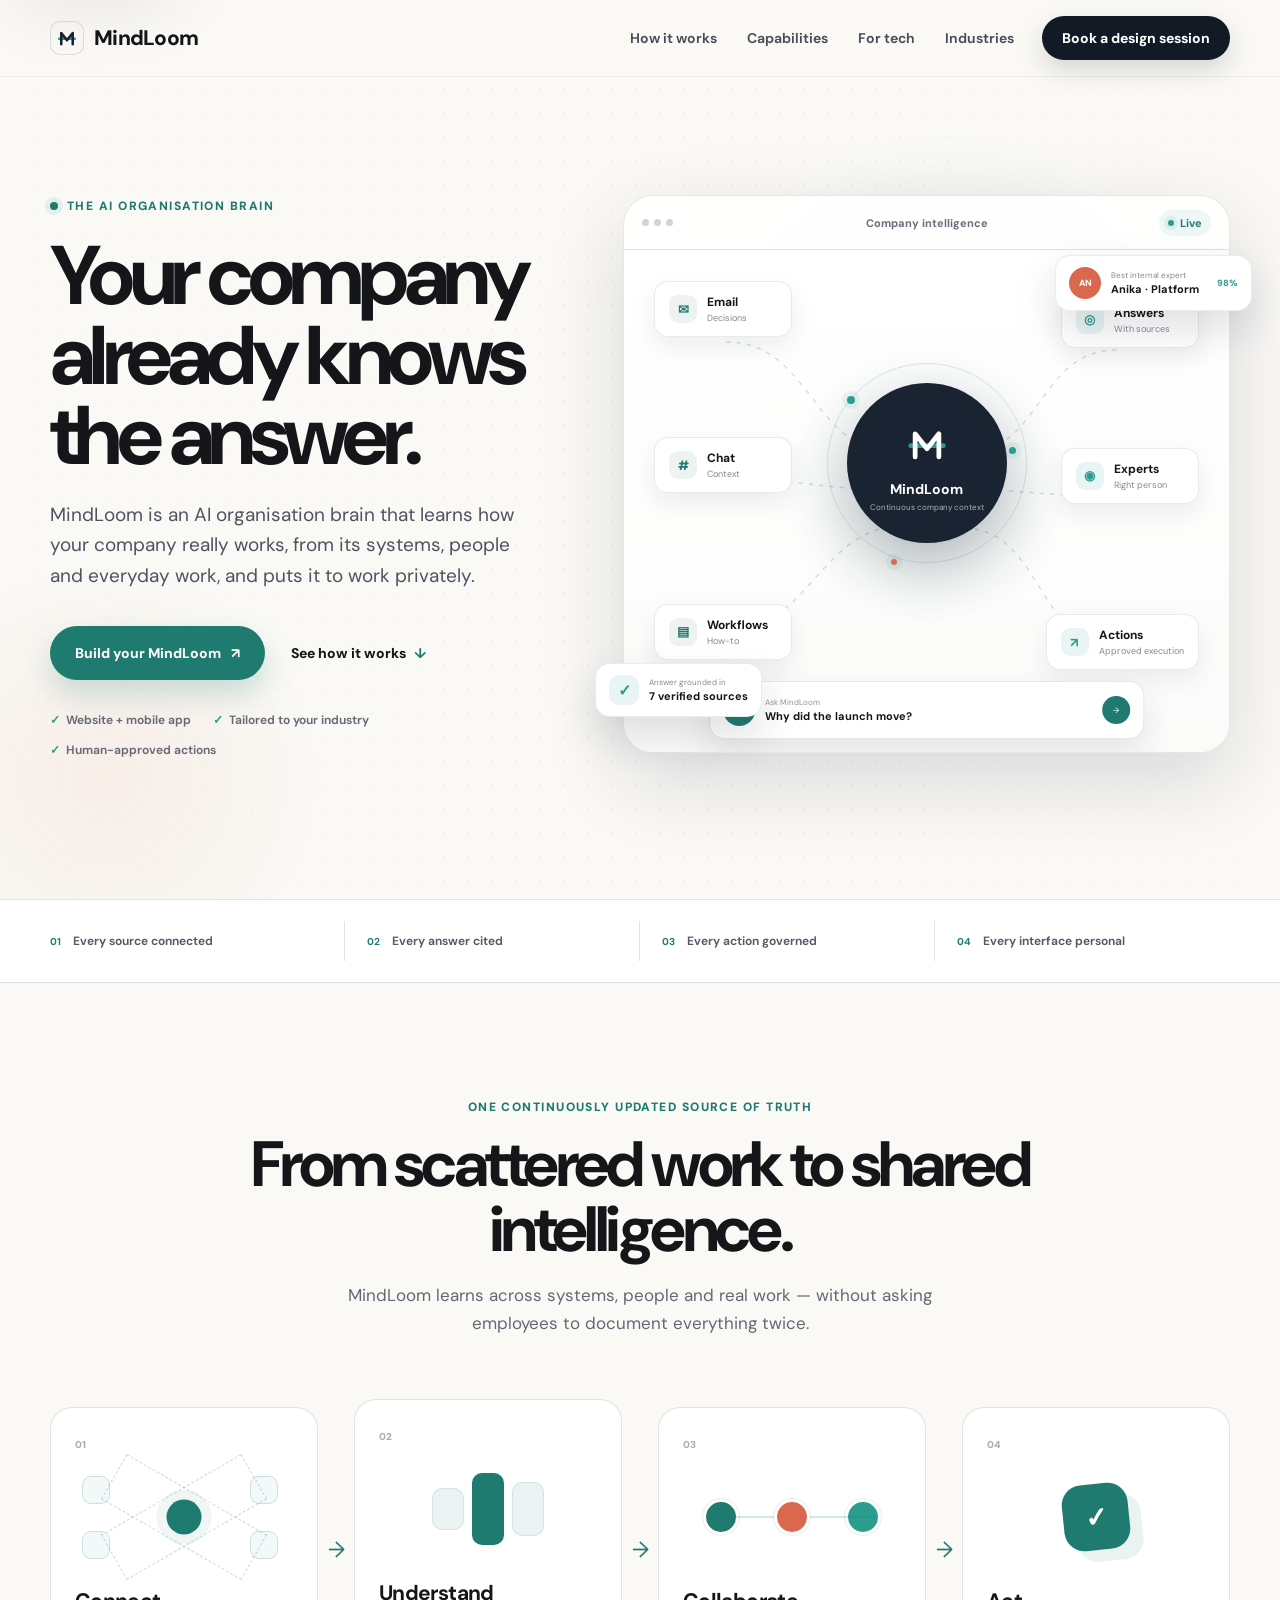
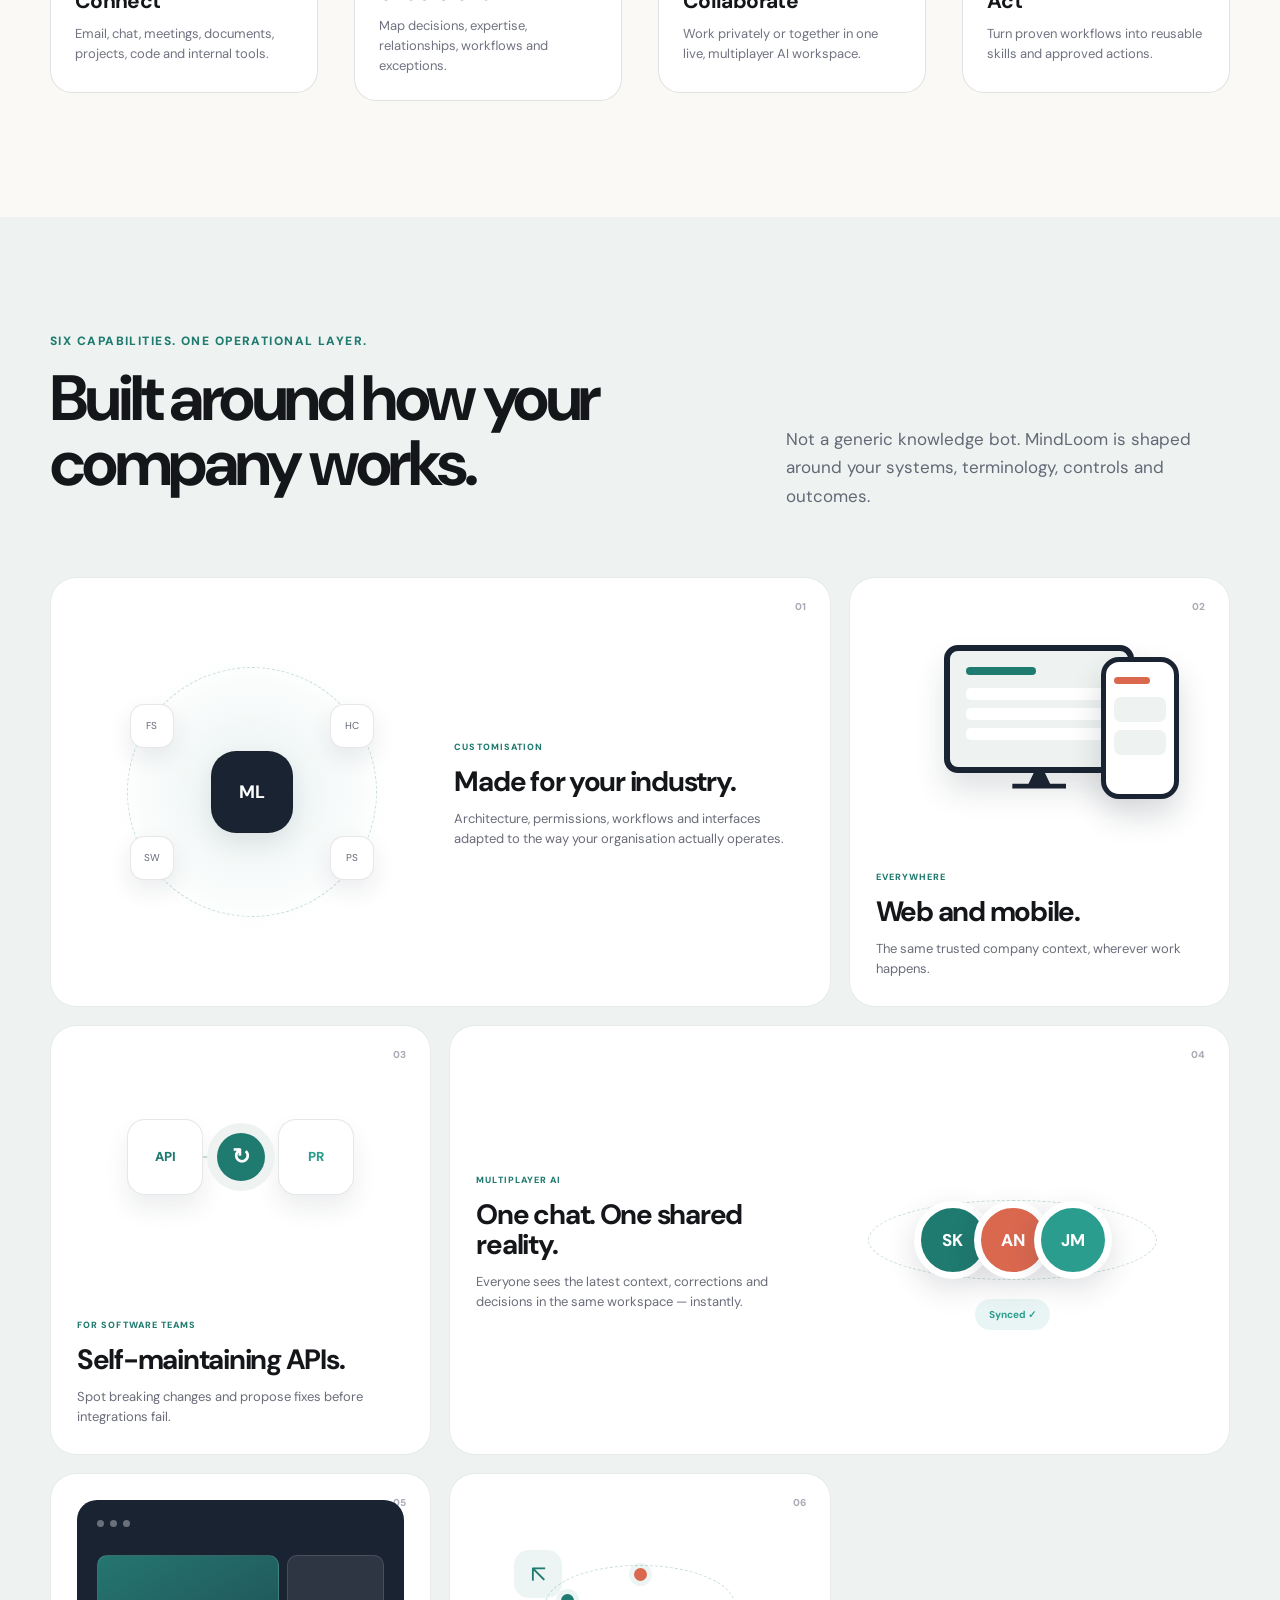
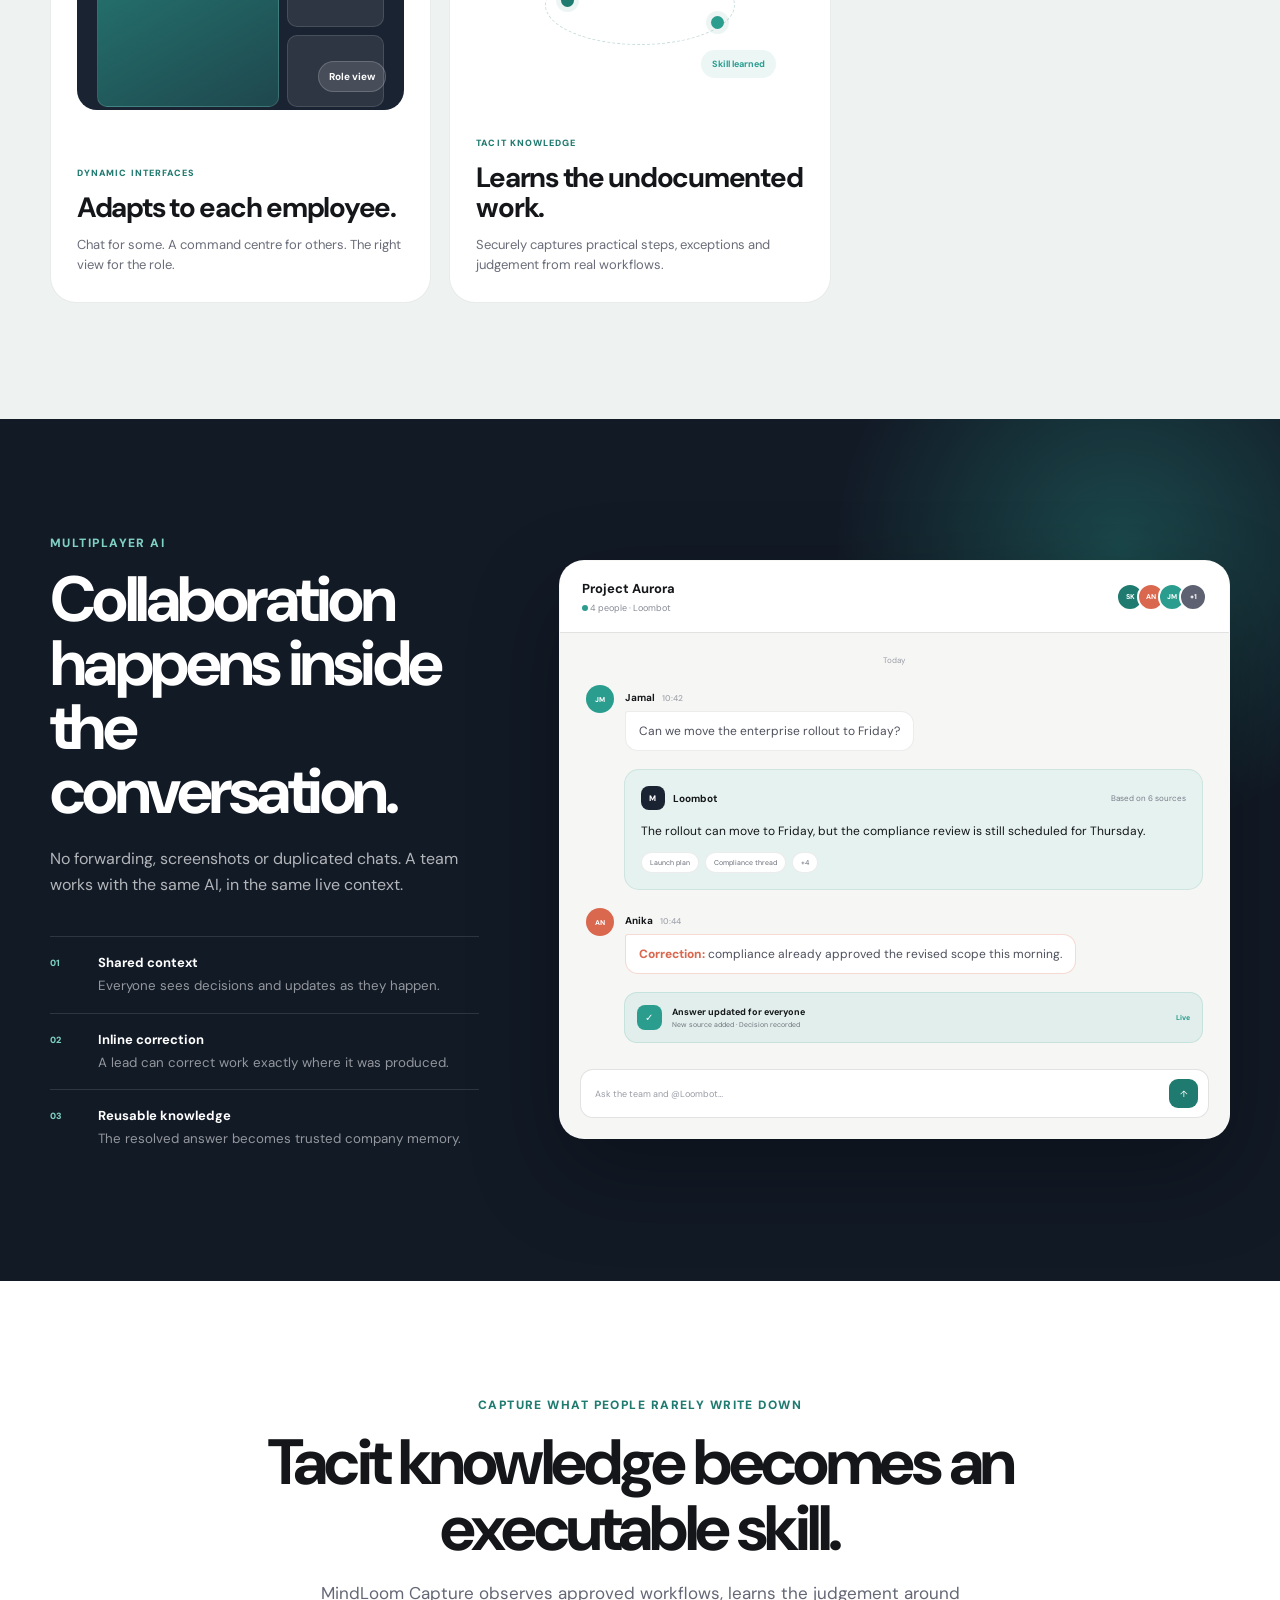
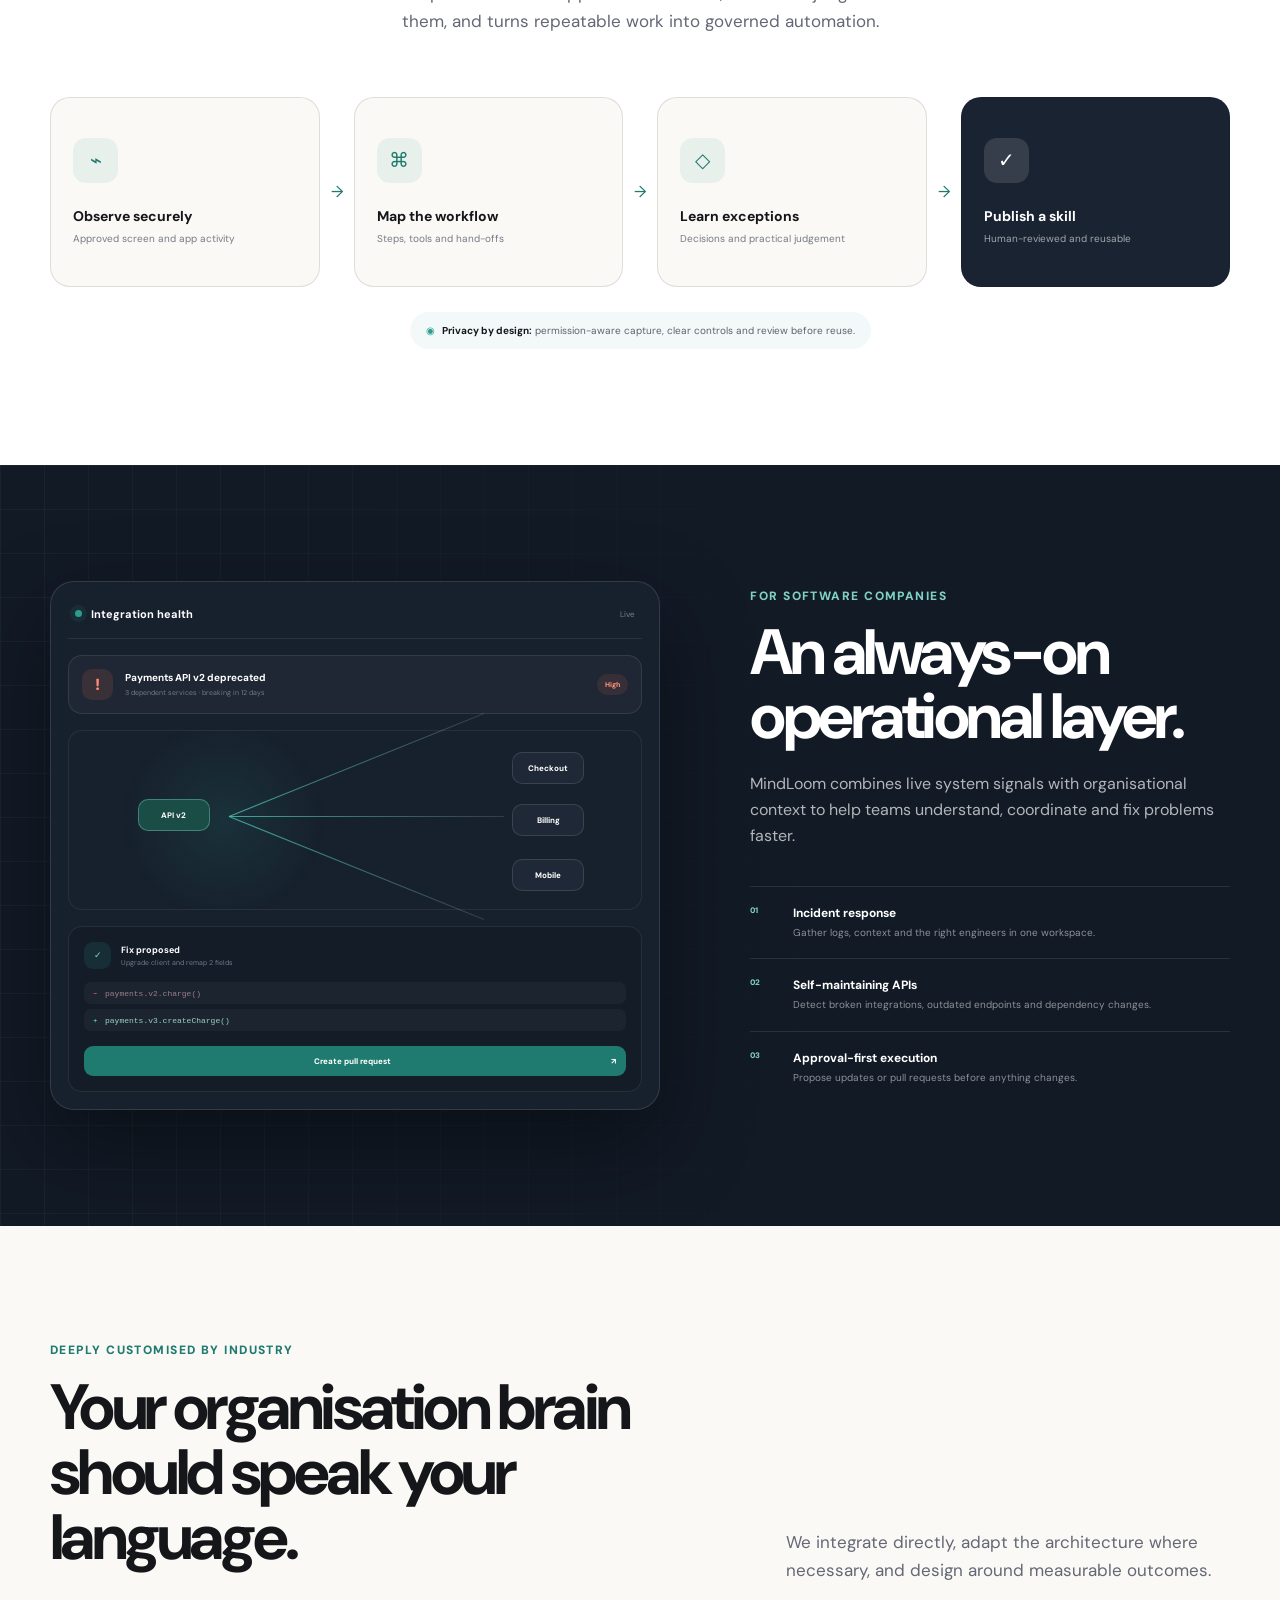
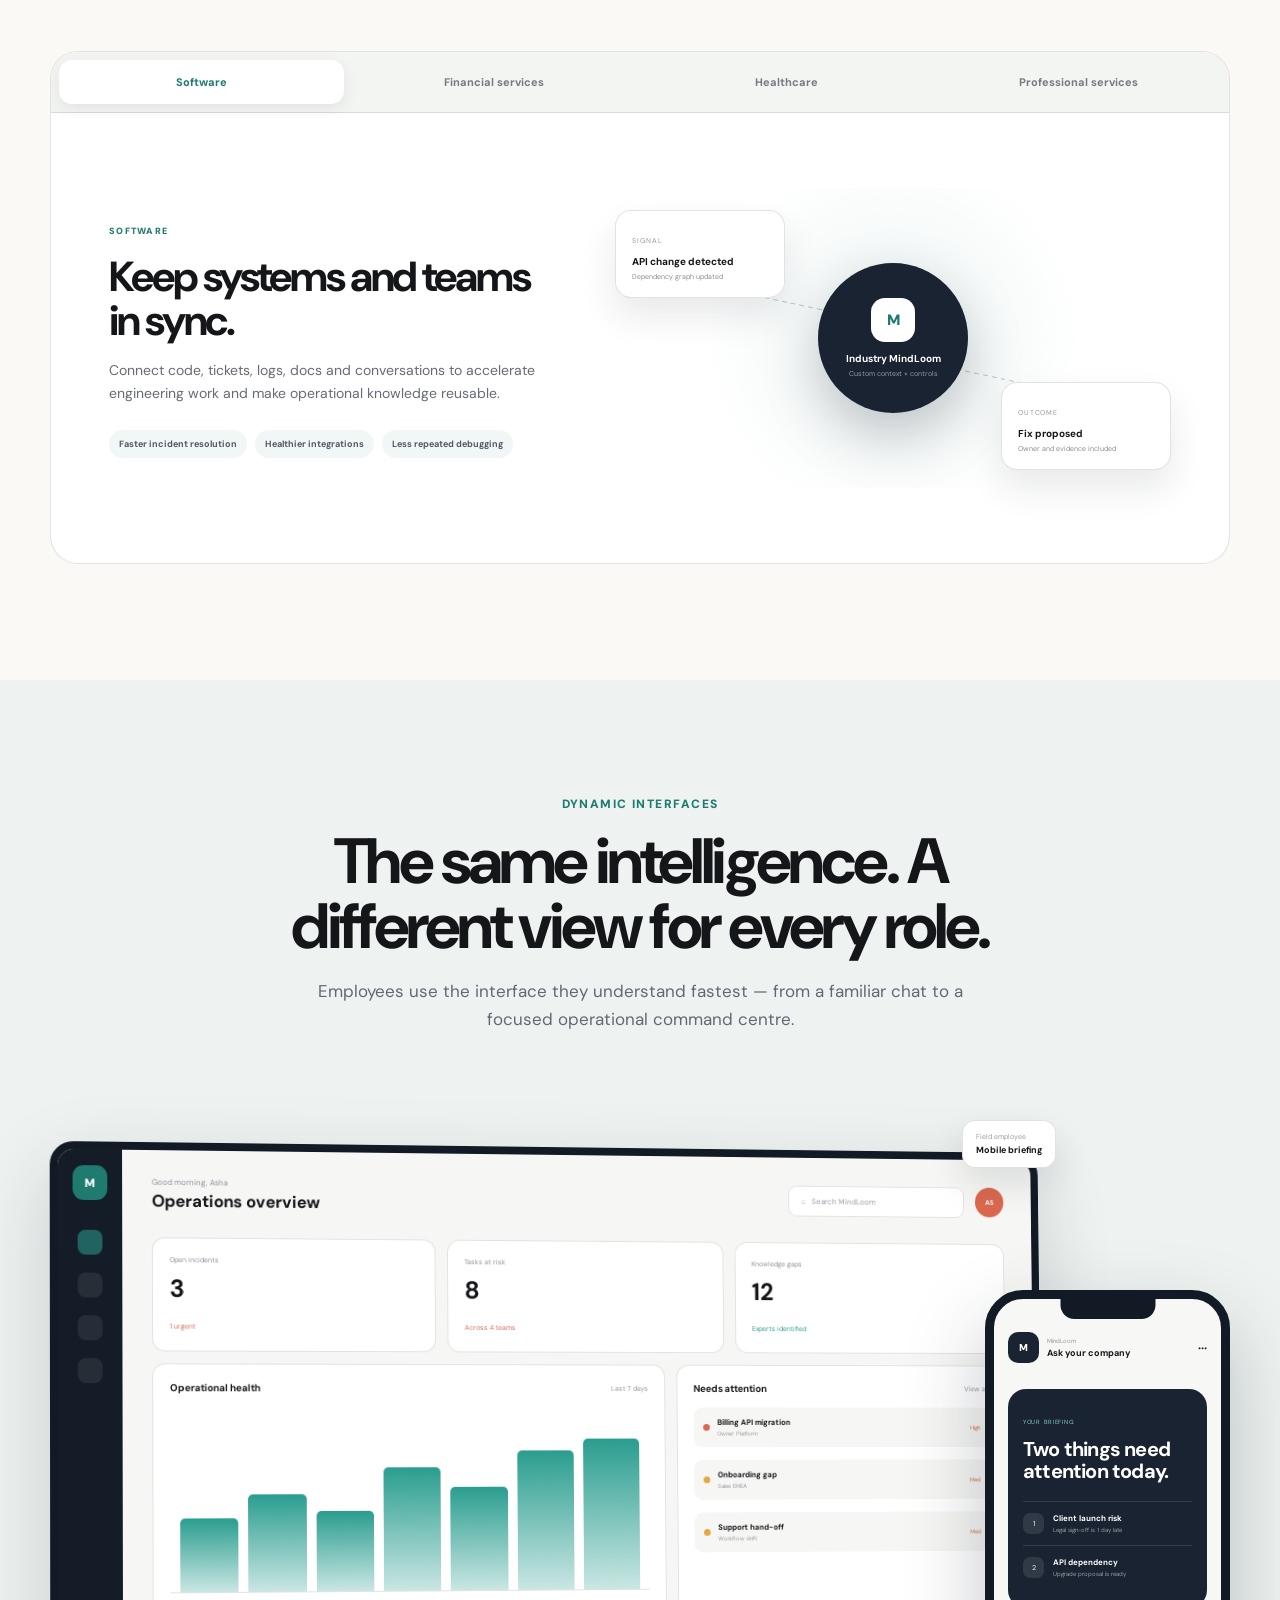
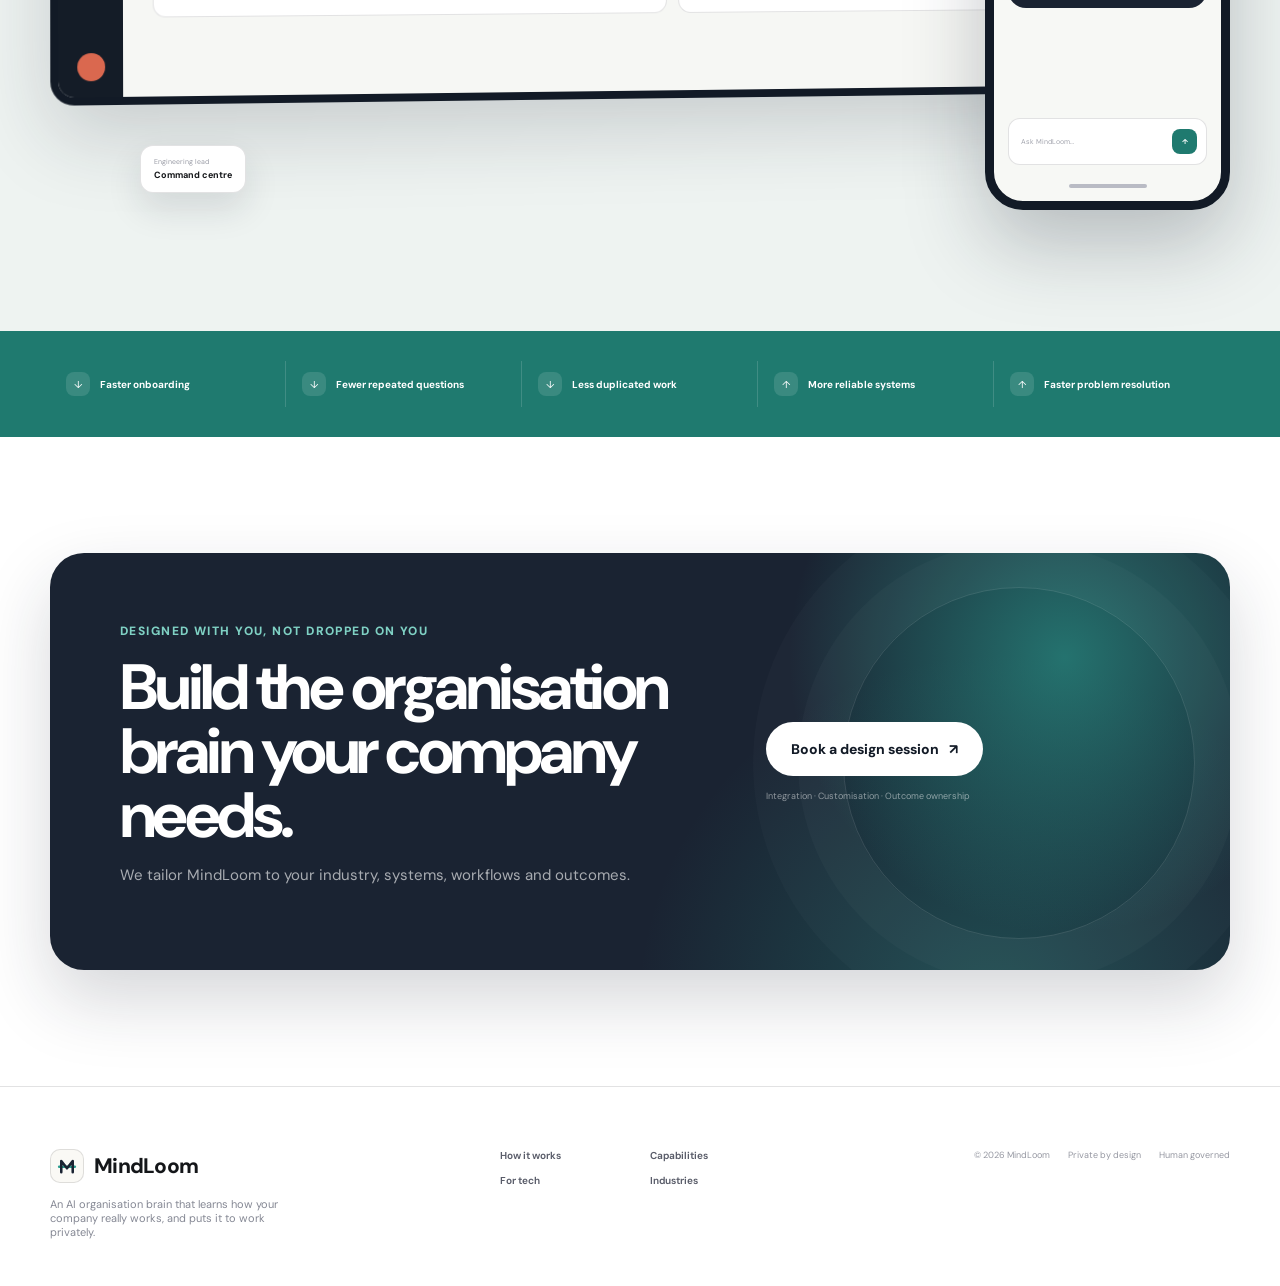
==== index.html @ a4e1b89a "Rebrand the site to the new MindLoom identity Replace the woven-circle mark with the MindLoom "M" lo" ====
<!doctype html>
<html lang="en">
<head>
  <meta charset="utf-8" />
  <meta name="viewport" content="width=device-width, initial-scale=1" />
  <meta name="description" content="MindLoom is an AI organisation brain that learns how your company really works, and puts it to work privately." />
  <meta name="theme-color" content="#1A2332" />
  <title>MindLoom — The AI organisation brain</title>
  <link rel="icon" href="data:image/svg+xml,%3Csvg%20xmlns%3D%22http%3A//www.w3.org/2000/svg%22%20viewBox%3D%220%200%2044%2044%22%3E%3Crect%20width%3D%2244%22%20height%3D%2244%22%20rx%3D%2211%22%20fill%3D%22%23FAF9F5%22/%3E%3Cg%20fill%3D%22none%22%20stroke-width%3D%224%22%20stroke-linecap%3D%22round%22%20stroke-linejoin%3D%22round%22%3E%3Cpath%20d%3D%22M9.7%2023.3H34.3%22%20stroke%3D%22%232A9D8F%22/%3E%3Cpath%20d%3D%22M13%2031.8V14.3L22%2025.6L31%2014.3V31.8%22%20stroke%3D%22%231A2332%22/%3E%3C/g%3E%3C/svg%3E" type="image/svg+xml" />
  <link rel="preconnect" href="https://fonts.googleapis.com" />
  <link rel="preconnect" href="https://fonts.gstatic.com" crossorigin />
  <link rel="stylesheet" href="https://fonts.googleapis.com/css2?family=DM+Sans:opsz,wght@9..40,400..800&display=swap" />
  <style>
:root {
  --ink: #141619;
  --navy: #1A2332;
  --navy-deep: #121A26;
  --cobalt: #1F7A6F;
  --cobalt-bright: #2A9D8F;
  --slate: #2c2e3a;
  --steel: #b3b4bd;
  --mist: #EEF3F1;
  --paper: #FAF9F5;
  --white: #ffffff;
  --teal: #2A9D8F;
  --coral: #da684f;
  --lime: #c8f169;
  --line: rgba(20, 22, 25, .12);
  --shadow: 0 28px 80px rgba(13, 20, 70, .14);
  --radius-lg: 32px;
  --radius-md: 22px;
  --radius-sm: 14px;
  --container: 1180px;
}

* { box-sizing: border-box; }
html { scroll-behavior: smooth; }
body {
  margin: 0;
  color: var(--ink);
  background: var(--paper);
  font-family: "DM Sans", ui-sans-serif, -apple-system, BlinkMacSystemFont, "Segoe UI", sans-serif;
  -webkit-font-smoothing: antialiased;
  overflow-x: hidden;
}
a { color: inherit; text-decoration: none; }
button, input { font: inherit; }
button { cursor: pointer; }
img, svg { display: block; max-width: 100%; }
::selection { background: rgba(42,157,143,.18); }

.skip-link { position: fixed; left: 20px; top: -80px; z-index: 200; background: var(--white); padding: 12px 18px; border-radius: 10px; box-shadow: var(--shadow); transition: .2s; }
.skip-link:focus { top: 20px; }
.container { width: min(var(--container), calc(100% - 48px)); margin: 0 auto; position: relative; z-index: 2; }
.section-pad { padding: 116px 0; }

.site-header { position: sticky; top: 0; z-index: 100; background: rgba(250,249,245,.82); backdrop-filter: blur(18px); border-bottom: 1px solid rgba(20,22,25,.06); }
.nav-wrap { height: 76px; display: flex; align-items: center; justify-content: space-between; gap: 28px; }
.brand { display: inline-flex; align-items: center; gap: 10px; font-weight: 800; font-size: 21px; letter-spacing: -.035em; }
.brand-mark { width: 34px; height: 34px; padding: 2px; border-radius: 10px; background: var(--paper); border: 1px solid var(--line); }
.brand-mark path { fill: none; stroke-width: 4; stroke-linecap: round; stroke-linejoin: round; }
.brand-mark .mark-m { stroke: var(--navy); }
.brand-mark .mark-bar { stroke: var(--teal); }
.desktop-nav { display: flex; align-items: center; gap: 30px; margin-left: auto; }
.desktop-nav a { color: #4a4d59; font-size: 14px; font-weight: 650; transition: color .2s; }
.desktop-nav a:hover { color: var(--cobalt); }
.button { display: inline-flex; align-items: center; justify-content: center; gap: 10px; min-height: 54px; padding: 0 24px; border-radius: 999px; font-size: 14px; font-weight: 760; border: 1px solid transparent; transition: transform .2s, box-shadow .2s, background .2s; }
.button:hover { transform: translateY(-2px); }
.button-small { min-height: 44px; padding: 0 19px; }
.button-dark { background: var(--navy-deep); color: var(--white); box-shadow: 0 10px 24px rgba(18,26,38,.16); }
.button-primary { background: var(--cobalt); color: var(--white); box-shadow: 0 14px 30px rgba(31,122,111,.22); }
.button-light { background: var(--white); color: var(--navy-deep); }
.menu-button { display: none; width: 44px; height: 44px; border: 0; background: transparent; padding: 12px; }
.menu-button span { display: block; height: 2px; background: var(--ink); margin: 6px 0; transition: .2s; }
.mobile-nav { display: none; }

.hero { min-height: 760px; display: flex; align-items: center; position: relative; overflow: hidden; padding-top: 96px; }
.hero::before { content: ""; position: absolute; inset: 0; background-image: radial-gradient(rgba(31,122,111,.08) 1px, transparent 1px); background-size: 24px 24px; mask-image: linear-gradient(to right, transparent, #000 35%, #000 70%, transparent); opacity: .65; }
.hero-glow { position: absolute; border-radius: 50%; filter: blur(10px); pointer-events: none; }
.hero-glow-one { width: 560px; height: 560px; background: radial-gradient(circle, rgba(42,157,143,.14), transparent 68%); right: 4%; top: 6%; }
.hero-glow-two { width: 440px; height: 440px; background: radial-gradient(circle, rgba(218,104,79,.08), transparent 68%); left: -9%; bottom: -12%; }
.hero-grid { display: grid; grid-template-columns: .88fr 1.12fr; gap: 64px; align-items: center; }
.hero-copy { max-width: 590px; }
.eyebrow { color: var(--cobalt); font-size: 12px; font-weight: 820; letter-spacing: .12em; text-transform: uppercase; display: flex; align-items: center; gap: 9px; }
.eyebrow-dot { width: 8px; height: 8px; border-radius: 50%; background: var(--cobalt); box-shadow: 0 0 0 5px rgba(31,122,111,.09); }
h1, h2, h3, h4, p { margin-top: 0; }
h1 { margin: 22px 0 24px; font-size: clamp(55px, 6.5vw, 88px); line-height: .96; letter-spacing: -.067em; max-width: 760px; }
.hero-lead { color: #4f5260; font-size: 19px; line-height: 1.62; max-width: 580px; }
.hero-actions { display: flex; align-items: center; gap: 26px; margin-top: 34px; }
.text-link { font-size: 14px; font-weight: 760; display: inline-flex; gap: 8px; }
.text-link span { color: var(--cobalt); }
.hero-points { margin-top: 32px; display: flex; flex-wrap: wrap; gap: 14px 22px; color: #676a77; font-size: 12px; font-weight: 650; }
.hero-points span { display: inline-flex; align-items: center; gap: 6px; }
.hero-points i { color: var(--teal); font-style: normal; }

.hero-visual { position: relative; min-height: 610px; }
.brain-card { position: absolute; inset: 22px 0 30px 18px; background: rgba(255,255,255,.88); border: 1px solid rgba(20,22,25,.1); border-radius: 30px; box-shadow: var(--shadow); overflow: hidden; backdrop-filter: blur(8px); }
.visual-topbar { height: 54px; border-bottom: 1px solid var(--line); display: grid; grid-template-columns: 1fr auto 1fr; align-items: center; padding: 0 18px; color: #6b6e7b; font-size: 11px; }
.window-dots { display: flex; gap: 5px; }
.window-dots i { width: 7px; height: 7px; border-radius: 50%; background: #d2d3d9; }
.visual-title { font-weight: 730; }
.live-pill { justify-self: end; display: inline-flex; align-items: center; gap: 6px; padding: 6px 9px; border-radius: 999px; background: rgba(42,157,143,.08); color: #1F7A6F; font-weight: 700; }
.live-pill b { width: 6px; height: 6px; border-radius: 50%; background: var(--teal); box-shadow: 0 0 0 4px rgba(42,157,143,.1); }
.brain-canvas { position: relative; height: calc(100% - 54px); min-height: 520px; background: radial-gradient(circle at 50% 45%, rgba(31,122,111,.07), transparent 34%), linear-gradient(#fff, #FBFCFA); }
.connection-lines { position: absolute; inset: 0; width: 100%; height: 100%; }
.connection-lines path { stroke: rgba(31,122,111,.22); stroke-width: 1.5; fill: none; stroke-dasharray: 5 7; animation: dash 18s linear infinite; }
@keyframes dash { to { stroke-dashoffset: -220; } }
.source-node, .output-node { position: absolute; min-width: 138px; padding: 12px 14px; border: 1px solid rgba(20,22,25,.09); background: rgba(255,255,255,.92); border-radius: 14px; display: flex; align-items: center; gap: 10px; box-shadow: 0 10px 25px rgba(26,35,50,.08); }
.source-node b, .output-node b { display: block; font-size: 12px; }
.source-node small, .output-node small { display: block; color: #858894; font-size: 9px; margin-top: 2px; }
.mini-icon { width: 28px; height: 28px; border-radius: 9px; display: grid; place-items: center; background: var(--mist); color: var(--cobalt); font-size: 13px; font-weight: 800; }
.node-email { left: 5%; top: 6%; }
.node-chat { left: 5%; top: 36%; }
.node-work { left: 5%; top: 68%; }
.node-answer { right: 5%; top: 8%; }
.node-expert { right: 5%; top: 38%; }
.node-action { right: 5%; top: 70%; }
.output-node .mini-icon { background: rgba(42,157,143,.1); color: var(--teal); }
.loom-core { position: absolute; width: 160px; height: 160px; left: 50%; top: 41%; transform: translate(-50%,-50%); border-radius: 50%; background: var(--navy); color: var(--white); display: flex; flex-direction: column; align-items: center; justify-content: center; box-shadow: 0 24px 60px rgba(26,35,50,.3); z-index: 3; }
.loom-core svg { width: 58px; height: 58px; margin-bottom: 7px; }
.loom-core svg path { stroke-width: 3.6; fill: none; stroke-linecap: round; stroke-linejoin: round; }
.loom-core svg .mark-m { stroke: var(--white); }
.loom-core svg .mark-bar { stroke: var(--cobalt-bright); }
.loom-core strong { font-size: 14px; }
.loom-core small { font-size: 8px; margin-top: 4px; opacity: .65; }
.loom-rings { position: absolute; inset: -20px; border: 1px solid rgba(31,122,111,.17); border-radius: 50%; }
.loom-rings i { position: absolute; border-radius: 50%; background: var(--cobalt-bright); box-shadow: 0 0 0 5px rgba(42,157,143,.09); }
.loom-rings i:nth-child(1) { width: 8px; height: 8px; left: 19px; top: 32px; }
.loom-rings i:nth-child(2) { width: 7px; height: 7px; right: 10px; top: 83px; background: var(--teal); }
.loom-rings i:nth-child(3) { width: 6px; height: 6px; left: 63px; bottom: -3px; background: var(--coral); }
.question-card { position: absolute; left: 50%; bottom: 6%; transform: translateX(-50%); width: 72%; border: 1px solid rgba(20,22,25,.1); padding: 12px 13px; border-radius: 15px; background: var(--white); box-shadow: 0 14px 32px rgba(26,35,50,.11); display: flex; align-items: center; gap: 10px; z-index: 4; }
.question-card div:nth-child(2) { flex: 1; }
.question-card span:not(.avatar) { display: block; font-size: 8px; color: #9294a0; }
.question-card b { display: block; font-size: 11px; margin-top: 2px; }
.send-arrow { width: 28px; height: 28px; display: grid !important; place-items: center; border-radius: 50%; background: var(--cobalt); color: var(--white) !important; }
.avatar { width: 32px; height: 32px; border-radius: 50%; display: inline-grid; place-items: center; color: var(--white); font-size: 9px; font-weight: 800; flex: 0 0 auto; font-style: normal; }
.avatar-indigo { background: var(--cobalt); }
.avatar-coral { background: var(--coral); }
.avatar-teal { background: var(--teal); }
.avatar-slate { background: #5d6171; }
.floating-card { position: absolute; display: flex; align-items: center; gap: 10px; padding: 11px 13px; border-radius: 15px; background: var(--white); box-shadow: 0 18px 42px rgba(26,35,50,.14); border: 1px solid rgba(20,22,25,.08); z-index: 8; }
.floating-card small { display: block; color: #858894; font-size: 8px; }
.floating-card b { display: block; margin-top: 2px; font-size: 11px; }
.floating-person { right: -22px; top: 82px; }
.floating-person i { font-size: 9px; color: var(--teal); font-style: normal; font-weight: 800; margin-left: 8px; }
.floating-source { left: -10px; bottom: 66px; }
.source-check { width: 30px; height: 30px; border-radius: 10px; display: grid; place-items: center; background: rgba(42,157,143,.1); color: var(--teal); font-weight: 900; }

.trust-strip { border-top: 1px solid var(--line); border-bottom: 1px solid var(--line); background: var(--white); }
.trust-grid { min-height: 82px; display: grid; grid-template-columns: repeat(4,1fr); align-items: center; }
.trust-grid span { display: flex; align-items: center; gap: 12px; min-height: 40px; padding: 0 22px; border-right: 1px solid var(--line); color: #555866; font-size: 12px; font-weight: 650; }
.trust-grid span:first-child { padding-left: 0; }
.trust-grid span:last-child { border: 0; }
.trust-grid b { color: var(--cobalt); font-size: 10px; }

.section-heading { margin-bottom: 62px; }
.section-heading.centered { max-width: 780px; text-align: center; margin-left: auto; margin-right: auto; }
.section-heading.centered .eyebrow { justify-content: center; }
.section-heading h2 { font-size: clamp(42px, 5vw, 66px); line-height: 1.02; letter-spacing: -.056em; margin: 17px 0 18px; }
.section-heading p { color: #646775; font-size: 17px; line-height: 1.65; max-width: 660px; }
.section-heading.centered p { margin: 0 auto; }
.split-heading { display: grid; grid-template-columns: 1.2fr .8fr; gap: 70px; align-items: end; }
.split-heading p { margin-bottom: 5px; }

.flow-grid { display: grid; grid-template-columns: 1fr 36px 1fr 36px 1fr 36px 1fr; align-items: center; }
.flow-step { position: relative; min-height: 286px; padding: 24px; border: 1px solid var(--line); border-radius: var(--radius-md); background: var(--white); }
.step-number { color: #a7a9b3; font-size: 10px; font-weight: 800; }
.flow-step h3 { margin: 24px 0 9px; font-size: 21px; letter-spacing: -.03em; }
.flow-step p { color: #707380; font-size: 13px; line-height: 1.55; margin: 0; }
.flow-arrow { text-align: center; color: var(--cobalt); font-size: 22px; }
.flow-icon { height: 92px; margin-top: 18px; position: relative; }
.connect-icon i { position: absolute; width: 28px; height: 28px; border-radius: 9px; border: 1px solid rgba(31,122,111,.18); background: rgba(31,122,111,.05); }
.connect-icon i:nth-child(1) { left: 7px; top: 5px; }.connect-icon i:nth-child(2) { right: 15px; top: 5px; }.connect-icon i:nth-child(3) { left: 7px; bottom: 4px; }.connect-icon i:nth-child(4) { right: 15px; bottom: 4px; }
.connect-icon b { position: absolute; width: 35px; height: 35px; border-radius: 50%; left: 50%; top: 50%; transform: translate(-50%,-50%); background: var(--cobalt); box-shadow: 0 0 0 10px rgba(31,122,111,.07); }
.connect-icon::before, .connect-icon::after { content: ""; position: absolute; inset: 20px 28px; border: 1px dashed rgba(31,122,111,.25); transform: rotate(30deg); }
.connect-icon::after { transform: rotate(-30deg); }
.understand-icon { display: flex; align-items: center; justify-content: center; gap: 8px; }
.understand-icon span { width: 32px; border-radius: 10px; background: rgba(31,122,111,.09); border: 1px solid rgba(31,122,111,.12); }
.understand-icon span:nth-child(1) { height: 42px; }.understand-icon span:nth-child(2) { height: 72px; background: var(--cobalt); }.understand-icon span:nth-child(3) { height: 54px; }
.collaborate-icon i { position: absolute; width: 36px; height: 36px; border-radius: 50%; top: 28px; border: 3px solid var(--white); box-shadow: 0 0 0 1px rgba(20,22,25,.08); }
.collaborate-icon i:nth-child(1) { left: 20px; background: var(--cobalt); }.collaborate-icon i:nth-child(2) { left: 50%; transform: translateX(-50%); background: var(--coral); z-index: 2; }.collaborate-icon i:nth-child(3) { right: 20px; background: var(--teal); }
.collaborate-icon b { position: absolute; width: 76%; height: 2px; left: 12%; top: 45px; background: rgba(31,122,111,.18); }
.act-icon { display: grid; place-items: center; }
.act-icon span { width: 66px; height: 66px; border-radius: 20px; display: grid; place-items: center; font-size: 27px; font-weight: 900; color: var(--white); background: var(--cobalt); transform: rotate(-6deg); box-shadow: 12px 12px 0 rgba(31,122,111,.09); }

.feature-section { background: var(--mist); }
.feature-grid { display: grid; grid-template-columns: repeat(3,1fr); gap: 18px; }
.feature-card { min-height: 430px; position: relative; padding: 26px; border-radius: 26px; border: 1px solid rgba(20,22,25,.09); background: var(--white); overflow: hidden; display: flex; flex-direction: column; justify-content: space-between; }
.feature-card.feature-large { grid-column: span 2; display: grid; grid-template-columns: 1fr 1fr; align-items: center; gap: 28px; }
.feature-card.feature-wide { grid-column: span 2; min-height: 330px; display: grid; grid-template-columns: .9fr 1.1fr; align-items: center; gap: 35px; }
.card-index { position: absolute; top: 22px; right: 24px; color: #a9abb5; font-size: 10px; font-weight: 800; }
.feature-copy { position: relative; z-index: 3; }
.feature-tag { color: var(--cobalt); text-transform: uppercase; font-size: 9px; font-weight: 820; letter-spacing: .12em; }
.feature-card h3 { font-size: 28px; line-height: 1.07; letter-spacing: -.045em; margin: 12px 0 12px; }
.feature-card p { color: #6a6d79; font-size: 13px; line-height: 1.58; margin: 0; max-width: 450px; }
.feature-graphic { height: 210px; position: relative; }
.feature-large .feature-graphic { height: 300px; }
.industry-graphic { display: grid; place-items: center; background: radial-gradient(circle, rgba(31,122,111,.1), transparent 60%); }
.industry-orbit { width: 250px; height: 250px; border: 1px dashed rgba(31,122,111,.24); border-radius: 50%; position: relative; animation: slow-spin 30s linear infinite; }
@keyframes slow-spin { to { transform: rotate(360deg); } }
.industry-orbit span, .industry-orbit b { position: absolute; width: 44px; height: 44px; border-radius: 14px; display: grid; place-items: center; background: var(--white); border: 1px solid rgba(20,22,25,.1); box-shadow: 0 10px 25px rgba(26,35,50,.09); font-size: 10px; color: #666977; }
.industry-orbit span:nth-child(1) { left: 2px; top: 36px; }.industry-orbit span:nth-child(2) { right: 2px; top: 36px; }.industry-orbit span:nth-child(3) { left: 2px; bottom: 36px; }.industry-orbit span:nth-child(4) { right: 2px; bottom: 36px; }
.industry-orbit b { width: 82px; height: 82px; border-radius: 25px; left: 50%; top: 50%; transform: translate(-50%,-50%) rotate(0deg); background: var(--navy); color: var(--white); font-size: 18px; animation: reverse-spin 30s linear infinite; }
@keyframes reverse-spin { to { transform: translate(-50%,-50%) rotate(-360deg); } }
.devices-graphic { display: flex; align-items: center; justify-content: center; }
.mini-desktop { width: 190px; height: 128px; border: 6px solid var(--navy); border-radius: 14px; background: var(--mist); padding: 16px; position: relative; box-shadow: 0 18px 30px rgba(26,35,50,.13); }
.mini-desktop::after { content: ""; position: absolute; width: 54px; height: 16px; background: var(--navy); left: 50%; bottom: -22px; transform: translateX(-50%); clip-path: polygon(40% 0,60% 0,70% 70%,100% 70%,100% 100%,0 100%,0 70%,30% 70%); }
.mini-desktop span { display:block; width: 48%; height: 8px; border-radius: 99px; background: var(--cobalt); margin-bottom: 13px; }
.mini-desktop i { display:block; width: 100%; height: 12px; border-radius: 5px; background: #fff; margin: 8px 0; }
.mini-phone { width: 78px; height: 142px; border: 5px solid var(--navy); border-radius: 18px; background: #fff; padding: 15px 8px; position: absolute; right: 24px; bottom: 15px; box-shadow: 0 16px 30px rgba(26,35,50,.17); }
.mini-phone span { display:block; width: 70%; height: 7px; border-radius: 99px; background: var(--coral); margin-bottom: 13px; }
.mini-phone i { display:block; height: 25px; border-radius: 7px; background: var(--mist); margin-bottom: 8px; }
.api-graphic { display: flex; align-items: center; justify-content: center; }
.api-graphic span, .api-graphic em { width: 76px; height: 76px; border-radius: 18px; display: grid; place-items: center; font-style: normal; font-size: 13px; font-weight: 850; border: 1px solid rgba(20,22,25,.1); background: var(--white); box-shadow: 0 14px 25px rgba(26,35,50,.08); position: relative; z-index: 2; }
.api-graphic span { color: var(--cobalt); }.api-graphic em { color: var(--teal); }
.api-graphic i { width: 75px; height: 2px; background: repeating-linear-gradient(to right, rgba(31,122,111,.25) 0 6px, transparent 6px 11px); }
.api-graphic b { position: absolute; width: 48px; height: 48px; border-radius: 50%; background: var(--cobalt); color: #fff; display: grid; place-items: center; font-size: 22px; z-index: 3; box-shadow: 0 0 0 10px var(--mist); }
.people-graphic { min-height: 220px; display: flex; align-items: center; justify-content: center; }
.people-graphic .avatar { width: 78px; height: 78px; font-size: 17px; border: 7px solid var(--white); margin-left: -18px; position: relative; box-shadow: 0 10px 30px rgba(26,35,50,.14); }
.people-graphic .avatar:first-of-type { margin-left: 0; }
.people-thread { position: absolute; width: 76%; height: 80px; border-radius: 50%; border: 1px dashed rgba(31,122,111,.26); }
.sync-badge { position: absolute; bottom: 20px; padding: 9px 14px; border-radius: 999px; background: rgba(42,157,143,.1); color: var(--teal); font-size: 10px; font-weight: 800; }
.interface-graphic { background: var(--navy); border-radius: 20px; padding: 20px; overflow: hidden; }
.interface-tabs { display: flex; gap: 6px; }.interface-tabs span { width: 7px; height: 7px; border-radius: 50%; background: rgba(255,255,255,.35); }
.interface-panels { display: grid; grid-template-columns: 1.3fr .7fr; gap: 8px; margin-top: 28px; }
.interface-panels i { display: block; min-height: 72px; border-radius: 10px; background: rgba(255,255,255,.09); border: 1px solid rgba(255,255,255,.12); }
.interface-panels i:first-child { grid-row: span 2; min-height: 152px; background: linear-gradient(150deg,rgba(42,157,143,.68),rgba(42,157,143,.3)); }
.interface-graphic b { position: absolute; right: 18px; bottom: 18px; color: #fff; font-size: 10px; background: rgba(255,255,255,.12); border: 1px solid rgba(255,255,255,.18); border-radius: 99px; padding: 8px 10px; }
.tacit-graphic { display: flex; align-items: center; justify-content: center; }
.cursor-shape { width: 48px; height: 48px; border-radius: 15px; display: grid; place-items:center; font-size: 24px; color: var(--cobalt); background: rgba(31,122,111,.08); position: absolute; left: 38px; top: 50px; }
.tacit-path { width: 190px; height: 80px; border: 1px dashed rgba(31,122,111,.25); border-radius: 50%; position: relative; }
.tacit-path i { position: absolute; width: 13px; height: 13px; border-radius: 50%; background: var(--cobalt); box-shadow: 0 0 0 5px rgba(31,122,111,.08); }
.tacit-path i:nth-child(1) { left: 15px; top: 28px; }.tacit-path i:nth-child(2) { left: 88px; top: 2px; background: var(--coral); }.tacit-path i:nth-child(3) { right: 10px; bottom: 15px; background: var(--teal); }
.tacit-graphic b { position: absolute; right: 28px; bottom: 32px; color: var(--teal); background: rgba(42,157,143,.09); border-radius: 99px; padding: 8px 11px; font-size: 9px; }

.multiplayer-section { color: var(--white); background: var(--navy-deep); position: relative; overflow: hidden; }
.multiplayer-section::before { content:""; position:absolute; width:620px; height:620px; right:-150px; top:-180px; border-radius:50%; background:radial-gradient(circle,rgba(42,157,143,.35),transparent 65%); }
.multiplayer-grid { display: grid; grid-template-columns: .78fr 1.22fr; gap: 80px; align-items: center; }
.light-eyebrow { color: #7FD1C4; }
.multiplayer-copy h2, .engineering-copy h2 { font-size: clamp(43px,5vw,66px); line-height: 1; letter-spacing: -.055em; margin: 17px 0 22px; }
.multiplayer-copy > p, .engineering-copy > p { color: rgba(255,255,255,.68); line-height: 1.65; font-size: 16px; }
.clean-list { margin: 38px 0 0; padding: 0; list-style: none; }
.clean-list li { display: grid; grid-template-columns: 34px 1fr; gap: 14px; padding: 17px 0; border-top: 1px solid rgba(255,255,255,.12); }
.clean-list li > span { color: #7FD1C4; font-size: 9px; font-weight: 850; margin-top: 3px; }
.clean-list b { display:block; font-size: 13px; }.clean-list small { display:block; color:rgba(255,255,255,.55); margin-top:5px; line-height:1.45; }
.chat-demo { background: #F6F7F4; color: var(--ink); border: 1px solid rgba(255,255,255,.14); border-radius: 25px; overflow: hidden; box-shadow: 0 35px 90px rgba(0,0,0,.3); transform: rotate(1deg); }
.chat-header { min-height: 72px; padding: 0 22px; display: flex; align-items:center; justify-content:space-between; border-bottom:1px solid var(--line); background:#fff; }
.chat-title b { display:block; font-size:13px; }.chat-title span { display:block; color:#888b97; font-size:9px; margin-top:5px; }.chat-title i { display:inline-block; width:6px; height:6px; border-radius:50%; background:var(--teal); }
.stacked-avatars { display:flex; }.stacked-avatars .avatar { margin-left:-7px; border:2px solid #fff; width:28px; height:28px; font-size:7px; }
.chat-body { padding: 22px 26px 26px; }
.chat-date { text-align:center; color:#9b9da7; font-size:8px; margin-bottom:20px; }
.message-row { display:flex; gap:11px; margin:18px 0; }.message-row .avatar { width:28px; height:28px; font-size:7px; }
.message-content b { font-size:10px; }.message-content b small { color:#a1a3ad; font-weight:500; margin-left:5px; }.message-content p { margin:5px 0 0; font-size:12px; color:#4e515c; background:#fff; border:1px solid rgba(20,22,25,.08); padding:11px 13px; border-radius:3px 13px 13px 13px; }
.ai-message { margin:18px 0 18px 38px; padding:16px; border-radius:15px; background:#E6F2EF; border:1px solid rgba(31,122,111,.12); }
.ai-label { display:flex; align-items:center; gap:8px; }.ai-mark { width:24px; height:24px; border-radius:8px; background:var(--navy); color:#fff; display:grid; place-items:center; font-size:8px; font-weight:850; }.ai-label b {font-size:10px;}.ai-label small{margin-left:auto;color:#777b8b;font-size:8px;}
.ai-message p { font-size:12px; line-height:1.5; margin:12px 0; }.source-chips{display:flex;gap:6px;flex-wrap:wrap}.source-chips span{padding:5px 8px;border-radius:99px;background:#fff;color:#696c78;font-size:7px;border:1px solid rgba(20,22,25,.08)}
.correction-row .message-content p { border-color:rgba(218,104,79,.25); }.mention { color:var(--coral); font-weight:800; }
.update-banner { display:flex; align-items:center; gap:10px; margin-left:38px; padding:12px; border-radius:13px; background:rgba(42,157,143,.09); border:1px solid rgba(42,157,143,.16); }.update-banner > span{width:25px;height:25px;border-radius:8px;background:var(--teal);color:#fff;display:grid;place-items:center;font-size:10px}.update-banner b{display:block;font-size:9px}.update-banner small{display:block;color:#6d737d;font-size:7px;margin-top:2px}.update-banner em{margin-left:auto;color:var(--teal);font-size:7px;font-style:normal;font-weight:800}
.chat-input { margin:0 20px 20px; border:1px solid rgba(20,22,25,.12); border-radius:13px; padding:9px 10px 9px 14px; display:flex; align-items:center; justify-content:space-between; color:#9a9ca6; font-size:9px; background:#fff; }.chat-input button{width:29px;height:29px;border-radius:9px;border:0;background:var(--cobalt);color:#fff;}

.tacit-section { background: var(--white); }
.tacit-flow { display:grid; grid-template-columns:1fr 34px 1fr 34px 1fr 34px 1fr; align-items:center; }
.tacit-flow article { min-height:190px; padding:28px 22px; border:1px solid var(--line); border-radius:20px; display:flex; flex-direction:column; justify-content:center; background:var(--paper); }
.tacit-flow article.tacit-final { background:var(--navy); color:#fff; }
.tacit-step-icon { width:45px;height:45px;border-radius:13px;display:grid;place-items:center;background:rgba(31,122,111,.08);color:var(--cobalt);font-size:20px;margin-bottom:24px; }
.tacit-final .tacit-step-icon { background:rgba(255,255,255,.12);color:#fff; }
.tacit-flow b { font-size:14px; }.tacit-flow small { color:#777a87; line-height:1.4; font-size:10px; margin-top:7px; }.tacit-final small{color:rgba(255,255,255,.6)}
.dashed-arrow { font-style:normal;text-align:center;color:var(--cobalt); }
.governance-note { width:max-content; max-width:100%; margin:25px auto 0; padding:12px 16px; background:rgba(31,122,111,.05); border-radius:999px; color:#5f6270; font-size:10px; }.governance-note span{color:var(--teal);margin-right:7px}.governance-note b{color:var(--ink)}

.engineering-section { background:var(--navy-deep); color:#fff; position:relative; overflow:hidden; }
.engineering-grid-lines { position:absolute;inset:0;background-image:linear-gradient(rgba(255,255,255,.035) 1px,transparent 1px),linear-gradient(90deg,rgba(255,255,255,.035) 1px,transparent 1px);background-size:44px 44px;mask-image:linear-gradient(90deg,#000,transparent 75%); }
.engineering-grid { display:grid;grid-template-columns:1.12fr .88fr;gap:90px;align-items:center; }
.incident-window { border:1px solid rgba(255,255,255,.12);background:#17202D;border-radius:24px;padding:17px;box-shadow:0 36px 90px rgba(0,0,0,.4); }
.incident-top { display:flex;align-items:center;gap:9px;padding:8px 7px 17px;border-bottom:1px solid rgba(255,255,255,.08); }.incident-top b{font-size:11px}.incident-top small{margin-left:auto;color:#798092;font-size:8px}.status-pulse{width:7px;height:7px;border-radius:50%;background:var(--teal);box-shadow:0 0 0 5px rgba(42,157,143,.1)}
.incident-row { display:flex;align-items:center;gap:12px;margin:16px 0;padding:13px;border:1px solid rgba(255,255,255,.09);border-radius:14px;background:rgba(255,255,255,.035); }.incident-icon{width:31px;height:31px;border-radius:10px;display:grid;place-items:center;background:rgba(218,104,79,.15);color:#ff8c74;font-weight:900}.incident-row b{display:block;font-size:10px}.incident-row small{display:block;color:#72798a;font-size:7px;margin-top:4px}.incident-row em{margin-left:auto;background:rgba(218,104,79,.12);color:#ff9179;padding:6px 8px;border-radius:99px;font-style:normal;font-size:7px;font-weight:800}
.dependency-map { height:180px;position:relative;border:1px solid rgba(255,255,255,.07);border-radius:14px;background:radial-gradient(circle at 27% 50%,rgba(42,157,143,.14),transparent 24%); }
.dep { position:absolute;min-width:72px;padding:10px 12px;text-align:center;border-radius:10px;border:1px solid rgba(255,255,255,.12);background:#1E2836;font-size:8px;font-weight:750;z-index:2; }.dep-api{left:12%;top:38%;background:#1B4D47;border-color:rgba(127,209,196,.4)}.dep-app{right:10%;top:12%}.dep-data{right:10%;top:41%}.dep-mobile{right:10%;bottom:10%}
.dep-line{position:absolute;height:1px;width:48%;left:28%;top:48%;background:linear-gradient(90deg,rgba(76,194,177,.8),rgba(255,255,255,.12));transform-origin:left center}.line-one{transform:rotate(-22deg)}.line-two{transform:rotate(0)}.line-three{transform:rotate(22deg)}
.proposed-fix{margin-top:16px;padding:15px;border-radius:14px;background:#141C27;border:1px solid rgba(255,255,255,.08)}.fix-heading{display:flex;align-items:center;gap:10px;margin-bottom:13px}.fix-heading>span{width:27px;height:27px;border-radius:9px;display:grid;place-items:center;background:rgba(42,157,143,.15);color:#7FD1C4;font-size:9px}.fix-heading b{display:block;font-size:9px}.fix-heading small{display:block;color:#72798a;font-size:7px;margin-top:2px}.code-line{padding:6px 9px;border-radius:7px;background:#1C2430;margin:5px 0;font-size:8px;color:#9a7f85}.code-line i{color:#ff7c7c;font-style:normal;margin-right:8px}.code-line.added{color:#9ad3c2}.code-line.added i{color:#45d8aa}.proposed-fix button{width:100%;margin-top:10px;border:0;border-radius:9px;background:var(--cobalt);color:#fff;padding:10px;font-size:8px;font-weight:800}.proposed-fix button span{float:right}
.engineering-cards { margin-top:36px; }.engineering-cards article{display:grid;grid-template-columns:30px 1fr;gap:13px;padding:18px 0;border-top:1px solid rgba(255,255,255,.1)}.engineering-cards article>span{color:#7FD1C4;font-size:8px;font-weight:850}.engineering-cards b{display:block;font-size:12px}.engineering-cards small{display:block;color:rgba(255,255,255,.52);font-size:10px;line-height:1.45;margin-top:5px}

.industry-section { background:var(--paper); }
.industry-selector { border:1px solid var(--line);border-radius:28px;background:#fff;overflow:hidden; }
.industry-tabs { display:grid;grid-template-columns:repeat(4,1fr);border-bottom:1px solid var(--line);padding:8px;gap:7px;background:#F3F5F2; }
.industry-tab { border:0;background:transparent;padding:15px 10px;border-radius:13px;color:#777a86;font-size:11px;font-weight:750;transition:.2s; }.industry-tab.active{background:#fff;color:var(--cobalt);box-shadow:0 5px 16px rgba(26,35,50,.08)}
.industry-panel { min-height:450px;display:grid;grid-template-columns:.88fr 1.12fr;gap:70px;align-items:center;padding:58px; }
.panel-kicker{color:var(--cobalt);font-size:9px;font-weight:850;letter-spacing:.14em}.industry-panel-copy h3{font-size:42px;line-height:1.05;letter-spacing:-.05em;margin:16px 0}.industry-panel-copy p{color:#676a77;line-height:1.65;font-size:14px}.panel-outcomes{display:flex;flex-wrap:wrap;gap:8px;margin-top:25px}.panel-outcomes span{padding:8px 10px;border-radius:99px;background:rgba(31,122,111,.06);color:#535766;font-size:9px;font-weight:700}
.industry-panel-visual { height:300px;position:relative;display:grid;place-items:center;background:radial-gradient(circle,rgba(31,122,111,.08),transparent 60%); }
.sector-core { width:150px;height:150px;border-radius:50%;background:var(--navy);color:#fff;display:flex;flex-direction:column;justify-content:center;align-items:center;position:relative;z-index:3;box-shadow:0 22px 55px rgba(26,35,50,.25)}.sector-core>span{width:44px;height:44px;border-radius:14px;display:grid;place-items:center;background:#fff;color:var(--cobalt);font-size:15px;font-weight:900;margin-bottom:10px}.sector-core b{font-size:10px}.sector-core small{font-size:7px;color:rgba(255,255,255,.55);margin-top:4px}
.sector-card{position:absolute;width:170px;padding:16px;border:1px solid var(--line);border-radius:16px;background:#fff;box-shadow:0 18px 35px rgba(26,35,50,.1);z-index:3}.sector-card-one{left:0;top:22px}.sector-card-two{right:0;bottom:18px}.sector-card span{color:#9597a1;font-size:7px;text-transform:uppercase;letter-spacing:.12em}.sector-card b{display:block;font-size:10px;margin-top:7px}.sector-card small{display:block;color:#878a95;font-size:7px;margin-top:4px}.sector-connector{position:absolute;width:32%;height:1px;left:20%;top:40%;background:repeating-linear-gradient(90deg,rgba(31,122,111,.35) 0 5px,transparent 5px 9px);transform:rotate(12deg)}.connector-two{left:auto;right:18%;top:62%;transform:rotate(12deg)}

.interfaces-section { background:var(--mist);overflow:hidden; }
.interfaces-stage { min-height:720px;position:relative; }
.command-centre { position:absolute;left:0;top:45px;width:88%;height:565px;border:8px solid var(--navy-deep);border-radius:24px;background:#F6F7F4;display:grid;grid-template-columns:65px 1fr;overflow:hidden;box-shadow:0 30px 80px rgba(26,35,50,.18);transform:perspective(1600px) rotateY(4deg) rotateX(1deg);transform-origin:left center; }
.cc-sidebar{background:#141C27;padding:16px 12px;display:flex;flex-direction:column;align-items:center;gap:18px}.cc-logo{width:35px;height:35px;border-radius:11px;background:var(--cobalt);color:#fff;display:grid;place-items:center;font-size:12px;font-weight:900;margin-bottom:12px}.cc-sidebar i{display:block;width:25px;height:25px;border-radius:8px;background:rgba(255,255,255,.08)}.cc-sidebar i:nth-child(2){background:rgba(42,157,143,.55)}.cc-sidebar span{margin-top:auto;width:28px;height:28px;border-radius:50%;background:var(--coral)}
.cc-main{padding:27px 30px}.cc-header{display:flex;align-items:center}.cc-header div:first-child small{display:block;color:#8b8d98;font-size:8px}.cc-header div:first-child b{display:block;font-size:17px;margin-top:3px}.cc-header>span{margin-left:auto;width:190px;padding:10px 13px;border:1px solid var(--line);border-radius:9px;color:#999ba5;font-size:8px;background:#fff}.cc-header>.avatar{margin-left:12px;width:31px;height:31px;font-size:7px}
.cc-stats{display:grid;grid-template-columns:repeat(3,1fr);gap:12px;margin-top:26px}.cc-stats article{padding:17px;border:1px solid var(--line);border-radius:13px;background:#fff}.cc-stats small{display:block;color:#888b96;font-size:7px}.cc-stats b{display:block;font-size:25px;margin:8px 0}.cc-stats em{font-style:normal;color:var(--coral);font-size:7px}.cc-stats article:nth-child(3) em{color:var(--teal)}
.cc-content{display:grid;grid-template-columns:1.2fr .8fr;gap:12px;margin-top:12px}.cc-chart,.cc-priority{height:255px;border:1px solid var(--line);border-radius:13px;background:#fff;padding:17px}.cc-card-title{display:flex;align-items:center;justify-content:space-between}.cc-card-title b{font-size:10px}.cc-card-title span{color:#8d909b;font-size:7px}.bars{height:170px;margin-top:30px;display:flex;align-items:flex-end;gap:10px;border-bottom:1px solid var(--line);padding:0 10px}.bars i{display:block;flex:1;border-radius:5px 5px 0 0;background:linear-gradient(var(--cobalt-bright),rgba(42,157,143,.25))}.cc-priority p{display:flex;align-items:center;gap:8px;margin:13px 0;padding:10px;border-radius:9px;background:#F6F7F4}.cc-priority p>i{width:7px;height:7px;border-radius:50%;background:var(--coral)}.cc-priority p:nth-of-type(2)>i,.cc-priority p:nth-of-type(3)>i{background:#e5a643}.cc-priority p span b{display:block;font-size:8px}.cc-priority p span small{display:block;color:#9799a3;font-size:6px;margin-top:3px}.cc-priority p em{margin-left:auto;font-style:normal;font-size:6px;color:var(--coral)}
.mobile-app { position:absolute;right:0;bottom:5px;width:245px;height:520px;border:9px solid var(--navy-deep);border-radius:38px;background:#F7F8F5;padding:26px 14px 18px;box-shadow:0 35px 80px rgba(26,35,50,.26);z-index:4;overflow:hidden; }
.phone-notch{position:absolute;width:95px;height:20px;border-radius:0 0 14px 14px;background:var(--navy-deep);left:50%;top:0;transform:translateX(-50%)}.mobile-top{display:flex;align-items:center;gap:8px;margin-top:7px}.mobile-logo{width:31px;height:31px;border-radius:10px;background:var(--navy);color:#fff;display:grid;place-items:center;font-size:10px;font-weight:900}.mobile-top div small{display:block;color:#9395a0;font-size:6px}.mobile-top div b{display:block;font-size:9px;margin-top:2px}.mobile-top i{margin-left:auto;font-size:8px}.mobile-answer{margin-top:26px;padding:19px 15px;border-radius:18px;background:var(--navy);color:#fff}.mobile-answer>small{color:#7FD1C4;font-size:6px;letter-spacing:.12em}.mobile-answer h4{font-size:20px;line-height:1.08;letter-spacing:-.04em;margin:10px 0 18px}.mobile-item{display:flex;gap:9px;padding:11px 0;border-top:1px solid rgba(255,255,255,.11)}.mobile-item>span{width:21px;height:21px;border-radius:7px;background:rgba(255,255,255,.1);display:grid;place-items:center;font-size:7px}.mobile-item p{margin:0}.mobile-item b{display:block;font-size:8px}.mobile-item small{display:block;color:rgba(255,255,255,.55);font-size:6px;margin-top:3px}.mobile-prompt{position:absolute;left:14px;right:14px;bottom:36px;border:1px solid var(--line);background:#fff;padding:10px 9px 10px 12px;border-radius:12px;display:flex;align-items:center;justify-content:space-between;color:#a2a4ad;font-size:7px}.mobile-prompt b{width:25px;height:25px;border-radius:8px;background:var(--cobalt);color:#fff;display:grid;place-items:center}.mobile-home{position:absolute;width:78px;height:4px;background:#b9bbc4;border-radius:99px;bottom:13px;left:50%;transform:translateX(-50%)}
.role-chip{position:absolute;z-index:8;background:#fff;border:1px solid var(--line);border-radius:13px;padding:11px 13px;box-shadow:0 16px 35px rgba(26,35,50,.12)}.role-chip span{display:block;color:#999ba5;font-size:7px}.role-chip b{display:block;font-size:9px;margin-top:3px}.role-chip-one{left:90px;bottom:22px}.role-chip-two{right:174px;top:25px}

.outcomes-section { padding:30px 0;background:var(--cobalt);color:#fff; }
.outcomes-grid { display:grid;grid-template-columns:repeat(5,1fr); }
.outcomes-grid>div{display:flex;align-items:center;gap:10px;min-height:46px;padding:0 16px;border-right:1px solid rgba(255,255,255,.15)}.outcomes-grid>div:last-child{border:0}.outcomes-grid span{width:24px;height:24px;border-radius:8px;display:grid;place-items:center;background:rgba(255,255,255,.12);font-size:10px}.outcomes-grid b{font-size:10px;line-height:1.3}

.final-cta { background:#fff; }
.cta-card { min-height:390px;border-radius:34px;background:var(--navy);color:#fff;padding:70px;display:grid;grid-template-columns:1.2fr .8fr;gap:55px;align-items:center;overflow:hidden;box-shadow:0 30px 70px rgba(26,35,50,.18); }
.cta-pattern{position:absolute;inset:0;background:radial-gradient(circle at 86% 25%,rgba(42,157,143,.65),transparent 26%),radial-gradient(circle at 80% 110%,rgba(42,157,143,.35),transparent 34%); }.cta-pattern::after{content:"";position:absolute;right:3%;top:8%;width:350px;height:350px;border-radius:50%;border:1px solid rgba(255,255,255,.12);box-shadow:0 0 0 45px rgba(255,255,255,.025),0 0 0 90px rgba(255,255,255,.018)}
.cta-copy,.cta-actions{position:relative;z-index:2}.cta-copy h2{font-size:clamp(42px,5vw,64px);line-height:1;letter-spacing:-.055em;margin:17px 0}.cta-copy p{color:rgba(255,255,255,.62);font-size:15px}.cta-actions{display:flex;flex-direction:column;align-items:flex-start;gap:14px}.cta-actions small{color:rgba(255,255,255,.5);font-size:9px}

.site-footer { padding:62px 0 36px;border-top:1px solid var(--line);background:#fff; }
.footer-grid{display:grid;grid-template-columns:1fr .7fr 1fr;gap:50px;align-items:start}.footer-brand{margin-bottom:14px}.footer-grid>div:first-child p{color:#858894;font-size:11px;max-width:250px}.footer-links{display:grid;grid-template-columns:1fr 1fr;gap:12px 20px}.footer-links a{font-size:10px;color:#595c69;font-weight:650}.footer-meta{display:flex;justify-content:flex-end;gap:18px;flex-wrap:wrap;color:#9698a2;font-size:9px}

.reveal { opacity:0; transform:translateY(22px); transition:opacity .65s ease,transform .65s ease; }
.reveal.visible { opacity:1; transform:none; }

@media (max-width: 1040px) {
  .desktop-nav { gap:18px; }.desktop-cta{display:none}.hero-grid{grid-template-columns:1fr;gap:30px}.hero-copy{max-width:760px}.hero-visual{min-height:620px;max-width:800px;width:100%;margin:0 auto}.hero{padding-top:80px}.trust-grid{grid-template-columns:1fr 1fr}.trust-grid span:nth-child(2){border-right:0}.trust-grid span{padding:0 20px;border-bottom:1px solid var(--line)}.trust-grid span:nth-child(3),.trust-grid span:nth-child(4){border-bottom:0}
  .flow-grid{grid-template-columns:1fr 24px 1fr}.flow-grid .flow-step:nth-of-type(3){margin-top:28px}.flow-grid .flow-arrow:nth-of-type(2){display:none}.flow-grid .flow-step:nth-of-type(3){grid-column:1}.flow-grid .flow-arrow:nth-of-type(3){grid-column:2;grid-row:2}.flow-grid .flow-step:nth-of-type(4){grid-column:3;grid-row:2;margin-top:28px}
  .feature-grid{grid-template-columns:1fr 1fr}.feature-card.feature-large,.feature-card.feature-wide{grid-column:span 2}.multiplayer-grid,.engineering-grid{grid-template-columns:1fr;gap:55px}.multiplayer-copy,.engineering-copy{max-width:720px}.chat-demo{max-width:760px}.engineering-visual{max-width:760px;order:2}.engineering-copy{order:1}
  .industry-panel{gap:30px;padding:42px}.industry-panel-visual{transform:scale(.9)}
  .interfaces-stage{min-height:650px}.command-centre{width:93%;height:520px}.mobile-app{transform:scale(.9);transform-origin:bottom right}.outcomes-grid{grid-template-columns:repeat(3,1fr);gap:10px}.outcomes-grid>div{border:0}.cta-card{padding:55px;grid-template-columns:1fr}.footer-grid{grid-template-columns:1fr 1fr}.footer-meta{grid-column:span 2;justify-content:flex-start}
}

@media (max-width: 760px) {
  .container{width:min(100% - 32px,var(--container))}.section-pad{padding:82px 0}.desktop-nav{display:none}.menu-button{display:block}.mobile-nav{position:absolute;left:16px;right:16px;top:70px;background:#fff;border:1px solid var(--line);border-radius:18px;box-shadow:var(--shadow);padding:16px;flex-direction:column;gap:5px}.mobile-nav.open{display:flex}.mobile-nav a:not(.button){padding:12px;font-size:13px;font-weight:700}.menu-button.active span:first-child{transform:translateY(4px) rotate(45deg)}.menu-button.active span:last-child{transform:translateY(-4px) rotate(-45deg)}
  .hero{padding-top:55px}.hero-grid{gap:42px}h1{font-size:52px}.hero-lead{font-size:16px}.hero-actions{align-items:flex-start;flex-direction:column;gap:18px}.hero-points{flex-direction:column;gap:9px}.hero-visual{min-height:505px}.brain-card{inset:0}.brain-canvas{min-height:450px}.source-node,.output-node{min-width:98px;padding:9px}.source-node b,.output-node b{font-size:9px}.source-node small,.output-node small{font-size:7px}.mini-icon{width:22px;height:22px}.node-email,.node-chat,.node-work{left:3%}.node-answer,.node-expert,.node-action{right:3%}.loom-core{width:120px;height:120px}.loom-core svg{width:43px;height:43px}.question-card{width:78%;bottom:4%}.floating-person{right:-6px;top:70px}.floating-source{left:-5px;bottom:48px}.floating-card{transform:scale(.82)}
  .trust-grid{grid-template-columns:1fr}.trust-grid span{border-right:0!important;border-bottom:1px solid var(--line)!important;padding:0;min-height:58px}.trust-grid span:last-child{border-bottom:0!important}
  .section-heading{margin-bottom:42px}.section-heading h2{font-size:40px}.section-heading p{font-size:15px}.split-heading{grid-template-columns:1fr;gap:15px}
  .flow-grid{display:grid;grid-template-columns:1fr;gap:12px}.flow-arrow{transform:rotate(90deg)}.flow-grid .flow-step,.flow-grid .flow-step:nth-of-type(3),.flow-grid .flow-step:nth-of-type(4),.flow-grid .flow-arrow:nth-of-type(3){grid-column:auto;grid-row:auto;margin:0}.flow-grid .flow-arrow:nth-of-type(2){display:block}.flow-step{min-height:250px}
  .feature-grid{grid-template-columns:1fr}.feature-card.feature-large,.feature-card.feature-wide{grid-column:auto;display:flex;min-height:480px}.feature-card.feature-large .feature-graphic{height:245px}.feature-card.feature-wide .feature-graphic{order:-1}.feature-card{min-height:430px}
  .multiplayer-grid{gap:45px}.multiplayer-copy h2,.engineering-copy h2{font-size:42px}.chat-demo{transform:none}.chat-body{padding:16px}.ai-message,.update-banner{margin-left:0}.chat-header{padding:0 14px}
  .tacit-flow{grid-template-columns:1fr;gap:12px}.dashed-arrow{transform:rotate(90deg)}.tacit-flow article{min-height:165px}.governance-note{border-radius:15px;line-height:1.5}
  .incident-window{padding:11px}.dependency-map{height:155px}.engineering-grid{gap:45px}
  .industry-tabs{grid-template-columns:1fr 1fr}.industry-panel{grid-template-columns:1fr;padding:30px 22px;gap:25px}.industry-panel-copy h3{font-size:35px}.industry-panel-visual{height:270px;transform:none}.sector-core{width:125px;height:125px}.sector-card{width:130px;padding:12px}.sector-card-one{left:-5px}.sector-card-two{right:-5px}
  .interfaces-stage{min-height:760px}.command-centre{position:relative;top:0;width:125%;height:430px;transform:scale(.8);transform-origin:left top;grid-template-columns:55px 1fr}.cc-main{padding:20px}.cc-stats{gap:7px}.cc-content{grid-template-columns:1fr}.cc-priority{display:none}.mobile-app{right:4px;bottom:0;transform:scale(.82);transform-origin:bottom right}.role-chip-one{left:4px;bottom:150px}.role-chip-two{right:125px;top:375px}
  .outcomes-grid{grid-template-columns:1fr 1fr}.outcomes-grid>div{padding:8px}.cta-card{padding:42px 26px;min-height:430px}.cta-pattern::after{right:-35%;top:18%}.footer-grid{grid-template-columns:1fr}.footer-meta{grid-column:auto}.footer-links{max-width:300px}.footer-meta{justify-content:flex-start}
}

@media (max-width: 450px) {
  h1{font-size:46px}.brain-card{border-radius:22px}.hero-visual{min-height:480px}.loom-core{width:105px;height:105px}.source-node,.output-node{min-width:auto;width:90px}.source-node div,.output-node div{display:none}.source-node,.output-node{justify-content:center}.question-card{width:86%}.floating-person{display:none}.section-heading h2{font-size:36px}.industry-panel-visual{transform:scale(.9)}.role-chip-two{display:none}.interfaces-stage{min-height:700px}.mobile-app{right:-10px}.outcomes-grid{grid-template-columns:1fr}.cta-copy h2{font-size:38px}
}

@media (prefers-reduced-motion: reduce) {
  html{scroll-behavior:auto}*,*::before,*::after{animation-duration:.01ms!important;animation-iteration-count:1!important;transition-duration:.01ms!important}.reveal{opacity:1;transform:none}
}

</style>
</head>
<body>
  <a class="skip-link" href="#main">Skip to content</a>

  <header class="site-header" id="top">
    <div class="container nav-wrap">
      <a class="brand" href="#top" aria-label="MindLoom home">
        <svg class="brand-mark" viewBox="0 0 44 44" aria-hidden="true">
          <path class="mark-bar" d="M9.7 23.3H34.3" /><path class="mark-m" d="M13 31.8V14.3L22 25.6L31 14.3V31.8" />
        </svg>
        <span>MindLoom</span>
      </a>

      <nav class="desktop-nav" aria-label="Main navigation">
        <a href="#how-it-works">How it works</a>
        <a href="#features">Capabilities</a>
        <a href="#engineering">For tech</a>
        <a href="#industries">Industries</a>
      </nav>

      <a class="button button-small button-dark desktop-cta" href="#contact">Book a design session</a>
      <button class="menu-button" type="button" aria-label="Open menu" aria-expanded="false" aria-controls="mobile-menu">
        <span></span><span></span>
      </button>
    </div>
    <nav class="mobile-nav" id="mobile-menu" aria-label="Mobile navigation">
      <a href="#how-it-works">How it works</a>
      <a href="#features">Capabilities</a>
      <a href="#engineering">For tech</a>
      <a href="#industries">Industries</a>
      <a class="button button-dark" href="#contact">Book a design session</a>
    </nav>
  </header>

  <main id="main">
    <section class="hero section-pad">
      <div class="hero-glow hero-glow-one"></div>
      <div class="hero-glow hero-glow-two"></div>
      <div class="container hero-grid">
        <div class="hero-copy reveal">
          <div class="eyebrow"><span class="eyebrow-dot"></span> The AI organisation brain</div>
          <h1>Your company already knows the answer.</h1>
          <p class="hero-lead">MindLoom is an AI organisation brain that learns how your company really works, from its systems, people and everyday work, and puts it to work privately.</p>
          <div class="hero-actions">
            <a class="button button-primary" href="#contact">Build your MindLoom <span aria-hidden="true">↗</span></a>
            <a class="text-link" href="#how-it-works">See how it works <span aria-hidden="true">↓</span></a>
          </div>
          <div class="hero-points" aria-label="Product availability and deployment">
            <span><i>✓</i> Website + mobile app</span>
            <span><i>✓</i> Tailored to your industry</span>
            <span><i>✓</i> Human-approved actions</span>
          </div>
        </div>

        <div class="hero-visual reveal" aria-label="Diagram showing MindLoom connecting company systems, people, workflows and actions">
          <div class="brain-card">
            <div class="visual-topbar">
              <span class="window-dots"><i></i><i></i><i></i></span>
              <span class="visual-title">Company intelligence</span>
              <span class="live-pill"><b></b> Live</span>
            </div>

            <div class="brain-canvas">
              <svg class="connection-lines" viewBox="0 0 700 520" preserveAspectRatio="none" aria-hidden="true">
                <path d="M118 92 C220 92 214 206 328 206" />
                <path d="M118 230 C230 230 220 240 328 240" />
                <path d="M118 380 C218 380 225 275 328 275" />
                <path d="M570 100 C478 100 484 204 391 204" />
                <path d="M570 246 C480 246 474 240 391 240" />
                <path d="M570 394 C474 394 485 278 391 278" />
              </svg>

              <div class="source-node node-email"><span class="mini-icon">✉</span><div><b>Email</b><small>Decisions</small></div></div>
              <div class="source-node node-chat"><span class="mini-icon">#</span><div><b>Chat</b><small>Context</small></div></div>
              <div class="source-node node-work"><span class="mini-icon">▤</span><div><b>Workflows</b><small>How-to</small></div></div>

              <div class="loom-core">
                <div class="loom-rings"><i></i><i></i><i></i></div>
                <svg viewBox="0 0 44 44" aria-hidden="true"><path class="mark-bar" d="M9.7 23.3H34.3" /><path class="mark-m" d="M13 31.8V14.3L22 25.6L31 14.3V31.8" /></svg>
                <strong>MindLoom</strong>
                <small>Continuous company context</small>
              </div>

              <div class="output-node node-answer"><span class="mini-icon">◎</span><div><b>Answers</b><small>With sources</small></div></div>
              <div class="output-node node-expert"><span class="mini-icon">◉</span><div><b>Experts</b><small>Right person</small></div></div>
              <div class="output-node node-action"><span class="mini-icon">↗</span><div><b>Actions</b><small>Approved execution</small></div></div>

              <div class="question-card">
                <div class="avatar avatar-indigo">SK</div>
                <div>
                  <span>Ask MindLoom</span>
                  <b>Why did the launch move?</b>
                </div>
                <span class="send-arrow">→</span>
              </div>
            </div>
          </div>
          <div class="floating-card floating-person"><span class="avatar avatar-coral">AN</span><div><small>Best internal expert</small><b>Anika · Platform</b></div><i>98%</i></div>
          <div class="floating-card floating-source"><span class="source-check">✓</span><div><small>Answer grounded in</small><b>7 verified sources</b></div></div>
        </div>
      </div>
    </section>

    <section class="trust-strip" aria-label="MindLoom core principles">
      <div class="container trust-grid">
        <span><b>01</b> Every source connected</span>
        <span><b>02</b> Every answer cited</span>
        <span><b>03</b> Every action governed</span>
        <span><b>04</b> Every interface personal</span>
      </div>
    </section>

    <section class="section-pad" id="how-it-works">
      <div class="container">
        <div class="section-heading centered reveal">
          <div class="eyebrow">One continuously updated source of truth</div>
          <h2>From scattered work to shared intelligence.</h2>
          <p>MindLoom learns across systems, people and real work — without asking employees to document everything twice.</p>
        </div>

        <div class="flow-grid reveal">
          <article class="flow-step">
            <span class="step-number">01</span>
            <div class="flow-icon connect-icon">
              <i></i><i></i><i></i><i></i><b></b>
            </div>
            <h3>Connect</h3>
            <p>Email, chat, meetings, documents, projects, code and internal tools.</p>
          </article>
          <div class="flow-arrow" aria-hidden="true">→</div>
          <article class="flow-step">
            <span class="step-number">02</span>
            <div class="flow-icon understand-icon"><span></span><span></span><span></span></div>
            <h3>Understand</h3>
            <p>Map decisions, expertise, relationships, workflows and exceptions.</p>
          </article>
          <div class="flow-arrow" aria-hidden="true">→</div>
          <article class="flow-step">
            <span class="step-number">03</span>
            <div class="flow-icon collaborate-icon"><i></i><i></i><i></i><b></b></div>
            <h3>Collaborate</h3>
            <p>Work privately or together in one live, multiplayer AI workspace.</p>
          </article>
          <div class="flow-arrow" aria-hidden="true">→</div>
          <article class="flow-step">
            <span class="step-number">04</span>
            <div class="flow-icon act-icon"><span>✓</span></div>
            <h3>Act</h3>
            <p>Turn proven workflows into reusable skills and approved actions.</p>
          </article>
        </div>
      </div>
    </section>

    <section class="feature-section section-pad" id="features">
      <div class="container">
        <div class="section-heading split-heading reveal">
          <div>
            <div class="eyebrow">Six capabilities. One operational layer.</div>
            <h2>Built around how your company works.</h2>
          </div>
          <p>Not a generic knowledge bot. MindLoom is shaped around your systems, terminology, controls and outcomes.</p>
        </div>

        <div class="feature-grid">
          <article class="feature-card feature-large reveal">
            <div class="card-index">01</div>
            <div class="feature-graphic industry-graphic">
              <div class="industry-orbit"><span>FS</span><span>HC</span><span>SW</span><span>PS</span><b>ML</b></div>
            </div>
            <div class="feature-copy">
              <span class="feature-tag">Customisation</span>
              <h3>Made for your industry.</h3>
              <p>Architecture, permissions, workflows and interfaces adapted to the way your organisation actually operates.</p>
            </div>
          </article>

          <article class="feature-card reveal">
            <div class="card-index">02</div>
            <div class="feature-graphic devices-graphic">
              <div class="mini-desktop"><span></span><i></i><i></i><i></i></div>
              <div class="mini-phone"><span></span><i></i><i></i></div>
            </div>
            <div class="feature-copy">
              <span class="feature-tag">Everywhere</span>
              <h3>Web and mobile.</h3>
              <p>The same trusted company context, wherever work happens.</p>
            </div>
          </article>

          <article class="feature-card reveal">
            <div class="card-index">03</div>
            <div class="feature-graphic api-graphic"><span>API</span><i></i><b>↻</b><em>PR</em></div>
            <div class="feature-copy">
              <span class="feature-tag">For software teams</span>
              <h3>Self-maintaining APIs.</h3>
              <p>Spot breaking changes and propose fixes before integrations fail.</p>
            </div>
          </article>

          <article class="feature-card feature-wide reveal">
            <div class="card-index">04</div>
            <div class="feature-copy">
              <span class="feature-tag">Multiplayer AI</span>
              <h3>One chat. One shared reality.</h3>
              <p>Everyone sees the latest context, corrections and decisions in the same workspace — instantly.</p>
            </div>
            <div class="feature-graphic people-graphic">
              <div class="people-thread"></div>
              <span class="avatar avatar-indigo">SK</span>
              <span class="avatar avatar-coral">AN</span>
              <span class="avatar avatar-teal">JM</span>
              <div class="sync-badge">Synced ✓</div>
            </div>
          </article>

          <article class="feature-card reveal">
            <div class="card-index">05</div>
            <div class="feature-graphic interface-graphic">
              <div class="interface-tabs"><span></span><span></span><span></span></div>
              <div class="interface-panels"><i></i><i></i><i></i></div>
              <b>Role view</b>
            </div>
            <div class="feature-copy">
              <span class="feature-tag">Dynamic interfaces</span>
              <h3>Adapts to each employee.</h3>
              <p>Chat for some. A command centre for others. The right view for the role.</p>
            </div>
          </article>

          <article class="feature-card reveal">
            <div class="card-index">06</div>
            <div class="feature-graphic tacit-graphic">
              <span class="cursor-shape">↖</span>
              <div class="tacit-path"><i></i><i></i><i></i></div>
              <b>Skill learned</b>
            </div>
            <div class="feature-copy">
              <span class="feature-tag">Tacit knowledge</span>
              <h3>Learns the undocumented work.</h3>
              <p>Securely captures practical steps, exceptions and judgement from real workflows.</p>
            </div>
          </article>
        </div>
      </div>
    </section>

    <section class="multiplayer-section section-pad" id="multiplayer">
      <div class="container multiplayer-grid">
        <div class="multiplayer-copy reveal">
          <div class="eyebrow light-eyebrow">Multiplayer AI</div>
          <h2>Collaboration happens inside the conversation.</h2>
          <p>No forwarding, screenshots or duplicated chats. A team works with the same AI, in the same live context.</p>
          <ul class="clean-list">
            <li><span>01</span><div><b>Shared context</b><small>Everyone sees decisions and updates as they happen.</small></div></li>
            <li><span>02</span><div><b>Inline correction</b><small>A lead can correct work exactly where it was produced.</small></div></li>
            <li><span>03</span><div><b>Reusable knowledge</b><small>The resolved answer becomes trusted company memory.</small></div></li>
          </ul>
        </div>

        <div class="chat-demo reveal" aria-label="Illustration of a multiplayer AI conversation">
          <div class="chat-header">
            <div class="chat-title"><b>Project Aurora</b><span><i></i> 4 people · Loombot</span></div>
            <div class="stacked-avatars"><span class="avatar avatar-indigo">SK</span><span class="avatar avatar-coral">AN</span><span class="avatar avatar-teal">JM</span><span class="avatar avatar-slate">+1</span></div>
          </div>
          <div class="chat-body">
            <div class="chat-date">Today</div>
            <div class="message-row">
              <span class="avatar avatar-teal">JM</span>
              <div class="message-content"><b>Jamal <small>10:42</small></b><p>Can we move the enterprise rollout to Friday?</p></div>
            </div>
            <div class="ai-message">
              <div class="ai-label"><span class="ai-mark">M</span><b>Loombot</b><small>Based on 6 sources</small></div>
              <p>The rollout can move to Friday, but the compliance review is still scheduled for Thursday.</p>
              <div class="source-chips"><span>Launch plan</span><span>Compliance thread</span><span>+4</span></div>
            </div>
            <div class="message-row correction-row">
              <span class="avatar avatar-coral">AN</span>
              <div class="message-content"><b>Anika <small>10:44</small></b><p><span class="mention">Correction:</span> compliance already approved the revised scope this morning.</p></div>
            </div>
            <div class="update-banner"><span>✓</span><div><b>Answer updated for everyone</b><small>New source added · Decision recorded</small></div><em>Live</em></div>
          </div>
          <div class="chat-input"><span>Ask the team and @Loombot…</span><button aria-label="Send message">↑</button></div>
        </div>
      </div>
    </section>

    <section class="tacit-section section-pad">
      <div class="container">
        <div class="section-heading centered reveal">
          <div class="eyebrow">Capture what people rarely write down</div>
          <h2>Tacit knowledge becomes an executable skill.</h2>
          <p>MindLoom Capture observes approved workflows, learns the judgement around them, and turns repeatable work into governed automation.</p>
        </div>

        <div class="tacit-flow reveal">
          <article><span class="tacit-step-icon">⌁</span><b>Observe securely</b><small>Approved screen and app activity</small></article>
          <i class="dashed-arrow">→</i>
          <article><span class="tacit-step-icon">⌘</span><b>Map the workflow</b><small>Steps, tools and hand-offs</small></article>
          <i class="dashed-arrow">→</i>
          <article><span class="tacit-step-icon">◇</span><b>Learn exceptions</b><small>Decisions and practical judgement</small></article>
          <i class="dashed-arrow">→</i>
          <article class="tacit-final"><span class="tacit-step-icon">✓</span><b>Publish a skill</b><small>Human-reviewed and reusable</small></article>
        </div>
        <div class="governance-note reveal"><span>◉</span><b>Privacy by design:</b> permission-aware capture, clear controls and review before reuse.</div>
      </div>
    </section>

    <section class="engineering-section section-pad" id="engineering">
      <div class="engineering-grid-lines"></div>
      <div class="container engineering-grid">
        <div class="engineering-visual reveal">
          <div class="incident-window">
            <div class="incident-top"><span class="status-pulse"></span><b>Integration health</b><small>Live</small></div>
            <div class="incident-row alert-row"><span class="incident-icon">!</span><div><b>Payments API v2 deprecated</b><small>3 dependent services · breaking in 12 days</small></div><em>High</em></div>
            <div class="dependency-map">
              <div class="dep dep-api">API v2</div>
              <span class="dep-line line-one"></span><span class="dep-line line-two"></span><span class="dep-line line-three"></span>
              <div class="dep dep-app">Checkout</div>
              <div class="dep dep-data">Billing</div>
              <div class="dep dep-mobile">Mobile</div>
            </div>
            <div class="proposed-fix">
              <div class="fix-heading"><span>✓</span><div><b>Fix proposed</b><small>Upgrade client and remap 2 fields</small></div></div>
              <div class="code-line"><i>−</i><code>payments.v2.charge()</code></div>
              <div class="code-line added"><i>+</i><code>payments.v3.createCharge()</code></div>
              <button>Create pull request <span>↗</span></button>
            </div>
          </div>
        </div>

        <div class="engineering-copy reveal">
          <div class="eyebrow light-eyebrow">For software companies</div>
          <h2>An always-on operational layer.</h2>
          <p>MindLoom combines live system signals with organisational context to help teams understand, coordinate and fix problems faster.</p>
          <div class="engineering-cards">
            <article><span>01</span><div><b>Incident response</b><small>Gather logs, context and the right engineers in one workspace.</small></div></article>
            <article><span>02</span><div><b>Self-maintaining APIs</b><small>Detect broken integrations, outdated endpoints and dependency changes.</small></div></article>
            <article><span>03</span><div><b>Approval-first execution</b><small>Propose updates or pull requests before anything changes.</small></div></article>
          </div>
        </div>
      </div>
    </section>

    <section class="industry-section section-pad" id="industries">
      <div class="container">
        <div class="section-heading split-heading reveal">
          <div>
            <div class="eyebrow">Deeply customised by industry</div>
            <h2>Your organisation brain should speak your language.</h2>
          </div>
          <p>We integrate directly, adapt the architecture where necessary, and design around measurable outcomes.</p>
        </div>

        <div class="industry-selector reveal">
          <div class="industry-tabs" role="tablist" aria-label="Industry examples">
            <button class="industry-tab active" data-industry="software" role="tab" aria-selected="true">Software</button>
            <button class="industry-tab" data-industry="financial" role="tab" aria-selected="false">Financial services</button>
            <button class="industry-tab" data-industry="healthcare" role="tab" aria-selected="false">Healthcare</button>
            <button class="industry-tab" data-industry="professional" role="tab" aria-selected="false">Professional services</button>
          </div>

          <div class="industry-panel" id="industry-panel">
            <div class="industry-panel-copy">
              <span class="panel-kicker" id="panel-kicker">SOFTWARE</span>
              <h3 id="panel-title">Keep systems and teams in sync.</h3>
              <p id="panel-description">Connect code, tickets, logs, docs and conversations to accelerate engineering work and make operational knowledge reusable.</p>
              <div class="panel-outcomes" id="panel-outcomes">
                <span>Faster incident resolution</span><span>Healthier integrations</span><span>Less repeated debugging</span>
              </div>
            </div>
            <div class="industry-panel-visual">
              <div class="sector-card sector-card-one"><span>Signal</span><b id="visual-signal">API change detected</b><small>Dependency graph updated</small></div>
              <div class="sector-connector"></div>
              <div class="sector-core"><span>M</span><b>Industry MindLoom</b><small>Custom context + controls</small></div>
              <div class="sector-connector connector-two"></div>
              <div class="sector-card sector-card-two"><span>Outcome</span><b id="visual-outcome">Fix proposed</b><small>Owner and evidence included</small></div>
            </div>
          </div>
        </div>
      </div>
    </section>

    <section class="interfaces-section section-pad" id="interfaces">
      <div class="container">
        <div class="section-heading centered reveal">
          <div class="eyebrow">Dynamic interfaces</div>
          <h2>The same intelligence. A different view for every role.</h2>
          <p>Employees use the interface they understand fastest — from a familiar chat to a focused operational command centre.</p>
        </div>

        <div class="interfaces-stage reveal">
          <div class="command-centre">
            <div class="cc-sidebar">
              <div class="cc-logo">M</div><i></i><i></i><i></i><i></i><span></span>
            </div>
            <div class="cc-main">
              <div class="cc-header"><div><small>Good morning, Asha</small><b>Operations overview</b></div><span>⌕ &nbsp; Search MindLoom</span><i class="avatar avatar-coral">AS</i></div>
              <div class="cc-stats"><article><small>Open incidents</small><b>3</b><em>1 urgent</em></article><article><small>Tasks at risk</small><b>8</b><em>Across 4 teams</em></article><article><small>Knowledge gaps</small><b>12</b><em>Experts identified</em></article></div>
              <div class="cc-content">
                <div class="cc-chart"><div class="cc-card-title"><b>Operational health</b><span>Last 7 days</span></div><div class="bars"><i style="height:44%"></i><i style="height:58%"></i><i style="height:48%"></i><i style="height:74%"></i><i style="height:62%"></i><i style="height:84%"></i><i style="height:91%"></i></div></div>
                <div class="cc-priority"><div class="cc-card-title"><b>Needs attention</b><span>View all</span></div><p><i></i><span><b>Billing API migration</b><small>Owner: Platform</small></span><em>High</em></p><p><i></i><span><b>Onboarding gap</b><small>Sales EMEA</small></span><em>Med</em></p><p><i></i><span><b>Support hand-off</b><small>Workflow drift</small></span><em>Med</em></p></div>
              </div>
            </div>
          </div>

          <div class="mobile-app">
            <div class="phone-notch"></div>
            <div class="mobile-top"><span class="mobile-logo">M</span><div><small>MindLoom</small><b>Ask your company</b></div><i>•••</i></div>
            <div class="mobile-answer"><small>YOUR BRIEFING</small><h4>Two things need attention today.</h4><div class="mobile-item"><span>1</span><p><b>Client launch risk</b><small>Legal sign-off is 1 day late</small></p></div><div class="mobile-item"><span>2</span><p><b>API dependency</b><small>Upgrade proposal is ready</small></p></div></div>
            <div class="mobile-prompt"><span>Ask MindLoom…</span><b>↑</b></div>
            <div class="mobile-home"></div>
          </div>

          <div class="role-chip role-chip-one"><span>Engineering lead</span><b>Command centre</b></div>
          <div class="role-chip role-chip-two"><span>Field employee</span><b>Mobile briefing</b></div>
        </div>
      </div>
    </section>

    <section class="outcomes-section">
      <div class="container outcomes-grid reveal">
        <div><span>↓</span><b>Faster onboarding</b></div>
        <div><span>↓</span><b>Fewer repeated questions</b></div>
        <div><span>↓</span><b>Less duplicated work</b></div>
        <div><span>↑</span><b>More reliable systems</b></div>
        <div><span>↑</span><b>Faster problem resolution</b></div>
      </div>
    </section>

    <section class="final-cta section-pad" id="contact">
      <div class="container cta-card reveal">
        <div class="cta-pattern"></div>
        <div class="cta-copy">
          <div class="eyebrow light-eyebrow">Designed with you, not dropped on you</div>
          <h2>Build the organisation brain your company needs.</h2>
          <p>We tailor MindLoom to your industry, systems, workflows and outcomes.</p>
        </div>
        <div class="cta-actions">
          <a class="button button-light" href="mailto:hello@mindloom.ai?subject=MindLoom%20design%20session">Book a design session <span>↗</span></a>
          <small>Integration · Customisation · Outcome ownership</small>
        </div>
      </div>
    </section>
  </main>

  <footer class="site-footer">
    <div class="container footer-grid">
      <div>
        <a class="brand footer-brand" href="#top">
          <svg class="brand-mark" viewBox="0 0 44 44" aria-hidden="true"><path class="mark-bar" d="M9.7 23.3H34.3" /><path class="mark-m" d="M13 31.8V14.3L22 25.6L31 14.3V31.8" /></svg>
          <span>MindLoom</span>
        </a>
        <p>An AI organisation brain that learns how your company really works, and puts it to work privately.</p>
      </div>
      <div class="footer-links"><a href="#how-it-works">How it works</a><a href="#features">Capabilities</a><a href="#engineering">For tech</a><a href="#industries">Industries</a></div>
      <div class="footer-meta"><span>© <span id="year"></span> MindLoom</span><span>Private by design</span><span>Human governed</span></div>
    </div>
  </footer>

  <script>
const menuButton = document.querySelector('.menu-button');
const mobileNav = document.querySelector('.mobile-nav');

menuButton?.addEventListener('click', () => {
  const open = menuButton.getAttribute('aria-expanded') === 'true';
  menuButton.setAttribute('aria-expanded', String(!open));
  menuButton.classList.toggle('active', !open);
  mobileNav.classList.toggle('open', !open);
});

document.querySelectorAll('.mobile-nav a').forEach((link) => {
  link.addEventListener('click', () => {
    menuButton?.setAttribute('aria-expanded', 'false');
    menuButton?.classList.remove('active');
    mobileNav?.classList.remove('open');
  });
});

const industries = {
  software: {
    kicker: 'SOFTWARE',
    title: 'Keep systems and teams in sync.',
    description: 'Connect code, tickets, logs, docs and conversations to accelerate engineering work and make operational knowledge reusable.',
    outcomes: ['Faster incident resolution', 'Healthier integrations', 'Less repeated debugging'],
    signal: 'API change detected',
    outcome: 'Fix proposed'
  },
  financial: {
    kicker: 'FINANCIAL SERVICES',
    title: 'Make governed knowledge easy to use.',
    description: 'Bring policy, client context, controls and expert judgement together while respecting permissions and review requirements.',
    outcomes: ['Faster case resolution', 'Consistent controls', 'Auditable answers'],
    signal: 'Policy exception found',
    outcome: 'Reviewer routed'
  },
  healthcare: {
    kicker: 'HEALTHCARE',
    title: 'Connect operational knowledge safely.',
    description: 'Help teams find current procedures, understand hand-offs and route complex questions to the right internal specialist.',
    outcomes: ['Faster staff onboarding', 'Clearer hand-offs', 'Trusted procedures'],
    signal: 'Workflow variance found',
    outcome: 'Expert guidance added'
  },
  professional: {
    kicker: 'PROFESSIONAL SERVICES',
    title: 'Turn experience into repeatable advantage.',
    description: 'Capture project knowledge, methods, exceptions and subject-matter expertise so every team can reuse the best of the firm.',
    outcomes: ['Less duplicated work', 'Faster project starts', 'Reusable expertise'],
    signal: 'Similar project found',
    outcome: 'Playbook assembled'
  }
};

const panel = {
  kicker: document.getElementById('panel-kicker'),
  title: document.getElementById('panel-title'),
  description: document.getElementById('panel-description'),
  outcomes: document.getElementById('panel-outcomes'),
  signal: document.getElementById('visual-signal'),
  outcome: document.getElementById('visual-outcome')
};

document.querySelectorAll('.industry-tab').forEach((tab) => {
  tab.addEventListener('click', () => {
    const data = industries[tab.dataset.industry];
    if (!data) return;

    document.querySelectorAll('.industry-tab').forEach((item) => {
      const active = item === tab;
      item.classList.toggle('active', active);
      item.setAttribute('aria-selected', String(active));
    });

    panel.kicker.textContent = data.kicker;
    panel.title.textContent = data.title;
    panel.description.textContent = data.description;
    panel.outcomes.innerHTML = data.outcomes.map((item) => `<span>${item}</span>`).join('');
    panel.signal.textContent = data.signal;
    panel.outcome.textContent = data.outcome;

    document.getElementById('industry-panel').animate(
      [{ opacity: .45, transform: 'translateY(5px)' }, { opacity: 1, transform: 'translateY(0)' }],
      { duration: 280, easing: 'ease-out' }
    );
  });
});

const observer = new IntersectionObserver((entries) => {
  entries.forEach((entry) => {
    if (entry.isIntersecting) {
      entry.target.classList.add('visible');
      observer.unobserve(entry.target);
    }
  });
}, { threshold: 0.12 });

document.querySelectorAll('.reveal').forEach((element) => observer.observe(element));
document.getElementById('year').textContent = new Date().getFullYear();

</script>
</body>
</html>
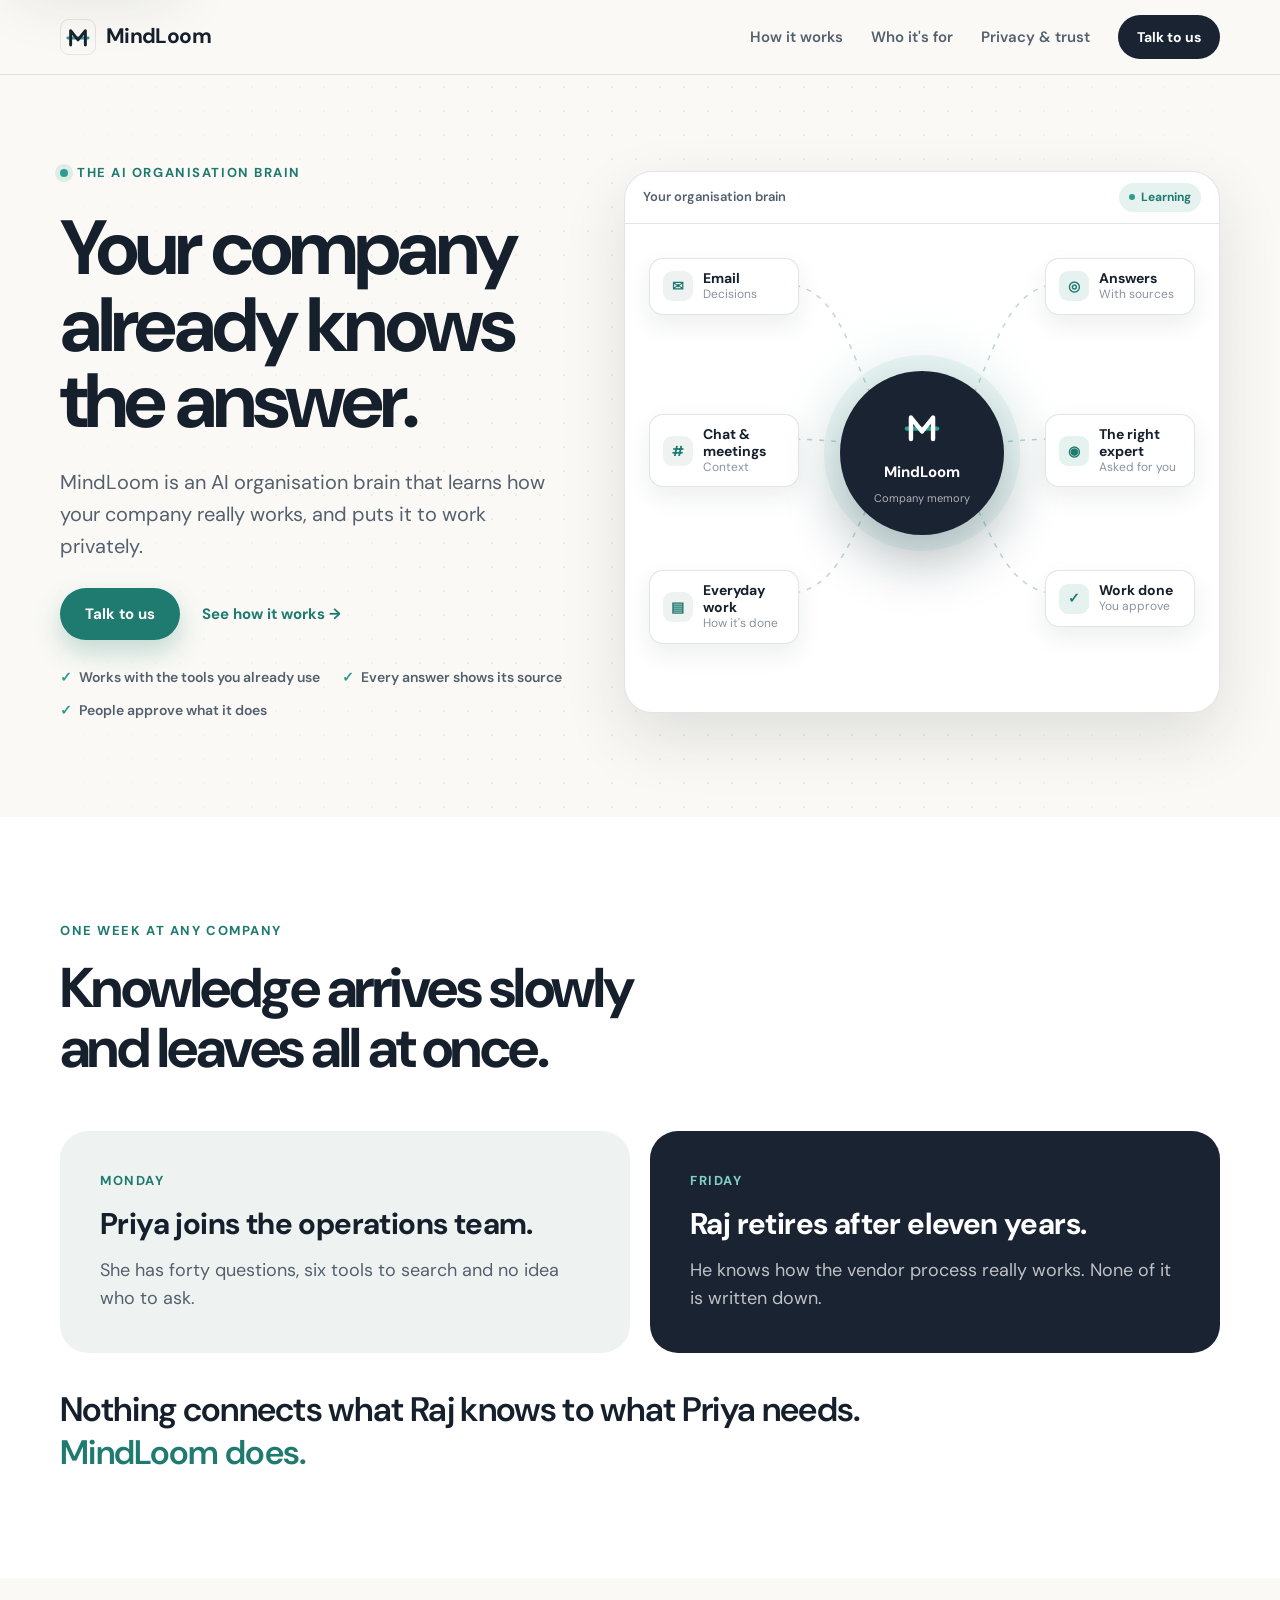
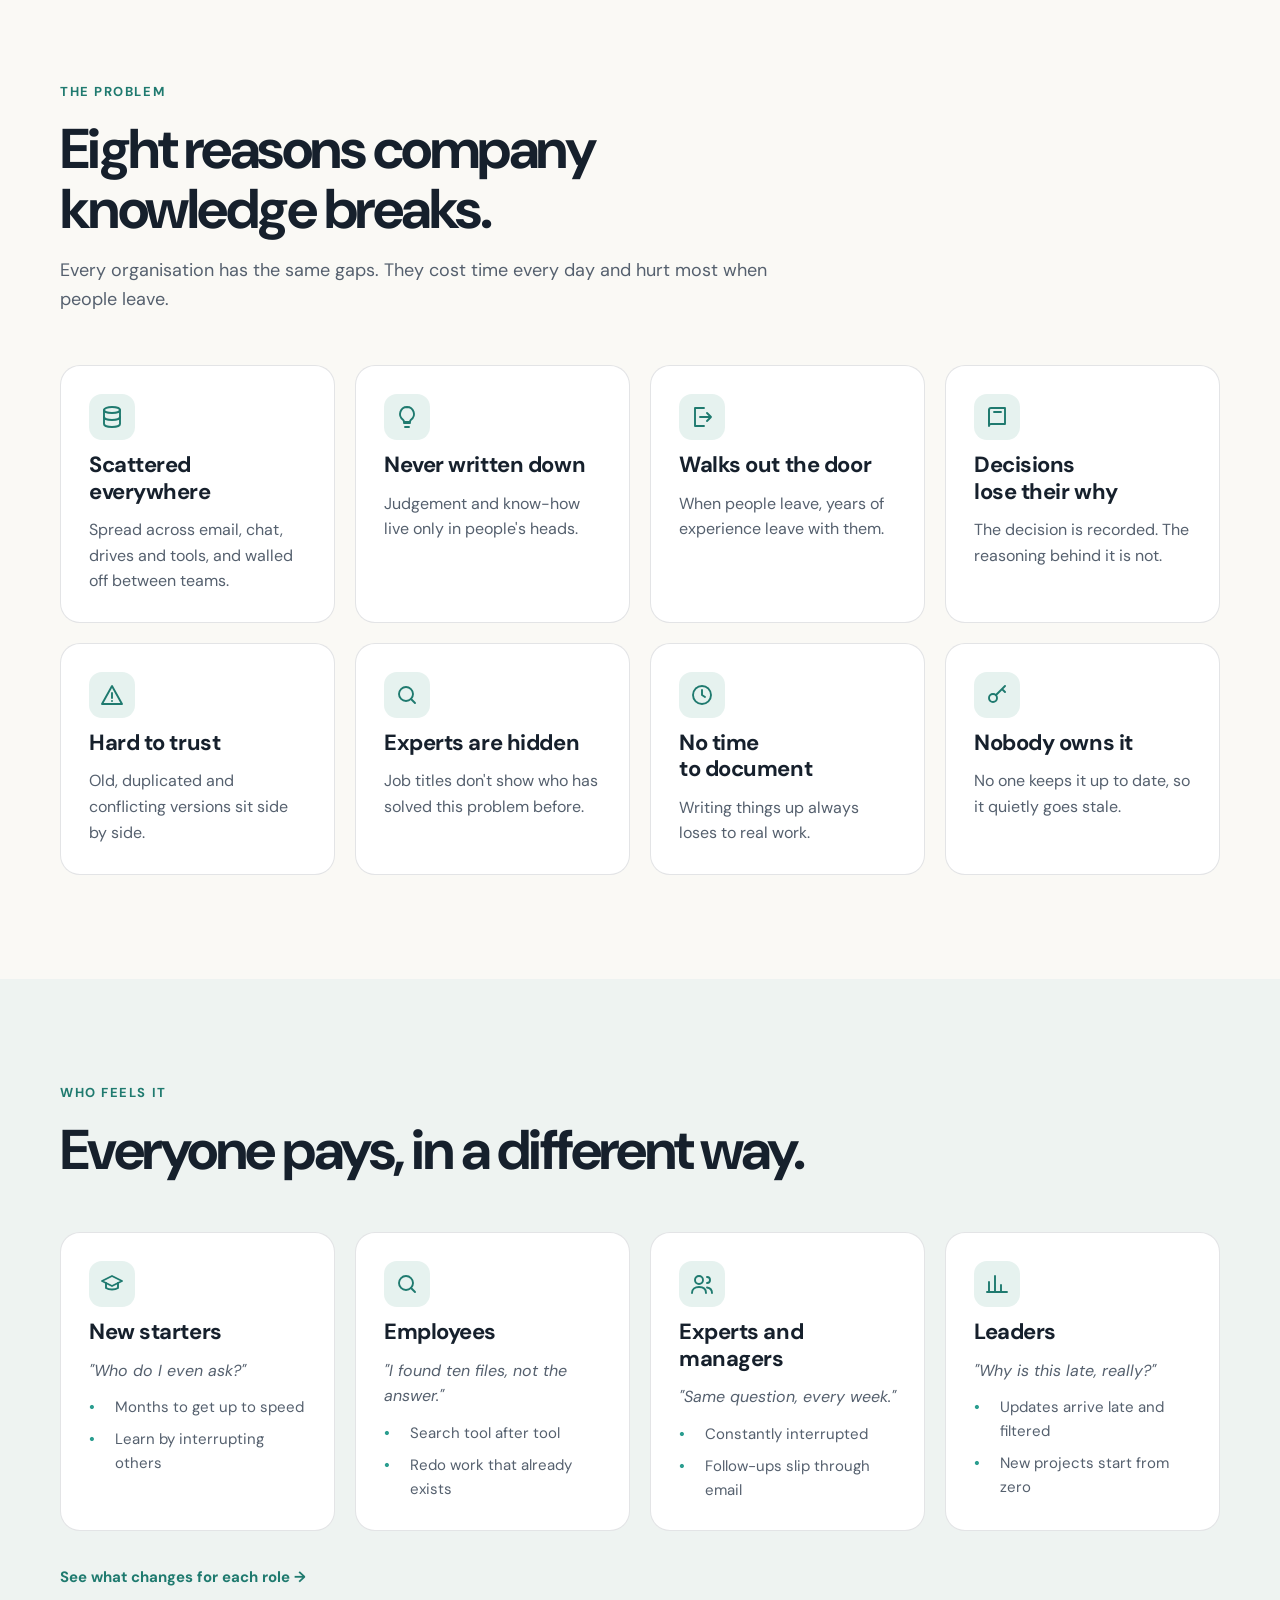
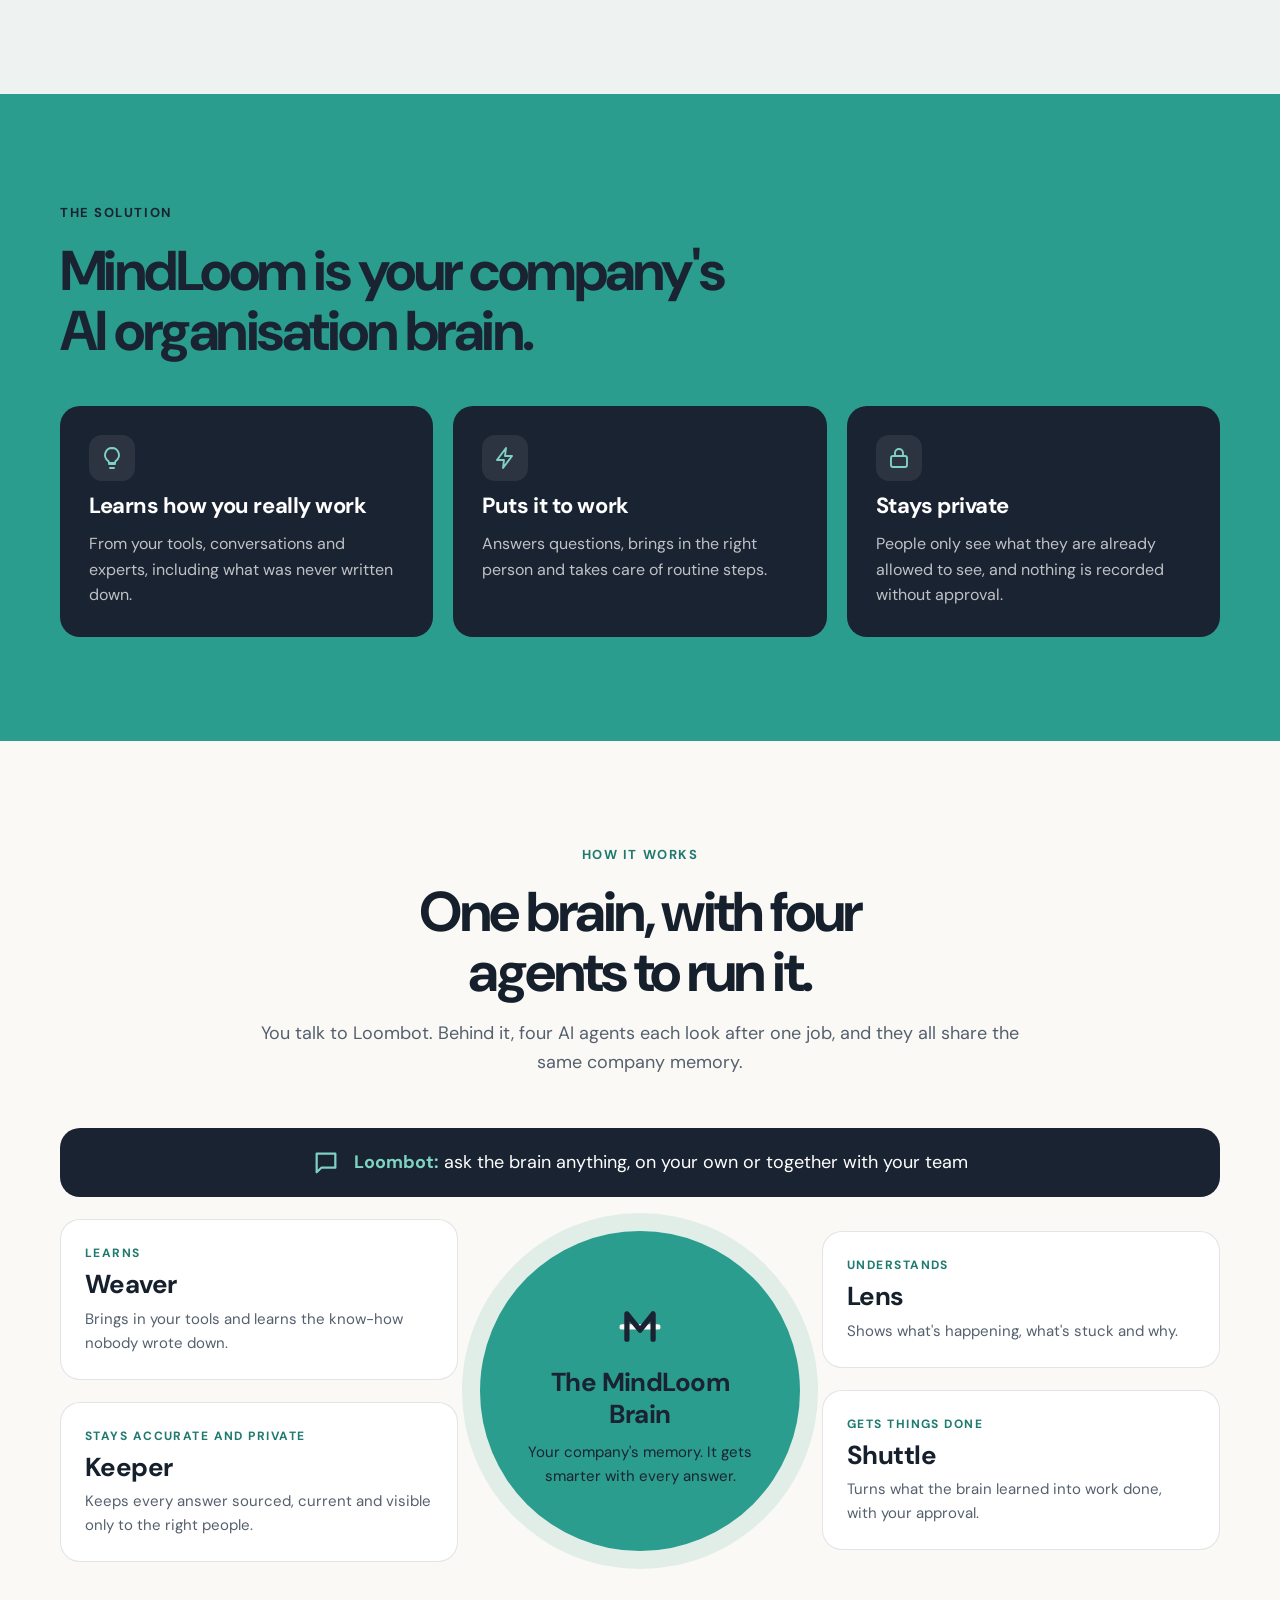
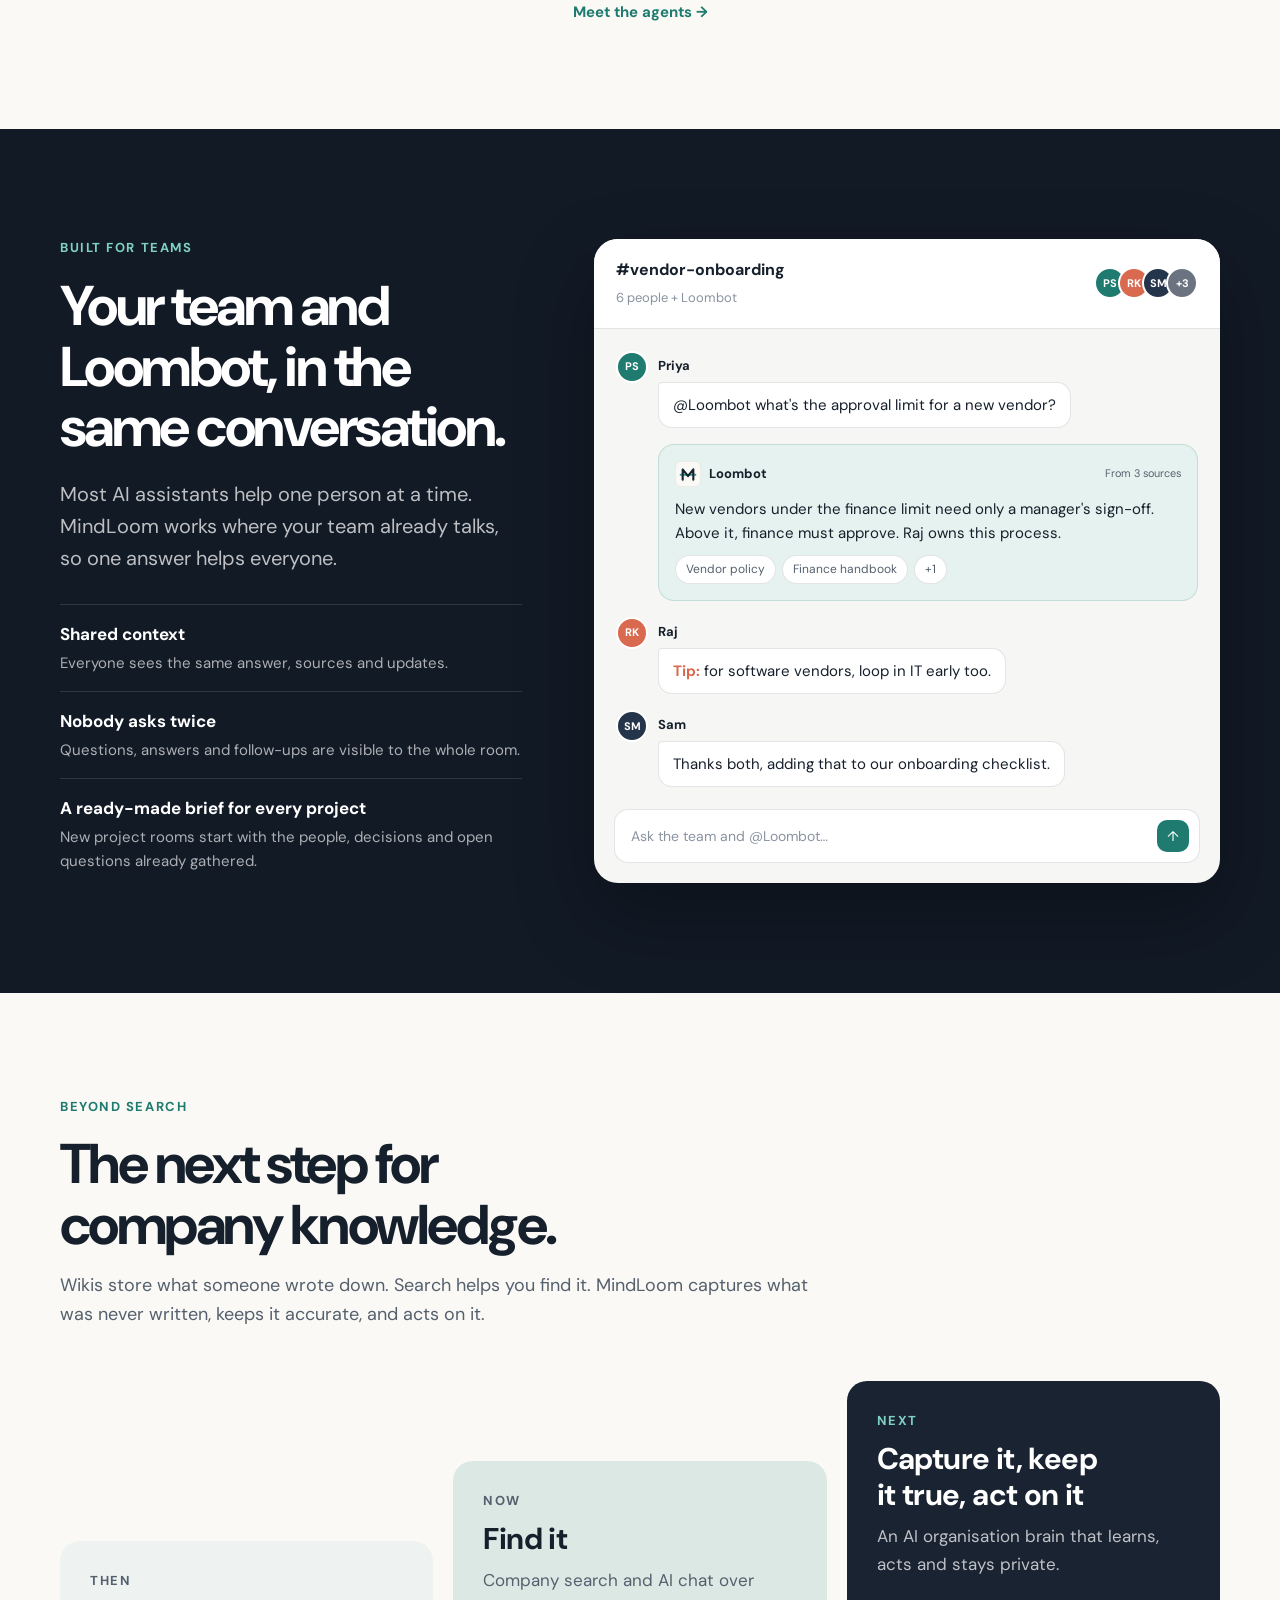
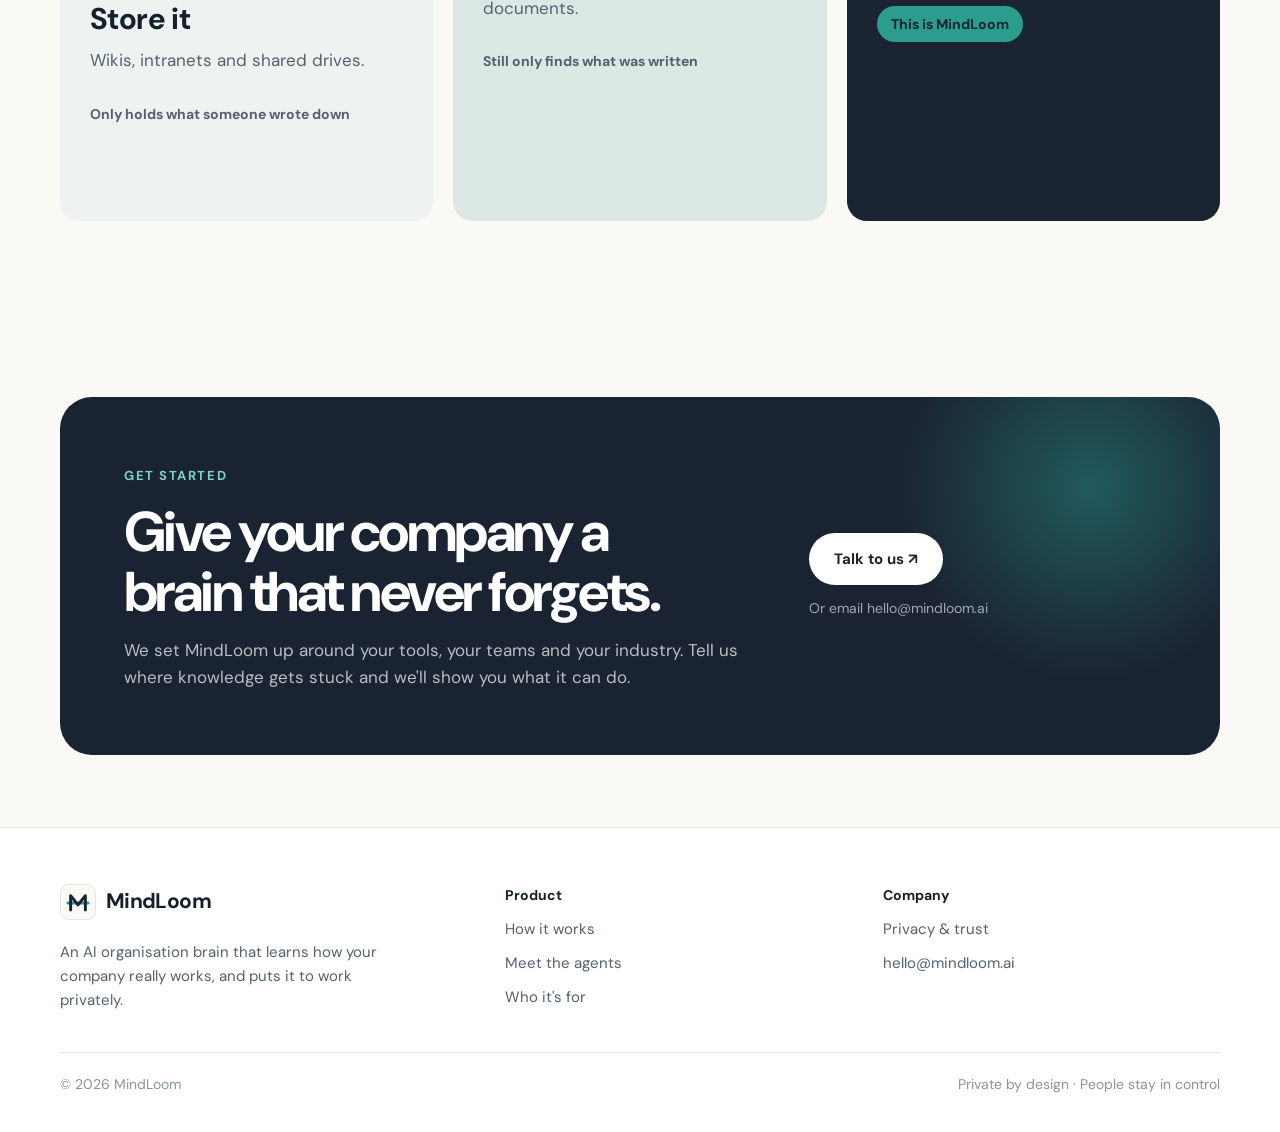
==== commit cb43bb2e: "Rebuild the site around the pitch deck, in plain language Split the single page into four pages that" ====
--- a/index.html
+++ b/index.html
@@ -3,911 +3,253 @@
 <head>
   <meta charset="utf-8" />
   <meta name="viewport" content="width=device-width, initial-scale=1" />
+  <title>MindLoom — The AI organisation brain</title>
   <meta name="description" content="MindLoom is an AI organisation brain that learns how your company really works, and puts it to work privately." />
   <meta name="theme-color" content="#1A2332" />
-  <title>MindLoom — The AI organisation brain</title>
-  <link rel="icon" href="data:image/svg+xml,%3Csvg%20xmlns%3D%22http%3A//www.w3.org/2000/svg%22%20viewBox%3D%220%200%2044%2044%22%3E%3Crect%20width%3D%2244%22%20height%3D%2244%22%20rx%3D%2211%22%20fill%3D%22%23FAF9F5%22/%3E%3Cg%20fill%3D%22none%22%20stroke-width%3D%224%22%20stroke-linecap%3D%22round%22%20stroke-linejoin%3D%22round%22%3E%3Cpath%20d%3D%22M9.7%2023.3H34.3%22%20stroke%3D%22%232A9D8F%22/%3E%3Cpath%20d%3D%22M13%2031.8V14.3L22%2025.6L31%2014.3V31.8%22%20stroke%3D%22%231A2332%22/%3E%3C/g%3E%3C/svg%3E" type="image/svg+xml" />
+  <link rel="icon" href="assets/logo.svg" type="image/svg+xml" />
   <link rel="preconnect" href="https://fonts.googleapis.com" />
   <link rel="preconnect" href="https://fonts.gstatic.com" crossorigin />
-  <link rel="stylesheet" href="https://fonts.googleapis.com/css2?family=DM+Sans:opsz,wght@9..40,400..800&display=swap" />
-  <style>
-:root {
-  --ink: #141619;
-  --navy: #1A2332;
-  --navy-deep: #121A26;
-  --cobalt: #1F7A6F;
-  --cobalt-bright: #2A9D8F;
-  --slate: #2c2e3a;
-  --steel: #b3b4bd;
-  --mist: #EEF3F1;
-  --paper: #FAF9F5;
-  --white: #ffffff;
-  --teal: #2A9D8F;
-  --coral: #da684f;
-  --lime: #c8f169;
-  --line: rgba(20, 22, 25, .12);
-  --shadow: 0 28px 80px rgba(13, 20, 70, .14);
-  --radius-lg: 32px;
-  --radius-md: 22px;
-  --radius-sm: 14px;
-  --container: 1180px;
-}
-
-* { box-sizing: border-box; }
-html { scroll-behavior: smooth; }
-body {
-  margin: 0;
-  color: var(--ink);
-  background: var(--paper);
-  font-family: "DM Sans", ui-sans-serif, -apple-system, BlinkMacSystemFont, "Segoe UI", sans-serif;
-  -webkit-font-smoothing: antialiased;
-  overflow-x: hidden;
-}
-a { color: inherit; text-decoration: none; }
-button, input { font: inherit; }
-button { cursor: pointer; }
-img, svg { display: block; max-width: 100%; }
-::selection { background: rgba(42,157,143,.18); }
-
-.skip-link { position: fixed; left: 20px; top: -80px; z-index: 200; background: var(--white); padding: 12px 18px; border-radius: 10px; box-shadow: var(--shadow); transition: .2s; }
-.skip-link:focus { top: 20px; }
-.container { width: min(var(--container), calc(100% - 48px)); margin: 0 auto; position: relative; z-index: 2; }
-.section-pad { padding: 116px 0; }
-
-.site-header { position: sticky; top: 0; z-index: 100; background: rgba(250,249,245,.82); backdrop-filter: blur(18px); border-bottom: 1px solid rgba(20,22,25,.06); }
-.nav-wrap { height: 76px; display: flex; align-items: center; justify-content: space-between; gap: 28px; }
-.brand { display: inline-flex; align-items: center; gap: 10px; font-weight: 800; font-size: 21px; letter-spacing: -.035em; }
-.brand-mark { width: 34px; height: 34px; padding: 2px; border-radius: 10px; background: var(--paper); border: 1px solid var(--line); }
-.brand-mark path { fill: none; stroke-width: 4; stroke-linecap: round; stroke-linejoin: round; }
-.brand-mark .mark-m { stroke: var(--navy); }
-.brand-mark .mark-bar { stroke: var(--teal); }
-.desktop-nav { display: flex; align-items: center; gap: 30px; margin-left: auto; }
-.desktop-nav a { color: #4a4d59; font-size: 14px; font-weight: 650; transition: color .2s; }
-.desktop-nav a:hover { color: var(--cobalt); }
-.button { display: inline-flex; align-items: center; justify-content: center; gap: 10px; min-height: 54px; padding: 0 24px; border-radius: 999px; font-size: 14px; font-weight: 760; border: 1px solid transparent; transition: transform .2s, box-shadow .2s, background .2s; }
-.button:hover { transform: translateY(-2px); }
-.button-small { min-height: 44px; padding: 0 19px; }
-.button-dark { background: var(--navy-deep); color: var(--white); box-shadow: 0 10px 24px rgba(18,26,38,.16); }
-.button-primary { background: var(--cobalt); color: var(--white); box-shadow: 0 14px 30px rgba(31,122,111,.22); }
-.button-light { background: var(--white); color: var(--navy-deep); }
-.menu-button { display: none; width: 44px; height: 44px; border: 0; background: transparent; padding: 12px; }
-.menu-button span { display: block; height: 2px; background: var(--ink); margin: 6px 0; transition: .2s; }
-.mobile-nav { display: none; }
-
-.hero { min-height: 760px; display: flex; align-items: center; position: relative; overflow: hidden; padding-top: 96px; }
-.hero::before { content: ""; position: absolute; inset: 0; background-image: radial-gradient(rgba(31,122,111,.08) 1px, transparent 1px); background-size: 24px 24px; mask-image: linear-gradient(to right, transparent, #000 35%, #000 70%, transparent); opacity: .65; }
-.hero-glow { position: absolute; border-radius: 50%; filter: blur(10px); pointer-events: none; }
-.hero-glow-one { width: 560px; height: 560px; background: radial-gradient(circle, rgba(42,157,143,.14), transparent 68%); right: 4%; top: 6%; }
-.hero-glow-two { width: 440px; height: 440px; background: radial-gradient(circle, rgba(218,104,79,.08), transparent 68%); left: -9%; bottom: -12%; }
-.hero-grid { display: grid; grid-template-columns: .88fr 1.12fr; gap: 64px; align-items: center; }
-.hero-copy { max-width: 590px; }
-.eyebrow { color: var(--cobalt); font-size: 12px; font-weight: 820; letter-spacing: .12em; text-transform: uppercase; display: flex; align-items: center; gap: 9px; }
-.eyebrow-dot { width: 8px; height: 8px; border-radius: 50%; background: var(--cobalt); box-shadow: 0 0 0 5px rgba(31,122,111,.09); }
-h1, h2, h3, h4, p { margin-top: 0; }
-h1 { margin: 22px 0 24px; font-size: clamp(55px, 6.5vw, 88px); line-height: .96; letter-spacing: -.067em; max-width: 760px; }
-.hero-lead { color: #4f5260; font-size: 19px; line-height: 1.62; max-width: 580px; }
-.hero-actions { display: flex; align-items: center; gap: 26px; margin-top: 34px; }
-.text-link { font-size: 14px; font-weight: 760; display: inline-flex; gap: 8px; }
-.text-link span { color: var(--cobalt); }
-.hero-points { margin-top: 32px; display: flex; flex-wrap: wrap; gap: 14px 22px; color: #676a77; font-size: 12px; font-weight: 650; }
-.hero-points span { display: inline-flex; align-items: center; gap: 6px; }
-.hero-points i { color: var(--teal); font-style: normal; }
-
-.hero-visual { position: relative; min-height: 610px; }
-.brain-card { position: absolute; inset: 22px 0 30px 18px; background: rgba(255,255,255,.88); border: 1px solid rgba(20,22,25,.1); border-radius: 30px; box-shadow: var(--shadow); overflow: hidden; backdrop-filter: blur(8px); }
-.visual-topbar { height: 54px; border-bottom: 1px solid var(--line); display: grid; grid-template-columns: 1fr auto 1fr; align-items: center; padding: 0 18px; color: #6b6e7b; font-size: 11px; }
-.window-dots { display: flex; gap: 5px; }
-.window-dots i { width: 7px; height: 7px; border-radius: 50%; background: #d2d3d9; }
-.visual-title { font-weight: 730; }
-.live-pill { justify-self: end; display: inline-flex; align-items: center; gap: 6px; padding: 6px 9px; border-radius: 999px; background: rgba(42,157,143,.08); color: #1F7A6F; font-weight: 700; }
-.live-pill b { width: 6px; height: 6px; border-radius: 50%; background: var(--teal); box-shadow: 0 0 0 4px rgba(42,157,143,.1); }
-.brain-canvas { position: relative; height: calc(100% - 54px); min-height: 520px; background: radial-gradient(circle at 50% 45%, rgba(31,122,111,.07), transparent 34%), linear-gradient(#fff, #FBFCFA); }
-.connection-lines { position: absolute; inset: 0; width: 100%; height: 100%; }
-.connection-lines path { stroke: rgba(31,122,111,.22); stroke-width: 1.5; fill: none; stroke-dasharray: 5 7; animation: dash 18s linear infinite; }
-@keyframes dash { to { stroke-dashoffset: -220; } }
-.source-node, .output-node { position: absolute; min-width: 138px; padding: 12px 14px; border: 1px solid rgba(20,22,25,.09); background: rgba(255,255,255,.92); border-radius: 14px; display: flex; align-items: center; gap: 10px; box-shadow: 0 10px 25px rgba(26,35,50,.08); }
-.source-node b, .output-node b { display: block; font-size: 12px; }
-.source-node small, .output-node small { display: block; color: #858894; font-size: 9px; margin-top: 2px; }
-.mini-icon { width: 28px; height: 28px; border-radius: 9px; display: grid; place-items: center; background: var(--mist); color: var(--cobalt); font-size: 13px; font-weight: 800; }
-.node-email { left: 5%; top: 6%; }
-.node-chat { left: 5%; top: 36%; }
-.node-work { left: 5%; top: 68%; }
-.node-answer { right: 5%; top: 8%; }
-.node-expert { right: 5%; top: 38%; }
-.node-action { right: 5%; top: 70%; }
-.output-node .mini-icon { background: rgba(42,157,143,.1); color: var(--teal); }
-.loom-core { position: absolute; width: 160px; height: 160px; left: 50%; top: 41%; transform: translate(-50%,-50%); border-radius: 50%; background: var(--navy); color: var(--white); display: flex; flex-direction: column; align-items: center; justify-content: center; box-shadow: 0 24px 60px rgba(26,35,50,.3); z-index: 3; }
-.loom-core svg { width: 58px; height: 58px; margin-bottom: 7px; }
-.loom-core svg path { stroke-width: 3.6; fill: none; stroke-linecap: round; stroke-linejoin: round; }
-.loom-core svg .mark-m { stroke: var(--white); }
-.loom-core svg .mark-bar { stroke: var(--cobalt-bright); }
-.loom-core strong { font-size: 14px; }
-.loom-core small { font-size: 8px; margin-top: 4px; opacity: .65; }
-.loom-rings { position: absolute; inset: -20px; border: 1px solid rgba(31,122,111,.17); border-radius: 50%; }
-.loom-rings i { position: absolute; border-radius: 50%; background: var(--cobalt-bright); box-shadow: 0 0 0 5px rgba(42,157,143,.09); }
-.loom-rings i:nth-child(1) { width: 8px; height: 8px; left: 19px; top: 32px; }
-.loom-rings i:nth-child(2) { width: 7px; height: 7px; right: 10px; top: 83px; background: var(--teal); }
-.loom-rings i:nth-child(3) { width: 6px; height: 6px; left: 63px; bottom: -3px; background: var(--coral); }
-.question-card { position: absolute; left: 50%; bottom: 6%; transform: translateX(-50%); width: 72%; border: 1px solid rgba(20,22,25,.1); padding: 12px 13px; border-radius: 15px; background: var(--white); box-shadow: 0 14px 32px rgba(26,35,50,.11); display: flex; align-items: center; gap: 10px; z-index: 4; }
-.question-card div:nth-child(2) { flex: 1; }
-.question-card span:not(.avatar) { display: block; font-size: 8px; color: #9294a0; }
-.question-card b { display: block; font-size: 11px; margin-top: 2px; }
-.send-arrow { width: 28px; height: 28px; display: grid !important; place-items: center; border-radius: 50%; background: var(--cobalt); color: var(--white) !important; }
-.avatar { width: 32px; height: 32px; border-radius: 50%; display: inline-grid; place-items: center; color: var(--white); font-size: 9px; font-weight: 800; flex: 0 0 auto; font-style: normal; }
-.avatar-indigo { background: var(--cobalt); }
-.avatar-coral { background: var(--coral); }
-.avatar-teal { background: var(--teal); }
-.avatar-slate { background: #5d6171; }
-.floating-card { position: absolute; display: flex; align-items: center; gap: 10px; padding: 11px 13px; border-radius: 15px; background: var(--white); box-shadow: 0 18px 42px rgba(26,35,50,.14); border: 1px solid rgba(20,22,25,.08); z-index: 8; }
-.floating-card small { display: block; color: #858894; font-size: 8px; }
-.floating-card b { display: block; margin-top: 2px; font-size: 11px; }
-.floating-person { right: -22px; top: 82px; }
-.floating-person i { font-size: 9px; color: var(--teal); font-style: normal; font-weight: 800; margin-left: 8px; }
-.floating-source { left: -10px; bottom: 66px; }
-.source-check { width: 30px; height: 30px; border-radius: 10px; display: grid; place-items: center; background: rgba(42,157,143,.1); color: var(--teal); font-weight: 900; }
-
-.trust-strip { border-top: 1px solid var(--line); border-bottom: 1px solid var(--line); background: var(--white); }
-.trust-grid { min-height: 82px; display: grid; grid-template-columns: repeat(4,1fr); align-items: center; }
-.trust-grid span { display: flex; align-items: center; gap: 12px; min-height: 40px; padding: 0 22px; border-right: 1px solid var(--line); color: #555866; font-size: 12px; font-weight: 650; }
-.trust-grid span:first-child { padding-left: 0; }
-.trust-grid span:last-child { border: 0; }
-.trust-grid b { color: var(--cobalt); font-size: 10px; }
-
-.section-heading { margin-bottom: 62px; }
-.section-heading.centered { max-width: 780px; text-align: center; margin-left: auto; margin-right: auto; }
-.section-heading.centered .eyebrow { justify-content: center; }
-.section-heading h2 { font-size: clamp(42px, 5vw, 66px); line-height: 1.02; letter-spacing: -.056em; margin: 17px 0 18px; }
-.section-heading p { color: #646775; font-size: 17px; line-height: 1.65; max-width: 660px; }
-.section-heading.centered p { margin: 0 auto; }
-.split-heading { display: grid; grid-template-columns: 1.2fr .8fr; gap: 70px; align-items: end; }
-.split-heading p { margin-bottom: 5px; }
-
-.flow-grid { display: grid; grid-template-columns: 1fr 36px 1fr 36px 1fr 36px 1fr; align-items: center; }
-.flow-step { position: relative; min-height: 286px; padding: 24px; border: 1px solid var(--line); border-radius: var(--radius-md); background: var(--white); }
-.step-number { color: #a7a9b3; font-size: 10px; font-weight: 800; }
-.flow-step h3 { margin: 24px 0 9px; font-size: 21px; letter-spacing: -.03em; }
-.flow-step p { color: #707380; font-size: 13px; line-height: 1.55; margin: 0; }
-.flow-arrow { text-align: center; color: var(--cobalt); font-size: 22px; }
-.flow-icon { height: 92px; margin-top: 18px; position: relative; }
-.connect-icon i { position: absolute; width: 28px; height: 28px; border-radius: 9px; border: 1px solid rgba(31,122,111,.18); background: rgba(31,122,111,.05); }
-.connect-icon i:nth-child(1) { left: 7px; top: 5px; }.connect-icon i:nth-child(2) { right: 15px; top: 5px; }.connect-icon i:nth-child(3) { left: 7px; bottom: 4px; }.connect-icon i:nth-child(4) { right: 15px; bottom: 4px; }
-.connect-icon b { position: absolute; width: 35px; height: 35px; border-radius: 50%; left: 50%; top: 50%; transform: translate(-50%,-50%); background: var(--cobalt); box-shadow: 0 0 0 10px rgba(31,122,111,.07); }
-.connect-icon::before, .connect-icon::after { content: ""; position: absolute; inset: 20px 28px; border: 1px dashed rgba(31,122,111,.25); transform: rotate(30deg); }
-.connect-icon::after { transform: rotate(-30deg); }
-.understand-icon { display: flex; align-items: center; justify-content: center; gap: 8px; }
-.understand-icon span { width: 32px; border-radius: 10px; background: rgba(31,122,111,.09); border: 1px solid rgba(31,122,111,.12); }
-.understand-icon span:nth-child(1) { height: 42px; }.understand-icon span:nth-child(2) { height: 72px; background: var(--cobalt); }.understand-icon span:nth-child(3) { height: 54px; }
-.collaborate-icon i { position: absolute; width: 36px; height: 36px; border-radius: 50%; top: 28px; border: 3px solid var(--white); box-shadow: 0 0 0 1px rgba(20,22,25,.08); }
-.collaborate-icon i:nth-child(1) { left: 20px; background: var(--cobalt); }.collaborate-icon i:nth-child(2) { left: 50%; transform: translateX(-50%); background: var(--coral); z-index: 2; }.collaborate-icon i:nth-child(3) { right: 20px; background: var(--teal); }
-.collaborate-icon b { position: absolute; width: 76%; height: 2px; left: 12%; top: 45px; background: rgba(31,122,111,.18); }
-.act-icon { display: grid; place-items: center; }
-.act-icon span { width: 66px; height: 66px; border-radius: 20px; display: grid; place-items: center; font-size: 27px; font-weight: 900; color: var(--white); background: var(--cobalt); transform: rotate(-6deg); box-shadow: 12px 12px 0 rgba(31,122,111,.09); }
-
-.feature-section { background: var(--mist); }
-.feature-grid { display: grid; grid-template-columns: repeat(3,1fr); gap: 18px; }
-.feature-card { min-height: 430px; position: relative; padding: 26px; border-radius: 26px; border: 1px solid rgba(20,22,25,.09); background: var(--white); overflow: hidden; display: flex; flex-direction: column; justify-content: space-between; }
-.feature-card.feature-large { grid-column: span 2; display: grid; grid-template-columns: 1fr 1fr; align-items: center; gap: 28px; }
-.feature-card.feature-wide { grid-column: span 2; min-height: 330px; display: grid; grid-template-columns: .9fr 1.1fr; align-items: center; gap: 35px; }
-.card-index { position: absolute; top: 22px; right: 24px; color: #a9abb5; font-size: 10px; font-weight: 800; }
-.feature-copy { position: relative; z-index: 3; }
-.feature-tag { color: var(--cobalt); text-transform: uppercase; font-size: 9px; font-weight: 820; letter-spacing: .12em; }
-.feature-card h3 { font-size: 28px; line-height: 1.07; letter-spacing: -.045em; margin: 12px 0 12px; }
-.feature-card p { color: #6a6d79; font-size: 13px; line-height: 1.58; margin: 0; max-width: 450px; }
-.feature-graphic { height: 210px; position: relative; }
-.feature-large .feature-graphic { height: 300px; }
-.industry-graphic { display: grid; place-items: center; background: radial-gradient(circle, rgba(31,122,111,.1), transparent 60%); }
-.industry-orbit { width: 250px; height: 250px; border: 1px dashed rgba(31,122,111,.24); border-radius: 50%; position: relative; animation: slow-spin 30s linear infinite; }
-@keyframes slow-spin { to { transform: rotate(360deg); } }
-.industry-orbit span, .industry-orbit b { position: absolute; width: 44px; height: 44px; border-radius: 14px; display: grid; place-items: center; background: var(--white); border: 1px solid rgba(20,22,25,.1); box-shadow: 0 10px 25px rgba(26,35,50,.09); font-size: 10px; color: #666977; }
-.industry-orbit span:nth-child(1) { left: 2px; top: 36px; }.industry-orbit span:nth-child(2) { right: 2px; top: 36px; }.industry-orbit span:nth-child(3) { left: 2px; bottom: 36px; }.industry-orbit span:nth-child(4) { right: 2px; bottom: 36px; }
-.industry-orbit b { width: 82px; height: 82px; border-radius: 25px; left: 50%; top: 50%; transform: translate(-50%,-50%) rotate(0deg); background: var(--navy); color: var(--white); font-size: 18px; animation: reverse-spin 30s linear infinite; }
-@keyframes reverse-spin { to { transform: translate(-50%,-50%) rotate(-360deg); } }
-.devices-graphic { display: flex; align-items: center; justify-content: center; }
-.mini-desktop { width: 190px; height: 128px; border: 6px solid var(--navy); border-radius: 14px; background: var(--mist); padding: 16px; position: relative; box-shadow: 0 18px 30px rgba(26,35,50,.13); }
-.mini-desktop::after { content: ""; position: absolute; width: 54px; height: 16px; background: var(--navy); left: 50%; bottom: -22px; transform: translateX(-50%); clip-path: polygon(40% 0,60% 0,70% 70%,100% 70%,100% 100%,0 100%,0 70%,30% 70%); }
-.mini-desktop span { display:block; width: 48%; height: 8px; border-radius: 99px; background: var(--cobalt); margin-bottom: 13px; }
-.mini-desktop i { display:block; width: 100%; height: 12px; border-radius: 5px; background: #fff; margin: 8px 0; }
-.mini-phone { width: 78px; height: 142px; border: 5px solid var(--navy); border-radius: 18px; background: #fff; padding: 15px 8px; position: absolute; right: 24px; bottom: 15px; box-shadow: 0 16px 30px rgba(26,35,50,.17); }
-.mini-phone span { display:block; width: 70%; height: 7px; border-radius: 99px; background: var(--coral); margin-bottom: 13px; }
-.mini-phone i { display:block; height: 25px; border-radius: 7px; background: var(--mist); margin-bottom: 8px; }
-.api-graphic { display: flex; align-items: center; justify-content: center; }
-.api-graphic span, .api-graphic em { width: 76px; height: 76px; border-radius: 18px; display: grid; place-items: center; font-style: normal; font-size: 13px; font-weight: 850; border: 1px solid rgba(20,22,25,.1); background: var(--white); box-shadow: 0 14px 25px rgba(26,35,50,.08); position: relative; z-index: 2; }
-.api-graphic span { color: var(--cobalt); }.api-graphic em { color: var(--teal); }
-.api-graphic i { width: 75px; height: 2px; background: repeating-linear-gradient(to right, rgba(31,122,111,.25) 0 6px, transparent 6px 11px); }
-.api-graphic b { position: absolute; width: 48px; height: 48px; border-radius: 50%; background: var(--cobalt); color: #fff; display: grid; place-items: center; font-size: 22px; z-index: 3; box-shadow: 0 0 0 10px var(--mist); }
-.people-graphic { min-height: 220px; display: flex; align-items: center; justify-content: center; }
-.people-graphic .avatar { width: 78px; height: 78px; font-size: 17px; border: 7px solid var(--white); margin-left: -18px; position: relative; box-shadow: 0 10px 30px rgba(26,35,50,.14); }
-.people-graphic .avatar:first-of-type { margin-left: 0; }
-.people-thread { position: absolute; width: 76%; height: 80px; border-radius: 50%; border: 1px dashed rgba(31,122,111,.26); }
-.sync-badge { position: absolute; bottom: 20px; padding: 9px 14px; border-radius: 999px; background: rgba(42,157,143,.1); color: var(--teal); font-size: 10px; font-weight: 800; }
-.interface-graphic { background: var(--navy); border-radius: 20px; padding: 20px; overflow: hidden; }
-.interface-tabs { display: flex; gap: 6px; }.interface-tabs span { width: 7px; height: 7px; border-radius: 50%; background: rgba(255,255,255,.35); }
-.interface-panels { display: grid; grid-template-columns: 1.3fr .7fr; gap: 8px; margin-top: 28px; }
-.interface-panels i { display: block; min-height: 72px; border-radius: 10px; background: rgba(255,255,255,.09); border: 1px solid rgba(255,255,255,.12); }
-.interface-panels i:first-child { grid-row: span 2; min-height: 152px; background: linear-gradient(150deg,rgba(42,157,143,.68),rgba(42,157,143,.3)); }
-.interface-graphic b { position: absolute; right: 18px; bottom: 18px; color: #fff; font-size: 10px; background: rgba(255,255,255,.12); border: 1px solid rgba(255,255,255,.18); border-radius: 99px; padding: 8px 10px; }
-.tacit-graphic { display: flex; align-items: center; justify-content: center; }
-.cursor-shape { width: 48px; height: 48px; border-radius: 15px; display: grid; place-items:center; font-size: 24px; color: var(--cobalt); background: rgba(31,122,111,.08); position: absolute; left: 38px; top: 50px; }
-.tacit-path { width: 190px; height: 80px; border: 1px dashed rgba(31,122,111,.25); border-radius: 50%; position: relative; }
-.tacit-path i { position: absolute; width: 13px; height: 13px; border-radius: 50%; background: var(--cobalt); box-shadow: 0 0 0 5px rgba(31,122,111,.08); }
-.tacit-path i:nth-child(1) { left: 15px; top: 28px; }.tacit-path i:nth-child(2) { left: 88px; top: 2px; background: var(--coral); }.tacit-path i:nth-child(3) { right: 10px; bottom: 15px; background: var(--teal); }
-.tacit-graphic b { position: absolute; right: 28px; bottom: 32px; color: var(--teal); background: rgba(42,157,143,.09); border-radius: 99px; padding: 8px 11px; font-size: 9px; }
-
-.multiplayer-section { color: var(--white); background: var(--navy-deep); position: relative; overflow: hidden; }
-.multiplayer-section::before { content:""; position:absolute; width:620px; height:620px; right:-150px; top:-180px; border-radius:50%; background:radial-gradient(circle,rgba(42,157,143,.35),transparent 65%); }
-.multiplayer-grid { display: grid; grid-template-columns: .78fr 1.22fr; gap: 80px; align-items: center; }
-.light-eyebrow { color: #7FD1C4; }
-.multiplayer-copy h2, .engineering-copy h2 { font-size: clamp(43px,5vw,66px); line-height: 1; letter-spacing: -.055em; margin: 17px 0 22px; }
-.multiplayer-copy > p, .engineering-copy > p { color: rgba(255,255,255,.68); line-height: 1.65; font-size: 16px; }
-.clean-list { margin: 38px 0 0; padding: 0; list-style: none; }
-.clean-list li { display: grid; grid-template-columns: 34px 1fr; gap: 14px; padding: 17px 0; border-top: 1px solid rgba(255,255,255,.12); }
-.clean-list li > span { color: #7FD1C4; font-size: 9px; font-weight: 850; margin-top: 3px; }
-.clean-list b { display:block; font-size: 13px; }.clean-list small { display:block; color:rgba(255,255,255,.55); margin-top:5px; line-height:1.45; }
-.chat-demo { background: #F6F7F4; color: var(--ink); border: 1px solid rgba(255,255,255,.14); border-radius: 25px; overflow: hidden; box-shadow: 0 35px 90px rgba(0,0,0,.3); transform: rotate(1deg); }
-.chat-header { min-height: 72px; padding: 0 22px; display: flex; align-items:center; justify-content:space-between; border-bottom:1px solid var(--line); background:#fff; }
-.chat-title b { display:block; font-size:13px; }.chat-title span { display:block; color:#888b97; font-size:9px; margin-top:5px; }.chat-title i { display:inline-block; width:6px; height:6px; border-radius:50%; background:var(--teal); }
-.stacked-avatars { display:flex; }.stacked-avatars .avatar { margin-left:-7px; border:2px solid #fff; width:28px; height:28px; font-size:7px; }
-.chat-body { padding: 22px 26px 26px; }
-.chat-date { text-align:center; color:#9b9da7; font-size:8px; margin-bottom:20px; }
-.message-row { display:flex; gap:11px; margin:18px 0; }.message-row .avatar { width:28px; height:28px; font-size:7px; }
-.message-content b { font-size:10px; }.message-content b small { color:#a1a3ad; font-weight:500; margin-left:5px; }.message-content p { margin:5px 0 0; font-size:12px; color:#4e515c; background:#fff; border:1px solid rgba(20,22,25,.08); padding:11px 13px; border-radius:3px 13px 13px 13px; }
-.ai-message { margin:18px 0 18px 38px; padding:16px; border-radius:15px; background:#E6F2EF; border:1px solid rgba(31,122,111,.12); }
-.ai-label { display:flex; align-items:center; gap:8px; }.ai-mark { width:24px; height:24px; border-radius:8px; background:var(--navy); color:#fff; display:grid; place-items:center; font-size:8px; font-weight:850; }.ai-label b {font-size:10px;}.ai-label small{margin-left:auto;color:#777b8b;font-size:8px;}
-.ai-message p { font-size:12px; line-height:1.5; margin:12px 0; }.source-chips{display:flex;gap:6px;flex-wrap:wrap}.source-chips span{padding:5px 8px;border-radius:99px;background:#fff;color:#696c78;font-size:7px;border:1px solid rgba(20,22,25,.08)}
-.correction-row .message-content p { border-color:rgba(218,104,79,.25); }.mention { color:var(--coral); font-weight:800; }
-.update-banner { display:flex; align-items:center; gap:10px; margin-left:38px; padding:12px; border-radius:13px; background:rgba(42,157,143,.09); border:1px solid rgba(42,157,143,.16); }.update-banner > span{width:25px;height:25px;border-radius:8px;background:var(--teal);color:#fff;display:grid;place-items:center;font-size:10px}.update-banner b{display:block;font-size:9px}.update-banner small{display:block;color:#6d737d;font-size:7px;margin-top:2px}.update-banner em{margin-left:auto;color:var(--teal);font-size:7px;font-style:normal;font-weight:800}
-.chat-input { margin:0 20px 20px; border:1px solid rgba(20,22,25,.12); border-radius:13px; padding:9px 10px 9px 14px; display:flex; align-items:center; justify-content:space-between; color:#9a9ca6; font-size:9px; background:#fff; }.chat-input button{width:29px;height:29px;border-radius:9px;border:0;background:var(--cobalt);color:#fff;}
-
-.tacit-section { background: var(--white); }
-.tacit-flow { display:grid; grid-template-columns:1fr 34px 1fr 34px 1fr 34px 1fr; align-items:center; }
-.tacit-flow article { min-height:190px; padding:28px 22px; border:1px solid var(--line); border-radius:20px; display:flex; flex-direction:column; justify-content:center; background:var(--paper); }
-.tacit-flow article.tacit-final { background:var(--navy); color:#fff; }
-.tacit-step-icon { width:45px;height:45px;border-radius:13px;display:grid;place-items:center;background:rgba(31,122,111,.08);color:var(--cobalt);font-size:20px;margin-bottom:24px; }
-.tacit-final .tacit-step-icon { background:rgba(255,255,255,.12);color:#fff; }
-.tacit-flow b { font-size:14px; }.tacit-flow small { color:#777a87; line-height:1.4; font-size:10px; margin-top:7px; }.tacit-final small{color:rgba(255,255,255,.6)}
-.dashed-arrow { font-style:normal;text-align:center;color:var(--cobalt); }
-.governance-note { width:max-content; max-width:100%; margin:25px auto 0; padding:12px 16px; background:rgba(31,122,111,.05); border-radius:999px; color:#5f6270; font-size:10px; }.governance-note span{color:var(--teal);margin-right:7px}.governance-note b{color:var(--ink)}
-
-.engineering-section { background:var(--navy-deep); color:#fff; position:relative; overflow:hidden; }
-.engineering-grid-lines { position:absolute;inset:0;background-image:linear-gradient(rgba(255,255,255,.035) 1px,transparent 1px),linear-gradient(90deg,rgba(255,255,255,.035) 1px,transparent 1px);background-size:44px 44px;mask-image:linear-gradient(90deg,#000,transparent 75%); }
-.engineering-grid { display:grid;grid-template-columns:1.12fr .88fr;gap:90px;align-items:center; }
-.incident-window { border:1px solid rgba(255,255,255,.12);background:#17202D;border-radius:24px;padding:17px;box-shadow:0 36px 90px rgba(0,0,0,.4); }
-.incident-top { display:flex;align-items:center;gap:9px;padding:8px 7px 17px;border-bottom:1px solid rgba(255,255,255,.08); }.incident-top b{font-size:11px}.incident-top small{margin-left:auto;color:#798092;font-size:8px}.status-pulse{width:7px;height:7px;border-radius:50%;background:var(--teal);box-shadow:0 0 0 5px rgba(42,157,143,.1)}
-.incident-row { display:flex;align-items:center;gap:12px;margin:16px 0;padding:13px;border:1px solid rgba(255,255,255,.09);border-radius:14px;background:rgba(255,255,255,.035); }.incident-icon{width:31px;height:31px;border-radius:10px;display:grid;place-items:center;background:rgba(218,104,79,.15);color:#ff8c74;font-weight:900}.incident-row b{display:block;font-size:10px}.incident-row small{display:block;color:#72798a;font-size:7px;margin-top:4px}.incident-row em{margin-left:auto;background:rgba(218,104,79,.12);color:#ff9179;padding:6px 8px;border-radius:99px;font-style:normal;font-size:7px;font-weight:800}
-.dependency-map { height:180px;position:relative;border:1px solid rgba(255,255,255,.07);border-radius:14px;background:radial-gradient(circle at 27% 50%,rgba(42,157,143,.14),transparent 24%); }
-.dep { position:absolute;min-width:72px;padding:10px 12px;text-align:center;border-radius:10px;border:1px solid rgba(255,255,255,.12);background:#1E2836;font-size:8px;font-weight:750;z-index:2; }.dep-api{left:12%;top:38%;background:#1B4D47;border-color:rgba(127,209,196,.4)}.dep-app{right:10%;top:12%}.dep-data{right:10%;top:41%}.dep-mobile{right:10%;bottom:10%}
-.dep-line{position:absolute;height:1px;width:48%;left:28%;top:48%;background:linear-gradient(90deg,rgba(76,194,177,.8),rgba(255,255,255,.12));transform-origin:left center}.line-one{transform:rotate(-22deg)}.line-two{transform:rotate(0)}.line-three{transform:rotate(22deg)}
-.proposed-fix{margin-top:16px;padding:15px;border-radius:14px;background:#141C27;border:1px solid rgba(255,255,255,.08)}.fix-heading{display:flex;align-items:center;gap:10px;margin-bottom:13px}.fix-heading>span{width:27px;height:27px;border-radius:9px;display:grid;place-items:center;background:rgba(42,157,143,.15);color:#7FD1C4;font-size:9px}.fix-heading b{display:block;font-size:9px}.fix-heading small{display:block;color:#72798a;font-size:7px;margin-top:2px}.code-line{padding:6px 9px;border-radius:7px;background:#1C2430;margin:5px 0;font-size:8px;color:#9a7f85}.code-line i{color:#ff7c7c;font-style:normal;margin-right:8px}.code-line.added{color:#9ad3c2}.code-line.added i{color:#45d8aa}.proposed-fix button{width:100%;margin-top:10px;border:0;border-radius:9px;background:var(--cobalt);color:#fff;padding:10px;font-size:8px;font-weight:800}.proposed-fix button span{float:right}
-.engineering-cards { margin-top:36px; }.engineering-cards article{display:grid;grid-template-columns:30px 1fr;gap:13px;padding:18px 0;border-top:1px solid rgba(255,255,255,.1)}.engineering-cards article>span{color:#7FD1C4;font-size:8px;font-weight:850}.engineering-cards b{display:block;font-size:12px}.engineering-cards small{display:block;color:rgba(255,255,255,.52);font-size:10px;line-height:1.45;margin-top:5px}
-
-.industry-section { background:var(--paper); }
-.industry-selector { border:1px solid var(--line);border-radius:28px;background:#fff;overflow:hidden; }
-.industry-tabs { display:grid;grid-template-columns:repeat(4,1fr);border-bottom:1px solid var(--line);padding:8px;gap:7px;background:#F3F5F2; }
-.industry-tab { border:0;background:transparent;padding:15px 10px;border-radius:13px;color:#777a86;font-size:11px;font-weight:750;transition:.2s; }.industry-tab.active{background:#fff;color:var(--cobalt);box-shadow:0 5px 16px rgba(26,35,50,.08)}
-.industry-panel { min-height:450px;display:grid;grid-template-columns:.88fr 1.12fr;gap:70px;align-items:center;padding:58px; }
-.panel-kicker{color:var(--cobalt);font-size:9px;font-weight:850;letter-spacing:.14em}.industry-panel-copy h3{font-size:42px;line-height:1.05;letter-spacing:-.05em;margin:16px 0}.industry-panel-copy p{color:#676a77;line-height:1.65;font-size:14px}.panel-outcomes{display:flex;flex-wrap:wrap;gap:8px;margin-top:25px}.panel-outcomes span{padding:8px 10px;border-radius:99px;background:rgba(31,122,111,.06);color:#535766;font-size:9px;font-weight:700}
-.industry-panel-visual { height:300px;position:relative;display:grid;place-items:center;background:radial-gradient(circle,rgba(31,122,111,.08),transparent 60%); }
-.sector-core { width:150px;height:150px;border-radius:50%;background:var(--navy);color:#fff;display:flex;flex-direction:column;justify-content:center;align-items:center;position:relative;z-index:3;box-shadow:0 22px 55px rgba(26,35,50,.25)}.sector-core>span{width:44px;height:44px;border-radius:14px;display:grid;place-items:center;background:#fff;color:var(--cobalt);font-size:15px;font-weight:900;margin-bottom:10px}.sector-core b{font-size:10px}.sector-core small{font-size:7px;color:rgba(255,255,255,.55);margin-top:4px}
-.sector-card{position:absolute;width:170px;padding:16px;border:1px solid var(--line);border-radius:16px;background:#fff;box-shadow:0 18px 35px rgba(26,35,50,.1);z-index:3}.sector-card-one{left:0;top:22px}.sector-card-two{right:0;bottom:18px}.sector-card span{color:#9597a1;font-size:7px;text-transform:uppercase;letter-spacing:.12em}.sector-card b{display:block;font-size:10px;margin-top:7px}.sector-card small{display:block;color:#878a95;font-size:7px;margin-top:4px}.sector-connector{position:absolute;width:32%;height:1px;left:20%;top:40%;background:repeating-linear-gradient(90deg,rgba(31,122,111,.35) 0 5px,transparent 5px 9px);transform:rotate(12deg)}.connector-two{left:auto;right:18%;top:62%;transform:rotate(12deg)}
-
-.interfaces-section { background:var(--mist);overflow:hidden; }
-.interfaces-stage { min-height:720px;position:relative; }
-.command-centre { position:absolute;left:0;top:45px;width:88%;height:565px;border:8px solid var(--navy-deep);border-radius:24px;background:#F6F7F4;display:grid;grid-template-columns:65px 1fr;overflow:hidden;box-shadow:0 30px 80px rgba(26,35,50,.18);transform:perspective(1600px) rotateY(4deg) rotateX(1deg);transform-origin:left center; }
-.cc-sidebar{background:#141C27;padding:16px 12px;display:flex;flex-direction:column;align-items:center;gap:18px}.cc-logo{width:35px;height:35px;border-radius:11px;background:var(--cobalt);color:#fff;display:grid;place-items:center;font-size:12px;font-weight:900;margin-bottom:12px}.cc-sidebar i{display:block;width:25px;height:25px;border-radius:8px;background:rgba(255,255,255,.08)}.cc-sidebar i:nth-child(2){background:rgba(42,157,143,.55)}.cc-sidebar span{margin-top:auto;width:28px;height:28px;border-radius:50%;background:var(--coral)}
-.cc-main{padding:27px 30px}.cc-header{display:flex;align-items:center}.cc-header div:first-child small{display:block;color:#8b8d98;font-size:8px}.cc-header div:first-child b{display:block;font-size:17px;margin-top:3px}.cc-header>span{margin-left:auto;width:190px;padding:10px 13px;border:1px solid var(--line);border-radius:9px;color:#999ba5;font-size:8px;background:#fff}.cc-header>.avatar{margin-left:12px;width:31px;height:31px;font-size:7px}
-.cc-stats{display:grid;grid-template-columns:repeat(3,1fr);gap:12px;margin-top:26px}.cc-stats article{padding:17px;border:1px solid var(--line);border-radius:13px;background:#fff}.cc-stats small{display:block;color:#888b96;font-size:7px}.cc-stats b{display:block;font-size:25px;margin:8px 0}.cc-stats em{font-style:normal;color:var(--coral);font-size:7px}.cc-stats article:nth-child(3) em{color:var(--teal)}
-.cc-content{display:grid;grid-template-columns:1.2fr .8fr;gap:12px;margin-top:12px}.cc-chart,.cc-priority{height:255px;border:1px solid var(--line);border-radius:13px;background:#fff;padding:17px}.cc-card-title{display:flex;align-items:center;justify-content:space-between}.cc-card-title b{font-size:10px}.cc-card-title span{color:#8d909b;font-size:7px}.bars{height:170px;margin-top:30px;display:flex;align-items:flex-end;gap:10px;border-bottom:1px solid var(--line);padding:0 10px}.bars i{display:block;flex:1;border-radius:5px 5px 0 0;background:linear-gradient(var(--cobalt-bright),rgba(42,157,143,.25))}.cc-priority p{display:flex;align-items:center;gap:8px;margin:13px 0;padding:10px;border-radius:9px;background:#F6F7F4}.cc-priority p>i{width:7px;height:7px;border-radius:50%;background:var(--coral)}.cc-priority p:nth-of-type(2)>i,.cc-priority p:nth-of-type(3)>i{background:#e5a643}.cc-priority p span b{display:block;font-size:8px}.cc-priority p span small{display:block;color:#9799a3;font-size:6px;margin-top:3px}.cc-priority p em{margin-left:auto;font-style:normal;font-size:6px;color:var(--coral)}
-.mobile-app { position:absolute;right:0;bottom:5px;width:245px;height:520px;border:9px solid var(--navy-deep);border-radius:38px;background:#F7F8F5;padding:26px 14px 18px;box-shadow:0 35px 80px rgba(26,35,50,.26);z-index:4;overflow:hidden; }
-.phone-notch{position:absolute;width:95px;height:20px;border-radius:0 0 14px 14px;background:var(--navy-deep);left:50%;top:0;transform:translateX(-50%)}.mobile-top{display:flex;align-items:center;gap:8px;margin-top:7px}.mobile-logo{width:31px;height:31px;border-radius:10px;background:var(--navy);color:#fff;display:grid;place-items:center;font-size:10px;font-weight:900}.mobile-top div small{display:block;color:#9395a0;font-size:6px}.mobile-top div b{display:block;font-size:9px;margin-top:2px}.mobile-top i{margin-left:auto;font-size:8px}.mobile-answer{margin-top:26px;padding:19px 15px;border-radius:18px;background:var(--navy);color:#fff}.mobile-answer>small{color:#7FD1C4;font-size:6px;letter-spacing:.12em}.mobile-answer h4{font-size:20px;line-height:1.08;letter-spacing:-.04em;margin:10px 0 18px}.mobile-item{display:flex;gap:9px;padding:11px 0;border-top:1px solid rgba(255,255,255,.11)}.mobile-item>span{width:21px;height:21px;border-radius:7px;background:rgba(255,255,255,.1);display:grid;place-items:center;font-size:7px}.mobile-item p{margin:0}.mobile-item b{display:block;font-size:8px}.mobile-item small{display:block;color:rgba(255,255,255,.55);font-size:6px;margin-top:3px}.mobile-prompt{position:absolute;left:14px;right:14px;bottom:36px;border:1px solid var(--line);background:#fff;padding:10px 9px 10px 12px;border-radius:12px;display:flex;align-items:center;justify-content:space-between;color:#a2a4ad;font-size:7px}.mobile-prompt b{width:25px;height:25px;border-radius:8px;background:var(--cobalt);color:#fff;display:grid;place-items:center}.mobile-home{position:absolute;width:78px;height:4px;background:#b9bbc4;border-radius:99px;bottom:13px;left:50%;transform:translateX(-50%)}
-.role-chip{position:absolute;z-index:8;background:#fff;border:1px solid var(--line);border-radius:13px;padding:11px 13px;box-shadow:0 16px 35px rgba(26,35,50,.12)}.role-chip span{display:block;color:#999ba5;font-size:7px}.role-chip b{display:block;font-size:9px;margin-top:3px}.role-chip-one{left:90px;bottom:22px}.role-chip-two{right:174px;top:25px}
-
-.outcomes-section { padding:30px 0;background:var(--cobalt);color:#fff; }
-.outcomes-grid { display:grid;grid-template-columns:repeat(5,1fr); }
-.outcomes-grid>div{display:flex;align-items:center;gap:10px;min-height:46px;padding:0 16px;border-right:1px solid rgba(255,255,255,.15)}.outcomes-grid>div:last-child{border:0}.outcomes-grid span{width:24px;height:24px;border-radius:8px;display:grid;place-items:center;background:rgba(255,255,255,.12);font-size:10px}.outcomes-grid b{font-size:10px;line-height:1.3}
-
-.final-cta { background:#fff; }
-.cta-card { min-height:390px;border-radius:34px;background:var(--navy);color:#fff;padding:70px;display:grid;grid-template-columns:1.2fr .8fr;gap:55px;align-items:center;overflow:hidden;box-shadow:0 30px 70px rgba(26,35,50,.18); }
-.cta-pattern{position:absolute;inset:0;background:radial-gradient(circle at 86% 25%,rgba(42,157,143,.65),transparent 26%),radial-gradient(circle at 80% 110%,rgba(42,157,143,.35),transparent 34%); }.cta-pattern::after{content:"";position:absolute;right:3%;top:8%;width:350px;height:350px;border-radius:50%;border:1px solid rgba(255,255,255,.12);box-shadow:0 0 0 45px rgba(255,255,255,.025),0 0 0 90px rgba(255,255,255,.018)}
-.cta-copy,.cta-actions{position:relative;z-index:2}.cta-copy h2{font-size:clamp(42px,5vw,64px);line-height:1;letter-spacing:-.055em;margin:17px 0}.cta-copy p{color:rgba(255,255,255,.62);font-size:15px}.cta-actions{display:flex;flex-direction:column;align-items:flex-start;gap:14px}.cta-actions small{color:rgba(255,255,255,.5);font-size:9px}
-
-.site-footer { padding:62px 0 36px;border-top:1px solid var(--line);background:#fff; }
-.footer-grid{display:grid;grid-template-columns:1fr .7fr 1fr;gap:50px;align-items:start}.footer-brand{margin-bottom:14px}.footer-grid>div:first-child p{color:#858894;font-size:11px;max-width:250px}.footer-links{display:grid;grid-template-columns:1fr 1fr;gap:12px 20px}.footer-links a{font-size:10px;color:#595c69;font-weight:650}.footer-meta{display:flex;justify-content:flex-end;gap:18px;flex-wrap:wrap;color:#9698a2;font-size:9px}
-
-.reveal { opacity:0; transform:translateY(22px); transition:opacity .65s ease,transform .65s ease; }
-.reveal.visible { opacity:1; transform:none; }
-
-@media (max-width: 1040px) {
-  .desktop-nav { gap:18px; }.desktop-cta{display:none}.hero-grid{grid-template-columns:1fr;gap:30px}.hero-copy{max-width:760px}.hero-visual{min-height:620px;max-width:800px;width:100%;margin:0 auto}.hero{padding-top:80px}.trust-grid{grid-template-columns:1fr 1fr}.trust-grid span:nth-child(2){border-right:0}.trust-grid span{padding:0 20px;border-bottom:1px solid var(--line)}.trust-grid span:nth-child(3),.trust-grid span:nth-child(4){border-bottom:0}
-  .flow-grid{grid-template-columns:1fr 24px 1fr}.flow-grid .flow-step:nth-of-type(3){margin-top:28px}.flow-grid .flow-arrow:nth-of-type(2){display:none}.flow-grid .flow-step:nth-of-type(3){grid-column:1}.flow-grid .flow-arrow:nth-of-type(3){grid-column:2;grid-row:2}.flow-grid .flow-step:nth-of-type(4){grid-column:3;grid-row:2;margin-top:28px}
-  .feature-grid{grid-template-columns:1fr 1fr}.feature-card.feature-large,.feature-card.feature-wide{grid-column:span 2}.multiplayer-grid,.engineering-grid{grid-template-columns:1fr;gap:55px}.multiplayer-copy,.engineering-copy{max-width:720px}.chat-demo{max-width:760px}.engineering-visual{max-width:760px;order:2}.engineering-copy{order:1}
-  .industry-panel{gap:30px;padding:42px}.industry-panel-visual{transform:scale(.9)}
-  .interfaces-stage{min-height:650px}.command-centre{width:93%;height:520px}.mobile-app{transform:scale(.9);transform-origin:bottom right}.outcomes-grid{grid-template-columns:repeat(3,1fr);gap:10px}.outcomes-grid>div{border:0}.cta-card{padding:55px;grid-template-columns:1fr}.footer-grid{grid-template-columns:1fr 1fr}.footer-meta{grid-column:span 2;justify-content:flex-start}
-}
-
-@media (max-width: 760px) {
-  .container{width:min(100% - 32px,var(--container))}.section-pad{padding:82px 0}.desktop-nav{display:none}.menu-button{display:block}.mobile-nav{position:absolute;left:16px;right:16px;top:70px;background:#fff;border:1px solid var(--line);border-radius:18px;box-shadow:var(--shadow);padding:16px;flex-direction:column;gap:5px}.mobile-nav.open{display:flex}.mobile-nav a:not(.button){padding:12px;font-size:13px;font-weight:700}.menu-button.active span:first-child{transform:translateY(4px) rotate(45deg)}.menu-button.active span:last-child{transform:translateY(-4px) rotate(-45deg)}
-  .hero{padding-top:55px}.hero-grid{gap:42px}h1{font-size:52px}.hero-lead{font-size:16px}.hero-actions{align-items:flex-start;flex-direction:column;gap:18px}.hero-points{flex-direction:column;gap:9px}.hero-visual{min-height:505px}.brain-card{inset:0}.brain-canvas{min-height:450px}.source-node,.output-node{min-width:98px;padding:9px}.source-node b,.output-node b{font-size:9px}.source-node small,.output-node small{font-size:7px}.mini-icon{width:22px;height:22px}.node-email,.node-chat,.node-work{left:3%}.node-answer,.node-expert,.node-action{right:3%}.loom-core{width:120px;height:120px}.loom-core svg{width:43px;height:43px}.question-card{width:78%;bottom:4%}.floating-person{right:-6px;top:70px}.floating-source{left:-5px;bottom:48px}.floating-card{transform:scale(.82)}
-  .trust-grid{grid-template-columns:1fr}.trust-grid span{border-right:0!important;border-bottom:1px solid var(--line)!important;padding:0;min-height:58px}.trust-grid span:last-child{border-bottom:0!important}
-  .section-heading{margin-bottom:42px}.section-heading h2{font-size:40px}.section-heading p{font-size:15px}.split-heading{grid-template-columns:1fr;gap:15px}
-  .flow-grid{display:grid;grid-template-columns:1fr;gap:12px}.flow-arrow{transform:rotate(90deg)}.flow-grid .flow-step,.flow-grid .flow-step:nth-of-type(3),.flow-grid .flow-step:nth-of-type(4),.flow-grid .flow-arrow:nth-of-type(3){grid-column:auto;grid-row:auto;margin:0}.flow-grid .flow-arrow:nth-of-type(2){display:block}.flow-step{min-height:250px}
-  .feature-grid{grid-template-columns:1fr}.feature-card.feature-large,.feature-card.feature-wide{grid-column:auto;display:flex;min-height:480px}.feature-card.feature-large .feature-graphic{height:245px}.feature-card.feature-wide .feature-graphic{order:-1}.feature-card{min-height:430px}
-  .multiplayer-grid{gap:45px}.multiplayer-copy h2,.engineering-copy h2{font-size:42px}.chat-demo{transform:none}.chat-body{padding:16px}.ai-message,.update-banner{margin-left:0}.chat-header{padding:0 14px}
-  .tacit-flow{grid-template-columns:1fr;gap:12px}.dashed-arrow{transform:rotate(90deg)}.tacit-flow article{min-height:165px}.governance-note{border-radius:15px;line-height:1.5}
-  .incident-window{padding:11px}.dependency-map{height:155px}.engineering-grid{gap:45px}
-  .industry-tabs{grid-template-columns:1fr 1fr}.industry-panel{grid-template-columns:1fr;padding:30px 22px;gap:25px}.industry-panel-copy h3{font-size:35px}.industry-panel-visual{height:270px;transform:none}.sector-core{width:125px;height:125px}.sector-card{width:130px;padding:12px}.sector-card-one{left:-5px}.sector-card-two{right:-5px}
-  .interfaces-stage{min-height:760px}.command-centre{position:relative;top:0;width:125%;height:430px;transform:scale(.8);transform-origin:left top;grid-template-columns:55px 1fr}.cc-main{padding:20px}.cc-stats{gap:7px}.cc-content{grid-template-columns:1fr}.cc-priority{display:none}.mobile-app{right:4px;bottom:0;transform:scale(.82);transform-origin:bottom right}.role-chip-one{left:4px;bottom:150px}.role-chip-two{right:125px;top:375px}
-  .outcomes-grid{grid-template-columns:1fr 1fr}.outcomes-grid>div{padding:8px}.cta-card{padding:42px 26px;min-height:430px}.cta-pattern::after{right:-35%;top:18%}.footer-grid{grid-template-columns:1fr}.footer-meta{grid-column:auto}.footer-links{max-width:300px}.footer-meta{justify-content:flex-start}
-}
-
-@media (max-width: 450px) {
-  h1{font-size:46px}.brain-card{border-radius:22px}.hero-visual{min-height:480px}.loom-core{width:105px;height:105px}.source-node,.output-node{min-width:auto;width:90px}.source-node div,.output-node div{display:none}.source-node,.output-node{justify-content:center}.question-card{width:86%}.floating-person{display:none}.section-heading h2{font-size:36px}.industry-panel-visual{transform:scale(.9)}.role-chip-two{display:none}.interfaces-stage{min-height:700px}.mobile-app{right:-10px}.outcomes-grid{grid-template-columns:1fr}.cta-copy h2{font-size:38px}
-}
-
-@media (prefers-reduced-motion: reduce) {
-  html{scroll-behavior:auto}*,*::before,*::after{animation-duration:.01ms!important;animation-iteration-count:1!important;transition-duration:.01ms!important}.reveal{opacity:1;transform:none}
-}
-
-</style>
+  <link rel="stylesheet" href="https://fonts.googleapis.com/css2?family=DM+Sans:opsz,wght@9..40,400..700&display=swap" />
+  <link rel="stylesheet" href="assets/styles.css" />
 </head>
 <body>
   <a class="skip-link" href="#main">Skip to content</a>
 
-  <header class="site-header" id="top">
+  <header class="site-header">
     <div class="container nav-wrap">
-      <a class="brand" href="#top" aria-label="MindLoom home">
-        <svg class="brand-mark" viewBox="0 0 44 44" aria-hidden="true">
-          <path class="mark-bar" d="M9.7 23.3H34.3" /><path class="mark-m" d="M13 31.8V14.3L22 25.6L31 14.3V31.8" />
-        </svg>
-        <span>MindLoom</span>
-      </a>
-
-      <nav class="desktop-nav" aria-label="Main navigation">
-        <a href="#how-it-works">How it works</a>
-        <a href="#features">Capabilities</a>
-        <a href="#engineering">For tech</a>
-        <a href="#industries">Industries</a>
+      <a class="brand" href="index.html" aria-label="MindLoom home"><img class="brand-mark" src="assets/logo.svg" alt="" width="36" height="36" /><span>MindLoom</span></a>
+      <nav class="desktop-nav" aria-label="Main">
+        <a href="how-it-works.html">How it works</a>
+        <a href="who-its-for.html">Who it's for</a>
+        <a href="privacy.html">Privacy &amp; trust</a>
       </nav>
-
-      <a class="button button-small button-dark desktop-cta" href="#contact">Book a design session</a>
-      <button class="menu-button" type="button" aria-label="Open menu" aria-expanded="false" aria-controls="mobile-menu">
-        <span></span><span></span>
-      </button>
+      <a class="button button-small button-dark desktop-cta" href="#contact">Talk to us</a>
+      <button class="menu-button" type="button" aria-label="Open menu" aria-expanded="false" aria-controls="mobile-menu"><span></span><span></span></button>
     </div>
-    <nav class="mobile-nav" id="mobile-menu" aria-label="Mobile navigation">
-      <a href="#how-it-works">How it works</a>
-      <a href="#features">Capabilities</a>
-      <a href="#engineering">For tech</a>
-      <a href="#industries">Industries</a>
-      <a class="button button-dark" href="#contact">Book a design session</a>
+    <nav class="mobile-nav" id="mobile-menu" aria-label="Mobile">
+      <a href="how-it-works.html">How it works</a>
+      <a href="who-its-for.html">Who it's for</a>
+      <a href="privacy.html">Privacy &amp; trust</a>
+      <a class="button button-dark" href="#contact">Talk to us</a>
     </nav>
   </header>
 
   <main id="main">
-    <section class="hero section-pad">
-      <div class="hero-glow hero-glow-one"></div>
-      <div class="hero-glow hero-glow-two"></div>
+    <!-- Hero -->
+    <section class="hero">
       <div class="container hero-grid">
-        <div class="hero-copy reveal">
-          <div class="eyebrow"><span class="eyebrow-dot"></span> The AI organisation brain</div>
+        <div class="hero-copy">
+          <span class="eyebrow"><span class="eyebrow-dot"></span>The AI organisation brain</span>
           <h1>Your company already knows the answer.</h1>
-          <p class="hero-lead">MindLoom is an AI organisation brain that learns how your company really works, from its systems, people and everyday work, and puts it to work privately.</p>
-          <div class="hero-actions">
-            <a class="button button-primary" href="#contact">Build your MindLoom <span aria-hidden="true">↗</span></a>
-            <a class="text-link" href="#how-it-works">See how it works <span aria-hidden="true">↓</span></a>
-          </div>
-          <div class="hero-points" aria-label="Product availability and deployment">
-            <span><i>✓</i> Website + mobile app</span>
-            <span><i>✓</i> Tailored to your industry</span>
-            <span><i>✓</i> Human-approved actions</span>
-          </div>
-        </div>
-
-        <div class="hero-visual reveal" aria-label="Diagram showing MindLoom connecting company systems, people, workflows and actions">
-          <div class="brain-card">
-            <div class="visual-topbar">
-              <span class="window-dots"><i></i><i></i><i></i></span>
-              <span class="visual-title">Company intelligence</span>
-              <span class="live-pill"><b></b> Live</span>
-            </div>
-
-            <div class="brain-canvas">
-              <svg class="connection-lines" viewBox="0 0 700 520" preserveAspectRatio="none" aria-hidden="true">
-                <path d="M118 92 C220 92 214 206 328 206" />
-                <path d="M118 230 C230 230 220 240 328 240" />
-                <path d="M118 380 C218 380 225 275 328 275" />
-                <path d="M570 100 C478 100 484 204 391 204" />
-                <path d="M570 246 C480 246 474 240 391 240" />
-                <path d="M570 394 C474 394 485 278 391 278" />
-              </svg>
-
-              <div class="source-node node-email"><span class="mini-icon">✉</span><div><b>Email</b><small>Decisions</small></div></div>
-              <div class="source-node node-chat"><span class="mini-icon">#</span><div><b>Chat</b><small>Context</small></div></div>
-              <div class="source-node node-work"><span class="mini-icon">▤</span><div><b>Workflows</b><small>How-to</small></div></div>
-
-              <div class="loom-core">
-                <div class="loom-rings"><i></i><i></i><i></i></div>
-                <svg viewBox="0 0 44 44" aria-hidden="true"><path class="mark-bar" d="M9.7 23.3H34.3" /><path class="mark-m" d="M13 31.8V14.3L22 25.6L31 14.3V31.8" /></svg>
-                <strong>MindLoom</strong>
-                <small>Continuous company context</small>
-              </div>
-
-              <div class="output-node node-answer"><span class="mini-icon">◎</span><div><b>Answers</b><small>With sources</small></div></div>
-              <div class="output-node node-expert"><span class="mini-icon">◉</span><div><b>Experts</b><small>Right person</small></div></div>
-              <div class="output-node node-action"><span class="mini-icon">↗</span><div><b>Actions</b><small>Approved execution</small></div></div>
-
-              <div class="question-card">
-                <div class="avatar avatar-indigo">SK</div>
-                <div>
-                  <span>Ask MindLoom</span>
-                  <b>Why did the launch move?</b>
-                </div>
-                <span class="send-arrow">→</span>
-              </div>
-            </div>
-          </div>
-          <div class="floating-card floating-person"><span class="avatar avatar-coral">AN</span><div><small>Best internal expert</small><b>Anika · Platform</b></div><i>98%</i></div>
-          <div class="floating-card floating-source"><span class="source-check">✓</span><div><small>Answer grounded in</small><b>7 verified sources</b></div></div>
-        </div>
-      </div>
-    </section>
-
-    <section class="trust-strip" aria-label="MindLoom core principles">
-      <div class="container trust-grid">
-        <span><b>01</b> Every source connected</span>
-        <span><b>02</b> Every answer cited</span>
-        <span><b>03</b> Every action governed</span>
-        <span><b>04</b> Every interface personal</span>
-      </div>
-    </section>
-
-    <section class="section-pad" id="how-it-works">
-      <div class="container">
-        <div class="section-heading centered reveal">
-          <div class="eyebrow">One continuously updated source of truth</div>
-          <h2>From scattered work to shared intelligence.</h2>
-          <p>MindLoom learns across systems, people and real work — without asking employees to document everything twice.</p>
-        </div>
-
-        <div class="flow-grid reveal">
-          <article class="flow-step">
-            <span class="step-number">01</span>
-            <div class="flow-icon connect-icon">
-              <i></i><i></i><i></i><i></i><b></b>
-            </div>
-            <h3>Connect</h3>
-            <p>Email, chat, meetings, documents, projects, code and internal tools.</p>
-          </article>
-          <div class="flow-arrow" aria-hidden="true">→</div>
-          <article class="flow-step">
-            <span class="step-number">02</span>
-            <div class="flow-icon understand-icon"><span></span><span></span><span></span></div>
-            <h3>Understand</h3>
-            <p>Map decisions, expertise, relationships, workflows and exceptions.</p>
-          </article>
-          <div class="flow-arrow" aria-hidden="true">→</div>
-          <article class="flow-step">
-            <span class="step-number">03</span>
-            <div class="flow-icon collaborate-icon"><i></i><i></i><i></i><b></b></div>
-            <h3>Collaborate</h3>
-            <p>Work privately or together in one live, multiplayer AI workspace.</p>
-          </article>
-          <div class="flow-arrow" aria-hidden="true">→</div>
-          <article class="flow-step">
-            <span class="step-number">04</span>
-            <div class="flow-icon act-icon"><span>✓</span></div>
-            <h3>Act</h3>
-            <p>Turn proven workflows into reusable skills and approved actions.</p>
-          </article>
-        </div>
-      </div>
-    </section>
-
-    <section class="feature-section section-pad" id="features">
-      <div class="container">
-        <div class="section-heading split-heading reveal">
-          <div>
-            <div class="eyebrow">Six capabilities. One operational layer.</div>
-            <h2>Built around how your company works.</h2>
-          </div>
-          <p>Not a generic knowledge bot. MindLoom is shaped around your systems, terminology, controls and outcomes.</p>
-        </div>
-
-        <div class="feature-grid">
-          <article class="feature-card feature-large reveal">
-            <div class="card-index">01</div>
-            <div class="feature-graphic industry-graphic">
-              <div class="industry-orbit"><span>FS</span><span>HC</span><span>SW</span><span>PS</span><b>ML</b></div>
-            </div>
-            <div class="feature-copy">
-              <span class="feature-tag">Customisation</span>
-              <h3>Made for your industry.</h3>
-              <p>Architecture, permissions, workflows and interfaces adapted to the way your organisation actually operates.</p>
-            </div>
-          </article>
-
-          <article class="feature-card reveal">
-            <div class="card-index">02</div>
-            <div class="feature-graphic devices-graphic">
-              <div class="mini-desktop"><span></span><i></i><i></i><i></i></div>
-              <div class="mini-phone"><span></span><i></i><i></i></div>
-            </div>
-            <div class="feature-copy">
-              <span class="feature-tag">Everywhere</span>
-              <h3>Web and mobile.</h3>
-              <p>The same trusted company context, wherever work happens.</p>
-            </div>
-          </article>
-
-          <article class="feature-card reveal">
-            <div class="card-index">03</div>
-            <div class="feature-graphic api-graphic"><span>API</span><i></i><b>↻</b><em>PR</em></div>
-            <div class="feature-copy">
-              <span class="feature-tag">For software teams</span>
-              <h3>Self-maintaining APIs.</h3>
-              <p>Spot breaking changes and propose fixes before integrations fail.</p>
-            </div>
-          </article>
-
-          <article class="feature-card feature-wide reveal">
-            <div class="card-index">04</div>
-            <div class="feature-copy">
-              <span class="feature-tag">Multiplayer AI</span>
-              <h3>One chat. One shared reality.</h3>
-              <p>Everyone sees the latest context, corrections and decisions in the same workspace — instantly.</p>
-            </div>
-            <div class="feature-graphic people-graphic">
-              <div class="people-thread"></div>
-              <span class="avatar avatar-indigo">SK</span>
-              <span class="avatar avatar-coral">AN</span>
-              <span class="avatar avatar-teal">JM</span>
-              <div class="sync-badge">Synced ✓</div>
-            </div>
-          </article>
-
-          <article class="feature-card reveal">
-            <div class="card-index">05</div>
-            <div class="feature-graphic interface-graphic">
-              <div class="interface-tabs"><span></span><span></span><span></span></div>
-              <div class="interface-panels"><i></i><i></i><i></i></div>
-              <b>Role view</b>
-            </div>
-            <div class="feature-copy">
-              <span class="feature-tag">Dynamic interfaces</span>
-              <h3>Adapts to each employee.</h3>
-              <p>Chat for some. A command centre for others. The right view for the role.</p>
-            </div>
-          </article>
-
-          <article class="feature-card reveal">
-            <div class="card-index">06</div>
-            <div class="feature-graphic tacit-graphic">
-              <span class="cursor-shape">↖</span>
-              <div class="tacit-path"><i></i><i></i><i></i></div>
-              <b>Skill learned</b>
-            </div>
-            <div class="feature-copy">
-              <span class="feature-tag">Tacit knowledge</span>
-              <h3>Learns the undocumented work.</h3>
-              <p>Securely captures practical steps, exceptions and judgement from real workflows.</p>
-            </div>
-          </article>
-        </div>
-      </div>
-    </section>
-
-    <section class="multiplayer-section section-pad" id="multiplayer">
-      <div class="container multiplayer-grid">
-        <div class="multiplayer-copy reveal">
-          <div class="eyebrow light-eyebrow">Multiplayer AI</div>
-          <h2>Collaboration happens inside the conversation.</h2>
-          <p>No forwarding, screenshots or duplicated chats. A team works with the same AI, in the same live context.</p>
+          <p class="lead">MindLoom is an AI organisation brain that learns how your company really works, and puts it to work privately.</p>
+          <div class="actions">
+            <a class="button button-primary" href="#contact">Talk to us</a>
+            <a class="text-link" href="how-it-works.html">See how it works →</a>
+          </div>
+          <div class="hero-points"><span>Works with the tools you already use</span><span>Every answer shows its source</span><span>People approve what it does</span></div>
+        </div>
+
+        <div class="brain-visual reveal" role="img" aria-label="MindLoom brings together email, chat and everyday work, and turns it into answers, the right expert and work done">
+          <div class="topbar"><span>Your organisation brain</span><span class="live">Learning</span></div>
+          <div class="brain-canvas">
+            <svg class="lines" viewBox="0 0 600 488" preserveAspectRatio="none" aria-hidden="true">
+              <path d="M160 60 C240 60 230 210 300 225" /><path d="M160 215 C230 215 240 225 300 228" /><path d="M160 370 C240 370 230 245 300 232" />
+              <path d="M440 60 C360 60 370 210 300 225" /><path d="M440 215 C370 215 360 225 300 228" /><path d="M440 370 C360 370 370 245 300 232" />
+            </svg>
+            <div class="node n1"><span class="glyph">✉</span><div><b>Email</b><small>Decisions</small></div></div>
+            <div class="node n2"><span class="glyph">#</span><div><b>Chat &amp; meetings</b><small>Context</small></div></div>
+            <div class="node n3"><span class="glyph">▤</span><div><b>Everyday work</b><small>How it's done</small></div></div>
+            <div class="brain-core">
+              <svg viewBox="0 0 44 44" aria-hidden="true"><g fill="none" stroke-width="3.6" stroke-linecap="round" stroke-linejoin="round"><path d="M9.7 23.3H34.3" stroke="#2A9D8F" /><path d="M13 31.8V14.3L22 25.6L31 14.3V31.8" stroke="#FFFFFF" /></g></svg>
+              <strong>MindLoom</strong><small>Company memory</small>
+            </div>
+            <div class="node out n4"><span class="glyph">◎</span><div><b>Answers</b><small>With sources</small></div></div>
+            <div class="node out n5"><span class="glyph">◉</span><div><b>The right expert</b><small>Asked for you</small></div></div>
+            <div class="node out n6"><span class="glyph">✓</span><div><b>Work done</b><small>You approve</small></div></div>
+          </div>
+        </div>
+      </div>
+    </section>
+
+    <!-- Story -->
+    <section class="section bg-white">
+      <div class="container">
+        <div class="section-head">
+          <span class="eyebrow">One week at any company</span>
+          <h2>Knowledge arrives slowly and leaves all at once.</h2>
+        </div>
+        <div class="story reveal">
+          <div class="story-card light">
+            <span class="day">Monday</span>
+            <h3>Priya joins the operations team.</h3>
+            <p>She has forty questions, six tools to search and no idea who to ask.</p>
+          </div>
+          <div class="story-card dark">
+            <span class="day">Friday</span>
+            <h3>Raj retires after eleven years.</h3>
+            <p>He knows how the vendor process really works. None of it is written down.</p>
+          </div>
+        </div>
+        <p class="story-punch reveal">Nothing connects what Raj knows to what Priya needs. <span>MindLoom does.</span></p>
+      </div>
+    </section>
+
+    <!-- Problem -->
+    <section class="section">
+      <div class="container">
+        <div class="section-head">
+          <span class="eyebrow">The problem</span>
+          <h2>Eight reasons company knowledge breaks.</h2>
+          <p>Every organisation has the same gaps. They cost time every day and hurt most when people leave.</p>
+        </div>
+        <div class="grid-4 reveal">
+          <div class="card"><span class="card-icon"><svg viewBox="0 0 24 24"><ellipse cx="12" cy="5" rx="8" ry="3"/><path d="M4 5v14c0 1.7 3.6 3 8 3s8-1.3 8-3V5"/><path d="M4 12c0 1.7 3.6 3 8 3s8-1.3 8-3"/></svg></span><h3>Scattered everywhere</h3><p>Spread across email, chat, drives and tools, and walled off between teams.</p></div>
+          <div class="card"><span class="card-icon"><svg viewBox="0 0 24 24"><path d="M9 18h6M10 22h4"/><path d="M12 2a7 7 0 0 0-4 12.7c.6.5 1 1.3 1 2.3h6c0-1 .4-1.8 1-2.3A7 7 0 0 0 12 2z"/></svg></span><h3>Never written down</h3><p>Judgement and know-how live only in people's heads.</p></div>
+          <div class="card"><span class="card-icon"><svg viewBox="0 0 24 24"><path d="M14 3H5v18h9"/><path d="M10 12h11M17 8l4 4-4 4"/></svg></span><h3>Walks out the door</h3><p>When people leave, years of experience leave with them.</p></div>
+          <div class="card"><span class="card-icon"><svg viewBox="0 0 24 24"><path d="M4 5a2 2 0 0 1 2-2h14v16H6a2 2 0 0 0-2 2z"/><path d="M4 19V5"/><path d="M9 7h7"/></svg></span><h3>Decisions lose their why</h3><p>The decision is recorded. The reasoning behind it is not.</p></div>
+          <div class="card"><span class="card-icon"><svg viewBox="0 0 24 24"><path d="M12 3 2 21h20z"/><path d="M12 10v5M12 18h.01"/></svg></span><h3>Hard to trust</h3><p>Old, duplicated and conflicting versions sit side by side.</p></div>
+          <div class="card"><span class="card-icon"><svg viewBox="0 0 24 24"><circle cx="11" cy="11" r="7"/><path d="m20 20-4-4"/></svg></span><h3>Experts are hidden</h3><p>Job titles don't show who has solved this problem before.</p></div>
+          <div class="card"><span class="card-icon"><svg viewBox="0 0 24 24"><circle cx="12" cy="12" r="9"/><path d="M12 7v5l3 2"/></svg></span><h3>No time to document</h3><p>Writing things up always loses to real work.</p></div>
+          <div class="card"><span class="card-icon"><svg viewBox="0 0 24 24"><circle cx="8" cy="15" r="4"/><path d="m11 12 9-9M17 6l3 3"/></svg></span><h3>Nobody owns it</h3><p>No one keeps it up to date, so it quietly goes stale.</p></div>
+        </div>
+      </div>
+    </section>
+
+    <!-- Roles -->
+    <section class="section bg-mist">
+      <div class="container">
+        <div class="section-head">
+          <span class="eyebrow">Who feels it</span>
+          <h2>Everyone pays, in a different way.</h2>
+        </div>
+        <div class="grid-4 reveal">
+          <div class="card"><span class="card-icon"><svg viewBox="0 0 24 24"><path d="m2 9 10-5 10 5-10 5z"/><path d="M6 11v5c3 2 9 2 12 0v-5"/></svg></span><h3>New starters</h3><p class="quote">"Who do I even ask?"</p><ul class="ticks"><li>Months to get up to speed</li><li>Learn by interrupting others</li></ul></div>
+          <div class="card"><span class="card-icon"><svg viewBox="0 0 24 24"><circle cx="11" cy="11" r="7"/><path d="m20 20-4-4"/></svg></span><h3>Employees</h3><p class="quote">"I found ten files, not the answer."</p><ul class="ticks"><li>Search tool after tool</li><li>Redo work that already exists</li></ul></div>
+          <div class="card"><span class="card-icon"><svg viewBox="0 0 24 24"><circle cx="9" cy="8" r="4"/><path d="M2 21c0-4 3-6 7-6s7 2 7 6"/><path d="M17 11a3 3 0 1 0 0-6M22 21c0-3-2-5-5-5.5"/></svg></span><h3>Experts and managers</h3><p class="quote">"Same question, every week."</p><ul class="ticks"><li>Constantly interrupted</li><li>Follow-ups slip through email</li></ul></div>
+          <div class="card"><span class="card-icon"><svg viewBox="0 0 24 24"><path d="M4 20V10M10 20V4M16 20v-7M22 20H2"/></svg></span><h3>Leaders</h3><p class="quote">"Why is this late, really?"</p><ul class="ticks"><li>Updates arrive late and filtered</li><li>New projects start from zero</li></ul></div>
+        </div>
+        <p style="margin-top:32px"><a class="text-link" href="who-its-for.html">See what changes for each role →</a></p>
+      </div>
+    </section>
+
+    <!-- Promise -->
+    <section class="section promise">
+      <div class="container">
+        <span class="eyebrow">The solution</span>
+        <h2 style="margin-top:16px">MindLoom is your company's AI organisation brain.</h2>
+        <div class="grid-3 reveal">
+          <div class="card dark"><span class="card-icon"><svg viewBox="0 0 24 24"><path d="M9 18h6M10 22h4"/><path d="M12 2a7 7 0 0 0-4 12.7c.6.5 1 1.3 1 2.3h6c0-1 .4-1.8 1-2.3A7 7 0 0 0 12 2z"/></svg></span><h3>Learns how you really work</h3><p>From your tools, conversations and experts, including what was never written down.</p></div>
+          <div class="card dark"><span class="card-icon"><svg viewBox="0 0 24 24"><path d="M13 2 4 14h7l-1 8 9-12h-7z"/></svg></span><h3>Puts it to work</h3><p>Answers questions, brings in the right person and takes care of routine steps.</p></div>
+          <div class="card dark"><span class="card-icon"><svg viewBox="0 0 24 24"><rect x="4" y="10" width="16" height="11" rx="2"/><path d="M8 10V7a4 4 0 0 1 8 0v3"/></svg></span><h3>Stays private</h3><p>People only see what they are already allowed to see, and nothing is recorded without approval.</p></div>
+        </div>
+      </div>
+    </section>
+
+    <!-- Agents -->
+    <section class="section">
+      <div class="container">
+        <div class="section-head center">
+          <span class="eyebrow">How it works</span>
+          <h2>One brain, with four agents to run it.</h2>
+          <p>You talk to Loombot. Behind it, four AI agents each look after one job, and they all share the same company memory.</p>
+        </div>
+        <div class="agents-map reveal">
+          <div class="loombot-bar"><svg viewBox="0 0 24 24"><path d="M4 4h16v12H8l-4 4z"/></svg><span><b>Loombot:</b> ask the brain anything, on your own or together with your team</span></div>
+          <div class="agents-row">
+            <div class="agents-col">
+              <a class="agent-card" href="how-it-works.html#weaver"><span class="verb">Learns</span><h3>Weaver</h3><p>Brings in your tools and learns the know-how nobody wrote down.</p></a>
+              <a class="agent-card" href="how-it-works.html#keeper"><span class="verb">Stays accurate and private</span><h3>Keeper</h3><p>Keeps every answer sourced, current and visible only to the right people.</p></a>
+            </div>
+            <div class="brain-disc">
+              <svg viewBox="0 0 44 44" aria-hidden="true"><g fill="none" stroke-width="3.6" stroke-linecap="round" stroke-linejoin="round"><path d="M9.7 23.3H34.3" stroke="#FAF9F5" /><path d="M13 31.8V14.3L22 25.6L31 14.3V31.8" stroke="#1A2332" /></g></svg>
+              <h3>The MindLoom Brain</h3>
+              <p>Your company's memory. It gets smarter with every answer.</p>
+            </div>
+            <div class="agents-col">
+              <a class="agent-card" href="how-it-works.html#lens"><span class="verb">Understands</span><h3>Lens</h3><p>Shows what's happening, what's stuck and why.</p></a>
+              <a class="agent-card" href="how-it-works.html#shuttle"><span class="verb">Gets things done</span><h3>Shuttle</h3><p>Turns what the brain learned into work done, with your approval.</p></a>
+            </div>
+          </div>
+        </div>
+        <p style="text-align:center;margin-top:36px"><a class="text-link" href="how-it-works.html">Meet the agents →</a></p>
+      </div>
+    </section>
+
+    <!-- Multiplayer -->
+    <section class="section bg-navy">
+      <div class="container split">
+        <div class="on-dark">
+          <span class="eyebrow">Built for teams</span>
+          <h2 style="margin:16px 0 20px">Your team and Loombot, in the same conversation.</h2>
+          <p class="lead">Most AI assistants help one person at a time. MindLoom works where your team already talks, so one answer helps everyone.</p>
           <ul class="clean-list">
-            <li><span>01</span><div><b>Shared context</b><small>Everyone sees decisions and updates as they happen.</small></div></li>
-            <li><span>02</span><div><b>Inline correction</b><small>A lead can correct work exactly where it was produced.</small></div></li>
-            <li><span>03</span><div><b>Reusable knowledge</b><small>The resolved answer becomes trusted company memory.</small></div></li>
+            <li><b>Shared context</b><span>Everyone sees the same answer, sources and updates.</span></li>
+            <li><b>Nobody asks twice</b><span>Questions, answers and follow-ups are visible to the whole room.</span></li>
+            <li><b>A ready-made brief for every project</b><span>New project rooms start with the people, decisions and open questions already gathered.</span></li>
           </ul>
         </div>
-
-        <div class="chat-demo reveal" aria-label="Illustration of a multiplayer AI conversation">
-          <div class="chat-header">
-            <div class="chat-title"><b>Project Aurora</b><span><i></i> 4 people · Loombot</span></div>
-            <div class="stacked-avatars"><span class="avatar avatar-indigo">SK</span><span class="avatar avatar-coral">AN</span><span class="avatar avatar-teal">JM</span><span class="avatar avatar-slate">+1</span></div>
-          </div>
+        <div class="chat reveal" role="img" aria-label="Example team conversation where Loombot answers a question with sources and names the process owner, who adds a tip">
+          <div class="chat-head"><div><b>#vendor-onboarding</b><small>6 people + Loombot</small></div><div class="avatars"><span class="avatar a-teal">PS</span><span class="avatar a-coral">RK</span><span class="avatar a-navy">SM</span><span class="avatar a-grey">+3</span></div></div>
           <div class="chat-body">
-            <div class="chat-date">Today</div>
-            <div class="message-row">
-              <span class="avatar avatar-teal">JM</span>
-              <div class="message-content"><b>Jamal <small>10:42</small></b><p>Can we move the enterprise rollout to Friday?</p></div>
-            </div>
-            <div class="ai-message">
-              <div class="ai-label"><span class="ai-mark">M</span><b>Loombot</b><small>Based on 6 sources</small></div>
-              <p>The rollout can move to Friday, but the compliance review is still scheduled for Thursday.</p>
-              <div class="source-chips"><span>Launch plan</span><span>Compliance thread</span><span>+4</span></div>
-            </div>
-            <div class="message-row correction-row">
-              <span class="avatar avatar-coral">AN</span>
-              <div class="message-content"><b>Anika <small>10:44</small></b><p><span class="mention">Correction:</span> compliance already approved the revised scope this morning.</p></div>
-            </div>
-            <div class="update-banner"><span>✓</span><div><b>Answer updated for everyone</b><small>New source added · Decision recorded</small></div><em>Live</em></div>
-          </div>
-          <div class="chat-input"><span>Ask the team and @Loombot…</span><button aria-label="Send message">↑</button></div>
-        </div>
-      </div>
-    </section>
-
-    <section class="tacit-section section-pad">
-      <div class="container">
-        <div class="section-heading centered reveal">
-          <div class="eyebrow">Capture what people rarely write down</div>
-          <h2>Tacit knowledge becomes an executable skill.</h2>
-          <p>MindLoom Capture observes approved workflows, learns the judgement around them, and turns repeatable work into governed automation.</p>
-        </div>
-
-        <div class="tacit-flow reveal">
-          <article><span class="tacit-step-icon">⌁</span><b>Observe securely</b><small>Approved screen and app activity</small></article>
-          <i class="dashed-arrow">→</i>
-          <article><span class="tacit-step-icon">⌘</span><b>Map the workflow</b><small>Steps, tools and hand-offs</small></article>
-          <i class="dashed-arrow">→</i>
-          <article><span class="tacit-step-icon">◇</span><b>Learn exceptions</b><small>Decisions and practical judgement</small></article>
-          <i class="dashed-arrow">→</i>
-          <article class="tacit-final"><span class="tacit-step-icon">✓</span><b>Publish a skill</b><small>Human-reviewed and reusable</small></article>
-        </div>
-        <div class="governance-note reveal"><span>◉</span><b>Privacy by design:</b> permission-aware capture, clear controls and review before reuse.</div>
-      </div>
-    </section>
-
-    <section class="engineering-section section-pad" id="engineering">
-      <div class="engineering-grid-lines"></div>
-      <div class="container engineering-grid">
-        <div class="engineering-visual reveal">
-          <div class="incident-window">
-            <div class="incident-top"><span class="status-pulse"></span><b>Integration health</b><small>Live</small></div>
-            <div class="incident-row alert-row"><span class="incident-icon">!</span><div><b>Payments API v2 deprecated</b><small>3 dependent services · breaking in 12 days</small></div><em>High</em></div>
-            <div class="dependency-map">
-              <div class="dep dep-api">API v2</div>
-              <span class="dep-line line-one"></span><span class="dep-line line-two"></span><span class="dep-line line-three"></span>
-              <div class="dep dep-app">Checkout</div>
-              <div class="dep dep-data">Billing</div>
-              <div class="dep dep-mobile">Mobile</div>
-            </div>
-            <div class="proposed-fix">
-              <div class="fix-heading"><span>✓</span><div><b>Fix proposed</b><small>Upgrade client and remap 2 fields</small></div></div>
-              <div class="code-line"><i>−</i><code>payments.v2.charge()</code></div>
-              <div class="code-line added"><i>+</i><code>payments.v3.createCharge()</code></div>
-              <button>Create pull request <span>↗</span></button>
-            </div>
-          </div>
-        </div>
-
-        <div class="engineering-copy reveal">
-          <div class="eyebrow light-eyebrow">For software companies</div>
-          <h2>An always-on operational layer.</h2>
-          <p>MindLoom combines live system signals with organisational context to help teams understand, coordinate and fix problems faster.</p>
-          <div class="engineering-cards">
-            <article><span>01</span><div><b>Incident response</b><small>Gather logs, context and the right engineers in one workspace.</small></div></article>
-            <article><span>02</span><div><b>Self-maintaining APIs</b><small>Detect broken integrations, outdated endpoints and dependency changes.</small></div></article>
-            <article><span>03</span><div><b>Approval-first execution</b><small>Propose updates or pull requests before anything changes.</small></div></article>
-          </div>
-        </div>
-      </div>
-    </section>
-
-    <section class="industry-section section-pad" id="industries">
-      <div class="container">
-        <div class="section-heading split-heading reveal">
-          <div>
-            <div class="eyebrow">Deeply customised by industry</div>
-            <h2>Your organisation brain should speak your language.</h2>
-          </div>
-          <p>We integrate directly, adapt the architecture where necessary, and design around measurable outcomes.</p>
-        </div>
-
-        <div class="industry-selector reveal">
-          <div class="industry-tabs" role="tablist" aria-label="Industry examples">
-            <button class="industry-tab active" data-industry="software" role="tab" aria-selected="true">Software</button>
-            <button class="industry-tab" data-industry="financial" role="tab" aria-selected="false">Financial services</button>
-            <button class="industry-tab" data-industry="healthcare" role="tab" aria-selected="false">Healthcare</button>
-            <button class="industry-tab" data-industry="professional" role="tab" aria-selected="false">Professional services</button>
-          </div>
-
-          <div class="industry-panel" id="industry-panel">
-            <div class="industry-panel-copy">
-              <span class="panel-kicker" id="panel-kicker">SOFTWARE</span>
-              <h3 id="panel-title">Keep systems and teams in sync.</h3>
-              <p id="panel-description">Connect code, tickets, logs, docs and conversations to accelerate engineering work and make operational knowledge reusable.</p>
-              <div class="panel-outcomes" id="panel-outcomes">
-                <span>Faster incident resolution</span><span>Healthier integrations</span><span>Less repeated debugging</span>
-              </div>
-            </div>
-            <div class="industry-panel-visual">
-              <div class="sector-card sector-card-one"><span>Signal</span><b id="visual-signal">API change detected</b><small>Dependency graph updated</small></div>
-              <div class="sector-connector"></div>
-              <div class="sector-core"><span>M</span><b>Industry MindLoom</b><small>Custom context + controls</small></div>
-              <div class="sector-connector connector-two"></div>
-              <div class="sector-card sector-card-two"><span>Outcome</span><b id="visual-outcome">Fix proposed</b><small>Owner and evidence included</small></div>
-            </div>
-          </div>
-        </div>
-      </div>
-    </section>
-
-    <section class="interfaces-section section-pad" id="interfaces">
-      <div class="container">
-        <div class="section-heading centered reveal">
-          <div class="eyebrow">Dynamic interfaces</div>
-          <h2>The same intelligence. A different view for every role.</h2>
-          <p>Employees use the interface they understand fastest — from a familiar chat to a focused operational command centre.</p>
-        </div>
-
-        <div class="interfaces-stage reveal">
-          <div class="command-centre">
-            <div class="cc-sidebar">
-              <div class="cc-logo">M</div><i></i><i></i><i></i><i></i><span></span>
-            </div>
-            <div class="cc-main">
-              <div class="cc-header"><div><small>Good morning, Asha</small><b>Operations overview</b></div><span>⌕ &nbsp; Search MindLoom</span><i class="avatar avatar-coral">AS</i></div>
-              <div class="cc-stats"><article><small>Open incidents</small><b>3</b><em>1 urgent</em></article><article><small>Tasks at risk</small><b>8</b><em>Across 4 teams</em></article><article><small>Knowledge gaps</small><b>12</b><em>Experts identified</em></article></div>
-              <div class="cc-content">
-                <div class="cc-chart"><div class="cc-card-title"><b>Operational health</b><span>Last 7 days</span></div><div class="bars"><i style="height:44%"></i><i style="height:58%"></i><i style="height:48%"></i><i style="height:74%"></i><i style="height:62%"></i><i style="height:84%"></i><i style="height:91%"></i></div></div>
-                <div class="cc-priority"><div class="cc-card-title"><b>Needs attention</b><span>View all</span></div><p><i></i><span><b>Billing API migration</b><small>Owner: Platform</small></span><em>High</em></p><p><i></i><span><b>Onboarding gap</b><small>Sales EMEA</small></span><em>Med</em></p><p><i></i><span><b>Support hand-off</b><small>Workflow drift</small></span><em>Med</em></p></div>
-              </div>
-            </div>
-          </div>
-
-          <div class="mobile-app">
-            <div class="phone-notch"></div>
-            <div class="mobile-top"><span class="mobile-logo">M</span><div><small>MindLoom</small><b>Ask your company</b></div><i>•••</i></div>
-            <div class="mobile-answer"><small>YOUR BRIEFING</small><h4>Two things need attention today.</h4><div class="mobile-item"><span>1</span><p><b>Client launch risk</b><small>Legal sign-off is 1 day late</small></p></div><div class="mobile-item"><span>2</span><p><b>API dependency</b><small>Upgrade proposal is ready</small></p></div></div>
-            <div class="mobile-prompt"><span>Ask MindLoom…</span><b>↑</b></div>
-            <div class="mobile-home"></div>
-          </div>
-
-          <div class="role-chip role-chip-one"><span>Engineering lead</span><b>Command centre</b></div>
-          <div class="role-chip role-chip-two"><span>Field employee</span><b>Mobile briefing</b></div>
-        </div>
-      </div>
-    </section>
-
-    <section class="outcomes-section">
-      <div class="container outcomes-grid reveal">
-        <div><span>↓</span><b>Faster onboarding</b></div>
-        <div><span>↓</span><b>Fewer repeated questions</b></div>
-        <div><span>↓</span><b>Less duplicated work</b></div>
-        <div><span>↑</span><b>More reliable systems</b></div>
-        <div><span>↑</span><b>Faster problem resolution</b></div>
-      </div>
-    </section>
-
-    <section class="final-cta section-pad" id="contact">
-      <div class="container cta-card reveal">
-        <div class="cta-pattern"></div>
-        <div class="cta-copy">
-          <div class="eyebrow light-eyebrow">Designed with you, not dropped on you</div>
-          <h2>Build the organisation brain your company needs.</h2>
-          <p>We tailor MindLoom to your industry, systems, workflows and outcomes.</p>
-        </div>
-        <div class="cta-actions">
-          <a class="button button-light" href="mailto:hello@mindloom.ai?subject=MindLoom%20design%20session">Book a design session <span>↗</span></a>
-          <small>Integration · Customisation · Outcome ownership</small>
+            <div class="msg"><span class="avatar a-teal">PS</span><div><b>Priya</b><p>@Loombot what's the approval limit for a new vendor?</p></div></div>
+            <div class="bot">
+              <div class="bot-label"><img class="mark" src="assets/logo.svg" alt="" /><b>Loombot</b><small>From 3 sources</small></div>
+              <p>New vendors under the finance limit need only a manager's sign-off. Above it, finance must approve. Raj owns this process.</p>
+              <div class="chips"><span>Vendor policy</span><span>Finance handbook</span><span>+1</span></div>
+            </div>
+            <div class="msg"><span class="avatar a-coral">RK</span><div><b>Raj</b><p><span class="mention">Tip:</span> for software vendors, loop in IT early too.</p></div></div>
+            <div class="msg"><span class="avatar a-navy">SM</span><div><b>Sam</b><p>Thanks both, adding that to our onboarding checklist.</p></div></div>
+          </div>
+          <div class="chat-input"><span>Ask the team and @Loombot…</span><span class="send">↑</span></div>
+        </div>
+      </div>
+    </section>
+
+    <!-- Beyond search -->
+    <section class="section">
+      <div class="container">
+        <div class="section-head">
+          <span class="eyebrow">Beyond search</span>
+          <h2>The next step for company knowledge.</h2>
+          <p>Wikis store what someone wrote down. Search helps you find it. MindLoom captures what was never written, keeps it accurate, and acts on it.</p>
+        </div>
+        <div class="stairs reveal">
+          <div class="step-col step-1"><span class="label">Then</span><h3>Store it</h3><p>Wikis, intranets and shared drives.</p><span class="status">Only holds what someone wrote down</span></div>
+          <div class="step-col step-2"><span class="label">Now</span><h3>Find it</h3><p>Company search and AI chat over documents.</p><span class="status">Still only finds what was written</span></div>
+          <div class="step-col step-3"><span class="label">Next</span><h3>Capture it, keep it true, act on it</h3><p>An AI organisation brain that learns, acts and stays private.</p><span class="status">This is MindLoom</span></div>
+        </div>
+      </div>
+    </section>
+
+    <!-- CTA -->
+    <section class="section-tight" id="contact">
+      <div class="container">
+        <div class="cta reveal">
+          <div class="on-dark">
+            <span class="eyebrow">Get started</span>
+            <h2>Give your company a brain that never forgets.</h2>
+            <p>We set MindLoom up around your tools, your teams and your industry. Tell us where knowledge gets stuck and we'll show you what it can do.</p>
+          </div>
+          <div class="cta-side">
+            <a class="button button-light" href="mailto:hello@mindloom.ai?subject=MindLoom%20demo">Talk to us ↗</a>
+            <small>Or email hello@mindloom.ai</small>
+          </div>
         </div>
       </div>
     </section>
   </main>
 
   <footer class="site-footer">
-    <div class="container footer-grid">
-      <div>
-        <a class="brand footer-brand" href="#top">
-          <svg class="brand-mark" viewBox="0 0 44 44" aria-hidden="true"><path class="mark-bar" d="M9.7 23.3H34.3" /><path class="mark-m" d="M13 31.8V14.3L22 25.6L31 14.3V31.8" /></svg>
-          <span>MindLoom</span>
-        </a>
-        <p>An AI organisation brain that learns how your company really works, and puts it to work privately.</p>
-      </div>
-      <div class="footer-links"><a href="#how-it-works">How it works</a><a href="#features">Capabilities</a><a href="#engineering">For tech</a><a href="#industries">Industries</a></div>
-      <div class="footer-meta"><span>© <span id="year"></span> MindLoom</span><span>Private by design</span><span>Human governed</span></div>
+    <div class="container">
+      <div class="footer-grid">
+        <div><a class="brand" href="index.html"><img class="brand-mark" src="assets/logo.svg" alt="" width="36" height="36" /><span>MindLoom</span></a><p>An AI organisation brain that learns how your company really works, and puts it to work privately.</p></div>
+        <div class="footer-links"><b>Product</b><a href="how-it-works.html">How it works</a><a href="how-it-works.html#agents">Meet the agents</a><a href="who-its-for.html">Who it's for</a></div>
+        <div class="footer-links"><b>Company</b><a href="privacy.html">Privacy &amp; trust</a><a href="mailto:hello@mindloom.ai">hello@mindloom.ai</a></div>
+      </div>
+      <div class="footer-meta"><span>© <span data-year></span> MindLoom</span><span>Private by design · People stay in control</span></div>
     </div>
   </footer>
 
-  <script>
-const menuButton = document.querySelector('.menu-button');
-const mobileNav = document.querySelector('.mobile-nav');
-
-menuButton?.addEventListener('click', () => {
-  const open = menuButton.getAttribute('aria-expanded') === 'true';
-  menuButton.setAttribute('aria-expanded', String(!open));
-  menuButton.classList.toggle('active', !open);
-  mobileNav.classList.toggle('open', !open);
-});
-
-document.querySelectorAll('.mobile-nav a').forEach((link) => {
-  link.addEventListener('click', () => {
-    menuButton?.setAttribute('aria-expanded', 'false');
-    menuButton?.classList.remove('active');
-    mobileNav?.classList.remove('open');
-  });
-});
-
-const industries = {
-  software: {
-    kicker: 'SOFTWARE',
-    title: 'Keep systems and teams in sync.',
-    description: 'Connect code, tickets, logs, docs and conversations to accelerate engineering work and make operational knowledge reusable.',
-    outcomes: ['Faster incident resolution', 'Healthier integrations', 'Less repeated debugging'],
-    signal: 'API change detected',
-    outcome: 'Fix proposed'
-  },
-  financial: {
-    kicker: 'FINANCIAL SERVICES',
-    title: 'Make governed knowledge easy to use.',
-    description: 'Bring policy, client context, controls and expert judgement together while respecting permissions and review requirements.',
-    outcomes: ['Faster case resolution', 'Consistent controls', 'Auditable answers'],
-    signal: 'Policy exception found',
-    outcome: 'Reviewer routed'
-  },
-  healthcare: {
-    kicker: 'HEALTHCARE',
-    title: 'Connect operational knowledge safely.',
-    description: 'Help teams find current procedures, understand hand-offs and route complex questions to the right internal specialist.',
-    outcomes: ['Faster staff onboarding', 'Clearer hand-offs', 'Trusted procedures'],
-    signal: 'Workflow variance found',
-    outcome: 'Expert guidance added'
-  },
-  professional: {
-    kicker: 'PROFESSIONAL SERVICES',
-    title: 'Turn experience into repeatable advantage.',
-    description: 'Capture project knowledge, methods, exceptions and subject-matter expertise so every team can reuse the best of the firm.',
-    outcomes: ['Less duplicated work', 'Faster project starts', 'Reusable expertise'],
-    signal: 'Similar project found',
-    outcome: 'Playbook assembled'
-  }
-};
-
-const panel = {
-  kicker: document.getElementById('panel-kicker'),
-  title: document.getElementById('panel-title'),
-  description: document.getElementById('panel-description'),
-  outcomes: document.getElementById('panel-outcomes'),
-  signal: document.getElementById('visual-signal'),
-  outcome: document.getElementById('visual-outcome')
-};
-
-document.querySelectorAll('.industry-tab').forEach((tab) => {
-  tab.addEventListener('click', () => {
-    const data = industries[tab.dataset.industry];
-    if (!data) return;
-
-    document.querySelectorAll('.industry-tab').forEach((item) => {
-      const active = item === tab;
-      item.classList.toggle('active', active);
-      item.setAttribute('aria-selected', String(active));
-    });
-
-    panel.kicker.textContent = data.kicker;
-    panel.title.textContent = data.title;
-    panel.description.textContent = data.description;
-    panel.outcomes.innerHTML = data.outcomes.map((item) => `<span>${item}</span>`).join('');
-    panel.signal.textContent = data.signal;
-    panel.outcome.textContent = data.outcome;
-
-    document.getElementById('industry-panel').animate(
-      [{ opacity: .45, transform: 'translateY(5px)' }, { opacity: 1, transform: 'translateY(0)' }],
-      { duration: 280, easing: 'ease-out' }
-    );
-  });
-});
-
-const observer = new IntersectionObserver((entries) => {
-  entries.forEach((entry) => {
-    if (entry.isIntersecting) {
-      entry.target.classList.add('visible');
-      observer.unobserve(entry.target);
-    }
-  });
-}, { threshold: 0.12 });
-
-document.querySelectorAll('.reveal').forEach((element) => observer.observe(element));
-document.getElementById('year').textContent = new Date().getFullYear();
-
-</script>
+  <script src="assets/site.js"></script>
 </body>
-</html>+</html>
--- a/assets/styles.css
+++ b/assets/styles.css
@@ -0,0 +1,391 @@
+/* MindLoom site styles, shared by every page. Brand colours come from the logo. */
+:root {
+  --navy: #1A2332;
+  --navy-deep: #121A26;
+  --navy-soft: #24344A;
+  --teal: #2A9D8F;
+  --teal-dark: #1F7A6F;
+  --teal-light: #7FD1C4;
+  --teal-wash: #E6F2EF;
+  --paper: #FAF9F5;
+  --mist: #EEF3F1;
+  --white: #FFFFFF;
+  --ink: #16202C;
+  --muted: #55606E;
+  --soft: #8A93A0;
+  --coral: #D9694F;
+  --line: rgba(26, 35, 50, .12);
+  --line-dark: rgba(255, 255, 255, .12);
+  --shadow: 0 24px 64px rgba(26, 35, 50, .12);
+  --radius-lg: 28px;
+  --radius-md: 20px;
+  --radius-sm: 12px;
+  --container: 1160px;
+}
+
+* { box-sizing: border-box; }
+html { scroll-behavior: smooth; }
+body {
+  margin: 0;
+  color: var(--ink);
+  background: var(--paper);
+  font-family: "DM Sans", ui-sans-serif, -apple-system, BlinkMacSystemFont, "Segoe UI", sans-serif;
+  font-size: 17px;
+  line-height: 1.6;
+  -webkit-font-smoothing: antialiased;
+  overflow-x: hidden;
+}
+a { color: inherit; }
+img, svg { display: block; max-width: 100%; }
+button { font: inherit; cursor: pointer; }
+h1, h2, h3, h4 { margin: 0; line-height: 1.08; letter-spacing: -.035em; text-wrap: balance; }
+p { margin: 0; }
+::selection { background: rgba(42, 157, 143, .22); }
+:focus-visible { outline: 3px solid var(--teal); outline-offset: 3px; border-radius: 6px; }
+
+.skip-link { position: fixed; left: 16px; top: -80px; z-index: 200; background: var(--white); padding: 12px 18px; border-radius: 10px; box-shadow: var(--shadow); }
+.skip-link:focus { top: 16px; }
+.container { width: min(var(--container), calc(100% - 48px)); margin: 0 auto; position: relative; }
+.section { padding: 104px 0; }
+.section-tight { padding: 72px 0; }
+.bg-white { background: var(--white); }
+.bg-mist { background: var(--mist); }
+.bg-navy { background: var(--navy-deep); color: var(--white); }
+
+/* Type */
+.eyebrow { display: inline-flex; align-items: center; gap: 9px; color: var(--teal-dark); font-size: 13px; font-weight: 700; letter-spacing: .12em; text-transform: uppercase; }
+.eyebrow-dot { width: 8px; height: 8px; border-radius: 50%; background: var(--teal); box-shadow: 0 0 0 5px rgba(42, 157, 143, .14); }
+.bg-navy .eyebrow, .on-dark .eyebrow { color: var(--teal-light); }
+h1 { font-size: clamp(44px, 6vw, 80px); letter-spacing: -.05em; line-height: 1; }
+h2 { font-size: clamp(34px, 4.4vw, 56px); letter-spacing: -.045em; }
+h3 { font-size: 22px; letter-spacing: -.02em; line-height: 1.2; }
+.lead { font-size: 20px; line-height: 1.6; color: var(--muted); max-width: 640px; }
+.bg-navy .lead, .on-dark .lead { color: rgba(255, 255, 255, .72); }
+.section-head { display: grid; gap: 16px; margin-bottom: 52px; max-width: 760px; }
+.section-head.center { margin-left: auto; margin-right: auto; text-align: center; justify-items: center; }
+.section-head p { color: var(--muted); font-size: 18px; }
+.bg-navy .section-head p { color: rgba(255, 255, 255, .7); }
+
+/* Header */
+.site-header { position: sticky; top: 0; z-index: 100; background: rgba(250, 249, 245, .88); backdrop-filter: blur(16px); border-bottom: 1px solid var(--line); }
+.nav-wrap { height: 74px; display: flex; align-items: center; gap: 28px; }
+.brand { display: inline-flex; align-items: center; gap: 10px; font-weight: 700; font-size: 21px; letter-spacing: -.03em; text-decoration: none; }
+.brand-mark { width: 36px; height: 36px; flex: none; }
+.desktop-nav { display: flex; align-items: center; gap: 28px; margin-left: auto; }
+.desktop-nav a { color: var(--muted); font-size: 15px; font-weight: 600; text-decoration: none; transition: color .2s; }
+.desktop-nav a:hover, .desktop-nav a[aria-current="page"] { color: var(--ink); }
+.desktop-nav a[aria-current="page"] { box-shadow: inset 0 -2px 0 var(--teal); padding-bottom: 4px; }
+.menu-button { display: none; margin-left: auto; width: 44px; height: 44px; border: 0; background: transparent; padding: 11px; }
+.menu-button span { display: block; height: 2px; background: var(--ink); margin: 6px 0; transition: .2s; }
+.menu-button[aria-expanded="true"] span:first-child { transform: translateY(4px) rotate(45deg); }
+.menu-button[aria-expanded="true"] span:last-child { transform: translateY(-4px) rotate(-45deg); }
+.mobile-nav { display: none; }
+
+/* Buttons */
+.button { display: inline-flex; align-items: center; justify-content: center; gap: 10px; min-height: 52px; padding: 0 24px; border-radius: 999px; font-size: 15px; font-weight: 700; text-decoration: none; border: 1px solid transparent; transition: transform .2s, box-shadow .2s; }
+.button:hover { transform: translateY(-2px); }
+.button-small { min-height: 44px; padding: 0 18px; font-size: 14px; }
+.button-primary { background: var(--teal-dark); color: var(--white); box-shadow: 0 12px 26px rgba(31, 122, 111, .25); }
+.button-dark { background: var(--navy); color: var(--white); }
+.button-light { background: var(--white); color: var(--navy); }
+.button-ghost { border-color: var(--line); color: var(--ink); background: transparent; }
+.text-link { display: inline-flex; align-items: center; gap: 8px; font-weight: 700; font-size: 15px; color: var(--teal-dark); text-decoration: none; }
+.text-link:hover { text-decoration: underline; }
+.on-dark .text-link, .bg-navy .text-link { color: var(--teal-light); }
+.actions { display: flex; flex-wrap: wrap; align-items: center; gap: 22px; }
+
+/* Page hero */
+.hero { position: relative; overflow: hidden; padding: 88px 0 96px; }
+.hero::before { content: ""; position: absolute; inset: 0; background-image: radial-gradient(rgba(31, 122, 111, .09) 1px, transparent 1px); background-size: 24px 24px; mask-image: linear-gradient(to right, transparent, #000 40%, #000 75%, transparent); pointer-events: none; }
+.hero-grid { display: grid; grid-template-columns: .92fr 1.08fr; gap: 56px; align-items: center; }
+.hero-copy { display: grid; gap: 26px; justify-items: start; }
+.page-hero { padding: 88px 0 72px; }
+.page-hero .hero-copy { max-width: 820px; }
+.hero-points { display: flex; flex-wrap: wrap; gap: 10px 22px; color: var(--muted); font-size: 14px; font-weight: 600; }
+.hero-points span::before { content: "✓"; color: var(--teal); margin-right: 7px; }
+
+/* Hero brain visual */
+.brain-visual { position: relative; min-height: 540px; border-radius: 28px; background: var(--white); border: 1px solid var(--line); box-shadow: var(--shadow); overflow: hidden; }
+.brain-visual .topbar { height: 52px; display: flex; align-items: center; justify-content: space-between; padding: 0 18px; border-bottom: 1px solid var(--line); font-size: 13px; color: var(--muted); font-weight: 600; }
+.live { display: inline-flex; align-items: center; gap: 6px; padding: 5px 10px; border-radius: 999px; background: var(--teal-wash); color: var(--teal-dark); font-size: 12px; font-weight: 700; }
+.live::before { content: ""; width: 6px; height: 6px; border-radius: 50%; background: var(--teal); }
+.brain-canvas { position: relative; height: 488px; background: radial-gradient(circle at 50% 46%, rgba(42, 157, 143, .1), transparent 36%); }
+.brain-canvas svg.lines { position: absolute; inset: 0; width: 100%; height: 100%; }
+.brain-canvas svg.lines path { stroke: rgba(31, 122, 111, .3); stroke-width: 1.5; fill: none; stroke-dasharray: 5 7; animation: dash 18s linear infinite; }
+@keyframes dash { to { stroke-dashoffset: -220; } }
+.node { position: absolute; width: 150px; display: flex; align-items: center; gap: 10px; padding: 11px 13px; border-radius: 14px; background: var(--white); border: 1px solid var(--line); box-shadow: 0 10px 24px rgba(26, 35, 50, .08); }
+.node b { display: block; font-size: 14px; line-height: 1.2; }
+.node small { display: block; font-size: 12px; color: var(--soft); line-height: 1.3; }
+.node .glyph { width: 30px; height: 30px; flex: none; border-radius: 9px; display: grid; place-items: center; background: var(--mist); color: var(--teal-dark); font-weight: 700; font-size: 14px; }
+.node.out .glyph { background: var(--teal-wash); }
+.n1 { left: 4%; top: 7%; } .n2 { left: 4%; top: 39%; } .n3 { left: 4%; top: 71%; }
+.n4 { right: 4%; top: 7%; } .n5 { right: 4%; top: 39%; } .n6 { right: 4%; top: 71%; }
+.brain-core { position: absolute; left: 50%; top: 47%; transform: translate(-50%, -50%); width: 164px; height: 164px; border-radius: 50%; background: var(--navy); color: var(--white); display: grid; place-items: center; align-content: center; gap: 6px; text-align: center; box-shadow: 0 0 0 16px rgba(42, 157, 143, .08), 0 24px 56px rgba(26, 35, 50, .3); }
+.brain-core svg { width: 54px; height: 54px; }
+.brain-core strong { font-size: 15px; }
+.brain-core small { font-size: 11px; color: rgba(255, 255, 255, .65); }
+
+/* Cards and grids */
+.grid-2 { display: grid; grid-template-columns: repeat(2, 1fr); gap: 20px; }
+.grid-3 { display: grid; grid-template-columns: repeat(3, 1fr); gap: 20px; }
+.grid-4 { display: grid; grid-template-columns: repeat(4, 1fr); gap: 20px; }
+.card { background: var(--white); border: 1px solid var(--line); border-radius: var(--radius-md); padding: 28px; display: grid; gap: 12px; align-content: start; }
+.bg-white .card { background: var(--paper); }
+.card p { color: var(--muted); font-size: 16px; }
+.card-icon { width: 46px; height: 46px; border-radius: 13px; display: grid; place-items: center; background: var(--teal-wash); color: var(--teal-dark); }
+.card-icon svg { width: 24px; height: 24px; fill: none; stroke: currentColor; stroke-width: 1.9; stroke-linecap: round; stroke-linejoin: round; }
+.card.dark { background: var(--navy); color: var(--white); border-color: transparent; }
+.card.dark p { color: rgba(255, 255, 255, .72); }
+.card.dark .card-icon { background: rgba(255, 255, 255, .08); color: var(--teal-light); }
+.quote { font-style: italic; color: var(--teal-dark); font-size: 17px; }
+.ticks { margin: 0; padding: 0; list-style: none; display: grid; gap: 8px; color: var(--muted); font-size: 15px; }
+.ticks li { display: grid; grid-template-columns: 18px 1fr; gap: 8px; }
+.ticks li::before { content: "•"; color: var(--teal); font-weight: 700; }
+
+/* Story */
+.story { display: grid; grid-template-columns: 1fr 1fr; gap: 20px; }
+.story-card { border-radius: var(--radius-lg); padding: 40px; display: grid; gap: 14px; align-content: start; }
+.story-card.light { background: var(--mist); }
+.story-card.dark { background: var(--navy); color: var(--white); }
+.story-card .day { font-size: 13px; font-weight: 700; letter-spacing: .12em; text-transform: uppercase; color: var(--teal-dark); }
+.story-card.dark .day { color: var(--teal-light); }
+.story-card h3 { font-size: 30px; }
+.story-card p { font-size: 18px; color: var(--muted); }
+.story-card.dark p { color: rgba(255, 255, 255, .72); }
+.story-punch { margin-top: 36px; font-size: clamp(24px, 3vw, 34px); font-weight: 600; letter-spacing: -.02em; line-height: 1.25; max-width: 900px; }
+.story-punch span { color: var(--teal-dark); }
+
+/* Promise band */
+.promise { background: var(--teal); color: var(--navy); }
+.promise h2 { max-width: 900px; }
+.promise .eyebrow { color: var(--navy); }
+.promise .grid-3 { margin-top: 44px; }
+
+/* Staircase */
+.stairs { display: grid; grid-template-columns: repeat(3, 1fr); gap: 20px; align-items: end; }
+.step-col { border-radius: var(--radius-md); padding: 30px; display: grid; gap: 10px; align-content: start; }
+.step-col .label { font-size: 13px; font-weight: 700; letter-spacing: .12em; text-transform: uppercase; color: var(--muted); }
+.step-col h3 { font-size: 30px; }
+.step-col p { color: var(--muted); }
+.step-col .status { margin-top: 18px; font-size: 14px; font-weight: 700; color: var(--muted); }
+.step-1 { background: var(--mist); min-height: 280px; }
+.step-2 { background: #DCE8E4; min-height: 360px; }
+.step-3 { background: var(--navy); color: var(--white); min-height: 440px; }
+.step-3 .label { color: var(--teal-light); }
+.step-3 p { color: rgba(255, 255, 255, .72); }
+.step-3 .status { display: inline-block; justify-self: start; background: var(--teal); color: var(--navy); padding: 7px 14px; border-radius: 999px; }
+
+/* Agents diagram */
+.agents-map { display: grid; gap: 22px; }
+.loombot-bar { display: flex; align-items: center; justify-content: center; gap: 14px; background: var(--navy); color: var(--white); border-radius: var(--radius-md); padding: 20px 28px; text-align: center; font-size: 18px; }
+.loombot-bar b { color: var(--teal-light); }
+.loombot-bar svg { width: 28px; height: 28px; flex: none; fill: none; stroke: var(--teal-light); stroke-width: 1.9; stroke-linecap: round; stroke-linejoin: round; }
+.agents-row { display: grid; grid-template-columns: 1fr 320px 1fr; gap: 22px; align-items: center; }
+.agents-col { display: grid; gap: 22px; }
+.agent-card { background: var(--white); border: 1px solid var(--line); border-radius: var(--radius-md); padding: 24px; display: grid; gap: 6px; text-decoration: none; transition: transform .2s, box-shadow .2s; }
+a.agent-card:hover { transform: translateY(-3px); box-shadow: var(--shadow); }
+.agent-card .verb { font-size: 12px; font-weight: 700; letter-spacing: .12em; text-transform: uppercase; color: var(--teal-dark); }
+.agent-card h3 { font-size: 26px; }
+.agent-card p { color: var(--muted); font-size: 15px; }
+.brain-disc { aspect-ratio: 1; border-radius: 50%; background: var(--teal); color: var(--navy); display: grid; place-items: center; align-content: center; gap: 10px; text-align: center; padding: 40px; box-shadow: 0 0 0 18px rgba(42, 157, 143, .12); }
+.brain-disc svg { width: 64px; height: 64px; }
+.brain-disc h3 { font-size: 26px; }
+.brain-disc p { font-size: 15px; }
+
+/* Agent detail */
+.agent-detail { display: grid; grid-template-columns: .8fr 1.2fr; gap: 64px; align-items: start; }
+.agent-detail + .agent-detail { margin-top: 96px; padding-top: 96px; border-top: 1px solid var(--line); }
+.agent-intro { position: sticky; top: 110px; display: grid; gap: 16px; }
+.agent-intro h2 { font-size: clamp(44px, 5vw, 68px); }
+.agent-intro .solves { border-left: 3px solid var(--teal); padding-left: 18px; color: var(--ink); font-size: 16px; }
+.feature-list { display: grid; gap: 14px; }
+.feature { display: grid; grid-template-columns: 1fr auto; gap: 6px 20px; align-items: start; background: var(--white); border: 1px solid var(--line); border-radius: 16px; padding: 22px 24px; }
+.feature h3 { font-size: 20px; }
+.feature p { grid-column: 1 / -1; color: var(--muted); font-size: 16px; }
+.pill { font-size: 12px; font-weight: 700; padding: 5px 11px; border-radius: 999px; white-space: nowrap; }
+.pill-live { background: var(--teal); color: var(--navy); }
+.pill-soon { background: transparent; color: var(--teal-dark); border: 1.5px solid var(--teal); }
+
+/* Numbered flow */
+.flow { display: grid; grid-template-columns: repeat(4, 1fr); gap: 20px; counter-reset: flow; }
+.flow-step { background: var(--white); border: 1px solid var(--line); border-radius: var(--radius-md); padding: 28px; display: grid; gap: 10px; align-content: start; }
+.flow-step .num { font-size: 56px; font-weight: 700; color: var(--teal); line-height: 1; letter-spacing: -.04em; }
+.flow-step p { color: var(--muted); font-size: 16px; }
+.flow-step.dark { background: var(--navy); color: var(--white); border-color: transparent; }
+.flow-step.dark p { color: rgba(255, 255, 255, .72); }
+
+/* Loop */
+.loop { display: grid; grid-template-columns: repeat(5, 1fr); gap: 14px; position: relative; }
+.loop-step { position: relative; background: var(--white); border: 1px solid var(--line); border-radius: var(--radius-md); padding: 24px 20px; display: grid; gap: 6px; align-content: start; }
+.loop-step:not(:last-child)::after { content: "→"; position: absolute; right: -14px; top: 50%; transform: translate(50%, -50%); color: var(--teal); font-weight: 700; z-index: 2; }
+.loop-step .who { font-size: 12px; font-weight: 700; letter-spacing: .1em; text-transform: uppercase; color: var(--teal-dark); }
+.loop-step h3 { font-size: 22px; }
+.loop-step p { color: var(--muted); font-size: 15px; }
+.loop-step.brain { background: var(--navy); color: var(--white); border-color: transparent; }
+.loop-step.brain .who { color: var(--teal-light); }
+.loop-step.brain p { color: rgba(255, 255, 255, .72); }
+.loop-return { margin-top: 18px; text-align: center; color: var(--teal-dark); font-weight: 600; font-size: 15px; }
+
+/* Chat demo */
+.split { display: grid; grid-template-columns: .85fr 1.15fr; gap: 72px; align-items: center; }
+.clean-list { margin: 30px 0 0; padding: 0; list-style: none; }
+.clean-list li { padding: 16px 0; border-top: 1px solid var(--line-dark); }
+.clean-list b { display: block; font-size: 17px; }
+.clean-list span { display: block; color: rgba(255, 255, 255, .65); font-size: 15px; margin-top: 3px; }
+.chat { background: #F6F7F4; color: var(--ink); border-radius: 24px; overflow: hidden; box-shadow: 0 32px 80px rgba(0, 0, 0, .3); }
+.chat-head { display: flex; align-items: center; justify-content: space-between; gap: 12px; padding: 18px 22px; background: var(--white); border-bottom: 1px solid var(--line); }
+.chat-head b { display: block; font-size: 16px; }
+.chat-head small { color: var(--soft); font-size: 13px; }
+.avatars { display: flex; }
+.avatar { width: 32px; height: 32px; border-radius: 50%; display: inline-grid; place-items: center; color: var(--white); font-size: 11px; font-weight: 700; border: 2px solid var(--white); margin-left: -8px; flex: none; }
+.avatar:first-child { margin-left: 0; }
+.a-teal { background: var(--teal-dark); } .a-coral { background: var(--coral); } .a-navy { background: var(--navy-soft); } .a-grey { background: #6B7280; }
+.chat-body { padding: 22px; display: grid; gap: 16px; }
+.msg { display: flex; gap: 10px; align-items: flex-start; }
+.msg .avatar { margin-left: 0; }
+.msg b { font-size: 13px; }
+.msg p { margin-top: 4px; background: var(--white); border: 1px solid var(--line); padding: 10px 14px; border-radius: 4px 14px 14px 14px; font-size: 15px; }
+.bot { margin-left: 42px; background: var(--teal-wash); border: 1px solid rgba(31, 122, 111, .18); border-radius: 16px; padding: 16px; display: grid; gap: 10px; }
+.bot-label { display: flex; align-items: center; gap: 8px; font-size: 13px; }
+.bot-label .mark { width: 26px; height: 26px; }
+.bot-label small { margin-left: auto; color: var(--muted); }
+.bot p { font-size: 15px; }
+.chips { display: flex; flex-wrap: wrap; gap: 6px; }
+.chips span { background: var(--white); border: 1px solid var(--line); padding: 4px 10px; border-radius: 999px; font-size: 12px; color: var(--muted); }
+.mention { color: var(--coral); font-weight: 700; }
+.update { margin-left: 42px; display: flex; align-items: center; gap: 10px; padding: 12px 14px; border-radius: 14px; background: rgba(42, 157, 143, .12); font-size: 14px; }
+.update .ok { width: 26px; height: 26px; border-radius: 8px; background: var(--teal); color: var(--white); display: grid; place-items: center; flex: none; }
+.chat-input { margin: 0 20px 20px; display: flex; justify-content: space-between; align-items: center; padding: 10px 10px 10px 16px; border-radius: 14px; border: 1px solid var(--line); background: var(--white); color: var(--soft); font-size: 14px; }
+.chat-input span.send { width: 32px; height: 32px; border-radius: 10px; background: var(--teal-dark); color: var(--white); display: grid; place-items: center; }
+
+/* Capture steps */
+.capture { display: grid; grid-template-columns: repeat(4, 1fr); gap: 16px; }
+.capture div { background: var(--white); border: 1px solid var(--line); border-radius: var(--radius-md); padding: 24px; display: grid; gap: 6px; }
+.capture b { font-size: 18px; }
+.capture span { color: var(--muted); font-size: 15px; }
+.capture div:last-child { background: var(--navy); color: var(--white); border-color: transparent; }
+.capture div:last-child span { color: rgba(255, 255, 255, .7); }
+.note { margin-top: 24px; display: inline-flex; gap: 10px; align-items: center; padding: 12px 18px; border-radius: 999px; background: var(--teal-wash); color: var(--ink); font-size: 15px; }
+
+/* Before / after */
+.compare { display: grid; gap: 16px; }
+.compare-row { display: grid; grid-template-columns: 220px 1fr 1fr; gap: 16px; align-items: stretch; }
+.compare-row > div { border-radius: 16px; padding: 22px 24px; }
+.compare-role { background: var(--navy); color: var(--white); display: grid; align-content: center; gap: 6px; }
+.compare-role svg { width: 26px; height: 26px; fill: none; stroke: var(--teal-light); stroke-width: 1.9; stroke-linecap: round; stroke-linejoin: round; }
+.compare-role b { font-size: 20px; }
+.compare-before { background: var(--white); border: 1px solid var(--line); color: var(--muted); }
+.compare-after { background: var(--teal-wash); border: 1px solid rgba(31, 122, 111, .18); }
+.compare-row small { display: block; font-size: 12px; font-weight: 700; letter-spacing: .1em; text-transform: uppercase; margin-bottom: 6px; color: var(--soft); }
+.compare-after small { color: var(--teal-dark); }
+
+/* Industries */
+.industry { border: 1px solid var(--line); border-radius: var(--radius-lg); background: var(--white); overflow: hidden; }
+.industry-tabs { display: grid; grid-template-columns: repeat(4, 1fr); gap: 6px; padding: 8px; background: var(--mist); border-bottom: 1px solid var(--line); }
+.industry-tab { border: 0; background: transparent; padding: 14px 10px; border-radius: 12px; color: var(--muted); font-size: 15px; font-weight: 700; }
+.industry-tab[aria-selected="true"] { background: var(--white); color: var(--teal-dark); box-shadow: 0 4px 14px rgba(26, 35, 50, .08); }
+.industry-panel { padding: 48px; display: grid; grid-template-columns: 1fr 1fr; gap: 48px; align-items: center; }
+.industry-panel .kicker { font-size: 13px; font-weight: 700; letter-spacing: .12em; color: var(--teal-dark); text-transform: uppercase; }
+.industry-panel h3 { font-size: 36px; margin: 12px 0; }
+.industry-panel p { color: var(--muted); }
+.outcomes { display: flex; flex-wrap: wrap; gap: 8px; margin-top: 22px; }
+.outcomes span { padding: 7px 12px; border-radius: 999px; background: var(--teal-wash); color: var(--teal-dark); font-size: 14px; font-weight: 600; }
+.example { background: var(--mist); border-radius: 20px; padding: 28px; display: grid; gap: 14px; }
+.example .q { background: var(--white); border: 1px solid var(--line); border-radius: 14px; padding: 14px 16px; font-size: 15px; }
+.example .a { background: var(--navy); color: var(--white); border-radius: 14px; padding: 16px; font-size: 15px; }
+.example .a small { display: block; color: var(--teal-light); font-weight: 700; font-size: 12px; margin-bottom: 6px; letter-spacing: .08em; text-transform: uppercase; }
+
+/* Integrations */
+.tool-chips { display: flex; flex-wrap: wrap; gap: 12px; }
+.tool-chips span { padding: 12px 18px; border-radius: 14px; background: var(--white); border: 1px solid var(--line); font-weight: 600; font-size: 15px; }
+
+/* Trust */
+.trust-item { display: grid; grid-template-columns: 52px 1fr; gap: 18px; align-items: start; padding: 26px 0; border-top: 1px solid var(--line); }
+.trust-item:first-child { border-top: 0; }
+.trust-item h3 { margin-bottom: 6px; }
+.trust-item p { color: var(--muted); }
+
+/* FAQ */
+.faq { display: grid; gap: 12px; max-width: 860px; }
+.faq details { background: var(--white); border: 1px solid var(--line); border-radius: 16px; padding: 4px 24px; }
+.faq summary { cursor: pointer; list-style: none; padding: 18px 0; font-weight: 700; font-size: 18px; display: flex; justify-content: space-between; gap: 16px; }
+.faq summary::-webkit-details-marker { display: none; }
+.faq summary::after { content: "+"; color: var(--teal-dark); font-size: 24px; line-height: 1; }
+.faq details[open] summary::after { content: "−"; }
+.faq details p { color: var(--muted); padding-bottom: 20px; }
+
+/* CTA */
+.cta { position: relative; overflow: hidden; border-radius: 32px; background: var(--navy); color: var(--white); padding: 64px; display: grid; grid-template-columns: 1.3fr .7fr; gap: 40px; align-items: center; }
+.cta::after { content: ""; position: absolute; right: -80px; top: -120px; width: 420px; height: 420px; border-radius: 50%; background: radial-gradient(circle, rgba(42, 157, 143, .45), transparent 65%); pointer-events: none; }
+.cta > * { position: relative; z-index: 1; }
+.cta h2 { margin: 14px 0; }
+.cta p { color: rgba(255, 255, 255, .7); }
+.cta-side { display: grid; gap: 12px; justify-items: start; }
+.cta-side small { color: rgba(255, 255, 255, .6); font-size: 14px; }
+
+/* Footer */
+.site-footer { padding: 56px 0 36px; background: var(--white); border-top: 1px solid var(--line); }
+.footer-grid { display: grid; grid-template-columns: 1.2fr 1fr 1fr; gap: 40px; }
+.footer-grid p { color: var(--muted); font-size: 15px; max-width: 320px; margin-top: 12px; }
+.footer-links { display: grid; gap: 10px; align-content: start; }
+.footer-links b { font-size: 14px; }
+.footer-links a { color: var(--muted); font-size: 15px; text-decoration: none; }
+.footer-links a:hover { color: var(--ink); }
+.footer-meta { margin-top: 40px; padding-top: 20px; border-top: 1px solid var(--line); display: flex; flex-wrap: wrap; justify-content: space-between; gap: 12px; color: var(--soft); font-size: 14px; }
+
+/* Reveal on scroll: content is visible by default, animation only adds polish */
+.reveal { transition: opacity .6s ease, transform .6s ease; }
+.js .reveal:not(.visible) { opacity: 0; transform: translateY(18px); }
+
+@media (max-width: 1040px) {
+  .hero-grid, .split, .agent-detail { grid-template-columns: 1fr; gap: 48px; }
+  .agent-intro { position: static; }
+  .grid-4, .flow { grid-template-columns: 1fr 1fr; }
+  .loop { grid-template-columns: 1fr 1fr 1fr; }
+  .loop-step::after { display: none; }
+  .agents-row { grid-template-columns: 1fr 1fr; }
+  .brain-disc { grid-column: 1 / -1; grid-row: 1; max-width: 320px; justify-self: center; }
+  .capture { grid-template-columns: 1fr 1fr; }
+  .cta { grid-template-columns: 1fr; padding: 48px; }
+  .industry-panel { grid-template-columns: 1fr; }
+  .compare-row { grid-template-columns: 180px 1fr 1fr; }
+}
+
+@media (max-width: 760px) {
+  body { font-size: 16px; }
+  .container { width: calc(100% - 32px); }
+  .section { padding: 72px 0; }
+  .desktop-nav, .desktop-cta { display: none; }
+  .menu-button { display: block; }
+  .mobile-nav { position: absolute; left: 16px; right: 16px; top: 68px; background: var(--white); border: 1px solid var(--line); border-radius: 18px; box-shadow: var(--shadow); padding: 12px; flex-direction: column; gap: 4px; }
+  .mobile-nav.open { display: flex; }
+  .mobile-nav a:not(.button) { padding: 12px; font-weight: 600; text-decoration: none; }
+  .lead { font-size: 18px; }
+  .grid-2, .grid-3, .grid-4, .flow, .loop, .story, .stairs, .capture, .agents-row, .footer-grid { grid-template-columns: 1fr; }
+  .step-1, .step-2, .step-3 { min-height: 0; }
+  .story-card { padding: 30px; }
+  .brain-visual { min-height: 0; }
+  .brain-canvas { height: 430px; }
+  .node { width: 118px; padding: 8px; gap: 7px; }
+  .node .glyph { width: 24px; height: 24px; font-size: 12px; }
+  .node b { font-size: 12px; }
+  .node small { display: none; }
+  .n1, .n2, .n3 { left: 3%; } .n4, .n5, .n6 { right: 3%; }
+  .brain-core { width: 116px; height: 116px; }
+  .brain-core svg { width: 38px; height: 38px; }
+  .brain-core small { display: none; }
+  .bot, .update { margin-left: 0; }
+  .compare-row { grid-template-columns: 1fr; gap: 8px; }
+  .industry-tabs { grid-template-columns: 1fr 1fr; }
+  .industry-panel { padding: 26px; }
+  .industry-panel h3 { font-size: 28px; }
+  .cta { padding: 36px 24px; border-radius: 24px; }
+  .loombot-bar { flex-direction: column; font-size: 16px; }
+  .trust-item { grid-template-columns: 1fr; gap: 12px; }
+}
+
+@media (prefers-reduced-motion: reduce) {
+  html { scroll-behavior: auto; }
+  *, *::before, *::after { animation: none !important; transition: none !important; }
+  .js .reveal:not(.visible) { opacity: 1; transform: none; }
+}
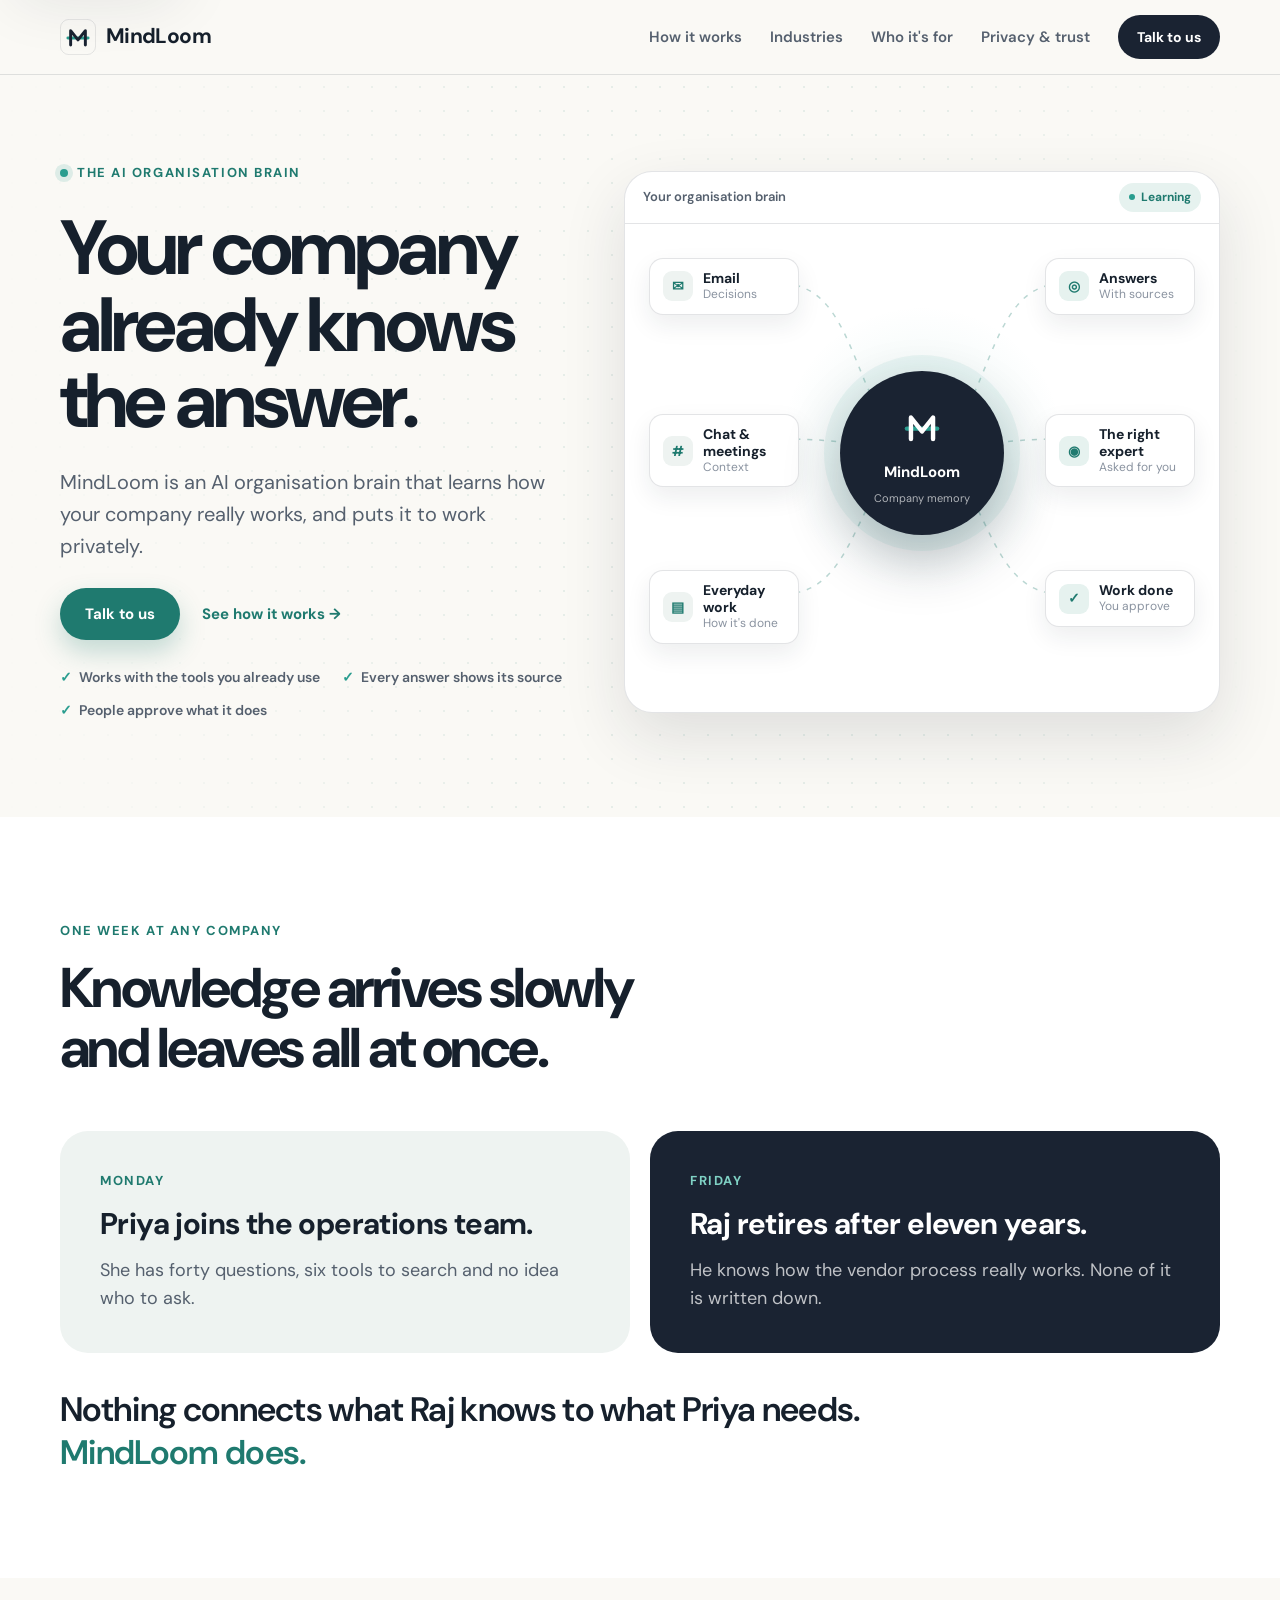
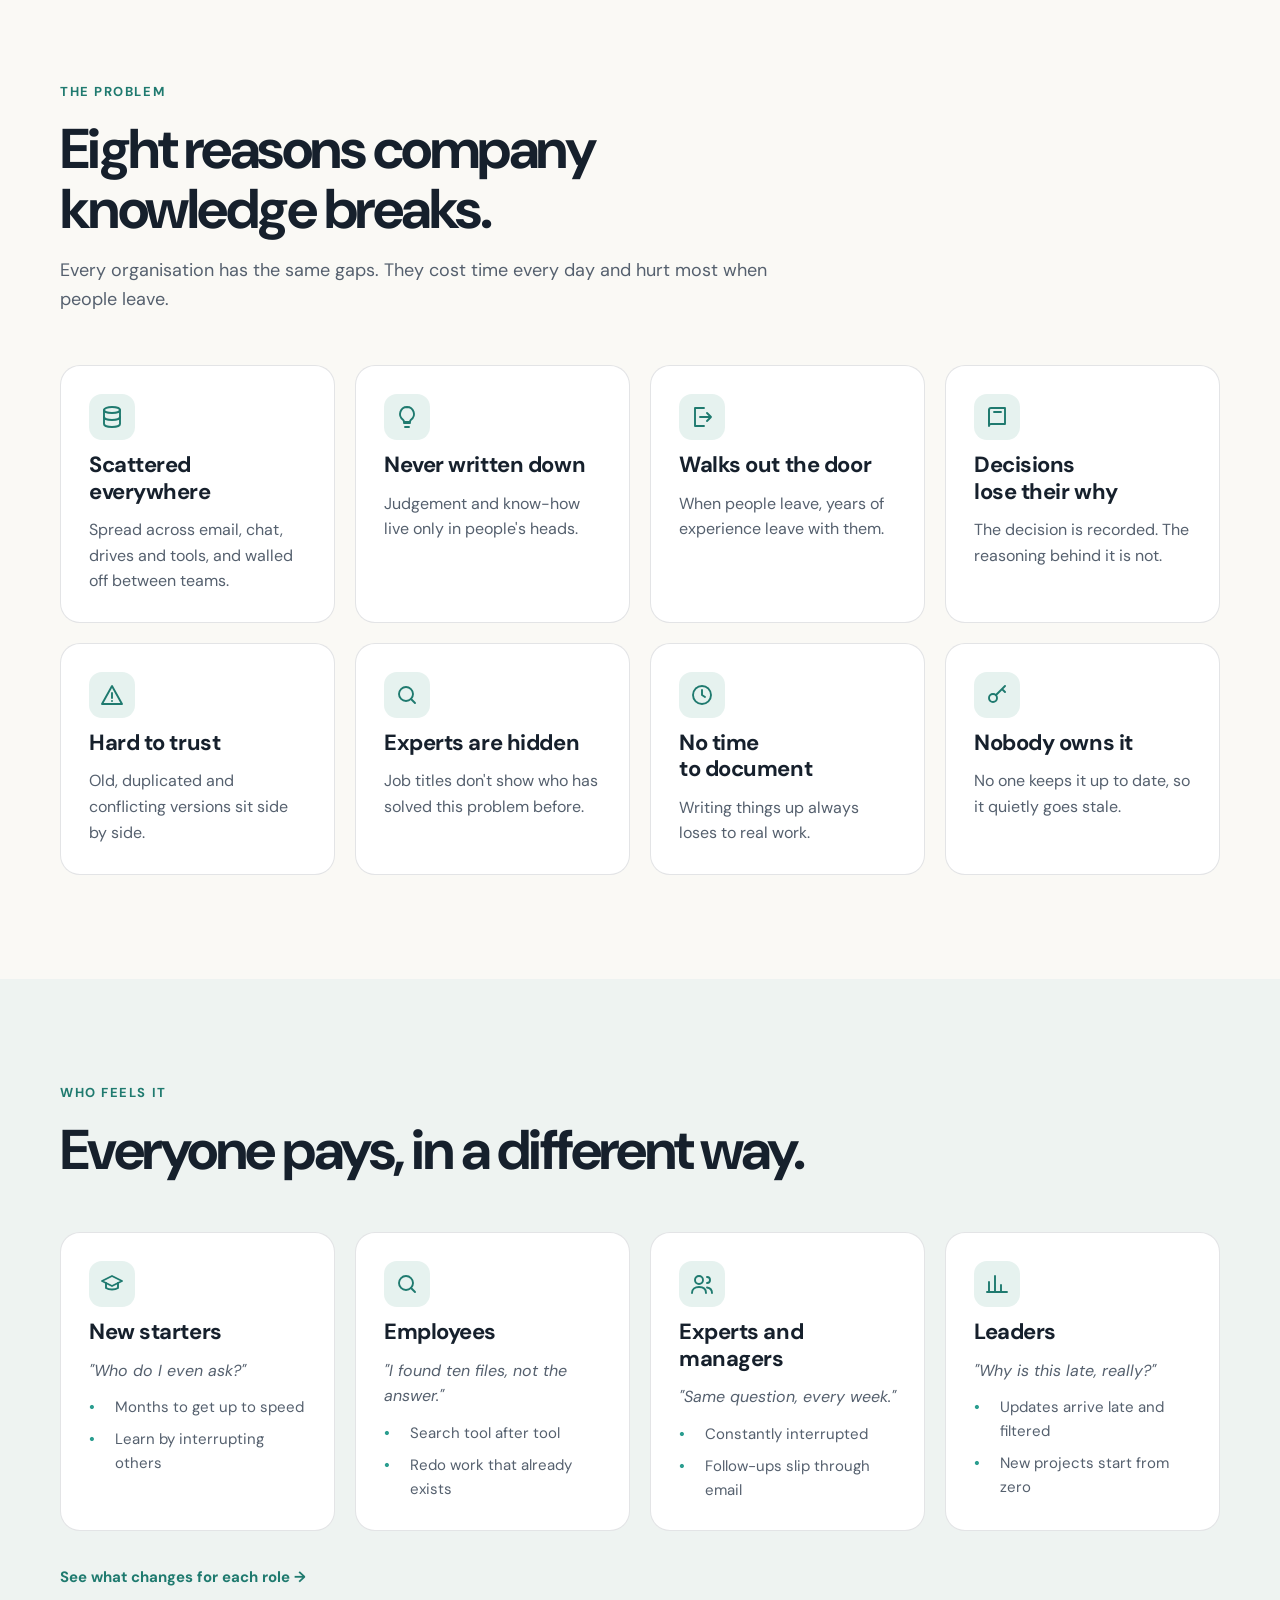
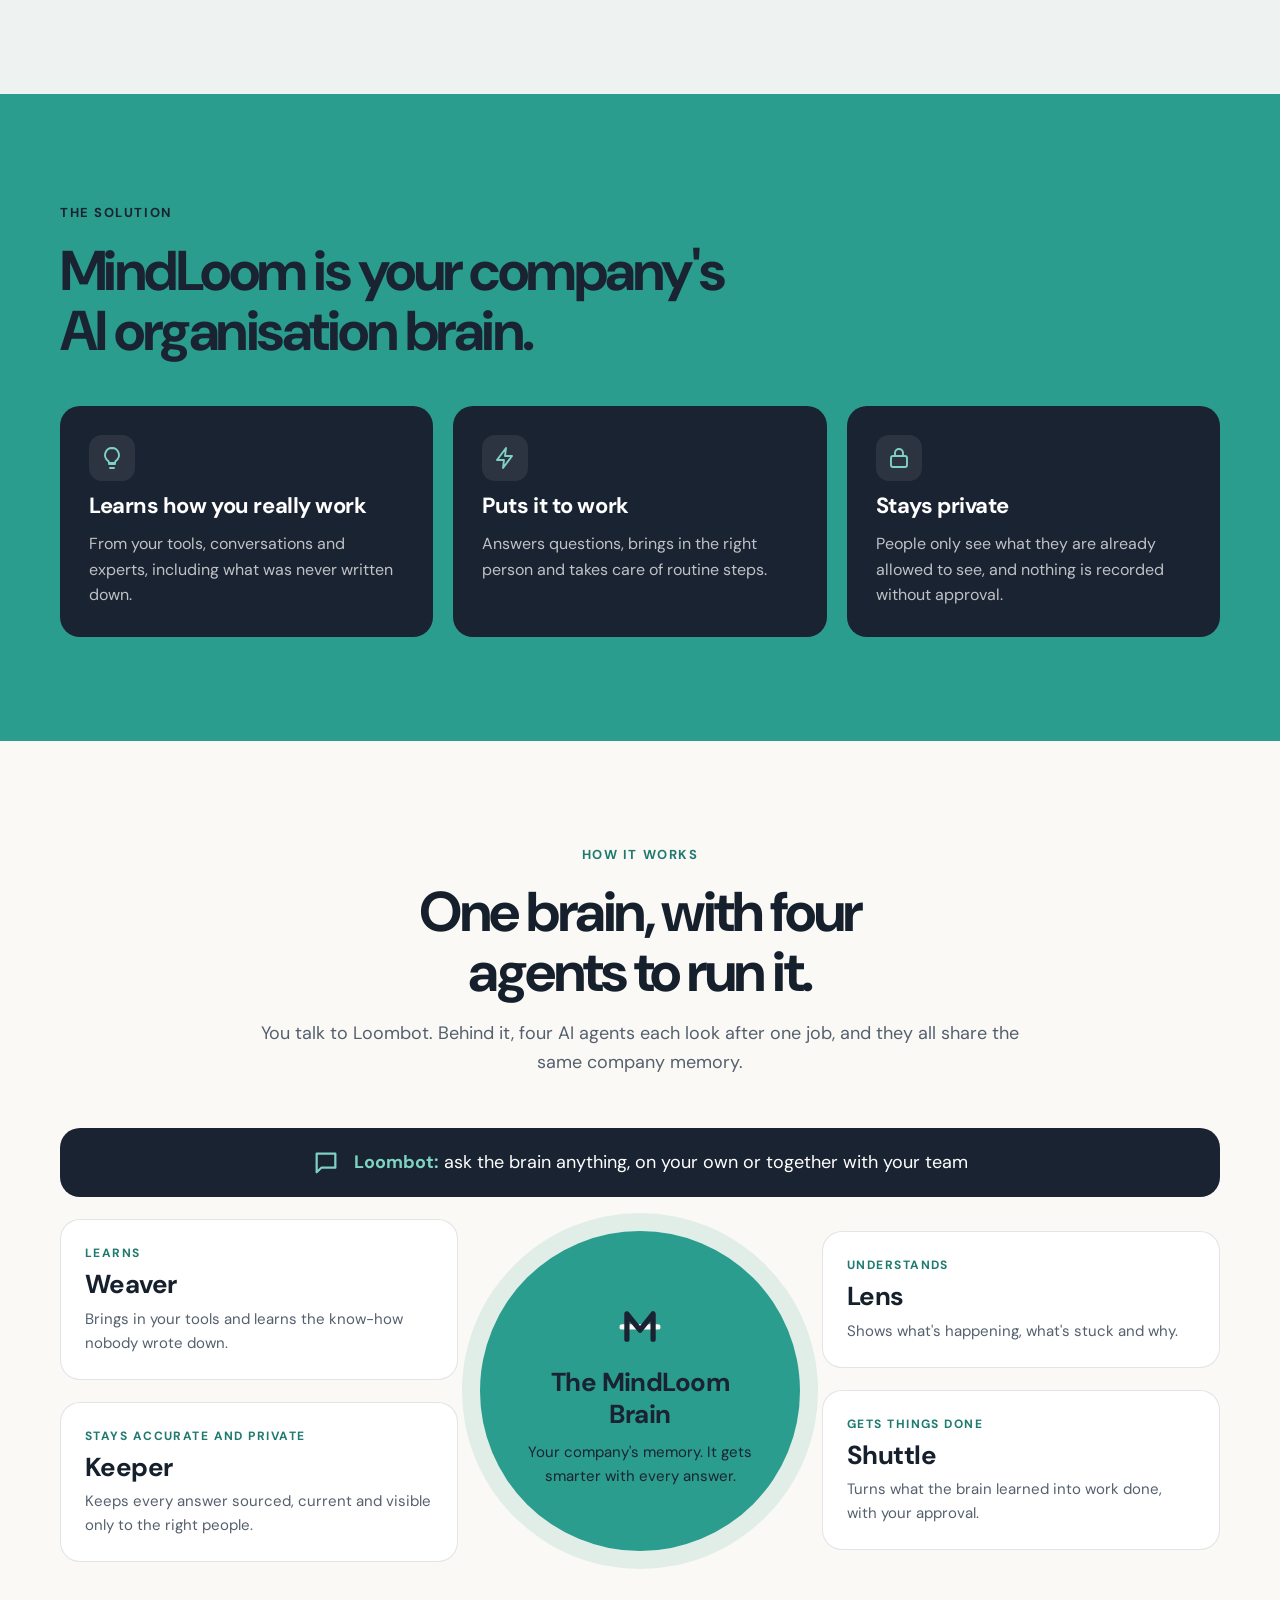
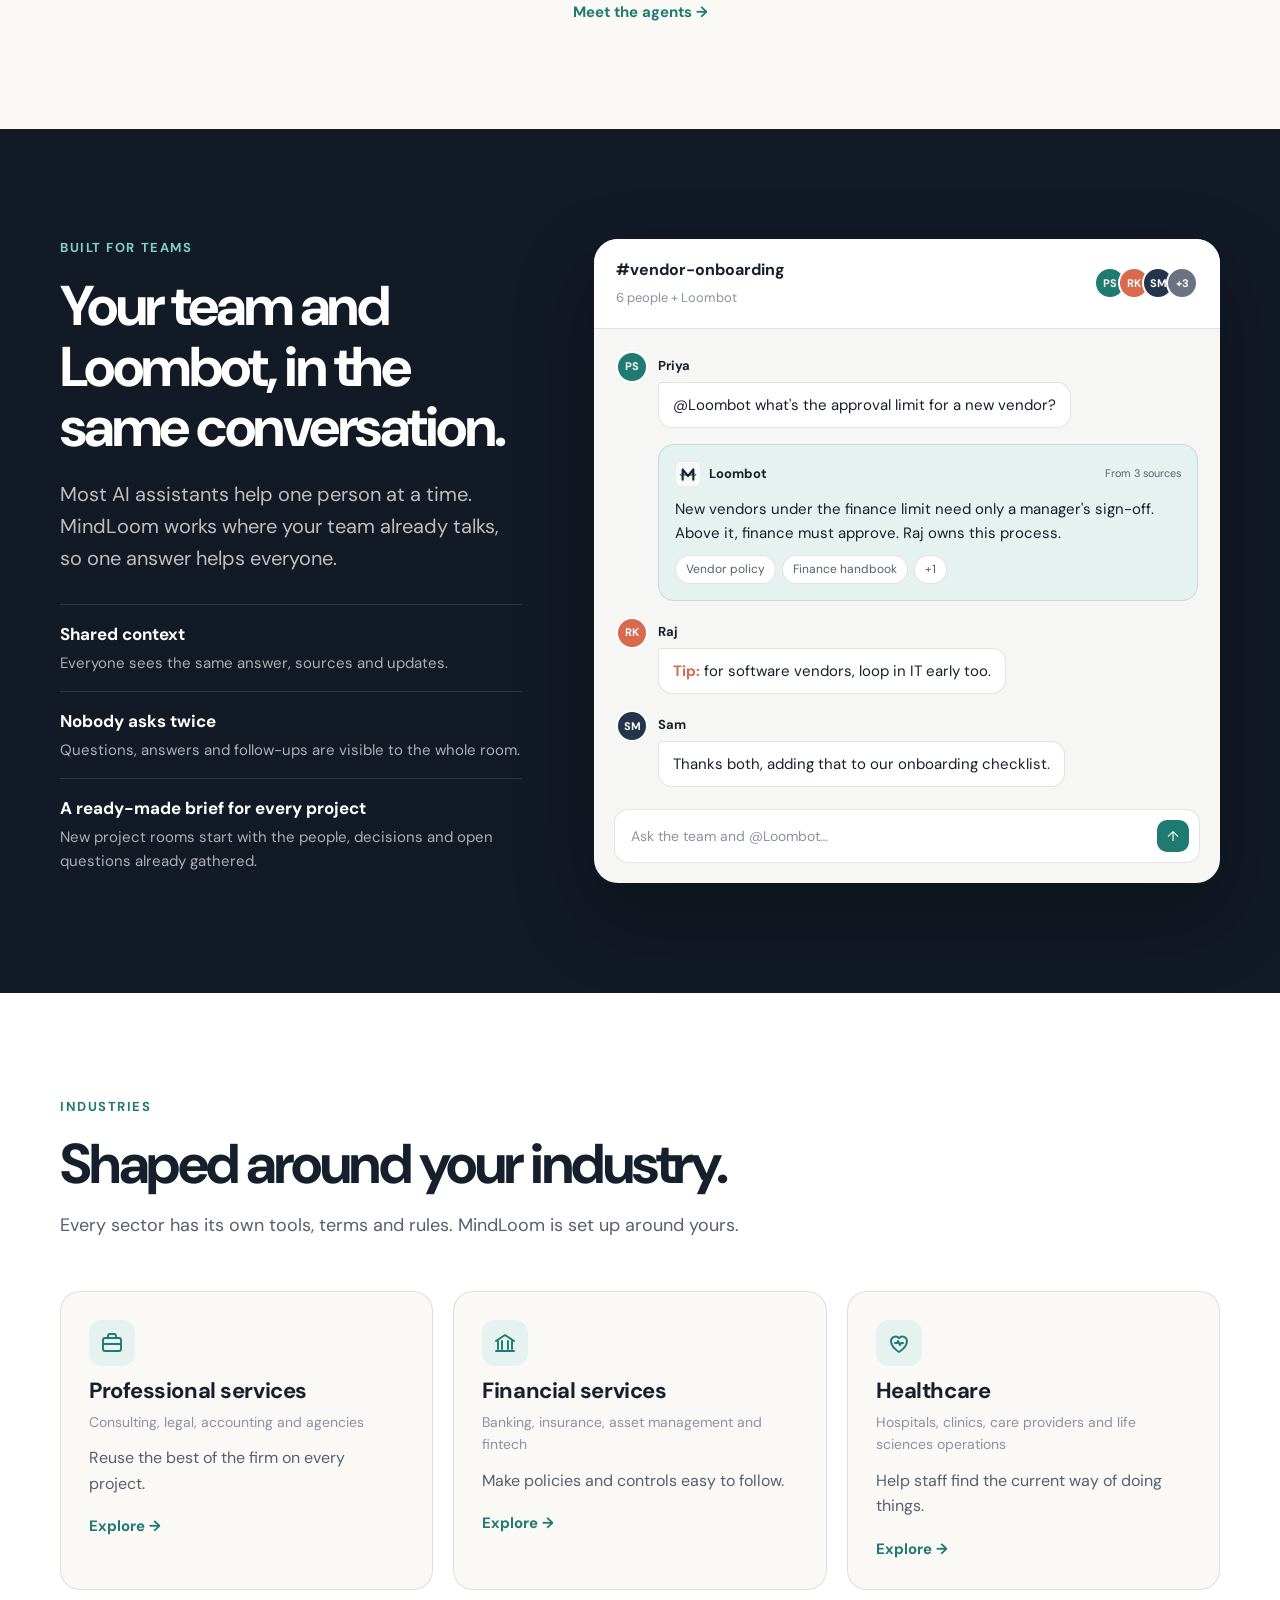
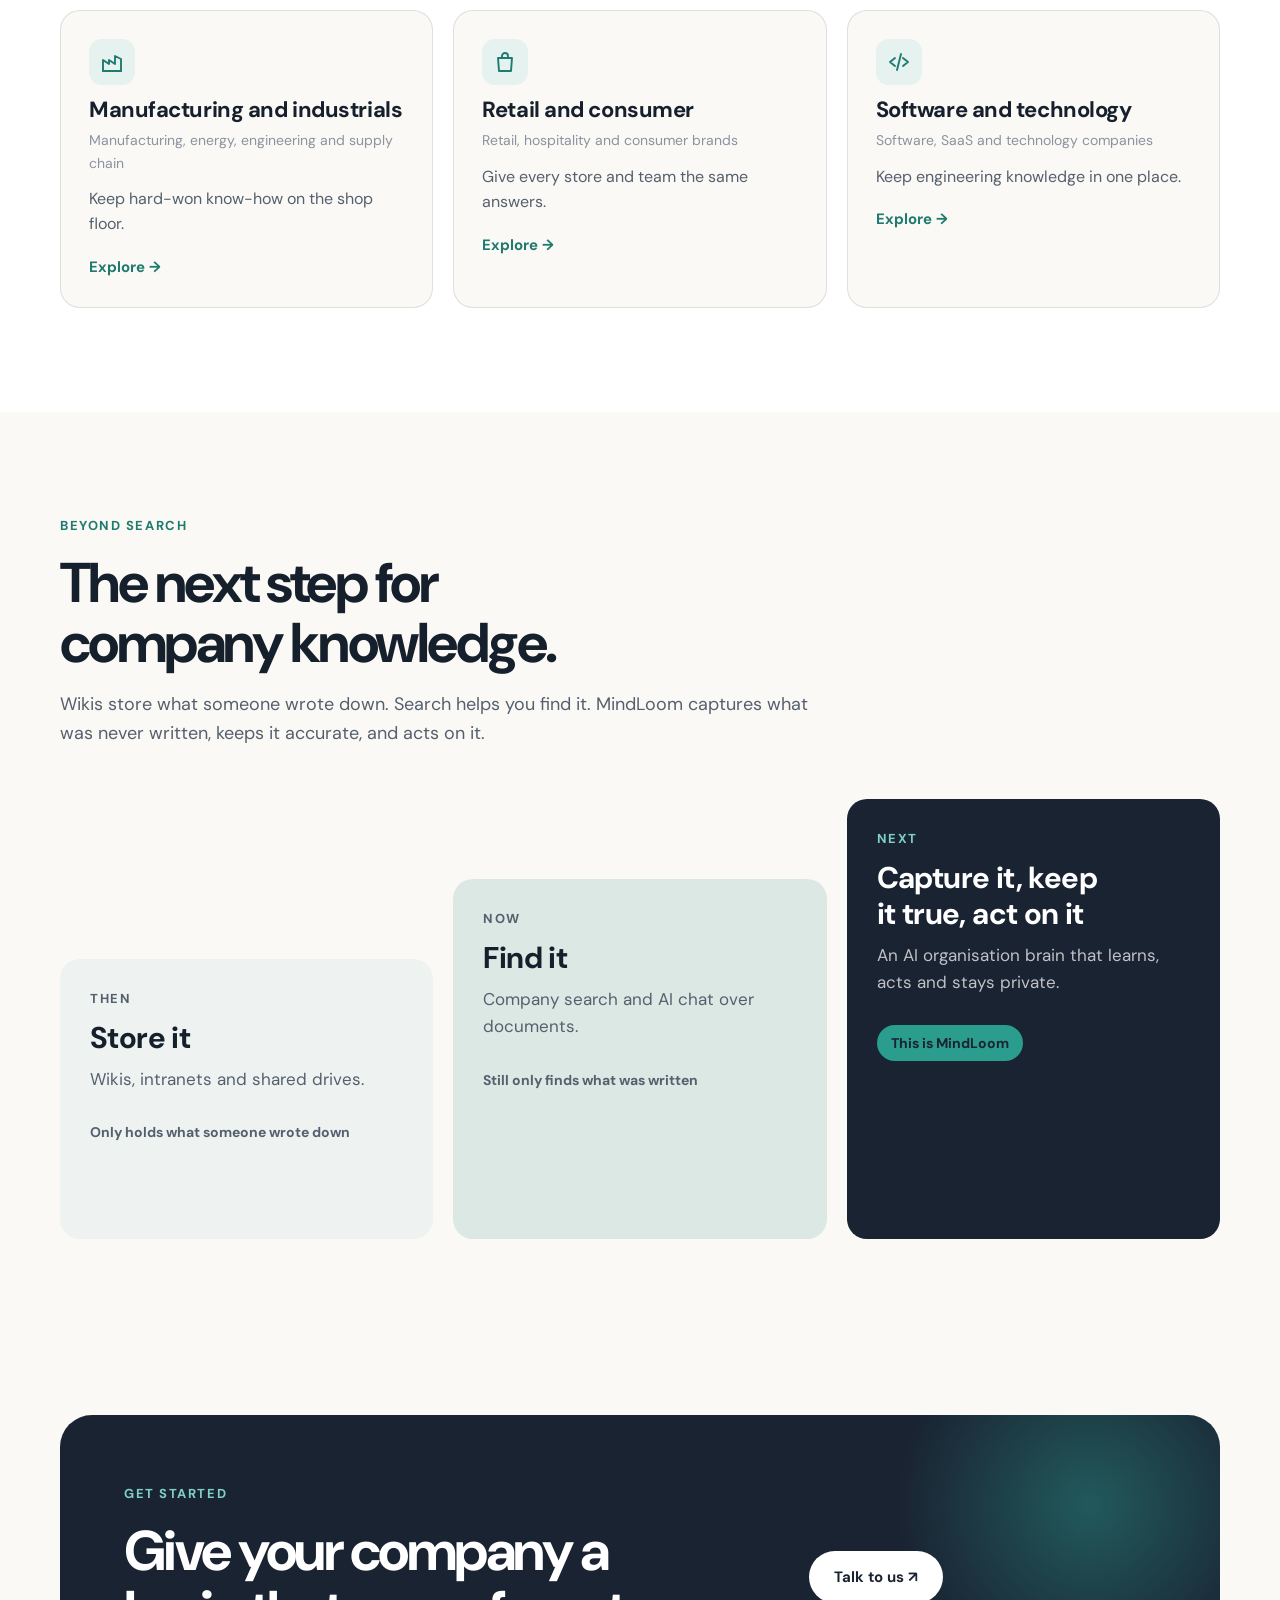
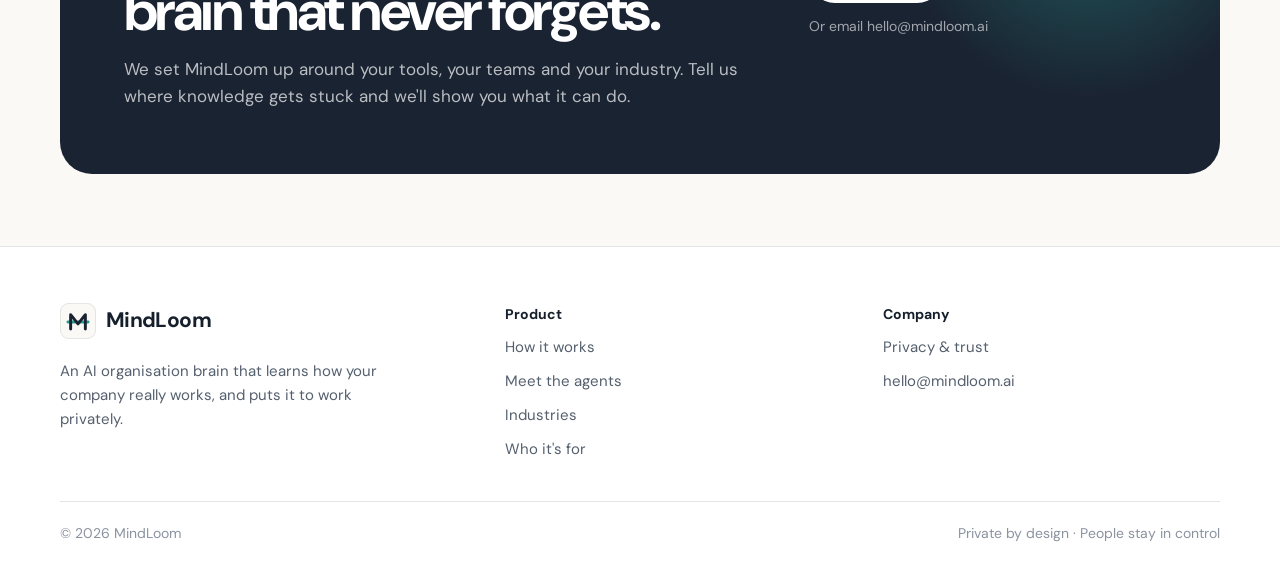
==== commit 70344edb: "Add industry pages Add an Industries overview page and a page for each sector: professional services" ====
--- a/index.html
+++ b/index.html
@@ -20,6 +20,7 @@
       <a class="brand" href="index.html" aria-label="MindLoom home"><img class="brand-mark" src="assets/logo.svg" alt="" width="36" height="36" /><span>MindLoom</span></a>
       <nav class="desktop-nav" aria-label="Main">
         <a href="how-it-works.html">How it works</a>
+        <a href="industries.html">Industries</a>
         <a href="who-its-for.html">Who it's for</a>
         <a href="privacy.html">Privacy &amp; trust</a>
       </nav>
@@ -28,6 +29,7 @@
     </div>
     <nav class="mobile-nav" id="mobile-menu" aria-label="Mobile">
       <a href="how-it-works.html">How it works</a>
+      <a href="industries.html">Industries</a>
       <a href="who-its-for.html">Who it's for</a>
       <a href="privacy.html">Privacy &amp; trust</a>
       <a class="button button-dark" href="#contact">Talk to us</a>
@@ -205,6 +207,25 @@
       </div>
     </section>
 
+    <!-- Industries -->
+    <section class="section bg-white">
+      <div class="container">
+        <div class="section-head">
+          <span class="eyebrow">Industries</span>
+          <h2>Shaped around your industry.</h2>
+          <p>Every sector has its own tools, terms and rules. MindLoom is set up around yours.</p>
+        </div>
+        <div class="grid-3 reveal">
+          <a class="card industry-card" href="industry-professional-services.html"><span class="card-icon"><svg viewBox="0 0 24 24"><rect x="3" y="7" width="18" height="13" rx="2"/><path d="M8 7V5a2 2 0 0 1 2-2h4a2 2 0 0 1 2 2v2M3 13h18"/></svg></span><h3>Professional services</h3><p class="industry-who">Consulting, legal, accounting and agencies</p><p>Reuse the best of the firm on every project.</p><span class="text-link">Explore →</span></a>
+          <a class="card industry-card" href="industry-financial-services.html"><span class="card-icon"><svg viewBox="0 0 24 24"><path d="M3 10 12 4l9 6"/><path d="M5 10v8M9 10v8M15 10v8M19 10v8M3 20h18"/></svg></span><h3>Financial services</h3><p class="industry-who">Banking, insurance, asset management and fintech</p><p>Make policies and controls easy to follow.</p><span class="text-link">Explore →</span></a>
+          <a class="card industry-card" href="industry-healthcare.html"><span class="card-icon"><svg viewBox="0 0 24 24"><path d="M12 21s-8-4.5-8-11a4.5 4.5 0 0 1 8-2.8A4.5 4.5 0 0 1 20 10c0 6.5-8 11-8 11z"/><path d="M8 12h2l1-2 2 4 1-2h2"/></svg></span><h3>Healthcare</h3><p class="industry-who">Hospitals, clinics, care providers and life sciences operations</p><p>Help staff find the current way of doing things.</p><span class="text-link">Explore →</span></a>
+          <a class="card industry-card" href="industry-manufacturing.html"><span class="card-icon"><svg viewBox="0 0 24 24"><path d="M3 21V10l6 4V10l6 4V6l6 3v12z"/><path d="M3 21h18"/></svg></span><h3>Manufacturing and industrials</h3><p class="industry-who">Manufacturing, energy, engineering and supply chain</p><p>Keep hard-won know-how on the shop floor.</p><span class="text-link">Explore →</span></a>
+          <a class="card industry-card" href="industry-retail.html"><span class="card-icon"><svg viewBox="0 0 24 24"><path d="M5 8h14l-1 13H6z"/><path d="M9 8V6a3 3 0 0 1 6 0v2"/></svg></span><h3>Retail and consumer</h3><p class="industry-who">Retail, hospitality and consumer brands</p><p>Give every store and team the same answers.</p><span class="text-link">Explore →</span></a>
+          <a class="card industry-card" href="industry-technology.html"><span class="card-icon"><svg viewBox="0 0 24 24"><path d="m8 8-5 4 5 4M16 8l5 4-5 4M14 4l-4 16"/></svg></span><h3>Software and technology</h3><p class="industry-who">Software, SaaS and technology companies</p><p>Keep engineering knowledge in one place.</p><span class="text-link">Explore →</span></a>
+        </div>
+      </div>
+    </section>
+
     <!-- Beyond search -->
     <section class="section">
       <div class="container">
@@ -243,7 +264,7 @@
     <div class="container">
       <div class="footer-grid">
         <div><a class="brand" href="index.html"><img class="brand-mark" src="assets/logo.svg" alt="" width="36" height="36" /><span>MindLoom</span></a><p>An AI organisation brain that learns how your company really works, and puts it to work privately.</p></div>
-        <div class="footer-links"><b>Product</b><a href="how-it-works.html">How it works</a><a href="how-it-works.html#agents">Meet the agents</a><a href="who-its-for.html">Who it's for</a></div>
+        <div class="footer-links"><b>Product</b><a href="how-it-works.html">How it works</a><a href="how-it-works.html#agents">Meet the agents</a><a href="industries.html">Industries</a><a href="who-its-for.html">Who it's for</a></div>
         <div class="footer-links"><b>Company</b><a href="privacy.html">Privacy &amp; trust</a><a href="mailto:hello@mindloom.ai">hello@mindloom.ai</a></div>
       </div>
       <div class="footer-meta"><span>© <span data-year></span> MindLoom</span><span>Private by design · People stay in control</span></div>
--- a/assets/styles.css
+++ b/assets/styles.css
@@ -279,15 +279,7 @@
 .compare-row small { display: block; font-size: 12px; font-weight: 700; letter-spacing: .1em; text-transform: uppercase; margin-bottom: 6px; color: var(--soft); }
 .compare-after small { color: var(--teal-dark); }
 
-/* Industries */
-.industry { border: 1px solid var(--line); border-radius: var(--radius-lg); background: var(--white); overflow: hidden; }
-.industry-tabs { display: grid; grid-template-columns: repeat(4, 1fr); gap: 6px; padding: 8px; background: var(--mist); border-bottom: 1px solid var(--line); }
-.industry-tab { border: 0; background: transparent; padding: 14px 10px; border-radius: 12px; color: var(--muted); font-size: 15px; font-weight: 700; }
-.industry-tab[aria-selected="true"] { background: var(--white); color: var(--teal-dark); box-shadow: 0 4px 14px rgba(26, 35, 50, .08); }
-.industry-panel { padding: 48px; display: grid; grid-template-columns: 1fr 1fr; gap: 48px; align-items: center; }
-.industry-panel .kicker { font-size: 13px; font-weight: 700; letter-spacing: .12em; color: var(--teal-dark); text-transform: uppercase; }
-.industry-panel h3 { font-size: 36px; margin: 12px 0; }
-.industry-panel p { color: var(--muted); }
+/* Industry outcomes and example answers */
 .outcomes { display: flex; flex-wrap: wrap; gap: 8px; margin-top: 22px; }
 .outcomes span { padding: 7px 12px; border-radius: 999px; background: var(--teal-wash); color: var(--teal-dark); font-size: 14px; font-weight: 600; }
 .example { background: var(--mist); border-radius: 20px; padding: 28px; display: grid; gap: 14px; }
@@ -332,6 +324,17 @@
 .footer-links a { color: var(--muted); font-size: 15px; text-decoration: none; }
 .footer-links a:hover { color: var(--ink); }
 .footer-meta { margin-top: 40px; padding-top: 20px; border-top: 1px solid var(--line); display: flex; flex-wrap: wrap; justify-content: space-between; gap: 12px; color: var(--soft); font-size: 14px; }
+
+/* Industry pages */
+a.industry-card { text-decoration: none; transition: transform .2s, box-shadow .2s; }
+a.industry-card:hover { transform: translateY(-3px); box-shadow: var(--shadow); }
+.industry-card .industry-who { color: var(--soft); font-size: 14px; margin-top: -6px; }
+.industry-card .text-link { margin-top: 6px; }
+.agent-tag { display: inline-block; font-size: 12px; font-weight: 700; letter-spacing: .1em; text-transform: uppercase; color: var(--teal-dark); margin-bottom: 4px; }
+.small-note { margin-top: 24px; color: var(--muted); font-size: 15px; }
+.example-label { font-size: 12px; font-weight: 700; letter-spacing: .12em; text-transform: uppercase; color: var(--soft); }
+.example-foot { font-size: 13px; color: var(--muted); }
+.page-hero .example { box-shadow: var(--shadow); }
 
 /* Reveal on scroll: content is visible by default, animation only adds polish */
 .reveal { transition: opacity .6s ease, transform .6s ease; }
@@ -347,7 +350,6 @@
   .brain-disc { grid-column: 1 / -1; grid-row: 1; max-width: 320px; justify-self: center; }
   .capture { grid-template-columns: 1fr 1fr; }
   .cta { grid-template-columns: 1fr; padding: 48px; }
-  .industry-panel { grid-template-columns: 1fr; }
   .compare-row { grid-template-columns: 180px 1fr 1fr; }
 }
 
@@ -376,10 +378,7 @@
   .brain-core small { display: none; }
   .bot, .update { margin-left: 0; }
   .compare-row { grid-template-columns: 1fr; gap: 8px; }
-  .industry-tabs { grid-template-columns: 1fr 1fr; }
-  .industry-panel { padding: 26px; }
-  .industry-panel h3 { font-size: 28px; }
-  .cta { padding: 36px 24px; border-radius: 24px; }
+    .cta { padding: 36px 24px; border-radius: 24px; }
   .loombot-bar { flex-direction: column; font-size: 16px; }
   .trust-item { grid-template-columns: 1fr; gap: 12px; }
 }
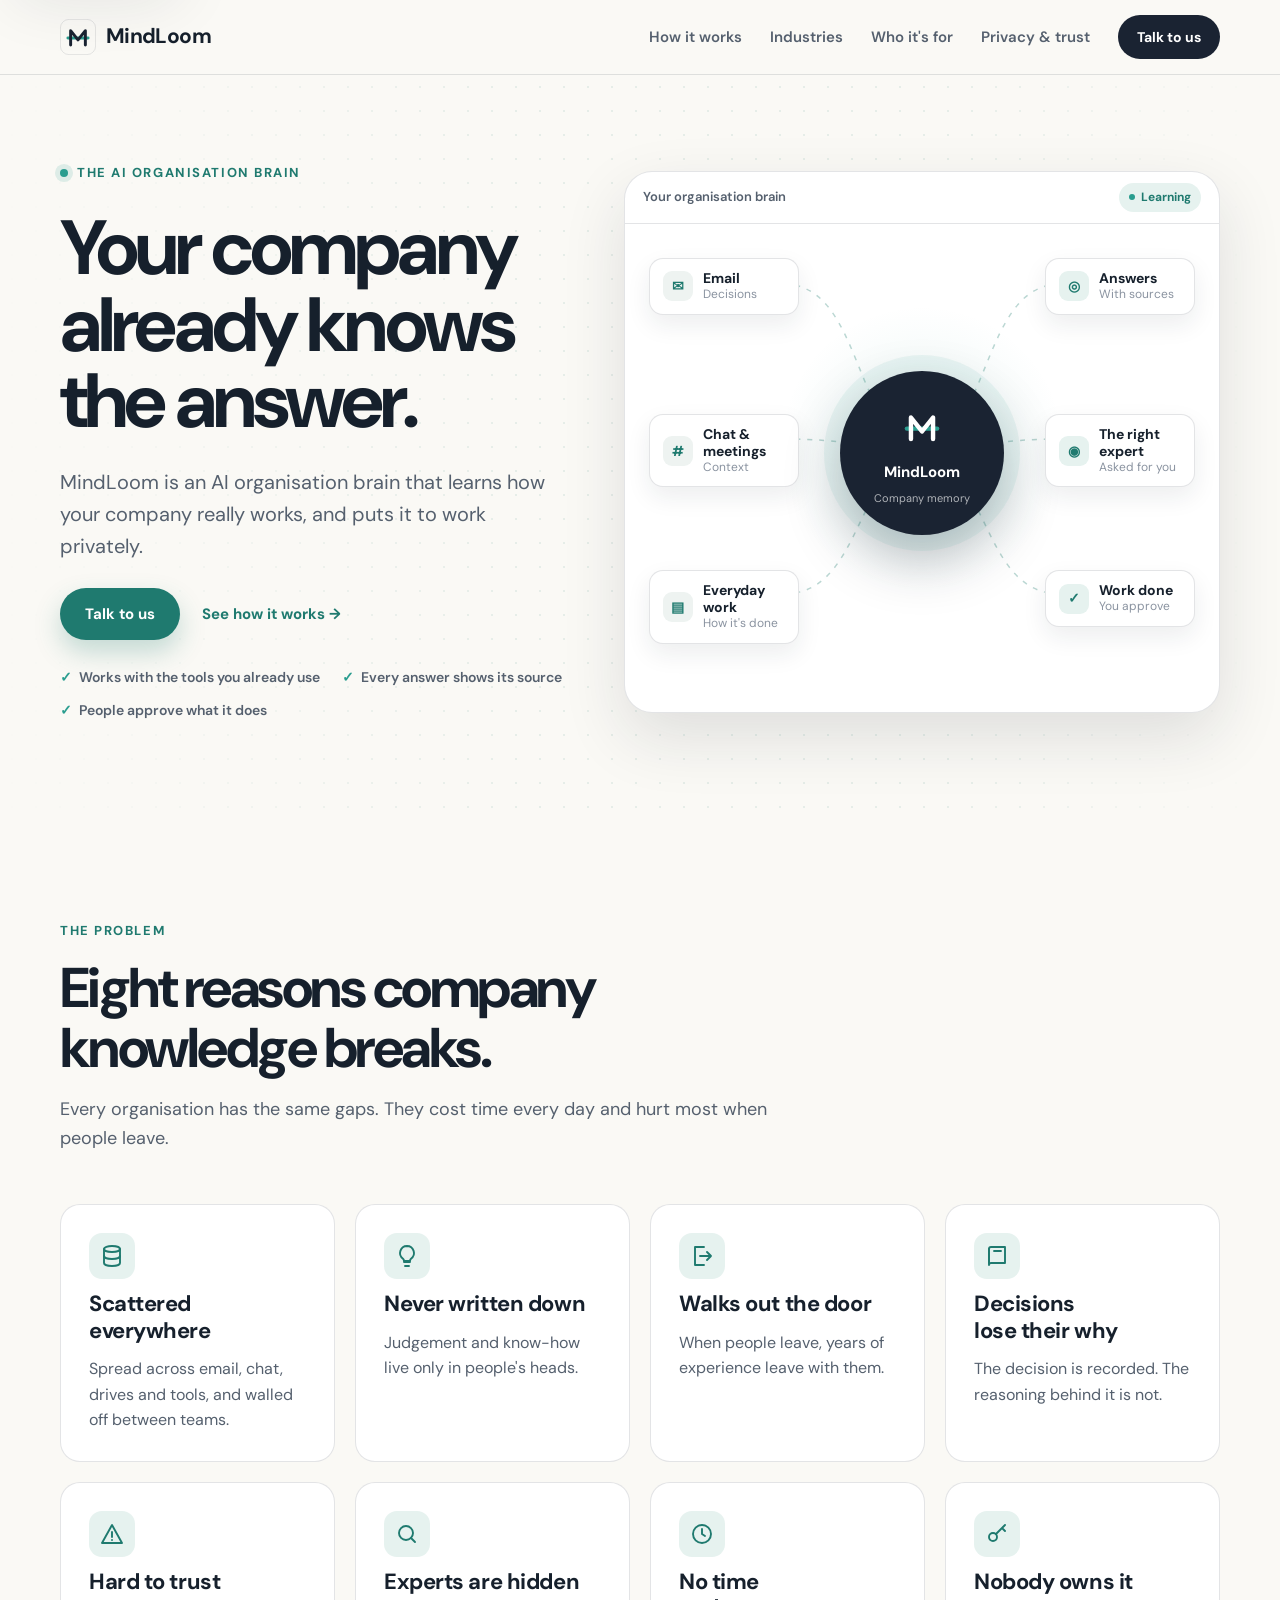
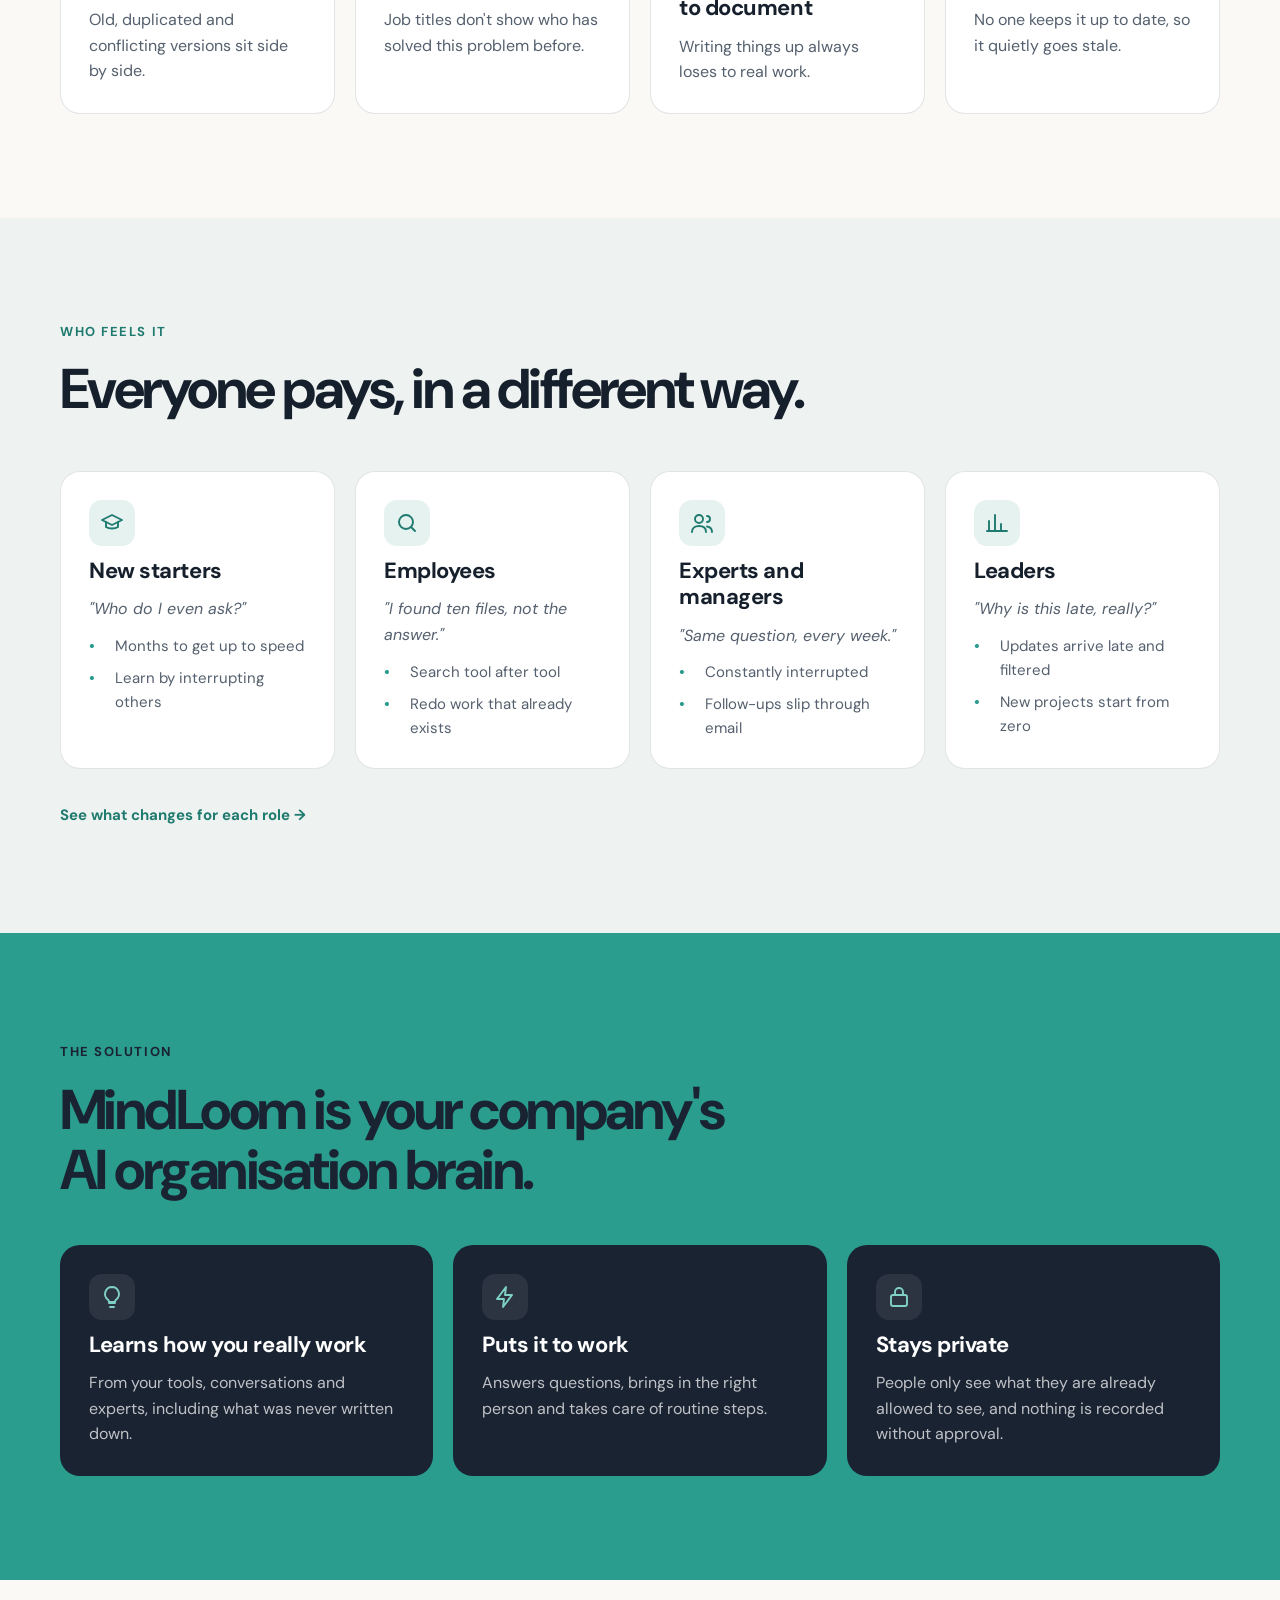
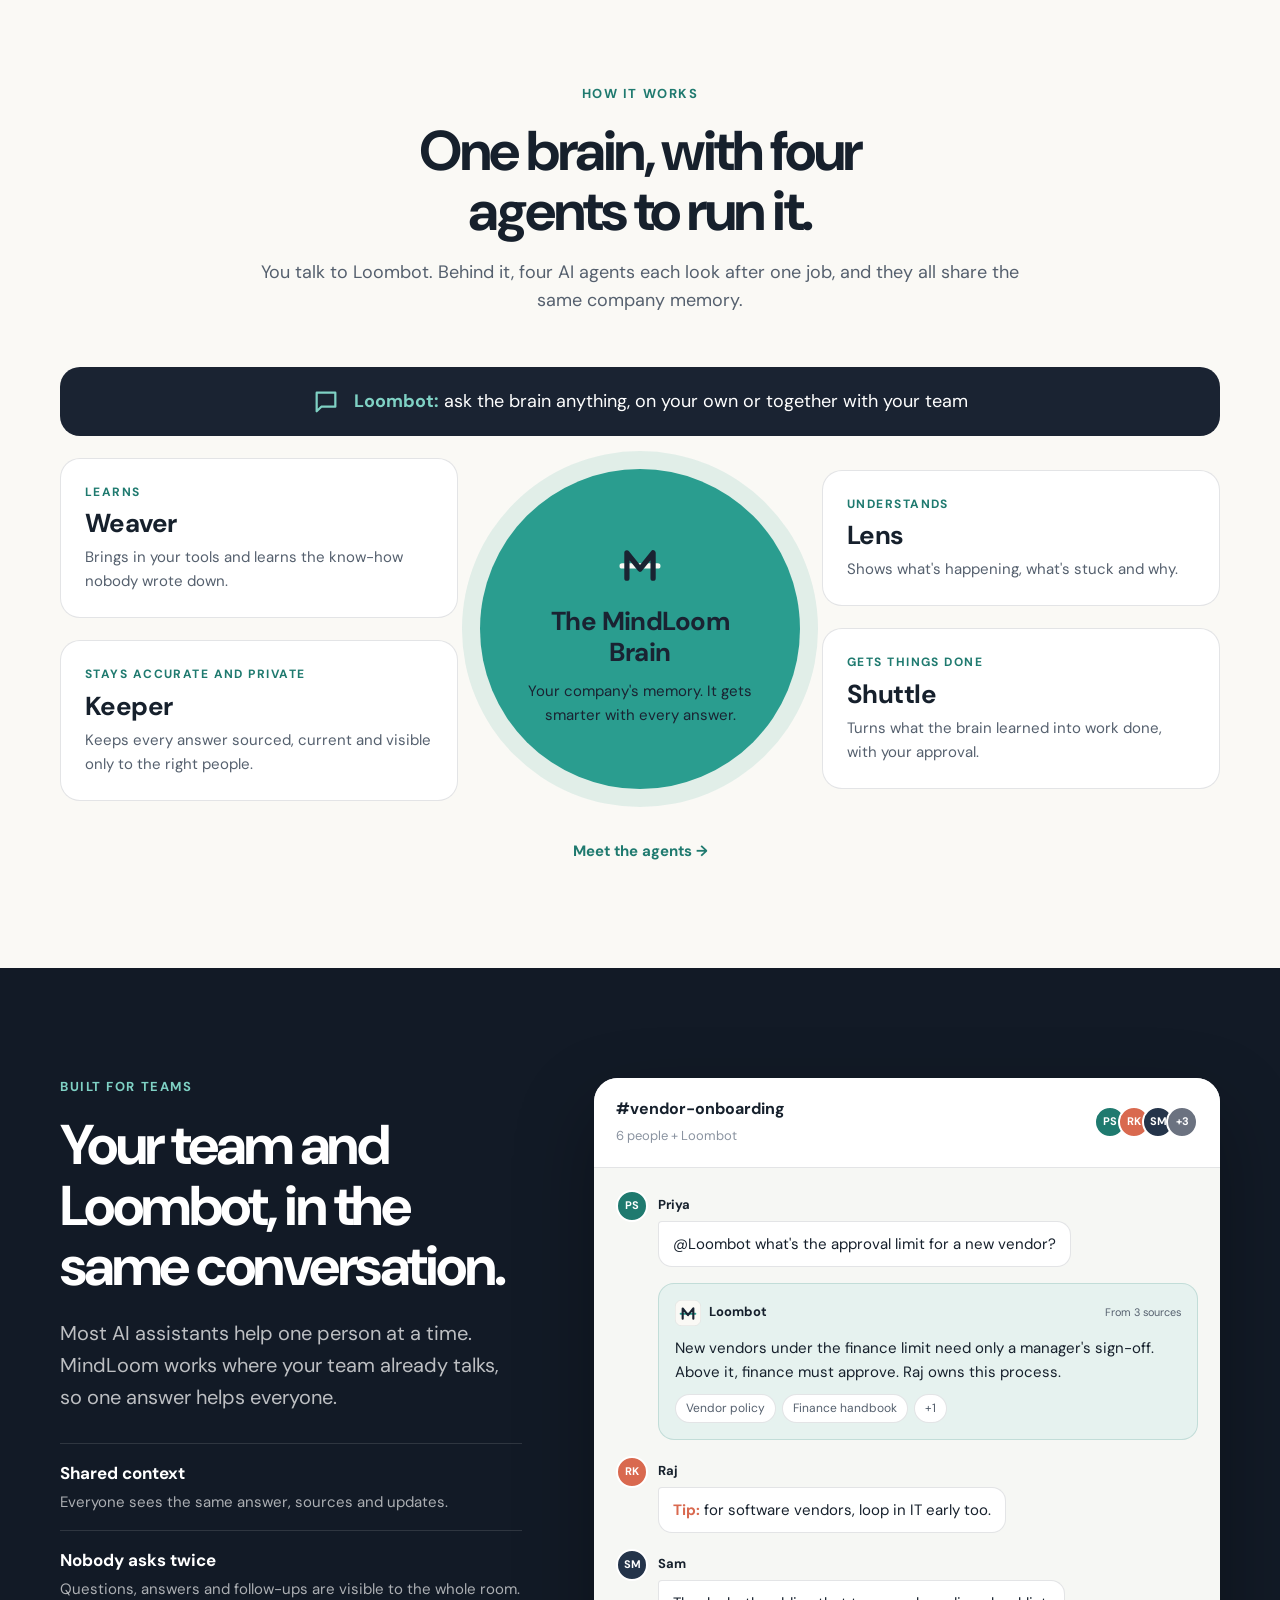
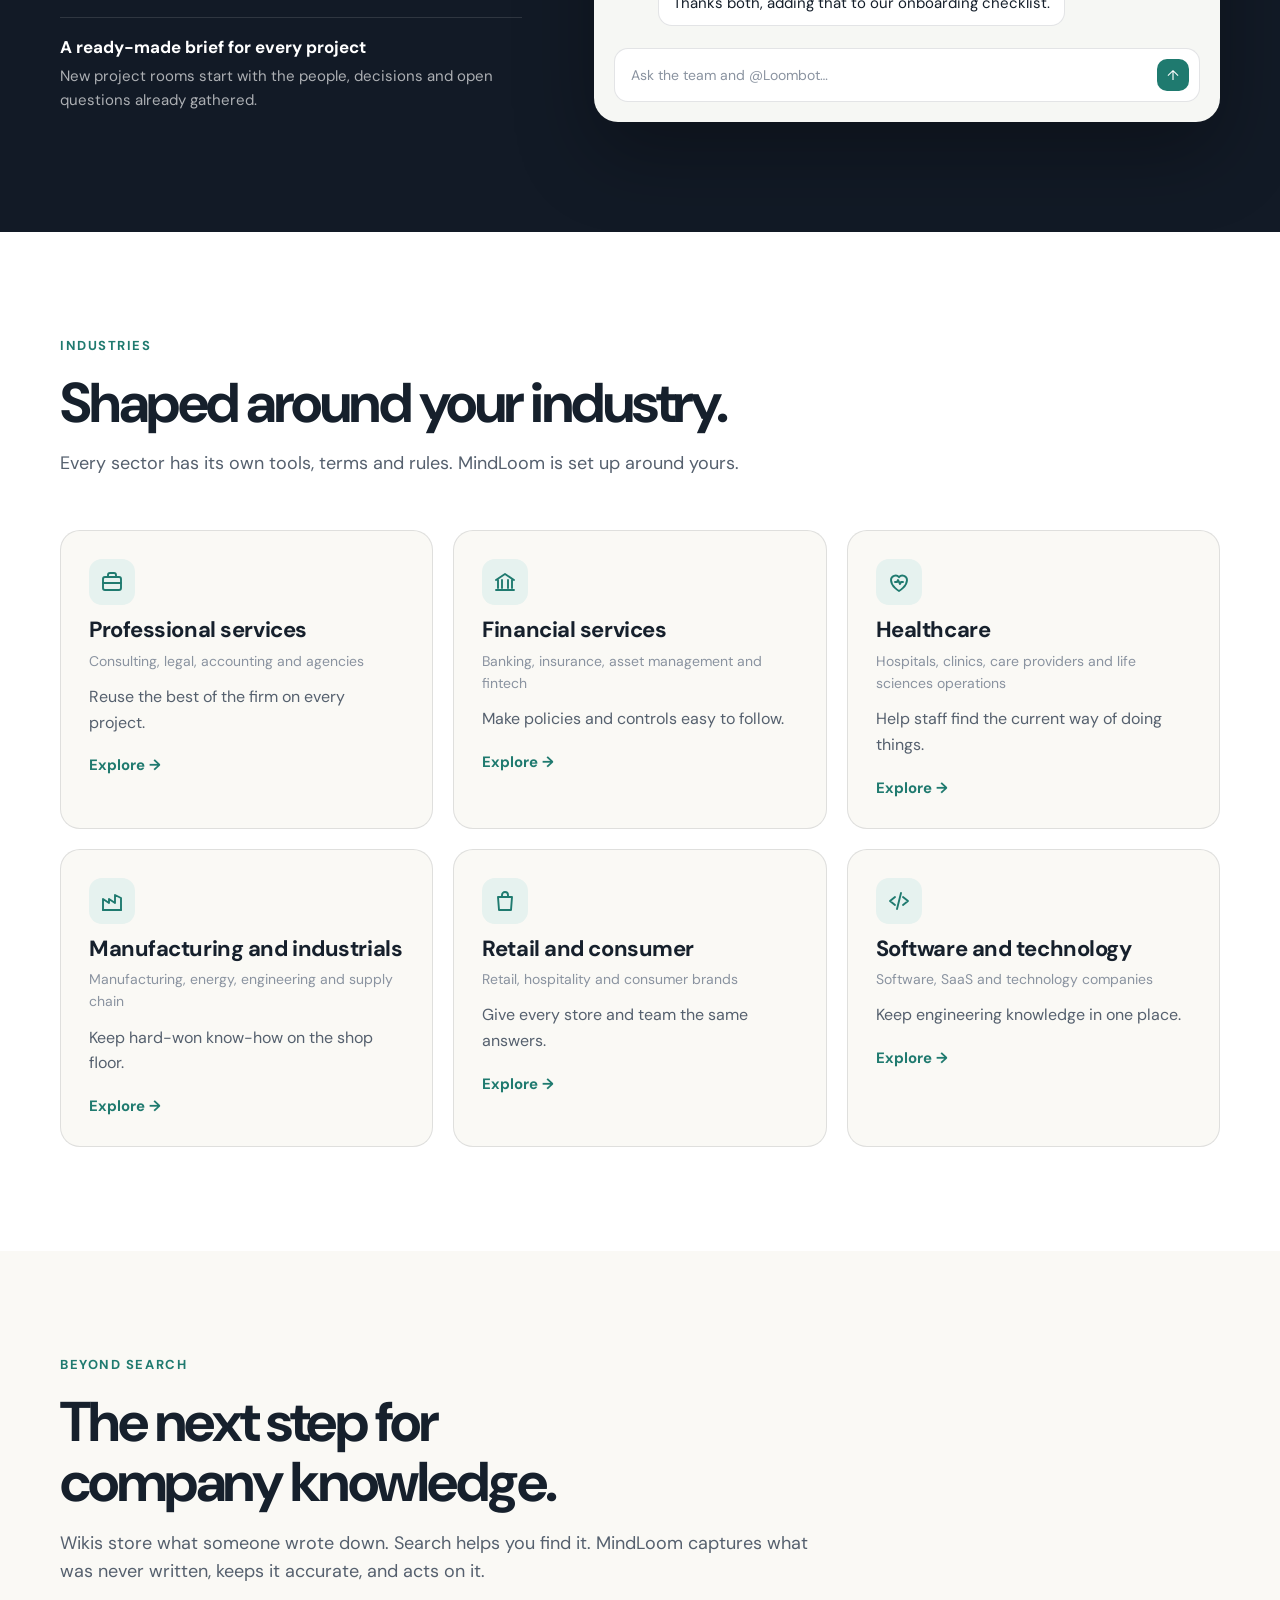
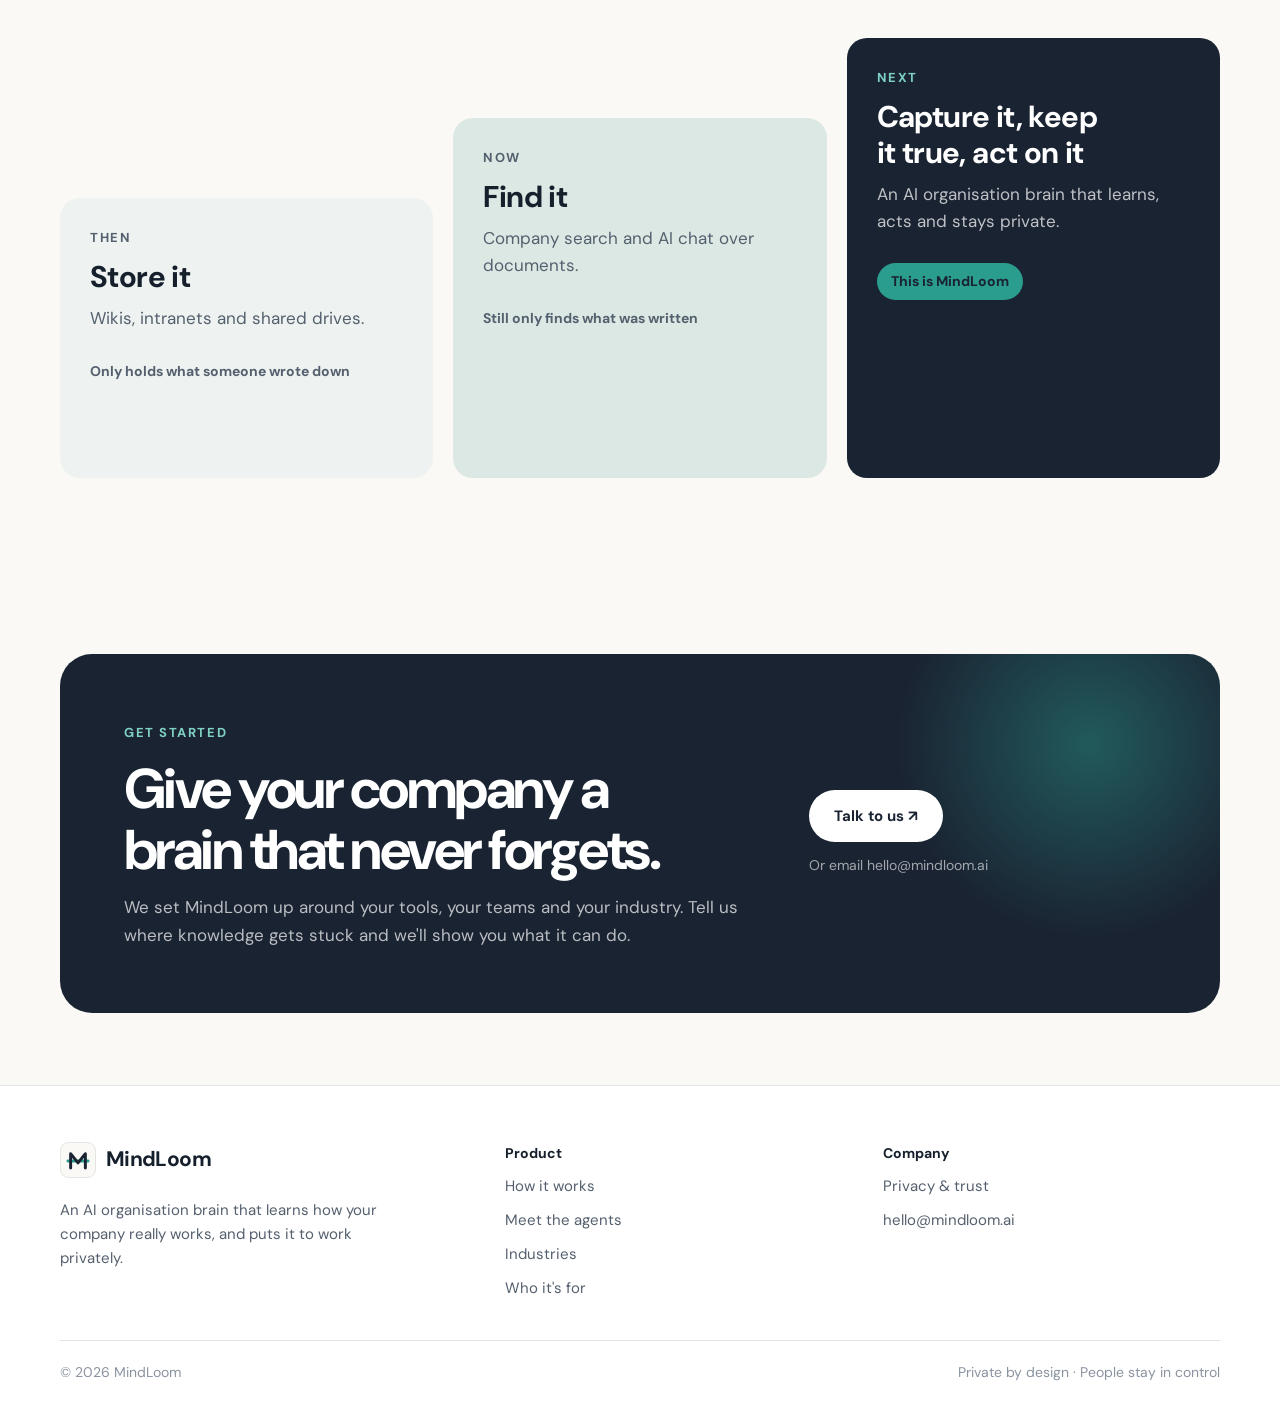
==== commit 77066bf3: "Remove the Priya and Raj story from the site Drop the 'one week at any company' section from the hom" ====
--- a/index.html
+++ b/index.html
@@ -73,29 +73,6 @@
       </div>
     </section>
 
-    <!-- Story -->
-    <section class="section bg-white">
-      <div class="container">
-        <div class="section-head">
-          <span class="eyebrow">One week at any company</span>
-          <h2>Knowledge arrives slowly and leaves all at once.</h2>
-        </div>
-        <div class="story reveal">
-          <div class="story-card light">
-            <span class="day">Monday</span>
-            <h3>Priya joins the operations team.</h3>
-            <p>She has forty questions, six tools to search and no idea who to ask.</p>
-          </div>
-          <div class="story-card dark">
-            <span class="day">Friday</span>
-            <h3>Raj retires after eleven years.</h3>
-            <p>He knows how the vendor process really works. None of it is written down.</p>
-          </div>
-        </div>
-        <p class="story-punch reveal">Nothing connects what Raj knows to what Priya needs. <span>MindLoom does.</span></p>
-      </div>
-    </section>
-
     <!-- Problem -->
     <section class="section">
       <div class="container">
--- a/assets/styles.css
+++ b/assets/styles.css
@@ -141,19 +141,6 @@
 .ticks { margin: 0; padding: 0; list-style: none; display: grid; gap: 8px; color: var(--muted); font-size: 15px; }
 .ticks li { display: grid; grid-template-columns: 18px 1fr; gap: 8px; }
 .ticks li::before { content: "•"; color: var(--teal); font-weight: 700; }
-
-/* Story */
-.story { display: grid; grid-template-columns: 1fr 1fr; gap: 20px; }
-.story-card { border-radius: var(--radius-lg); padding: 40px; display: grid; gap: 14px; align-content: start; }
-.story-card.light { background: var(--mist); }
-.story-card.dark { background: var(--navy); color: var(--white); }
-.story-card .day { font-size: 13px; font-weight: 700; letter-spacing: .12em; text-transform: uppercase; color: var(--teal-dark); }
-.story-card.dark .day { color: var(--teal-light); }
-.story-card h3 { font-size: 30px; }
-.story-card p { font-size: 18px; color: var(--muted); }
-.story-card.dark p { color: rgba(255, 255, 255, .72); }
-.story-punch { margin-top: 36px; font-size: clamp(24px, 3vw, 34px); font-weight: 600; letter-spacing: -.02em; line-height: 1.25; max-width: 900px; }
-.story-punch span { color: var(--teal-dark); }
 
 /* Promise band */
 .promise { background: var(--teal); color: var(--navy); }
@@ -363,9 +350,8 @@
   .mobile-nav.open { display: flex; }
   .mobile-nav a:not(.button) { padding: 12px; font-weight: 600; text-decoration: none; }
   .lead { font-size: 18px; }
-  .grid-2, .grid-3, .grid-4, .flow, .loop, .story, .stairs, .capture, .agents-row, .footer-grid { grid-template-columns: 1fr; }
+  .grid-2, .grid-3, .grid-4, .flow, .loop, .stairs, .capture, .agents-row, .footer-grid { grid-template-columns: 1fr; }
   .step-1, .step-2, .step-3 { min-height: 0; }
-  .story-card { padding: 30px; }
   .brain-visual { min-height: 0; }
   .brain-canvas { height: 430px; }
   .node { width: 118px; padding: 8px; gap: 7px; }
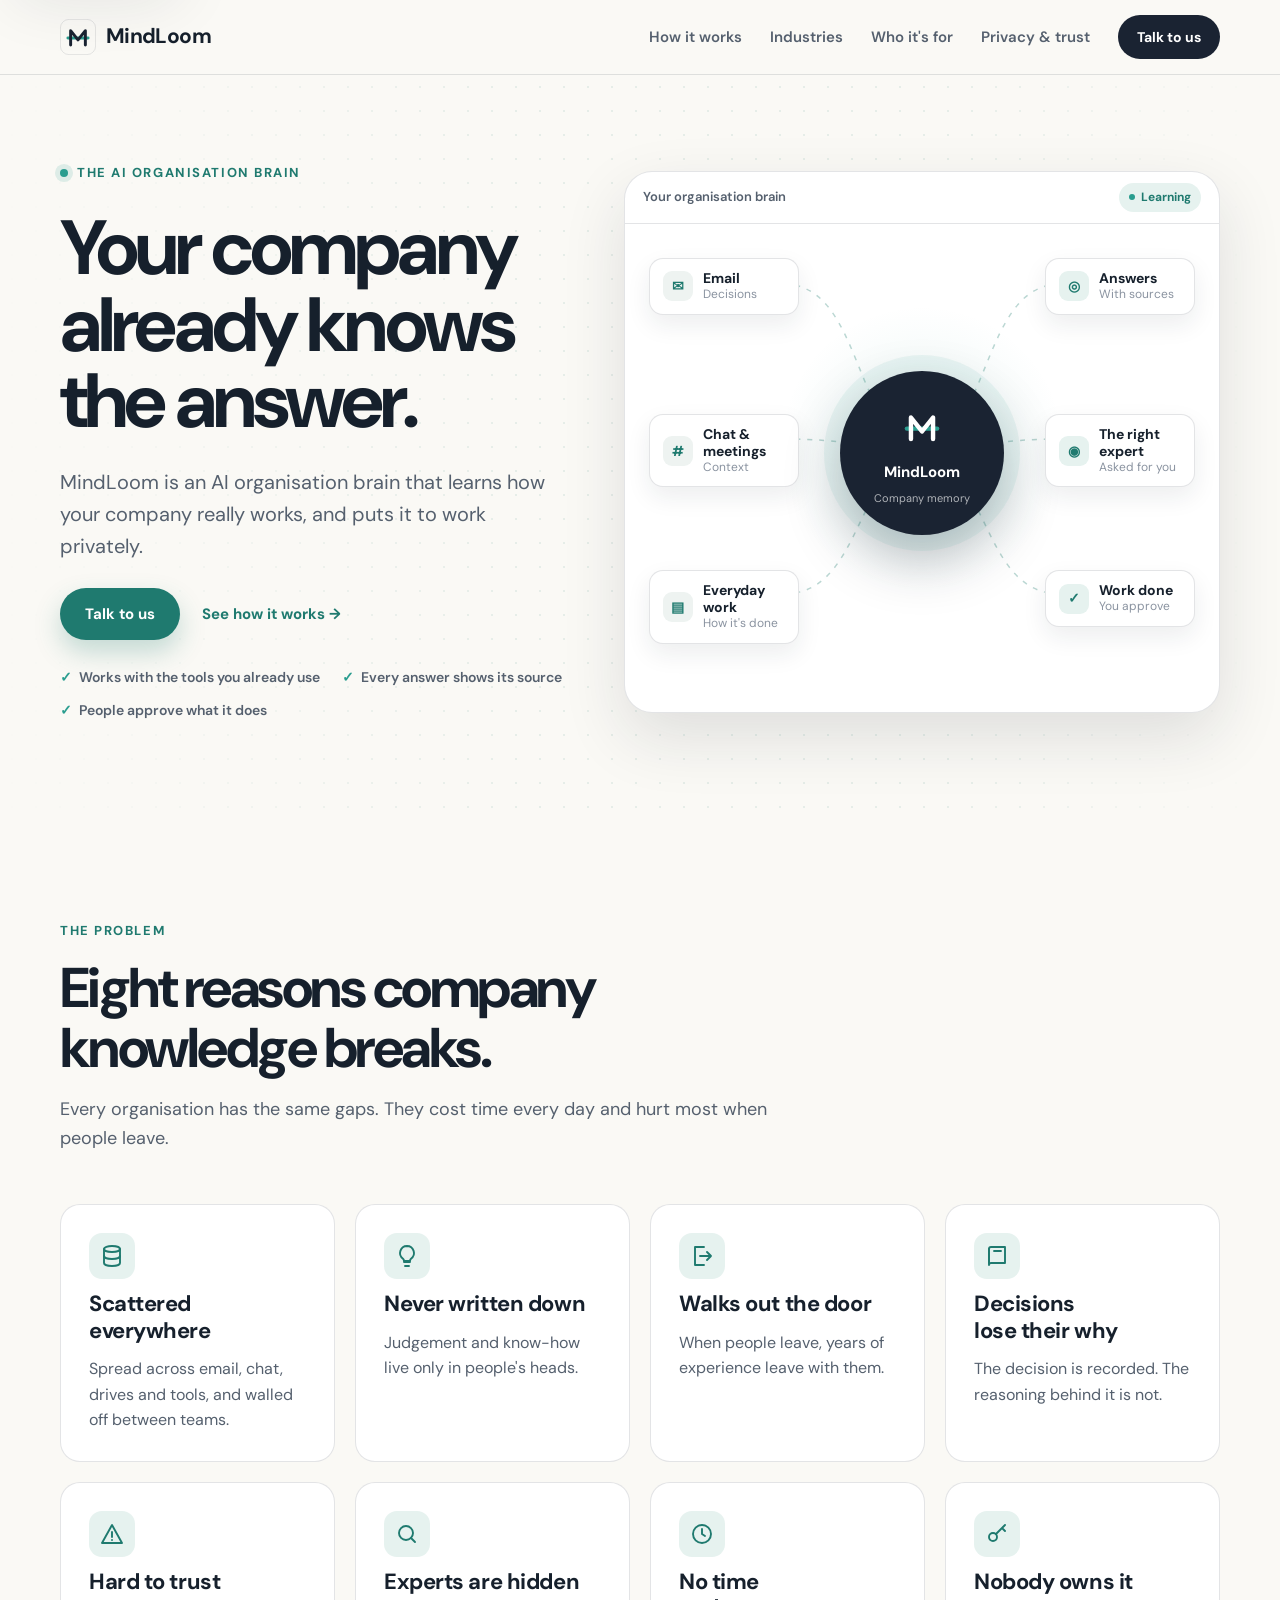
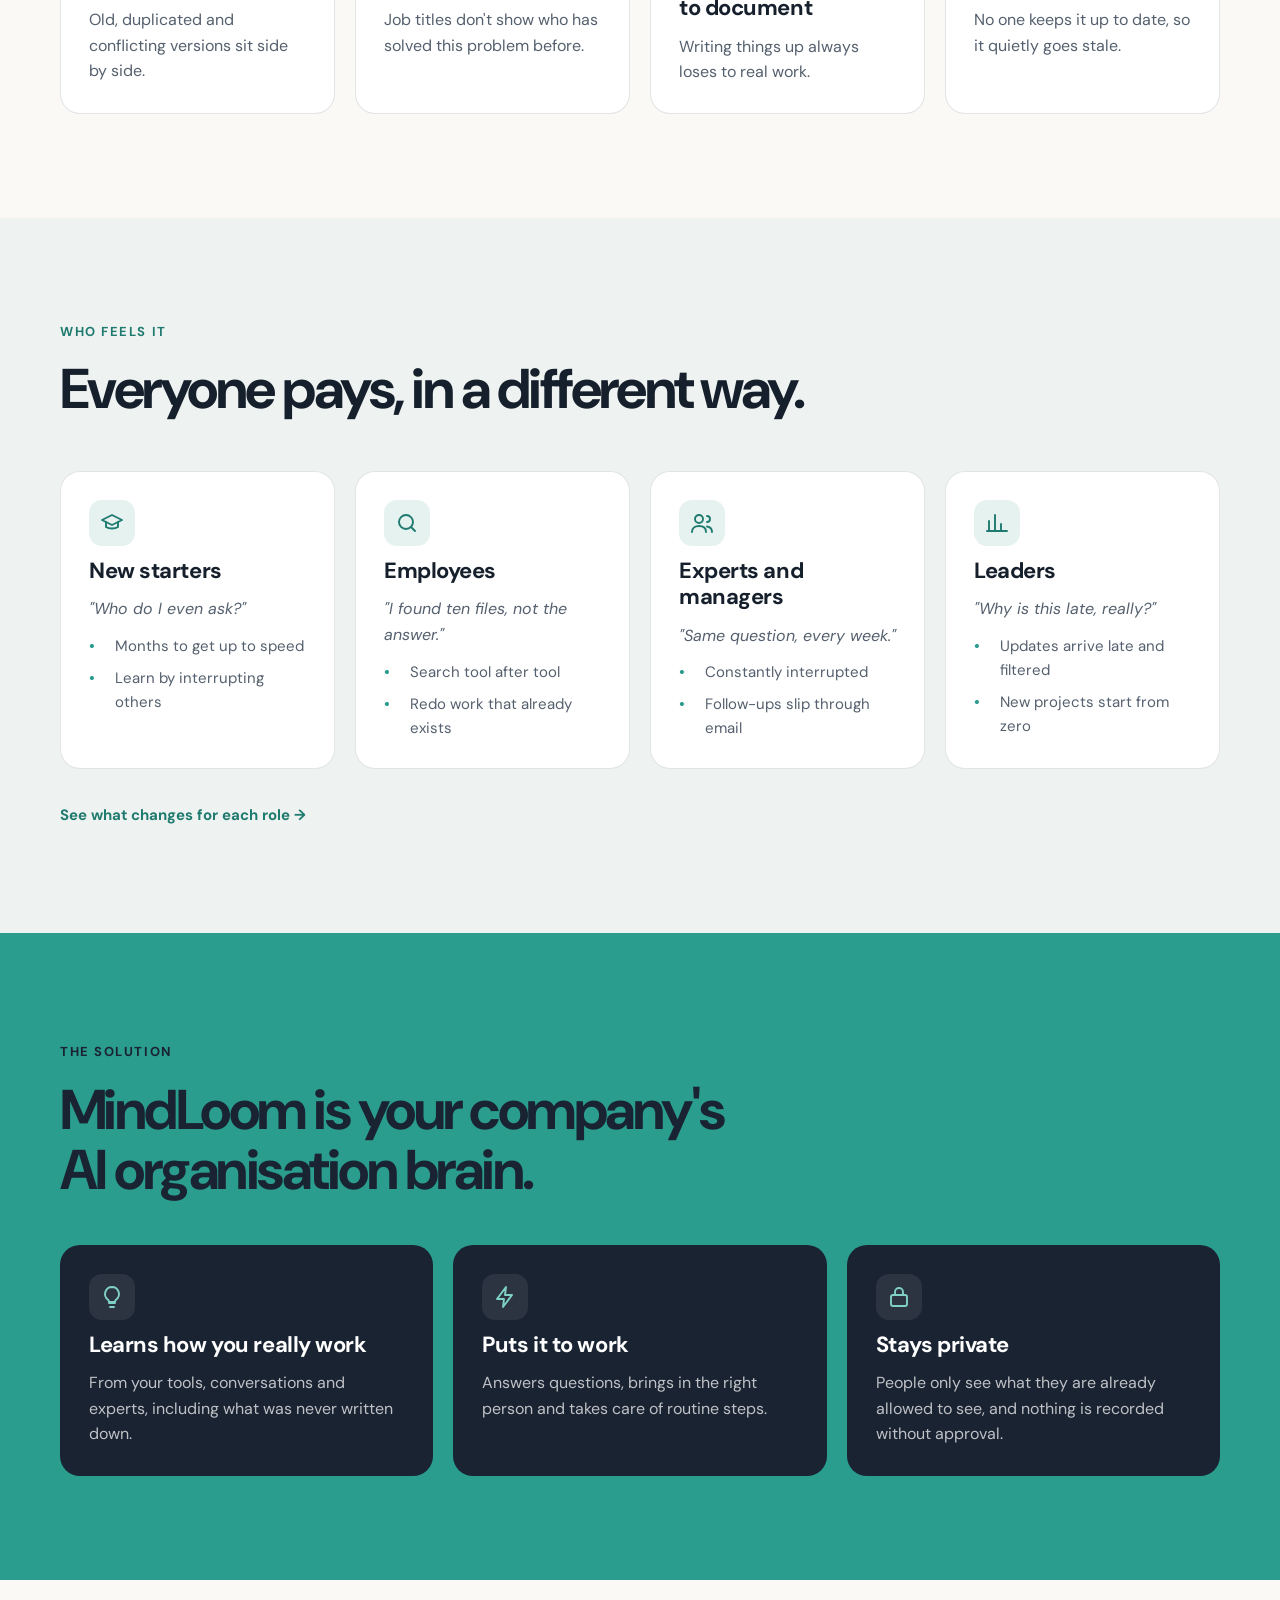
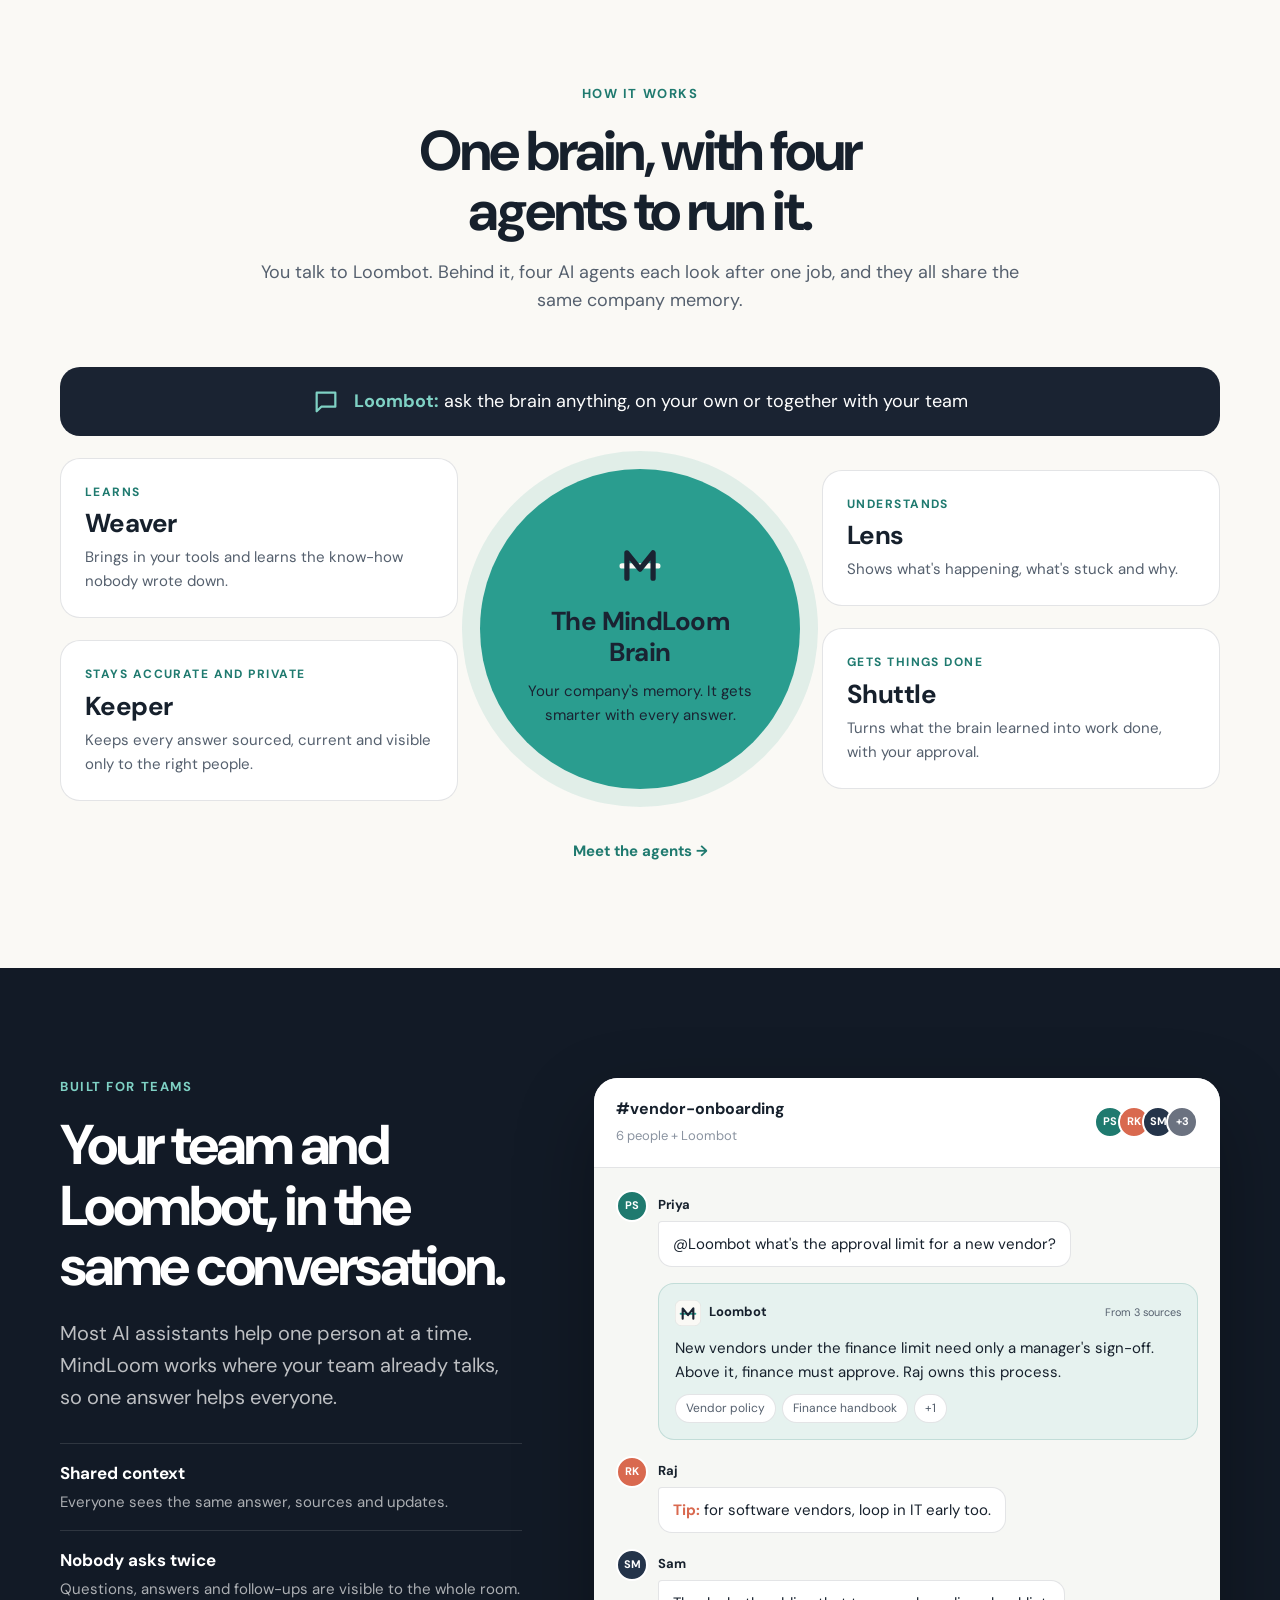
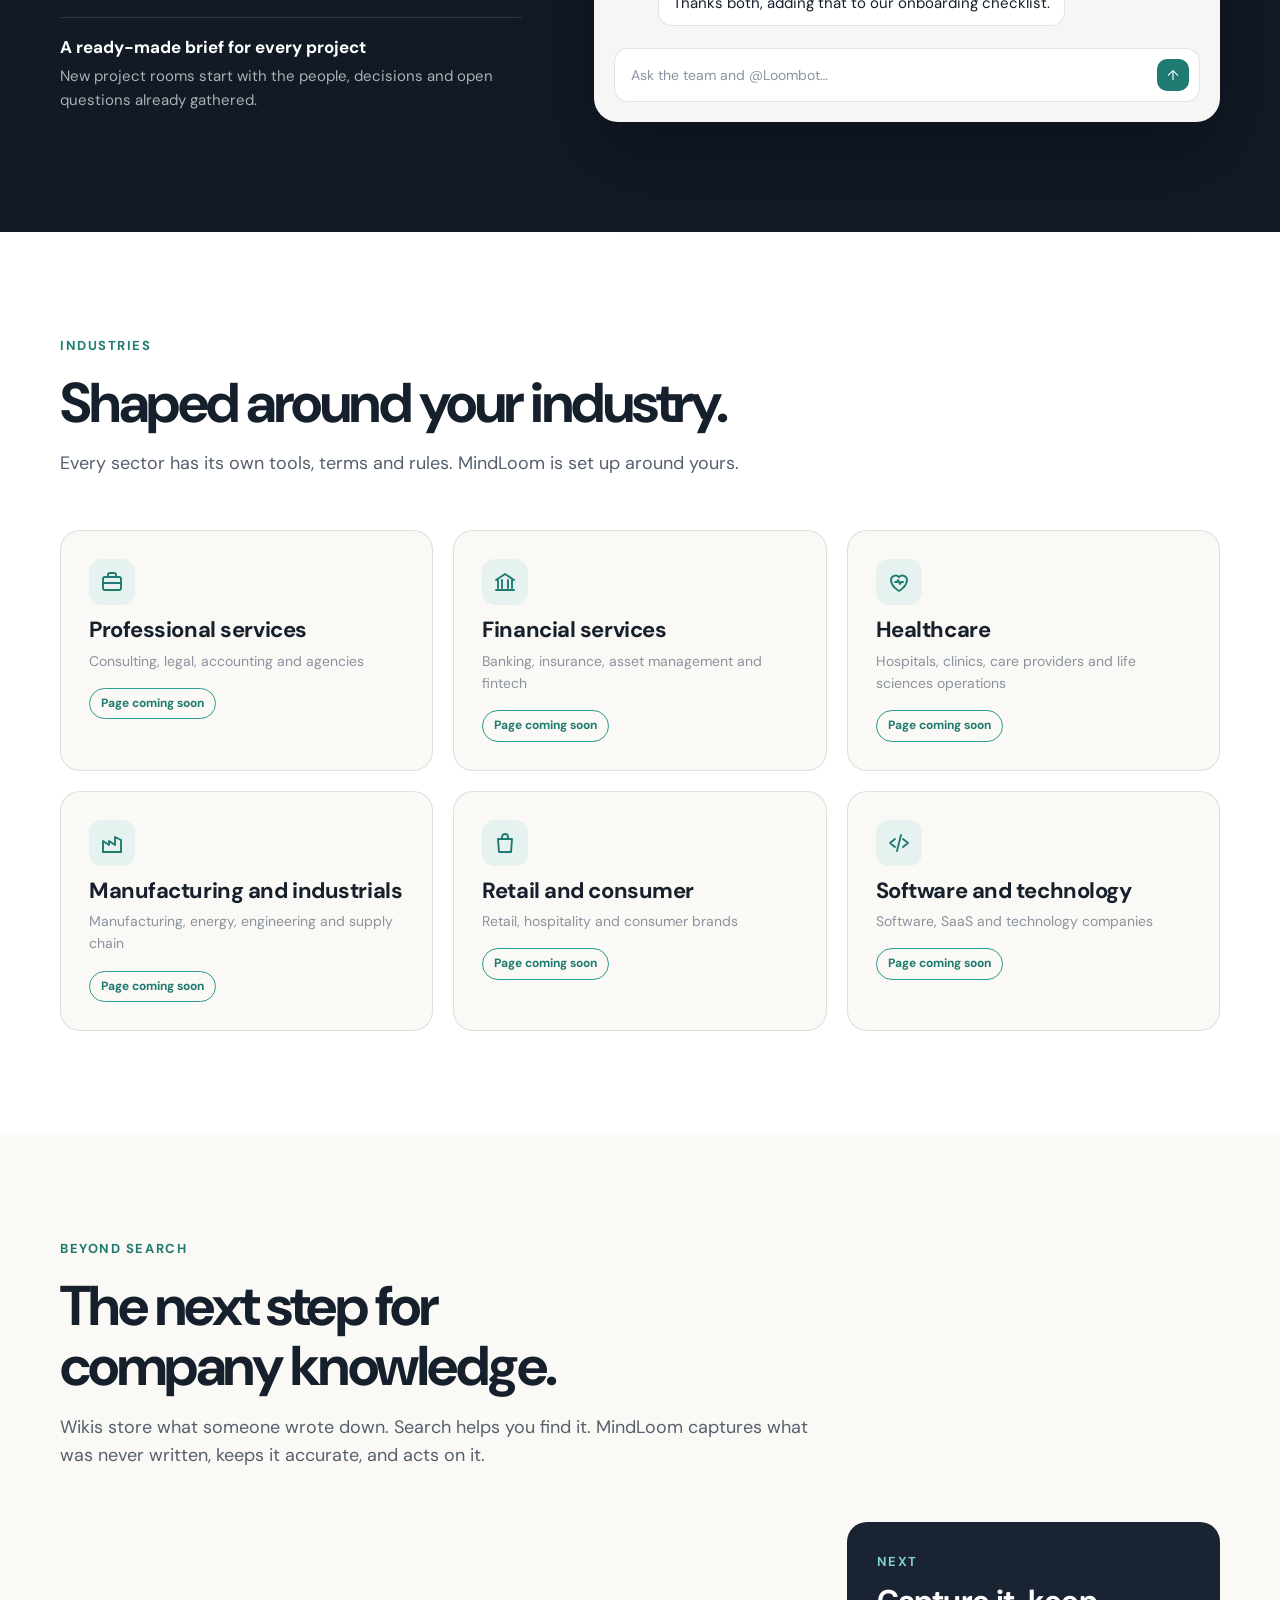
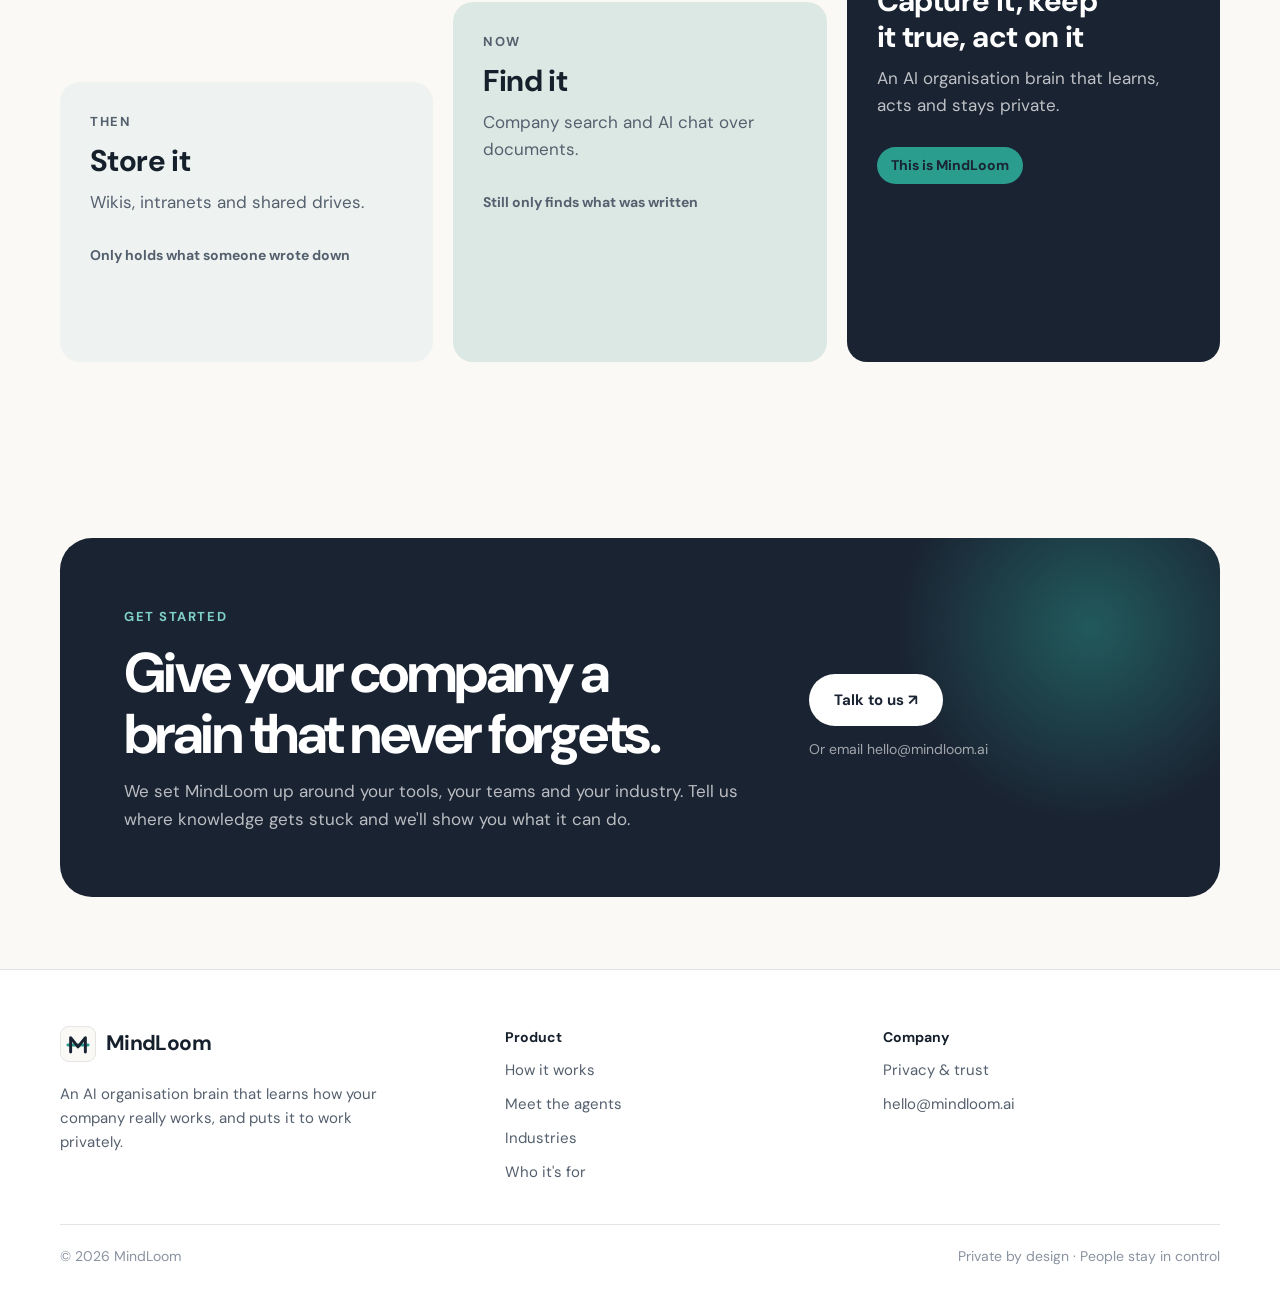
==== commit d2b86034: "Show industries as coming soon until their pages are ready Industry cards on the home, industries an" ====
--- a/index.html
+++ b/index.html
@@ -193,12 +193,12 @@
           <p>Every sector has its own tools, terms and rules. MindLoom is set up around yours.</p>
         </div>
         <div class="grid-3 reveal">
-          <a class="card industry-card" href="industry-professional-services.html"><span class="card-icon"><svg viewBox="0 0 24 24"><rect x="3" y="7" width="18" height="13" rx="2"/><path d="M8 7V5a2 2 0 0 1 2-2h4a2 2 0 0 1 2 2v2M3 13h18"/></svg></span><h3>Professional services</h3><p class="industry-who">Consulting, legal, accounting and agencies</p><p>Reuse the best of the firm on every project.</p><span class="text-link">Explore →</span></a>
-          <a class="card industry-card" href="industry-financial-services.html"><span class="card-icon"><svg viewBox="0 0 24 24"><path d="M3 10 12 4l9 6"/><path d="M5 10v8M9 10v8M15 10v8M19 10v8M3 20h18"/></svg></span><h3>Financial services</h3><p class="industry-who">Banking, insurance, asset management and fintech</p><p>Make policies and controls easy to follow.</p><span class="text-link">Explore →</span></a>
-          <a class="card industry-card" href="industry-healthcare.html"><span class="card-icon"><svg viewBox="0 0 24 24"><path d="M12 21s-8-4.5-8-11a4.5 4.5 0 0 1 8-2.8A4.5 4.5 0 0 1 20 10c0 6.5-8 11-8 11z"/><path d="M8 12h2l1-2 2 4 1-2h2"/></svg></span><h3>Healthcare</h3><p class="industry-who">Hospitals, clinics, care providers and life sciences operations</p><p>Help staff find the current way of doing things.</p><span class="text-link">Explore →</span></a>
-          <a class="card industry-card" href="industry-manufacturing.html"><span class="card-icon"><svg viewBox="0 0 24 24"><path d="M3 21V10l6 4V10l6 4V6l6 3v12z"/><path d="M3 21h18"/></svg></span><h3>Manufacturing and industrials</h3><p class="industry-who">Manufacturing, energy, engineering and supply chain</p><p>Keep hard-won know-how on the shop floor.</p><span class="text-link">Explore →</span></a>
-          <a class="card industry-card" href="industry-retail.html"><span class="card-icon"><svg viewBox="0 0 24 24"><path d="M5 8h14l-1 13H6z"/><path d="M9 8V6a3 3 0 0 1 6 0v2"/></svg></span><h3>Retail and consumer</h3><p class="industry-who">Retail, hospitality and consumer brands</p><p>Give every store and team the same answers.</p><span class="text-link">Explore →</span></a>
-          <a class="card industry-card" href="industry-technology.html"><span class="card-icon"><svg viewBox="0 0 24 24"><path d="m8 8-5 4 5 4M16 8l5 4-5 4M14 4l-4 16"/></svg></span><h3>Software and technology</h3><p class="industry-who">Software, SaaS and technology companies</p><p>Keep engineering knowledge in one place.</p><span class="text-link">Explore →</span></a>
+          <div class="card industry-card"><span class="card-icon"><svg viewBox="0 0 24 24"><rect x="3" y="7" width="18" height="13" rx="2"/><path d="M8 7V5a2 2 0 0 1 2-2h4a2 2 0 0 1 2 2v2M3 13h18"/></svg></span><h3>Professional services</h3><p class="industry-who">Consulting, legal, accounting and agencies</p><span class="pill pill-soon">Page coming soon</span></div>
+          <div class="card industry-card"><span class="card-icon"><svg viewBox="0 0 24 24"><path d="M3 10 12 4l9 6"/><path d="M5 10v8M9 10v8M15 10v8M19 10v8M3 20h18"/></svg></span><h3>Financial services</h3><p class="industry-who">Banking, insurance, asset management and fintech</p><span class="pill pill-soon">Page coming soon</span></div>
+          <div class="card industry-card"><span class="card-icon"><svg viewBox="0 0 24 24"><path d="M12 21s-8-4.5-8-11a4.5 4.5 0 0 1 8-2.8A4.5 4.5 0 0 1 20 10c0 6.5-8 11-8 11z"/><path d="M8 12h2l1-2 2 4 1-2h2"/></svg></span><h3>Healthcare</h3><p class="industry-who">Hospitals, clinics, care providers and life sciences operations</p><span class="pill pill-soon">Page coming soon</span></div>
+          <div class="card industry-card"><span class="card-icon"><svg viewBox="0 0 24 24"><path d="M3 21V10l6 4V10l6 4V6l6 3v12z"/><path d="M3 21h18"/></svg></span><h3>Manufacturing and industrials</h3><p class="industry-who">Manufacturing, energy, engineering and supply chain</p><span class="pill pill-soon">Page coming soon</span></div>
+          <div class="card industry-card"><span class="card-icon"><svg viewBox="0 0 24 24"><path d="M5 8h14l-1 13H6z"/><path d="M9 8V6a3 3 0 0 1 6 0v2"/></svg></span><h3>Retail and consumer</h3><p class="industry-who">Retail, hospitality and consumer brands</p><span class="pill pill-soon">Page coming soon</span></div>
+          <div class="card industry-card"><span class="card-icon"><svg viewBox="0 0 24 24"><path d="m8 8-5 4 5 4M16 8l5 4-5 4M14 4l-4 16"/></svg></span><h3>Software and technology</h3><p class="industry-who">Software, SaaS and technology companies</p><span class="pill pill-soon">Page coming soon</span></div>
         </div>
       </div>
     </section>
--- a/assets/styles.css
+++ b/assets/styles.css
@@ -313,10 +313,8 @@
 .footer-meta { margin-top: 40px; padding-top: 20px; border-top: 1px solid var(--line); display: flex; flex-wrap: wrap; justify-content: space-between; gap: 12px; color: var(--soft); font-size: 14px; }
 
 /* Industry pages */
-a.industry-card { text-decoration: none; transition: transform .2s, box-shadow .2s; }
-a.industry-card:hover { transform: translateY(-3px); box-shadow: var(--shadow); }
 .industry-card .industry-who { color: var(--soft); font-size: 14px; margin-top: -6px; }
-.industry-card .text-link { margin-top: 6px; }
+.industry-card .pill { justify-self: start; margin-top: 4px; }
 .agent-tag { display: inline-block; font-size: 12px; font-weight: 700; letter-spacing: .1em; text-transform: uppercase; color: var(--teal-dark); margin-bottom: 4px; }
 .small-note { margin-top: 24px; color: var(--muted); font-size: 15px; }
 .example-label { font-size: 12px; font-weight: 700; letter-spacing: .12em; text-transform: uppercase; color: var(--soft); }
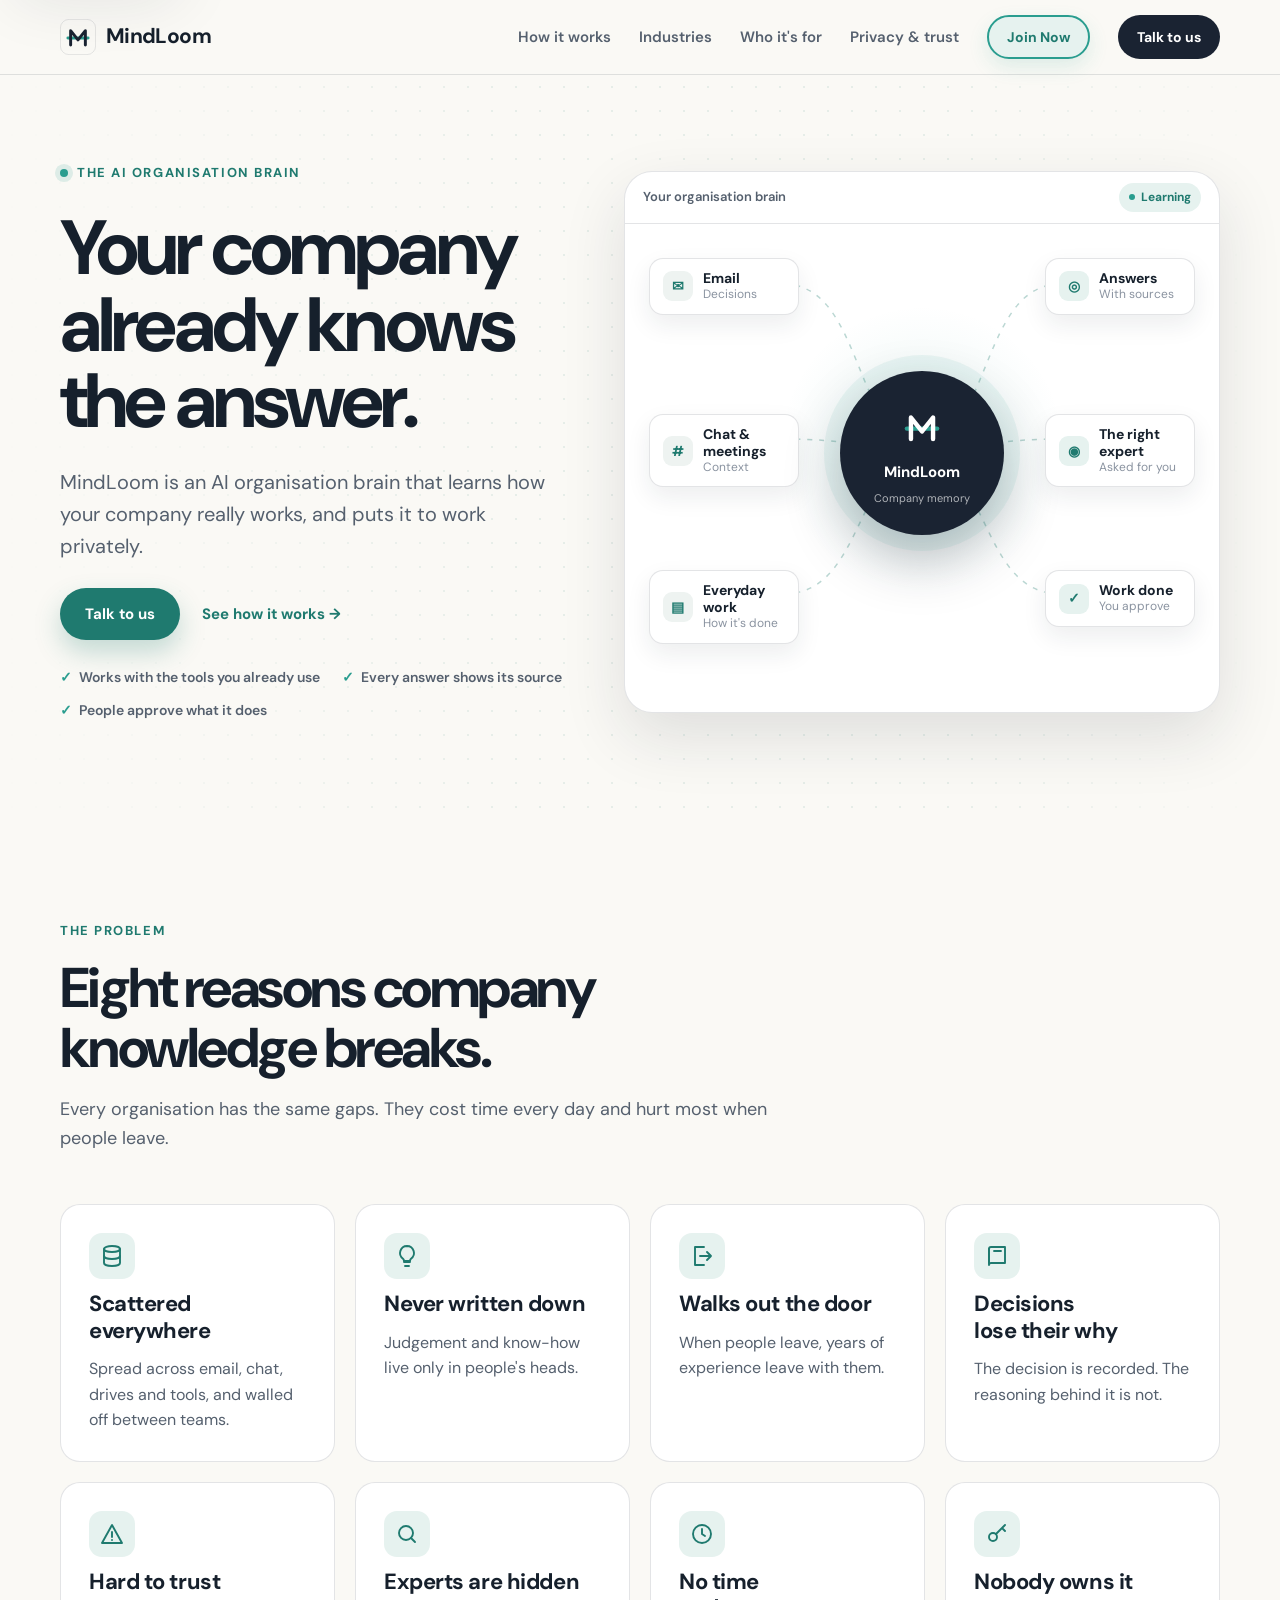
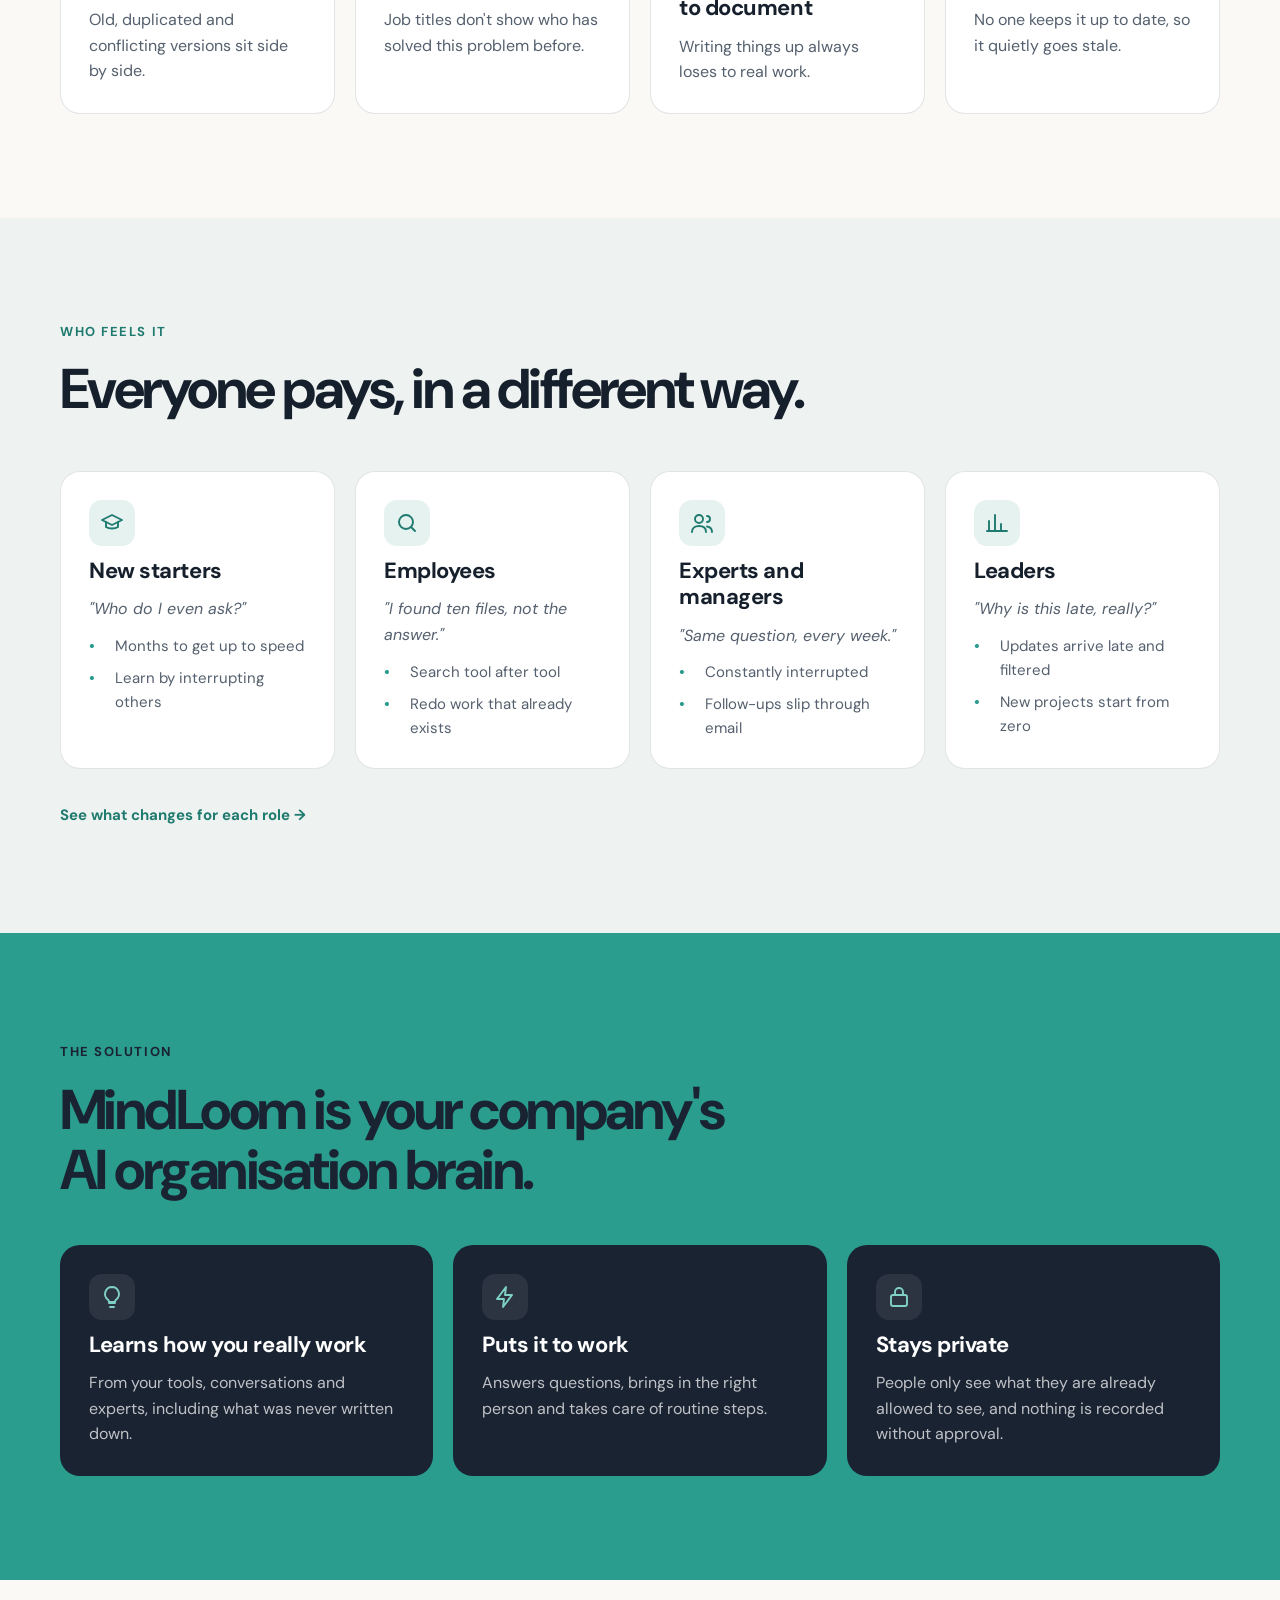
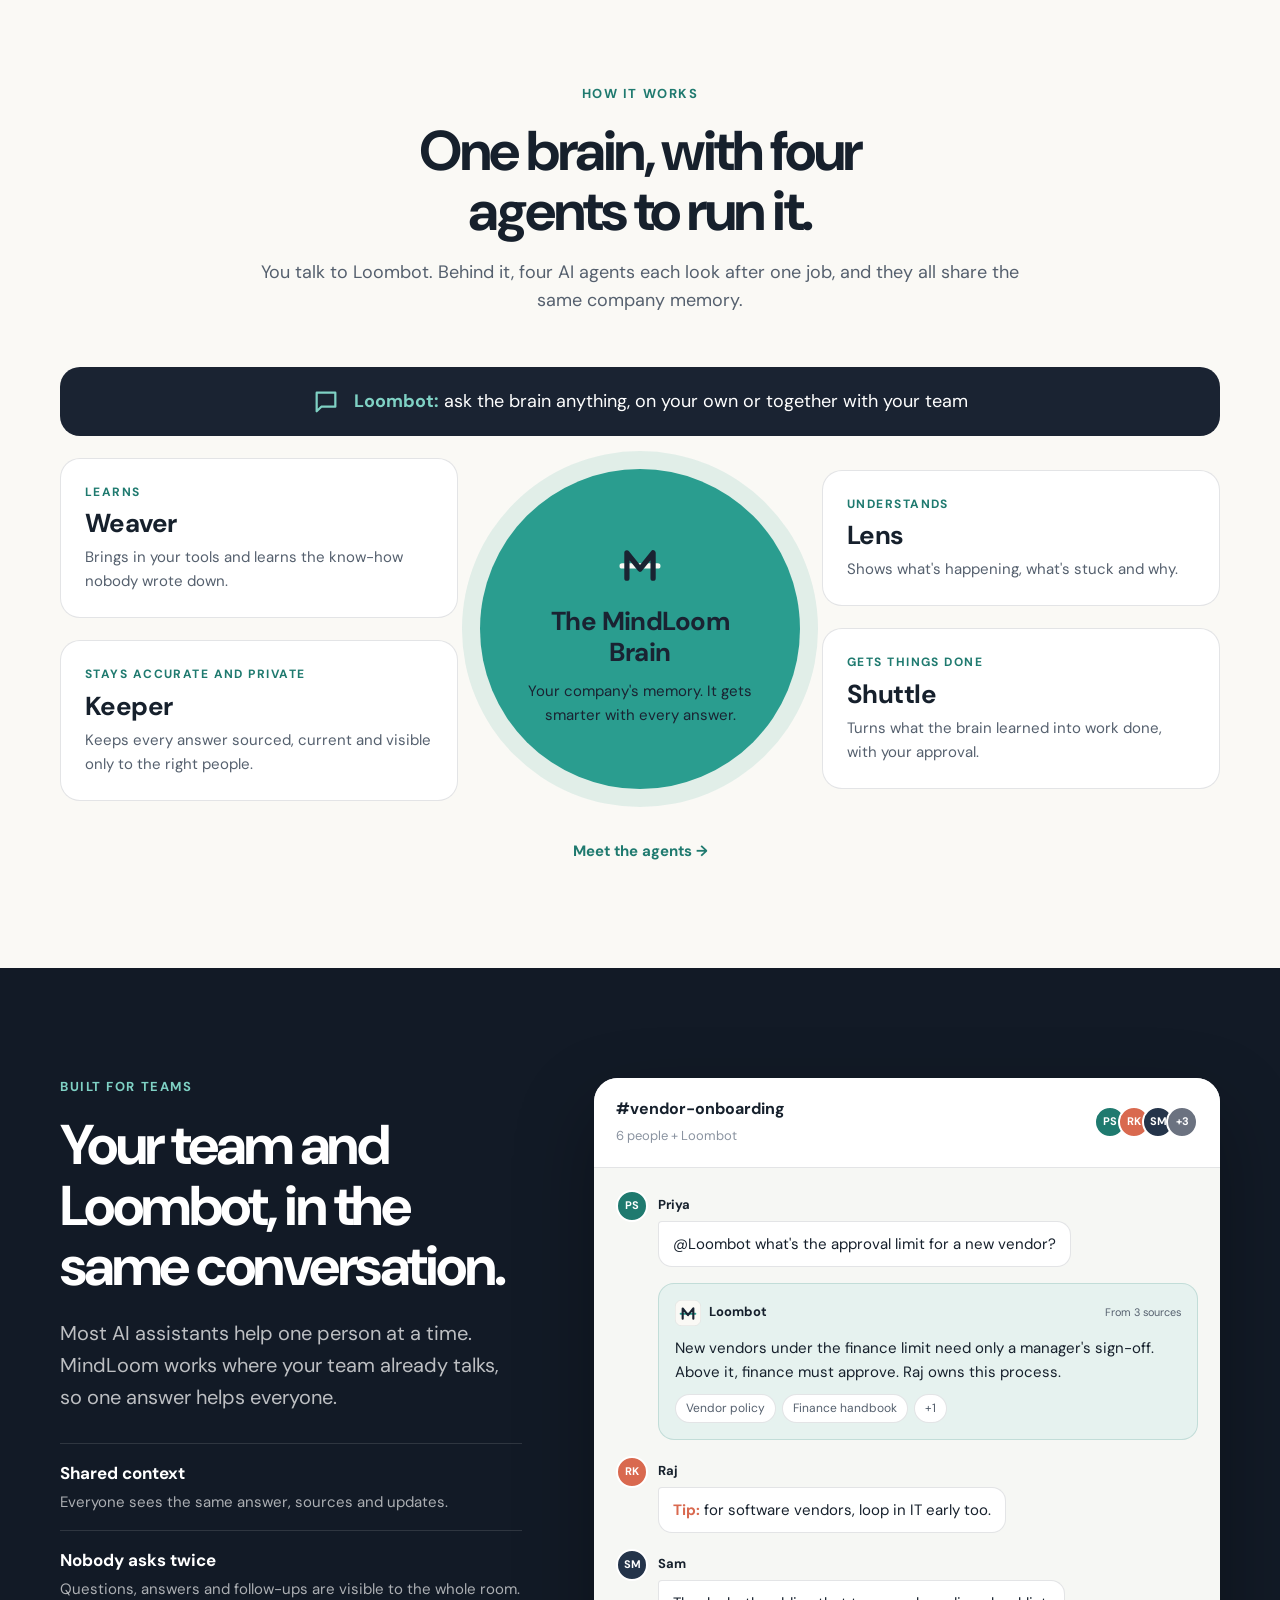
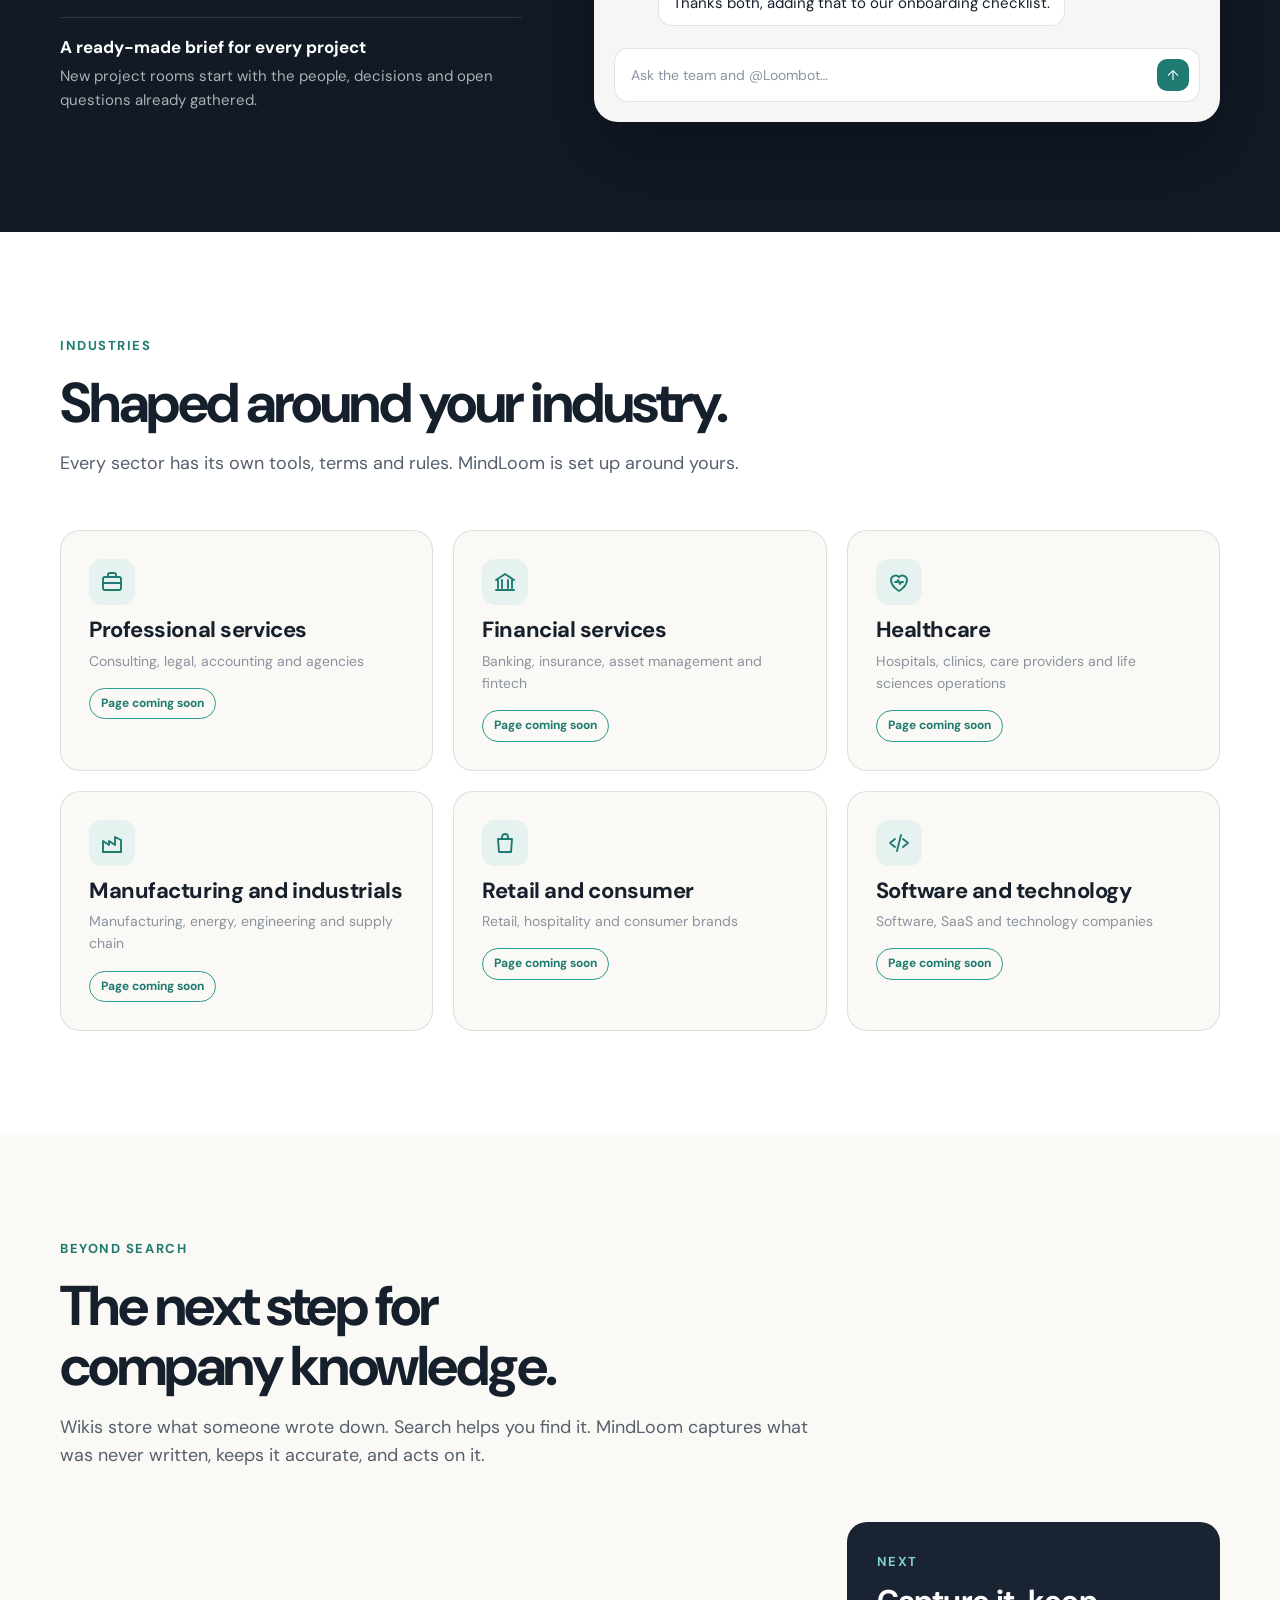
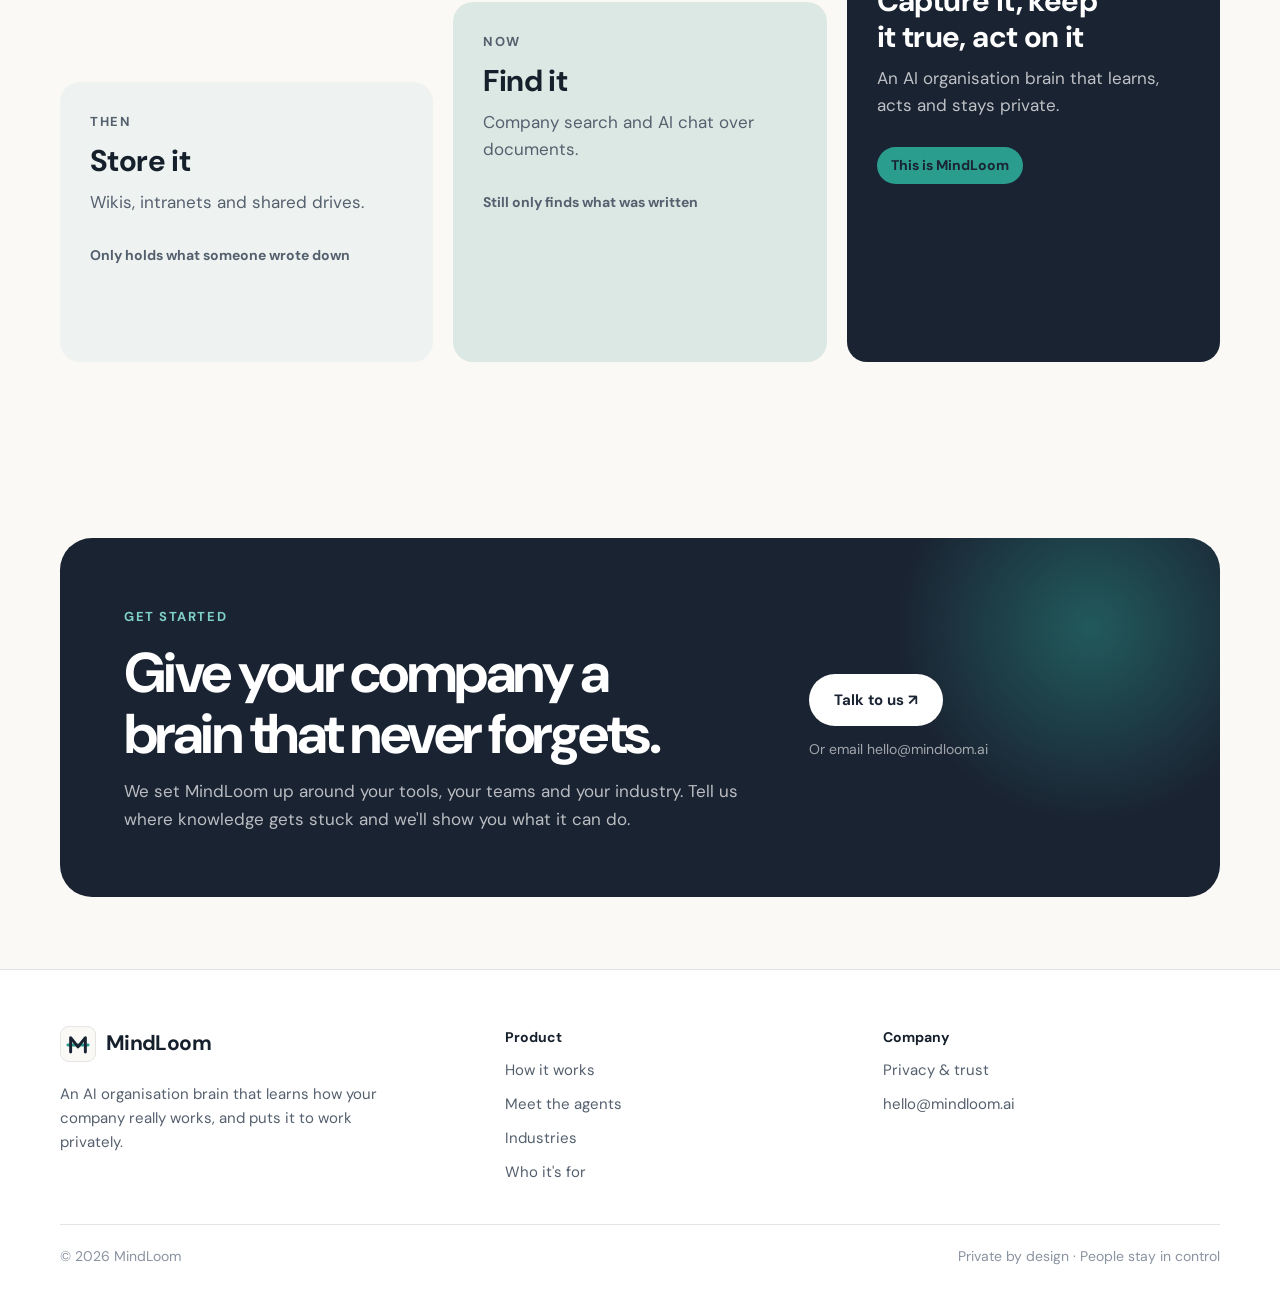
==== commit e8eb96d8: "linked to product" ====
--- a/index.html
+++ b/index.html
@@ -23,6 +23,7 @@
         <a href="industries.html">Industries</a>
         <a href="who-its-for.html">Who it's for</a>
         <a href="privacy.html">Privacy &amp; trust</a>
+        <a class="button button-small button-join" href="https://app.mindloomai.org">Join Now</a>
       </nav>
       <a class="button button-small button-dark desktop-cta" href="#contact">Talk to us</a>
       <button class="menu-button" type="button" aria-label="Open menu" aria-expanded="false" aria-controls="mobile-menu"><span></span><span></span></button>
@@ -32,6 +33,7 @@
       <a href="industries.html">Industries</a>
       <a href="who-its-for.html">Who it's for</a>
       <a href="privacy.html">Privacy &amp; trust</a>
+      <a class="button button-join" href="https://app.mindloomai.org">Join Now</a>
       <a class="button button-dark" href="#contact">Talk to us</a>
     </nav>
   </header>
--- a/assets/styles.css
+++ b/assets/styles.css
@@ -89,6 +89,10 @@
 .button-dark { background: var(--navy); color: var(--white); }
 .button-light { background: var(--white); color: var(--navy); }
 .button-ghost { border-color: var(--line); color: var(--ink); background: transparent; }
+.button-join { border: 2px solid var(--teal); color: var(--teal-dark); background: var(--teal-wash); box-shadow: 0 8px 20px rgba(42, 157, 143, .14); transition: transform .2s, box-shadow .2s, background .2s, color .2s, border-color .2s; }
+.button-join:hover { background: var(--teal-dark); border-color: var(--teal-dark); color: var(--white); box-shadow: 0 12px 26px rgba(31, 122, 111, .28); }
+.desktop-nav a.button-join { color: var(--teal-dark); font-size: 14px; font-weight: 700; }
+.desktop-nav a.button-join:hover { color: var(--white); }
 .text-link { display: inline-flex; align-items: center; gap: 8px; font-weight: 700; font-size: 15px; color: var(--teal-dark); text-decoration: none; }
 .text-link:hover { text-decoration: underline; }
 .on-dark .text-link, .bg-navy .text-link { color: var(--teal-light); }
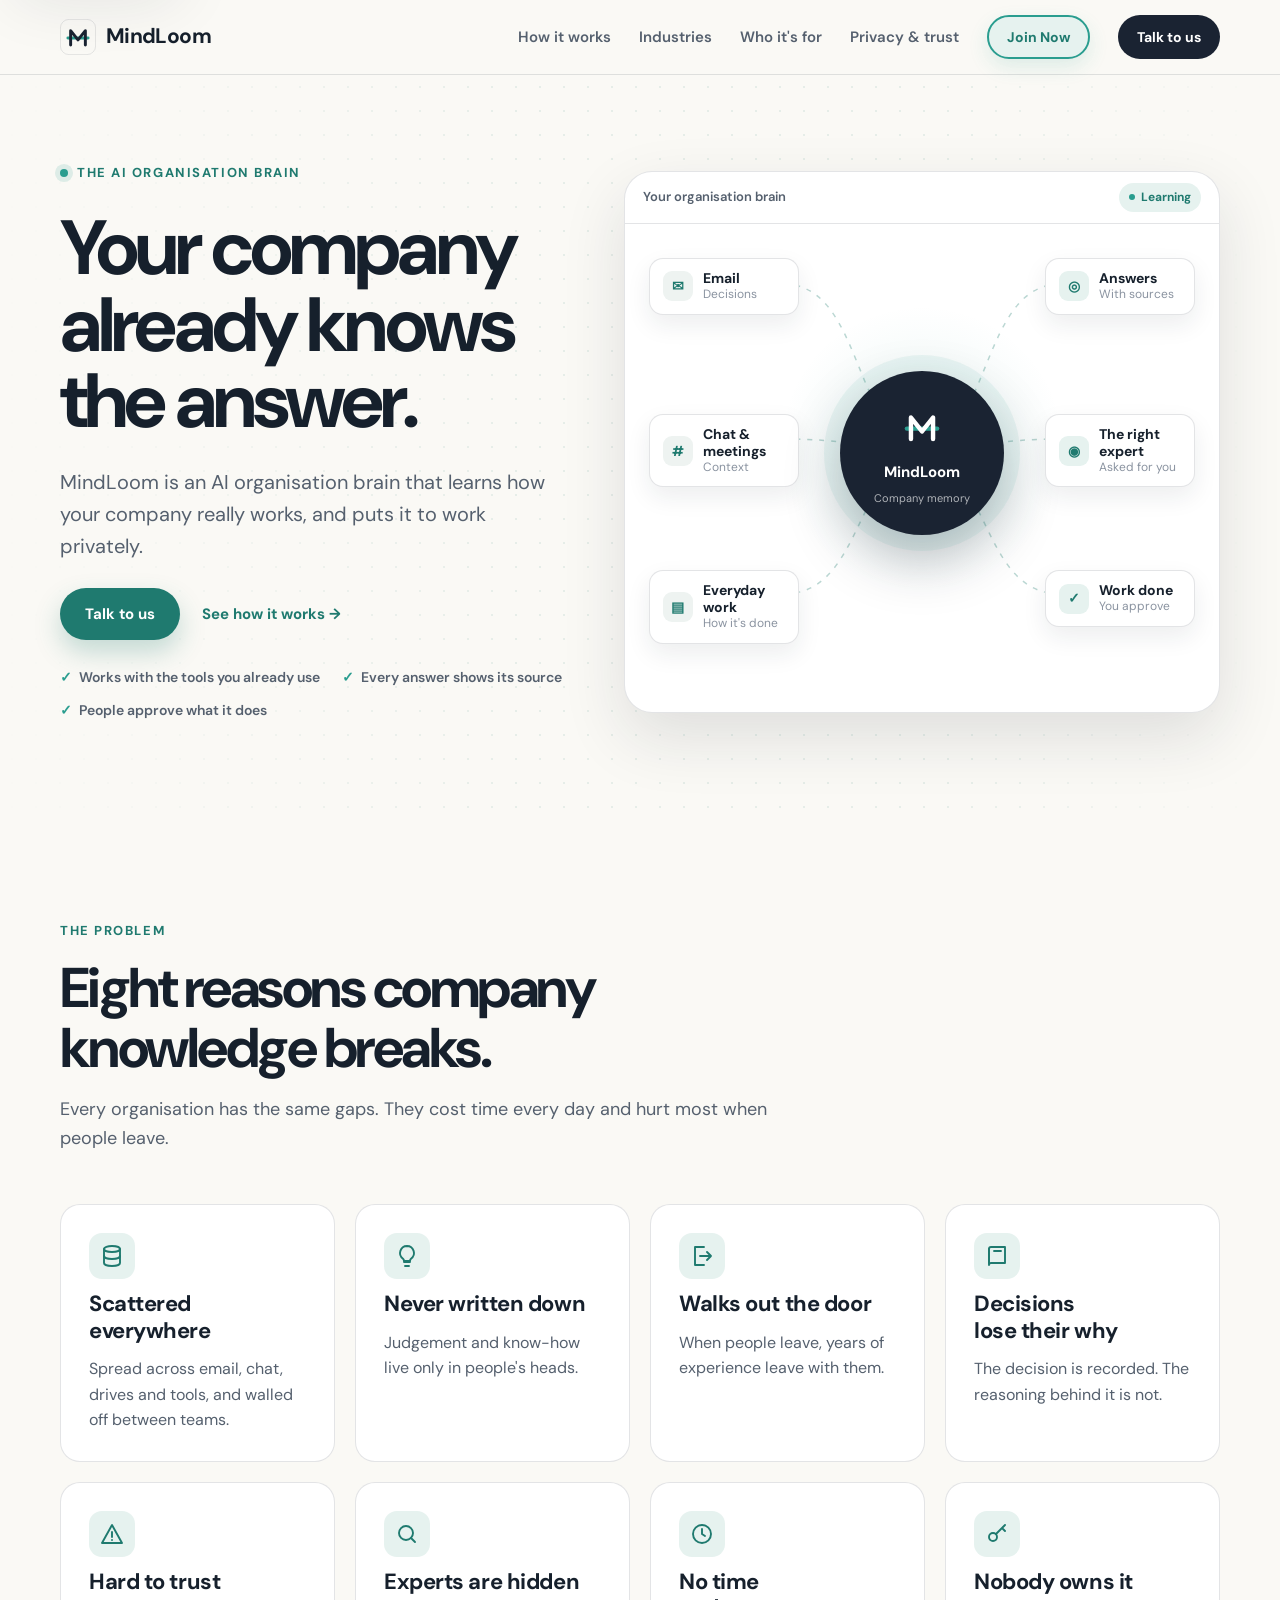
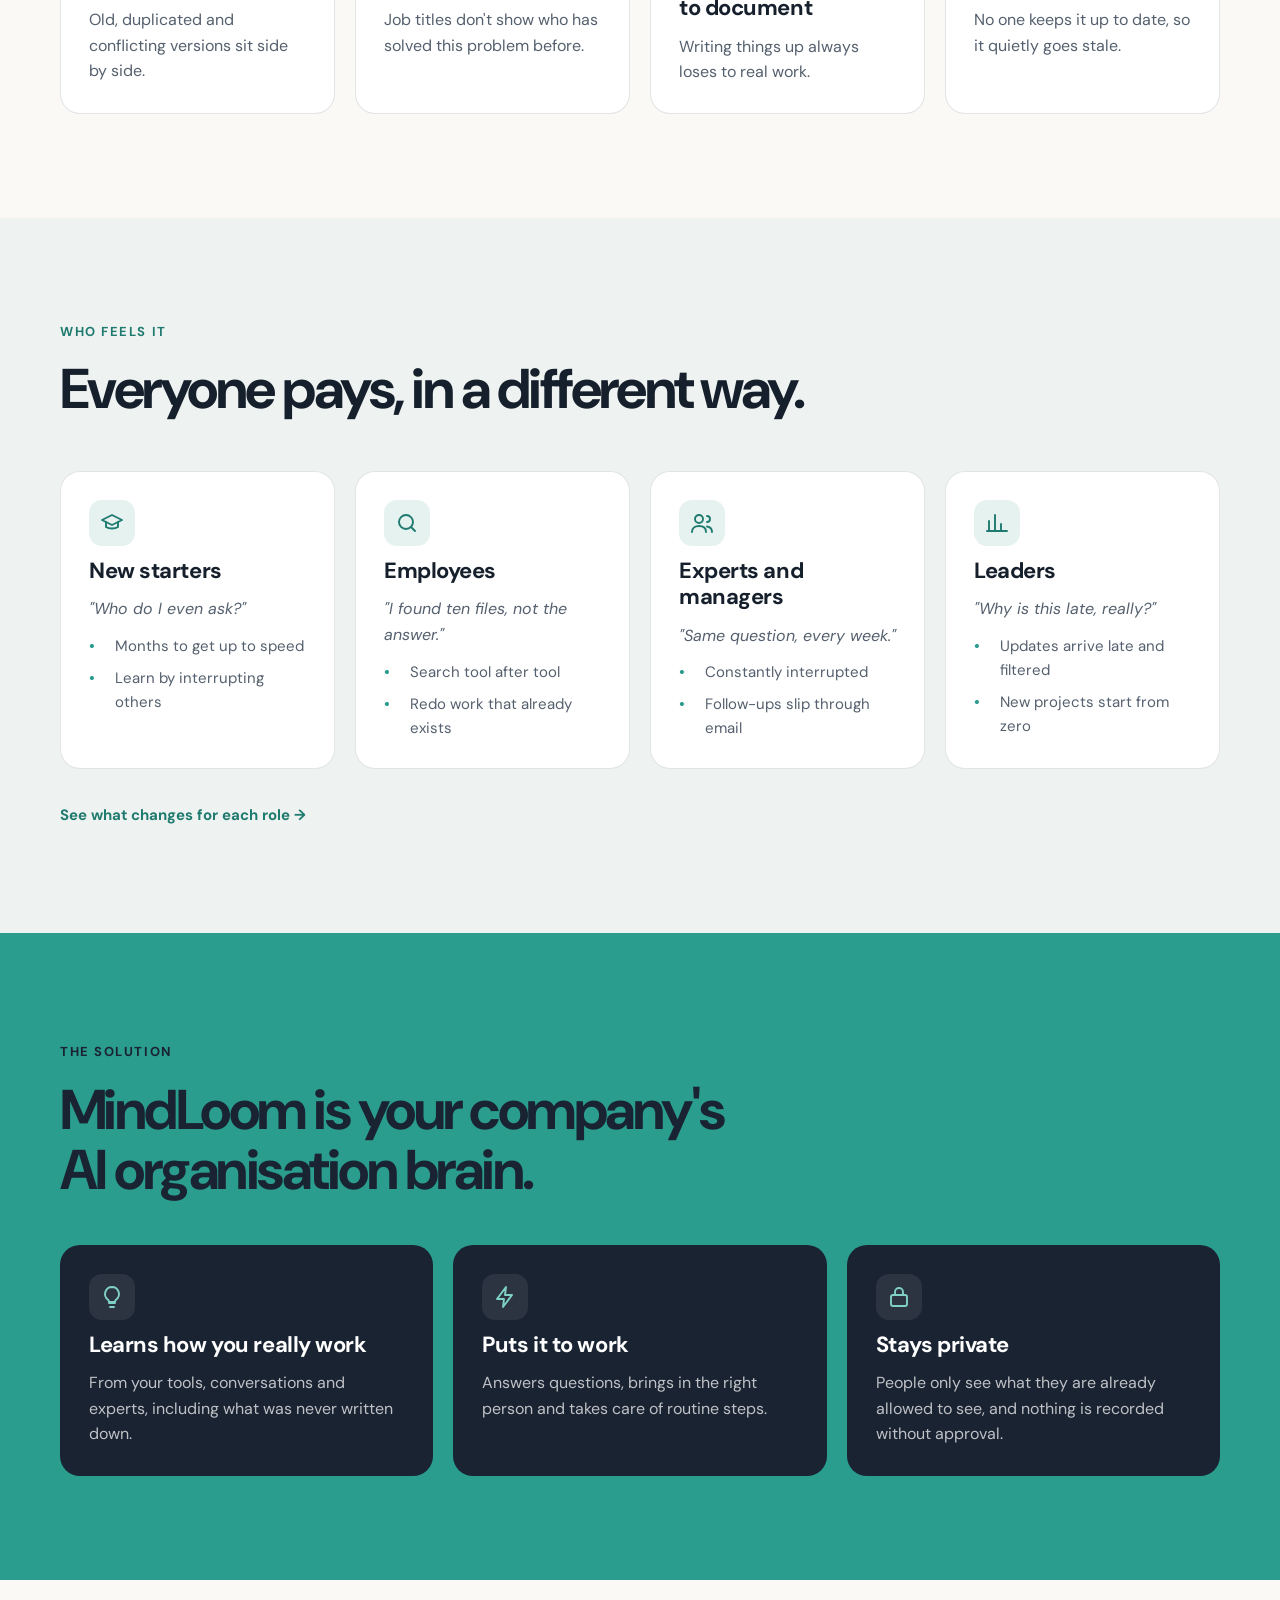
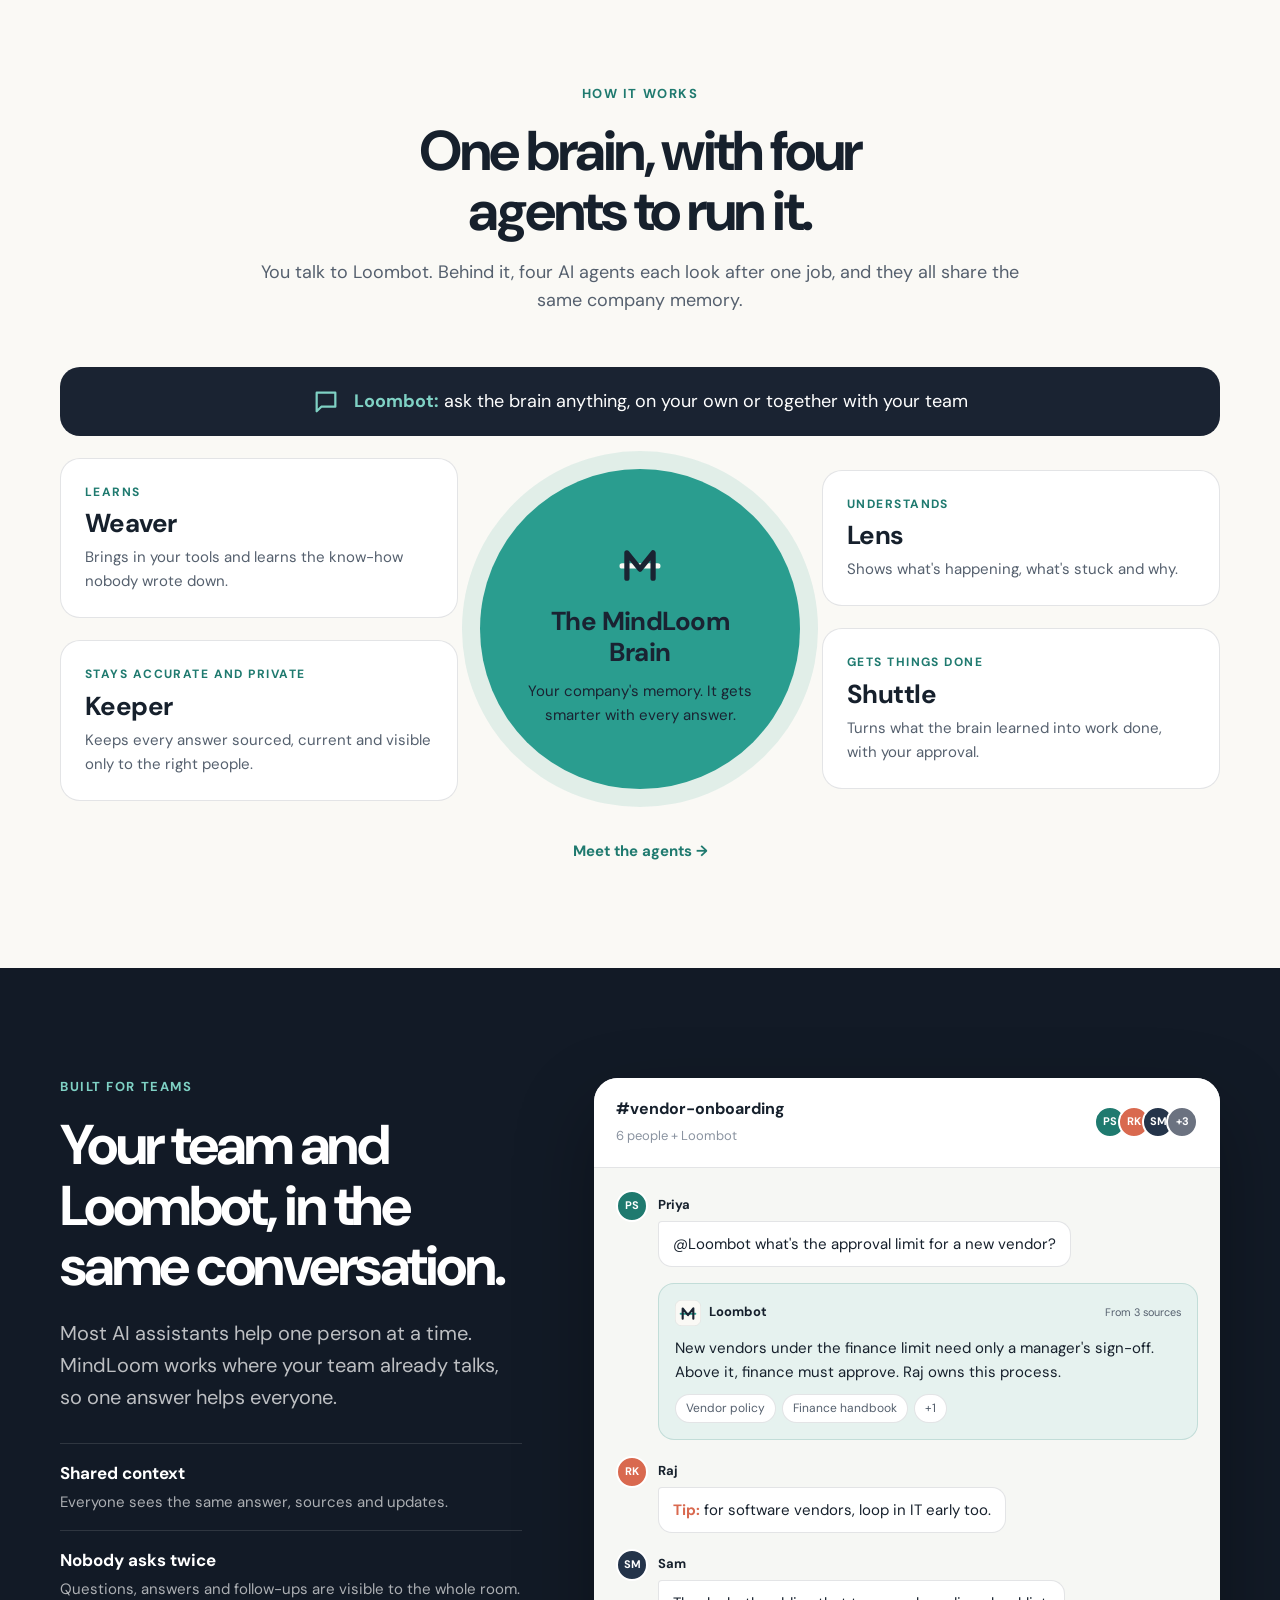
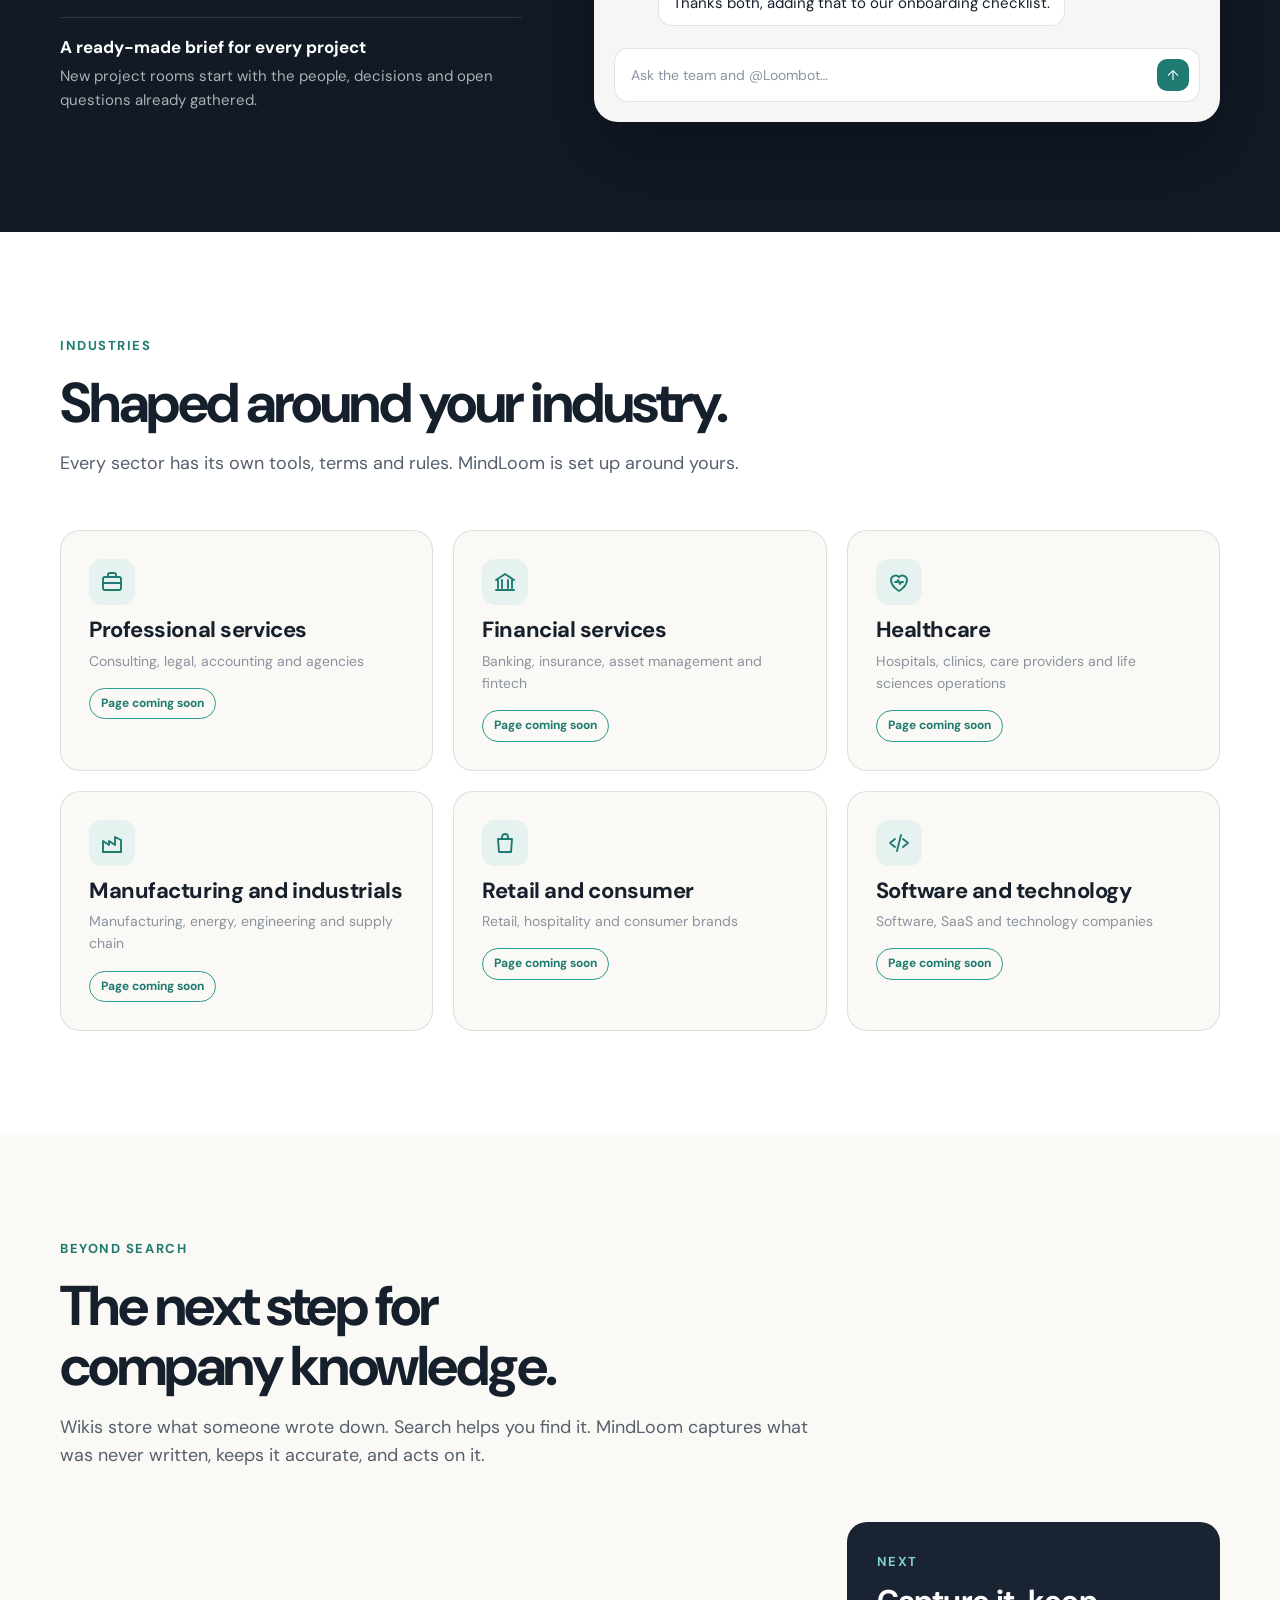
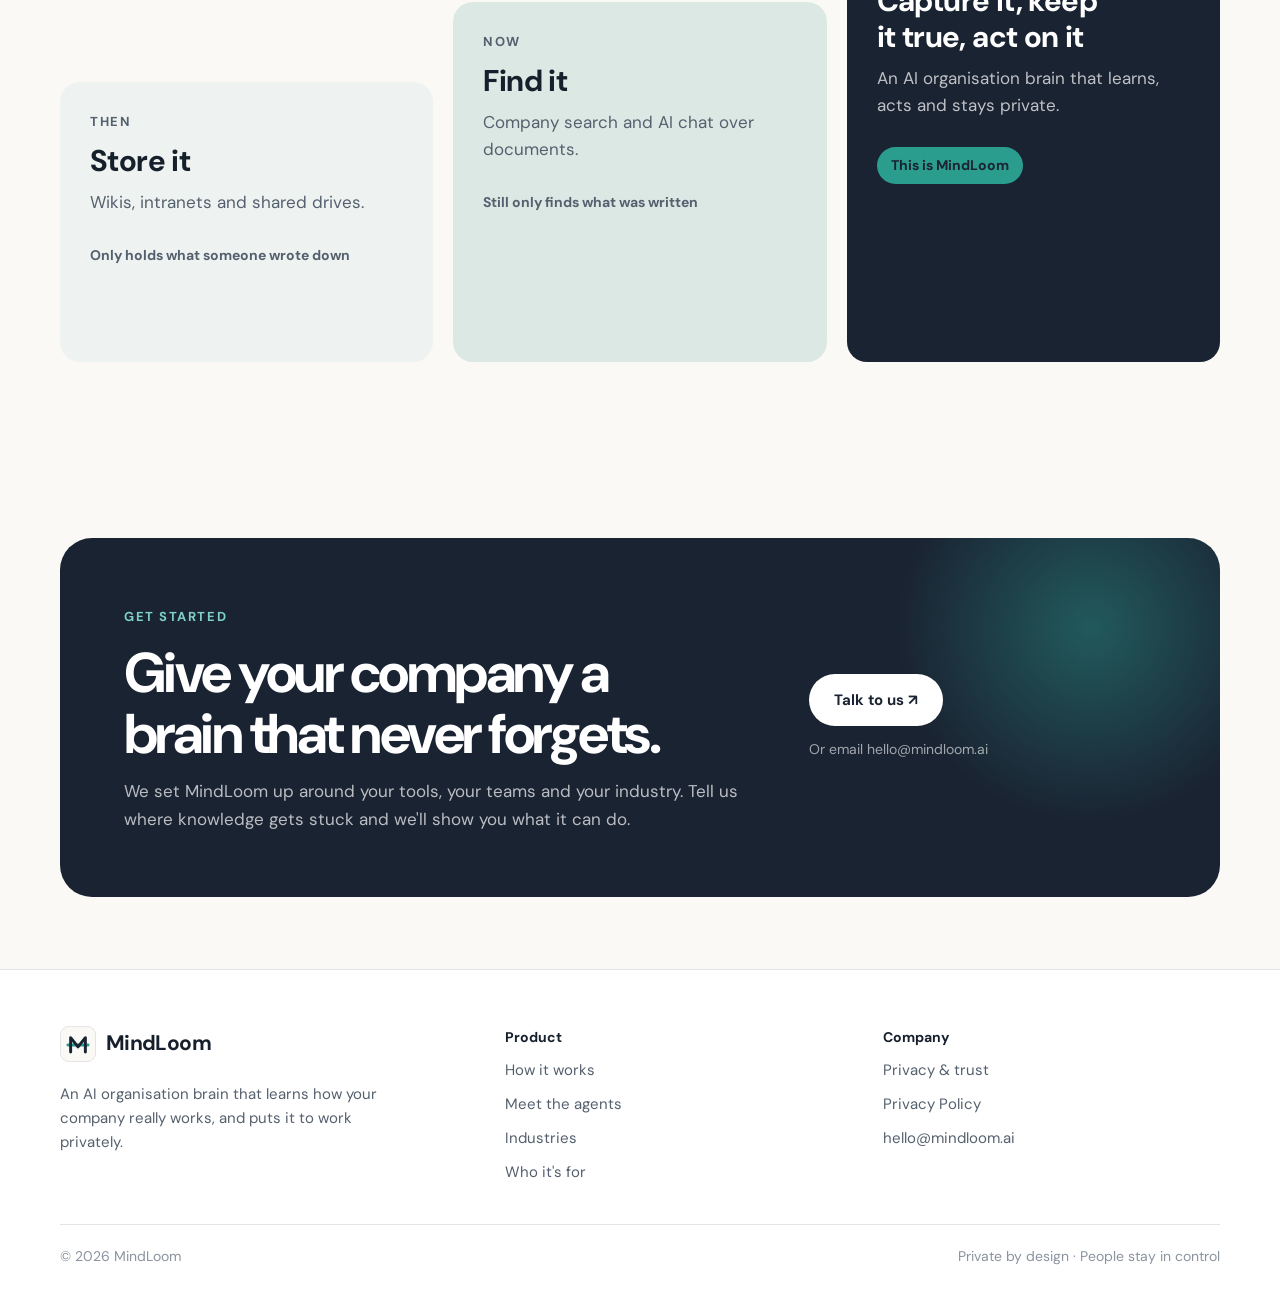
==== commit c3546dae: "Add a public privacy policy for Google API verification. Co-authored-by: Cursor <cursoragent@cursor." ====
--- a/index.html
+++ b/index.html
@@ -244,7 +244,7 @@
       <div class="footer-grid">
         <div><a class="brand" href="index.html"><img class="brand-mark" src="assets/logo.svg" alt="" width="36" height="36" /><span>MindLoom</span></a><p>An AI organisation brain that learns how your company really works, and puts it to work privately.</p></div>
         <div class="footer-links"><b>Product</b><a href="how-it-works.html">How it works</a><a href="how-it-works.html#agents">Meet the agents</a><a href="industries.html">Industries</a><a href="who-its-for.html">Who it's for</a></div>
-        <div class="footer-links"><b>Company</b><a href="privacy.html">Privacy &amp; trust</a><a href="mailto:hello@mindloom.ai">hello@mindloom.ai</a></div>
+        <div class="footer-links"><b>Company</b><a href="privacy.html">Privacy &amp; trust</a><a href="privacy-policy.html">Privacy Policy</a><a href="mailto:hello@mindloom.ai">hello@mindloom.ai</a></div>
       </div>
       <div class="footer-meta"><span>© <span data-year></span> MindLoom</span><span>Private by design · People stay in control</span></div>
     </div>
--- a/assets/styles.css
+++ b/assets/styles.css
@@ -316,6 +316,29 @@
 .footer-links a:hover { color: var(--ink); }
 .footer-meta { margin-top: 40px; padding-top: 20px; border-top: 1px solid var(--line); display: flex; flex-wrap: wrap; justify-content: space-between; gap: 12px; color: var(--soft); font-size: 14px; }
 
+/* Privacy policy */
+.policy { padding: 56px 0 96px; }
+.policy-doc { max-width: 800px; }
+.policy-doc h1 { font-size: clamp(40px, 5vw, 64px); margin-bottom: 12px; }
+.policy-updated { color: var(--muted); font-size: 15px; margin-bottom: 8px; }
+.policy-doc .lead { margin-bottom: 28px; }
+.policy-toc { display: flex; flex-wrap: wrap; gap: 8px 16px; margin: 0 0 12px; padding: 0; list-style: none; }
+.policy-toc a { color: var(--teal-dark); font-size: 14px; font-weight: 600; }
+.policy-doc h2 { font-size: clamp(26px, 3vw, 34px); margin: 48px 0 12px; scroll-margin-top: 96px; }
+.policy-doc h3 { font-size: 18px; margin: 28px 0 8px; }
+.policy-doc p + p, .policy-doc ul + p, .policy-doc p + ul, .policy-doc ol + p { margin-top: 12px; }
+.policy-doc ul, .policy-doc ol { margin: 12px 0 0; padding-left: 22px; }
+.policy-doc li + li { margin-top: 8px; }
+.policy-doc a { color: var(--teal-dark); }
+.policy-callout { background: var(--teal-wash); border: 1px solid rgba(42, 157, 143, .35); border-radius: 16px; padding: 16px 18px; margin-top: 16px; }
+.policy-table-wrap { overflow-x: auto; margin-top: 16px; border: 1px solid var(--line); border-radius: 16px; background: var(--white); }
+.policy-doc table { width: 100%; border-collapse: collapse; font-size: 15px; line-height: 1.45; }
+.policy-doc th, .policy-doc td { text-align: left; vertical-align: top; padding: 14px 16px; border-bottom: 1px solid var(--line); }
+.policy-doc tr:last-child td { border-bottom: 0; }
+.policy-doc th { background: var(--mist); font-size: 13px; letter-spacing: .04em; text-transform: uppercase; }
+.policy-doc td code, .policy-doc p code, .policy-doc li code { font-size: .92em; }
+.visually-hidden { position: absolute; width: 1px; height: 1px; padding: 0; margin: -1px; overflow: hidden; clip: rect(0, 0, 0, 0); white-space: nowrap; border: 0; }
+
 /* Industry pages */
 .industry-card .industry-who { color: var(--soft); font-size: 14px; margin-top: -6px; }
 .industry-card .pill { justify-self: start; margin-top: 4px; }
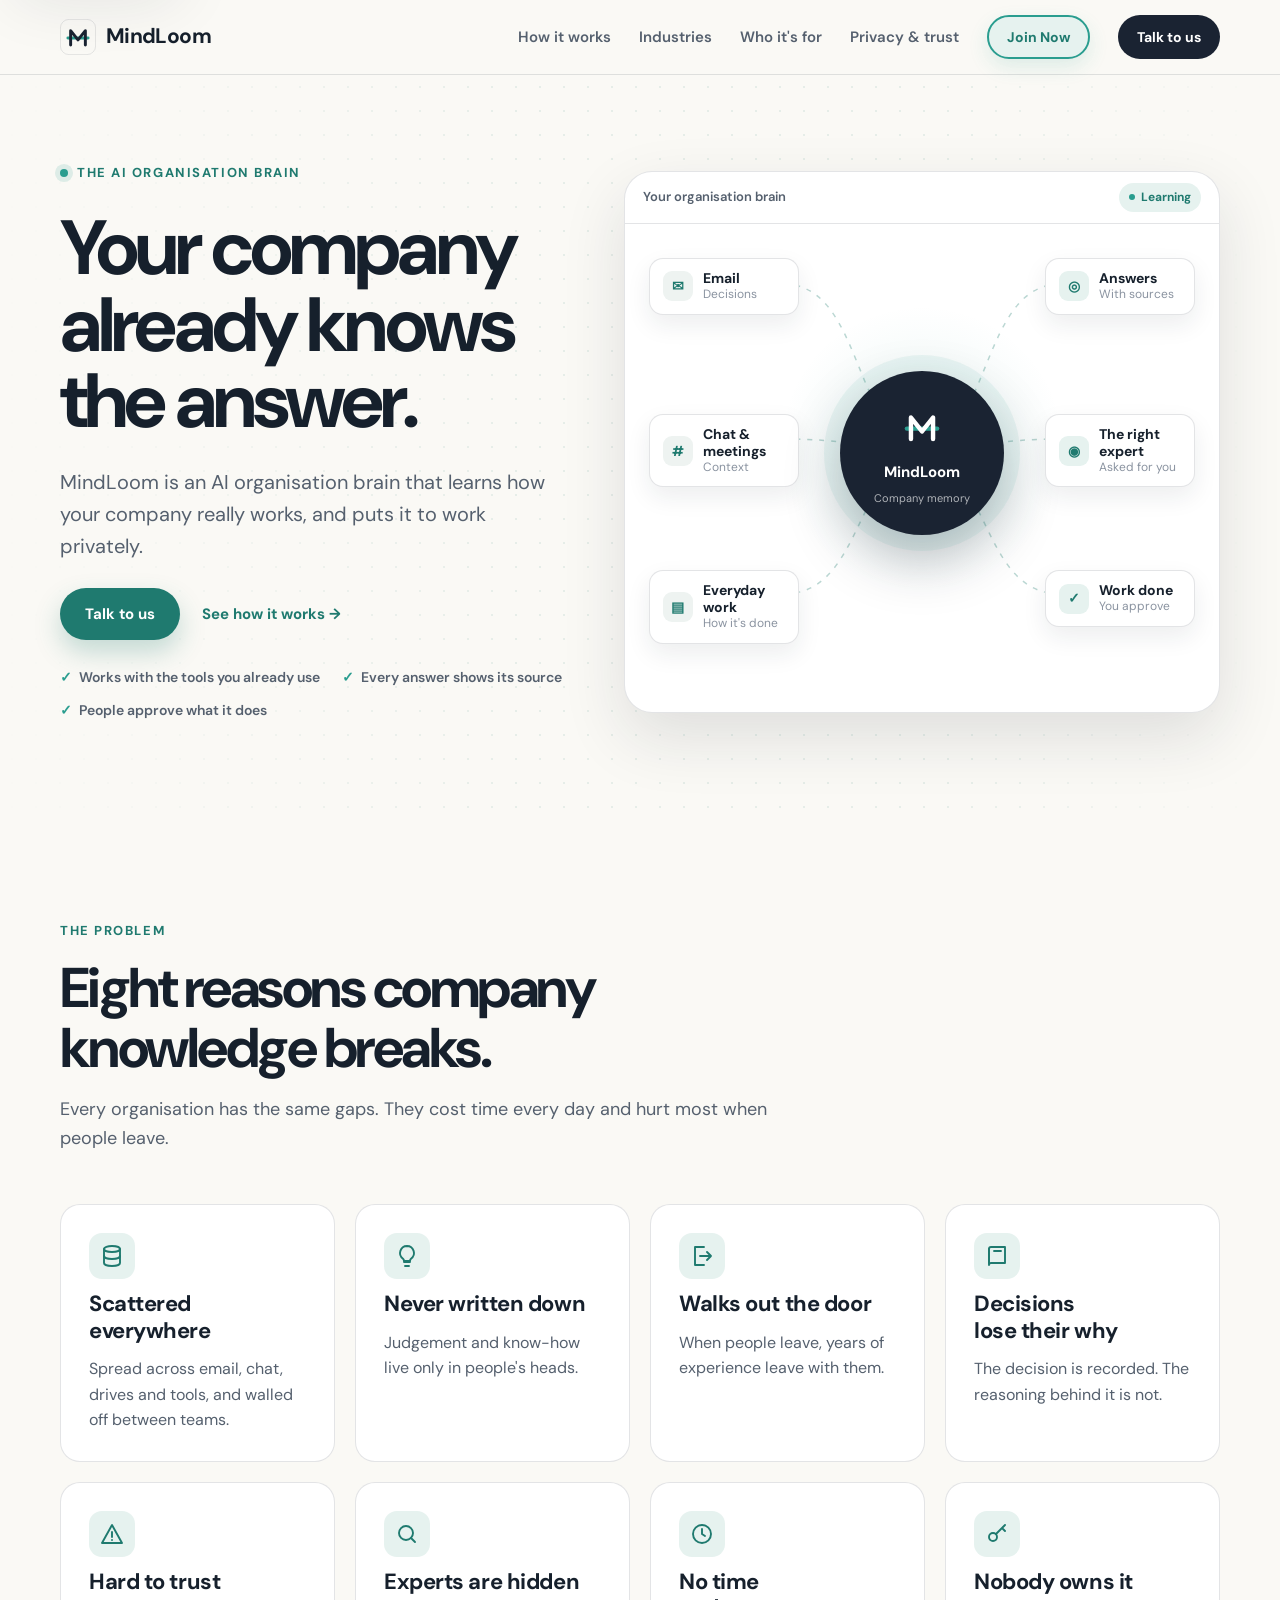
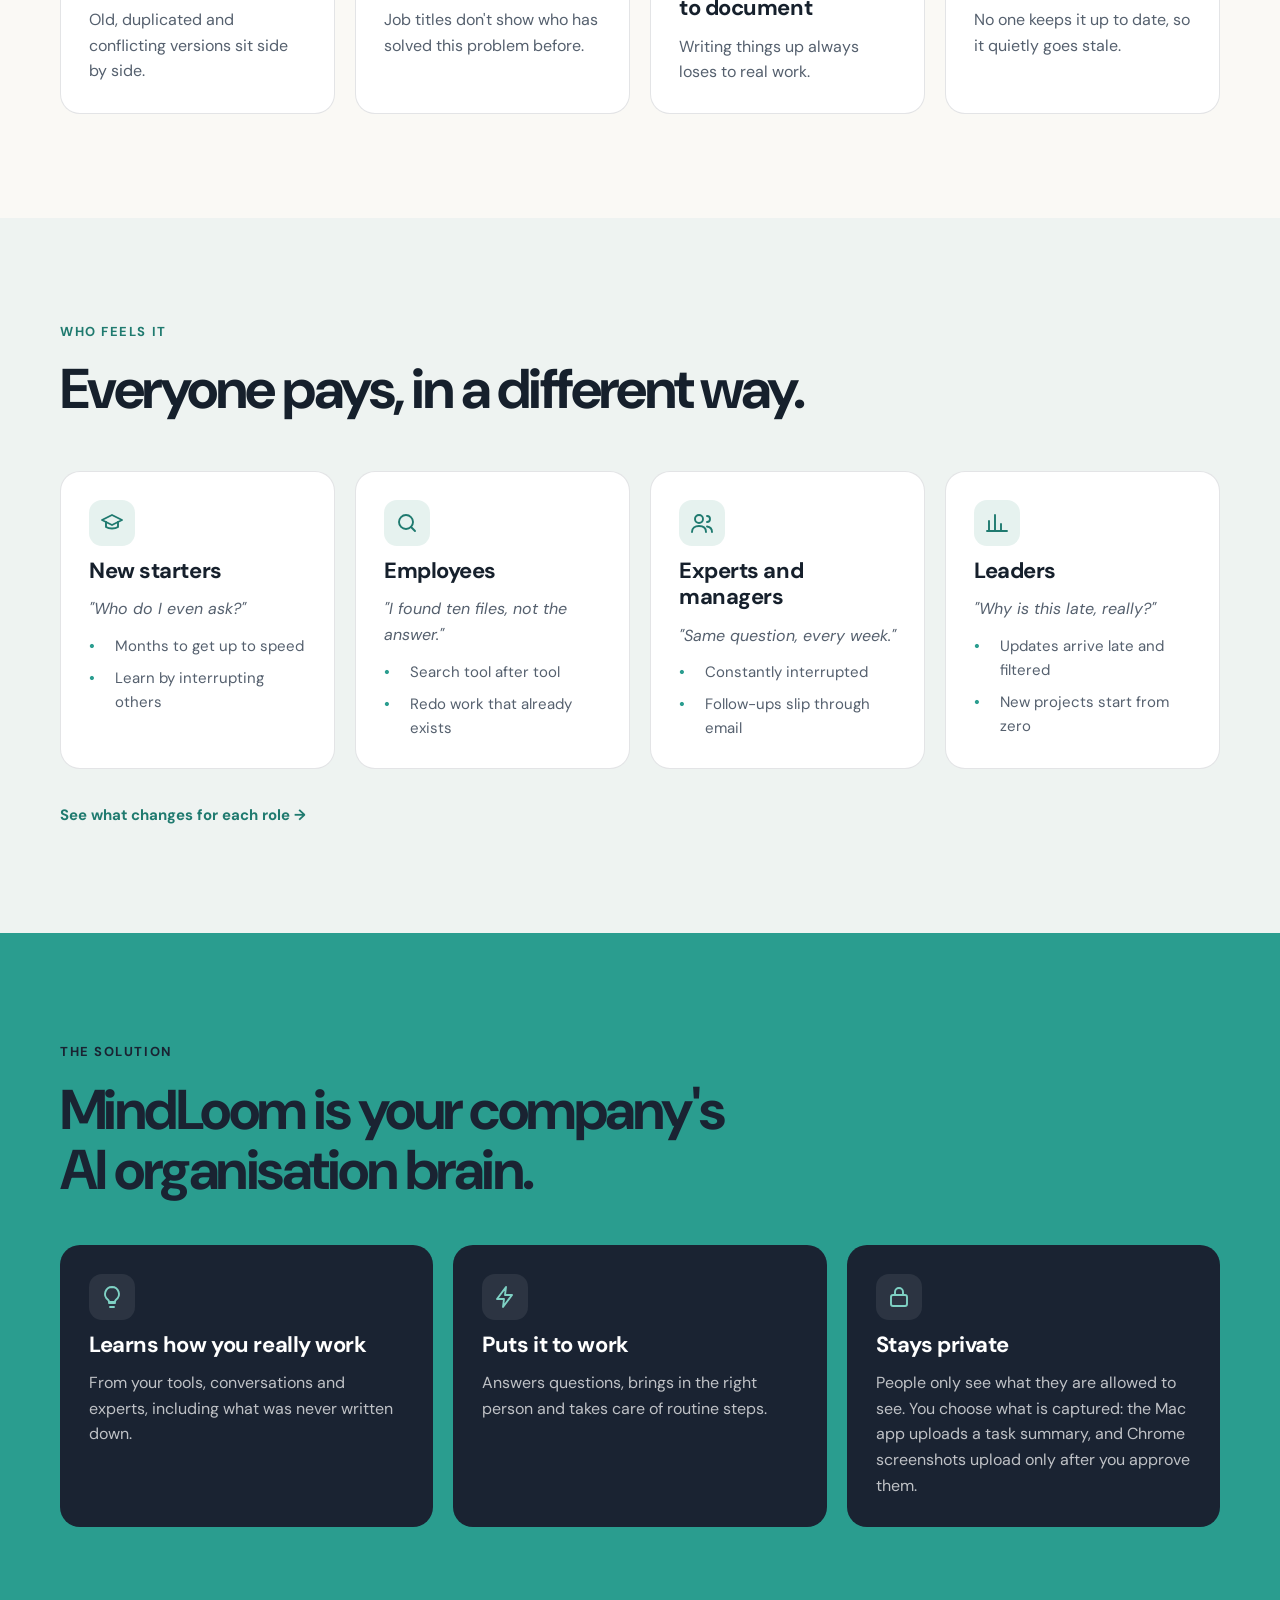
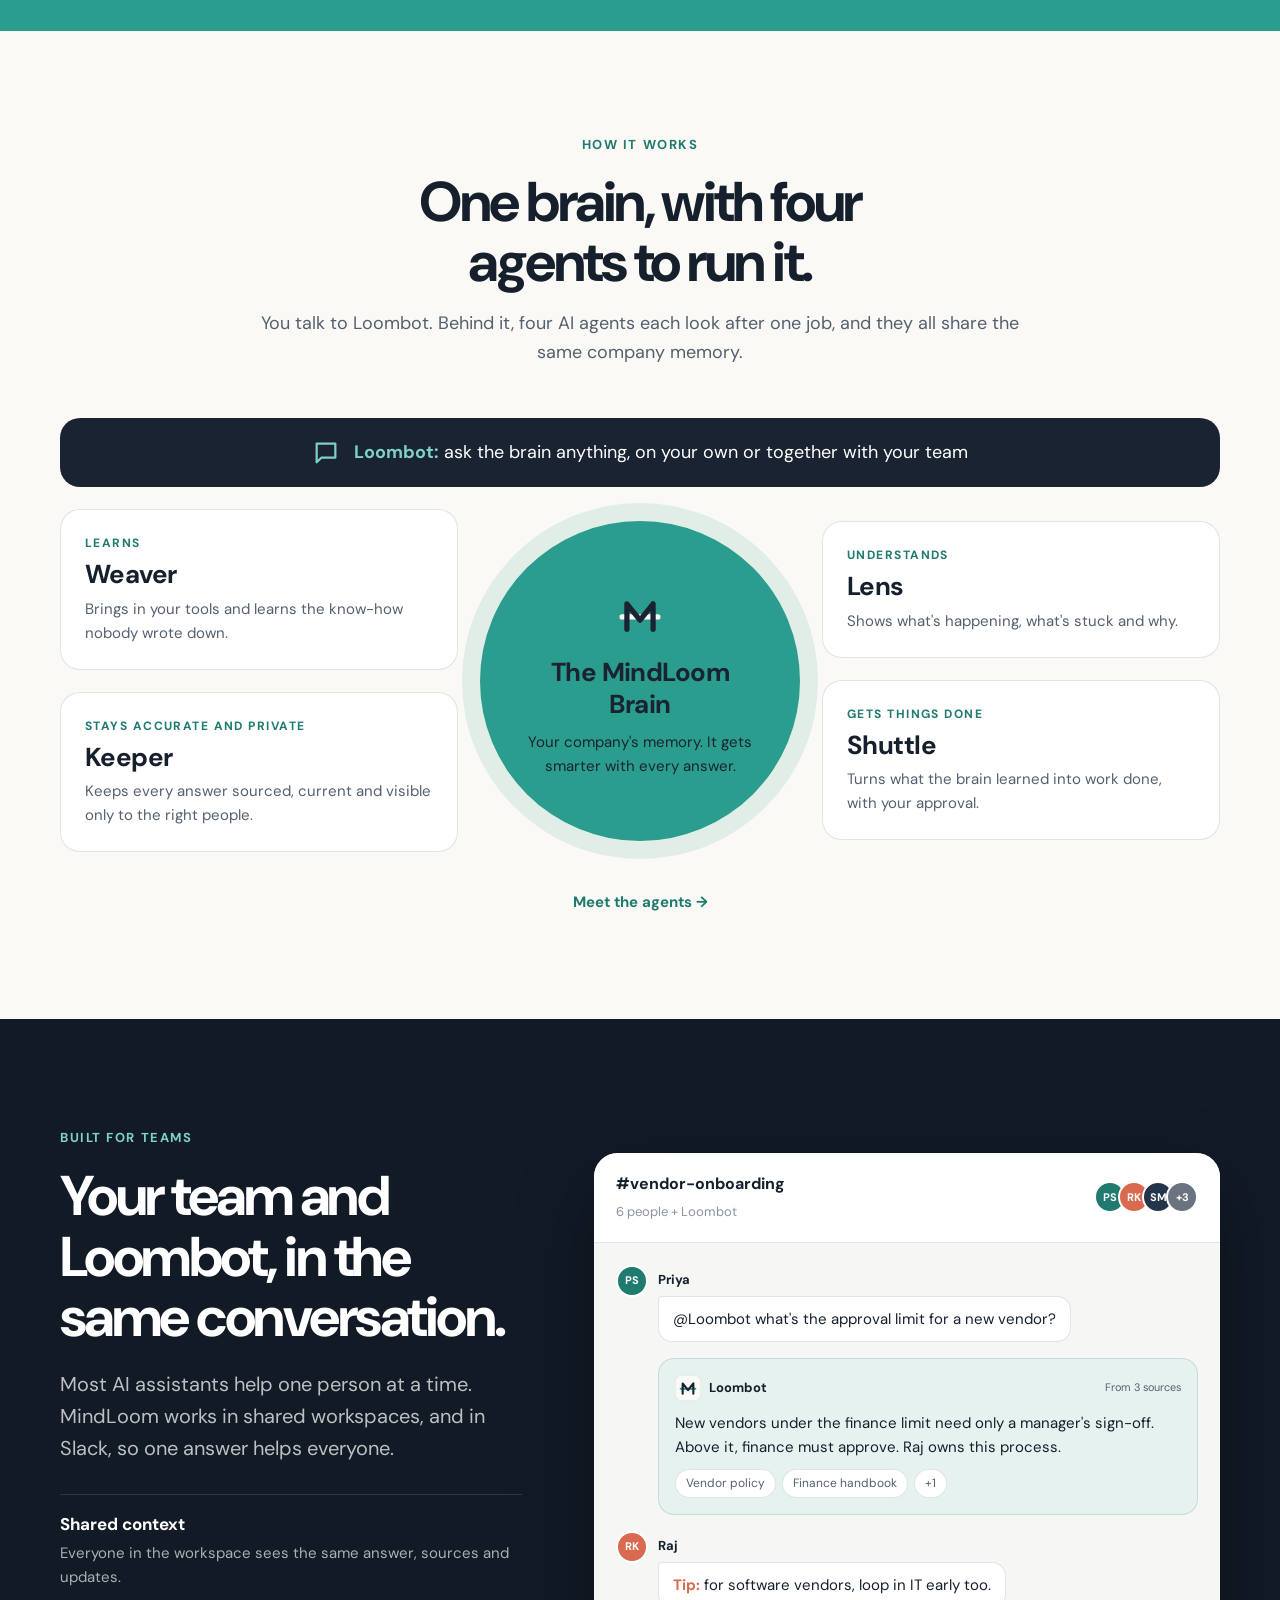
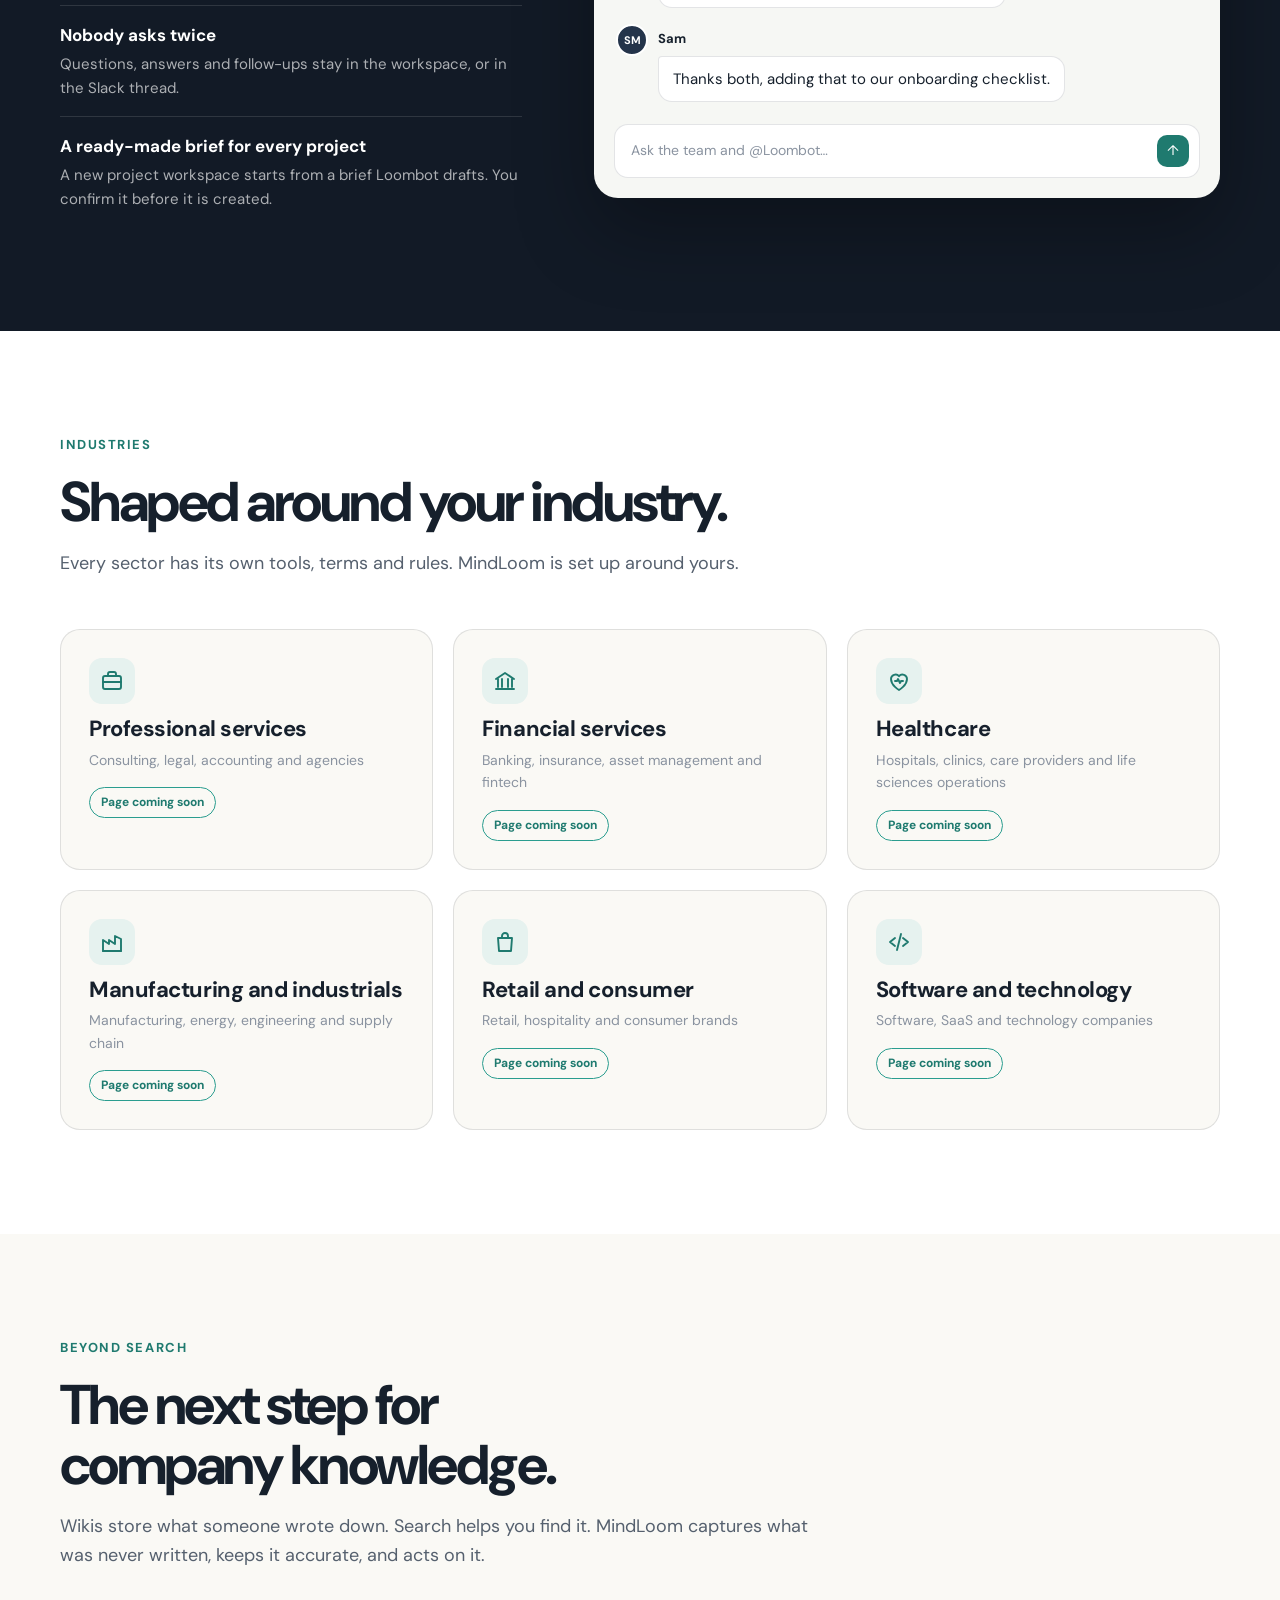
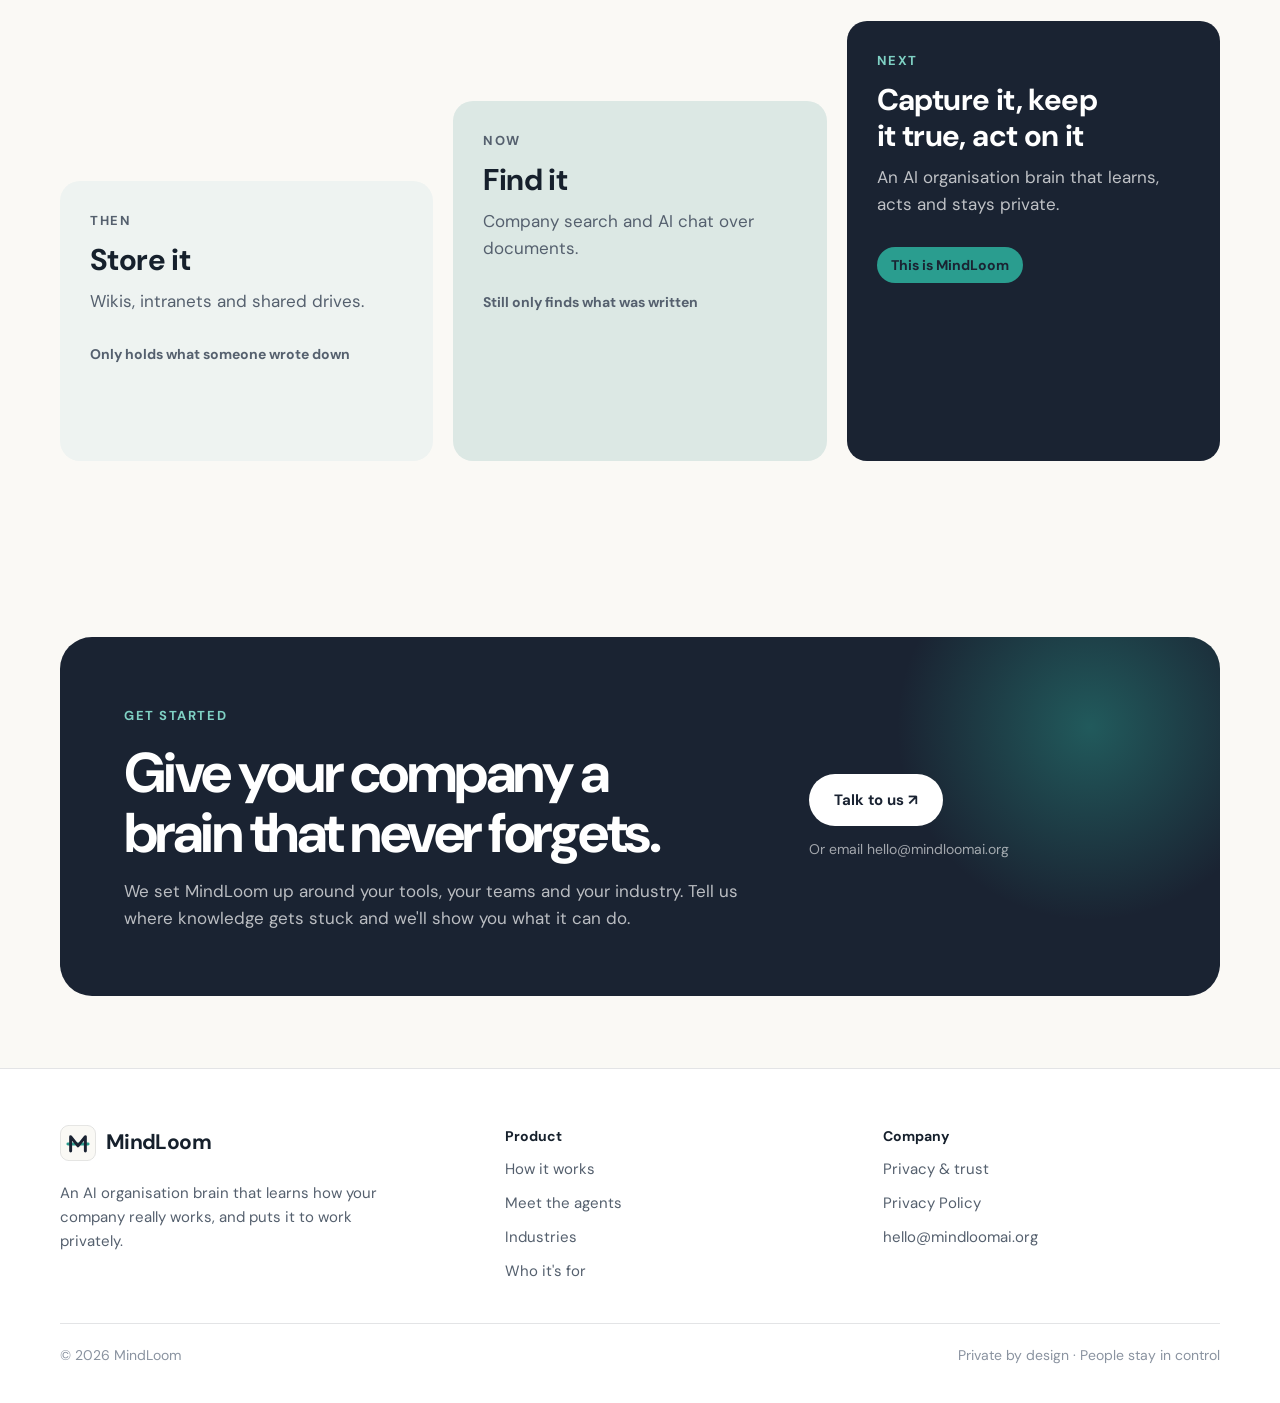
==== commit ef92f011: "updated" ====
--- a/index.html
+++ b/index.html
@@ -121,7 +121,7 @@
         <div class="grid-3 reveal">
           <div class="card dark"><span class="card-icon"><svg viewBox="0 0 24 24"><path d="M9 18h6M10 22h4"/><path d="M12 2a7 7 0 0 0-4 12.7c.6.5 1 1.3 1 2.3h6c0-1 .4-1.8 1-2.3A7 7 0 0 0 12 2z"/></svg></span><h3>Learns how you really work</h3><p>From your tools, conversations and experts, including what was never written down.</p></div>
           <div class="card dark"><span class="card-icon"><svg viewBox="0 0 24 24"><path d="M13 2 4 14h7l-1 8 9-12h-7z"/></svg></span><h3>Puts it to work</h3><p>Answers questions, brings in the right person and takes care of routine steps.</p></div>
-          <div class="card dark"><span class="card-icon"><svg viewBox="0 0 24 24"><rect x="4" y="10" width="16" height="11" rx="2"/><path d="M8 10V7a4 4 0 0 1 8 0v3"/></svg></span><h3>Stays private</h3><p>People only see what they are already allowed to see, and nothing is recorded without approval.</p></div>
+          <div class="card dark"><span class="card-icon"><svg viewBox="0 0 24 24"><rect x="4" y="10" width="16" height="11" rx="2"/><path d="M8 10V7a4 4 0 0 1 8 0v3"/></svg></span><h3>Stays private</h3><p>People only see what they are allowed to see. You choose what is captured: the Mac app uploads a task summary, and Chrome screenshots upload only after you approve them.</p></div>
         </div>
       </div>
     </section>
@@ -162,11 +162,11 @@
         <div class="on-dark">
           <span class="eyebrow">Built for teams</span>
           <h2 style="margin:16px 0 20px">Your team and Loombot, in the same conversation.</h2>
-          <p class="lead">Most AI assistants help one person at a time. MindLoom works where your team already talks, so one answer helps everyone.</p>
+          <p class="lead">Most AI assistants help one person at a time. MindLoom works in shared workspaces, and in Slack, so one answer helps everyone.</p>
           <ul class="clean-list">
-            <li><b>Shared context</b><span>Everyone sees the same answer, sources and updates.</span></li>
-            <li><b>Nobody asks twice</b><span>Questions, answers and follow-ups are visible to the whole room.</span></li>
-            <li><b>A ready-made brief for every project</b><span>New project rooms start with the people, decisions and open questions already gathered.</span></li>
+            <li><b>Shared context</b><span>Everyone in the workspace sees the same answer, sources and updates.</span></li>
+            <li><b>Nobody asks twice</b><span>Questions, answers and follow-ups stay in the workspace, or in the Slack thread.</span></li>
+            <li><b>A ready-made brief for every project</b><span>A new project workspace starts from a brief Loombot drafts. You confirm it before it is created.</span></li>
           </ul>
         </div>
         <div class="chat reveal" role="img" aria-label="Example team conversation where Loombot answers a question with sources and names the process owner, who adds a tip">
@@ -231,8 +231,8 @@
             <p>We set MindLoom up around your tools, your teams and your industry. Tell us where knowledge gets stuck and we'll show you what it can do.</p>
           </div>
           <div class="cta-side">
-            <a class="button button-light" href="mailto:hello@mindloom.ai?subject=MindLoom%20demo">Talk to us ↗</a>
-            <small>Or email hello@mindloom.ai</small>
+            <a class="button button-light" href="mailto:hello@mindloomai.org?subject=MindLoom%20demo">Talk to us ↗</a>
+            <small>Or email hello@mindloomai.org</small>
           </div>
         </div>
       </div>
@@ -244,7 +244,7 @@
       <div class="footer-grid">
         <div><a class="brand" href="index.html"><img class="brand-mark" src="assets/logo.svg" alt="" width="36" height="36" /><span>MindLoom</span></a><p>An AI organisation brain that learns how your company really works, and puts it to work privately.</p></div>
         <div class="footer-links"><b>Product</b><a href="how-it-works.html">How it works</a><a href="how-it-works.html#agents">Meet the agents</a><a href="industries.html">Industries</a><a href="who-its-for.html">Who it's for</a></div>
-        <div class="footer-links"><b>Company</b><a href="privacy.html">Privacy &amp; trust</a><a href="privacy-policy.html">Privacy Policy</a><a href="mailto:hello@mindloom.ai">hello@mindloom.ai</a></div>
+        <div class="footer-links"><b>Company</b><a href="privacy.html">Privacy &amp; trust</a><a href="privacy-policy.html">Privacy Policy</a><a href="mailto:hello@mindloomai.org">hello@mindloomai.org</a></div>
       </div>
       <div class="footer-meta"><span>© <span data-year></span> MindLoom</span><span>Private by design · People stay in control</span></div>
     </div>
